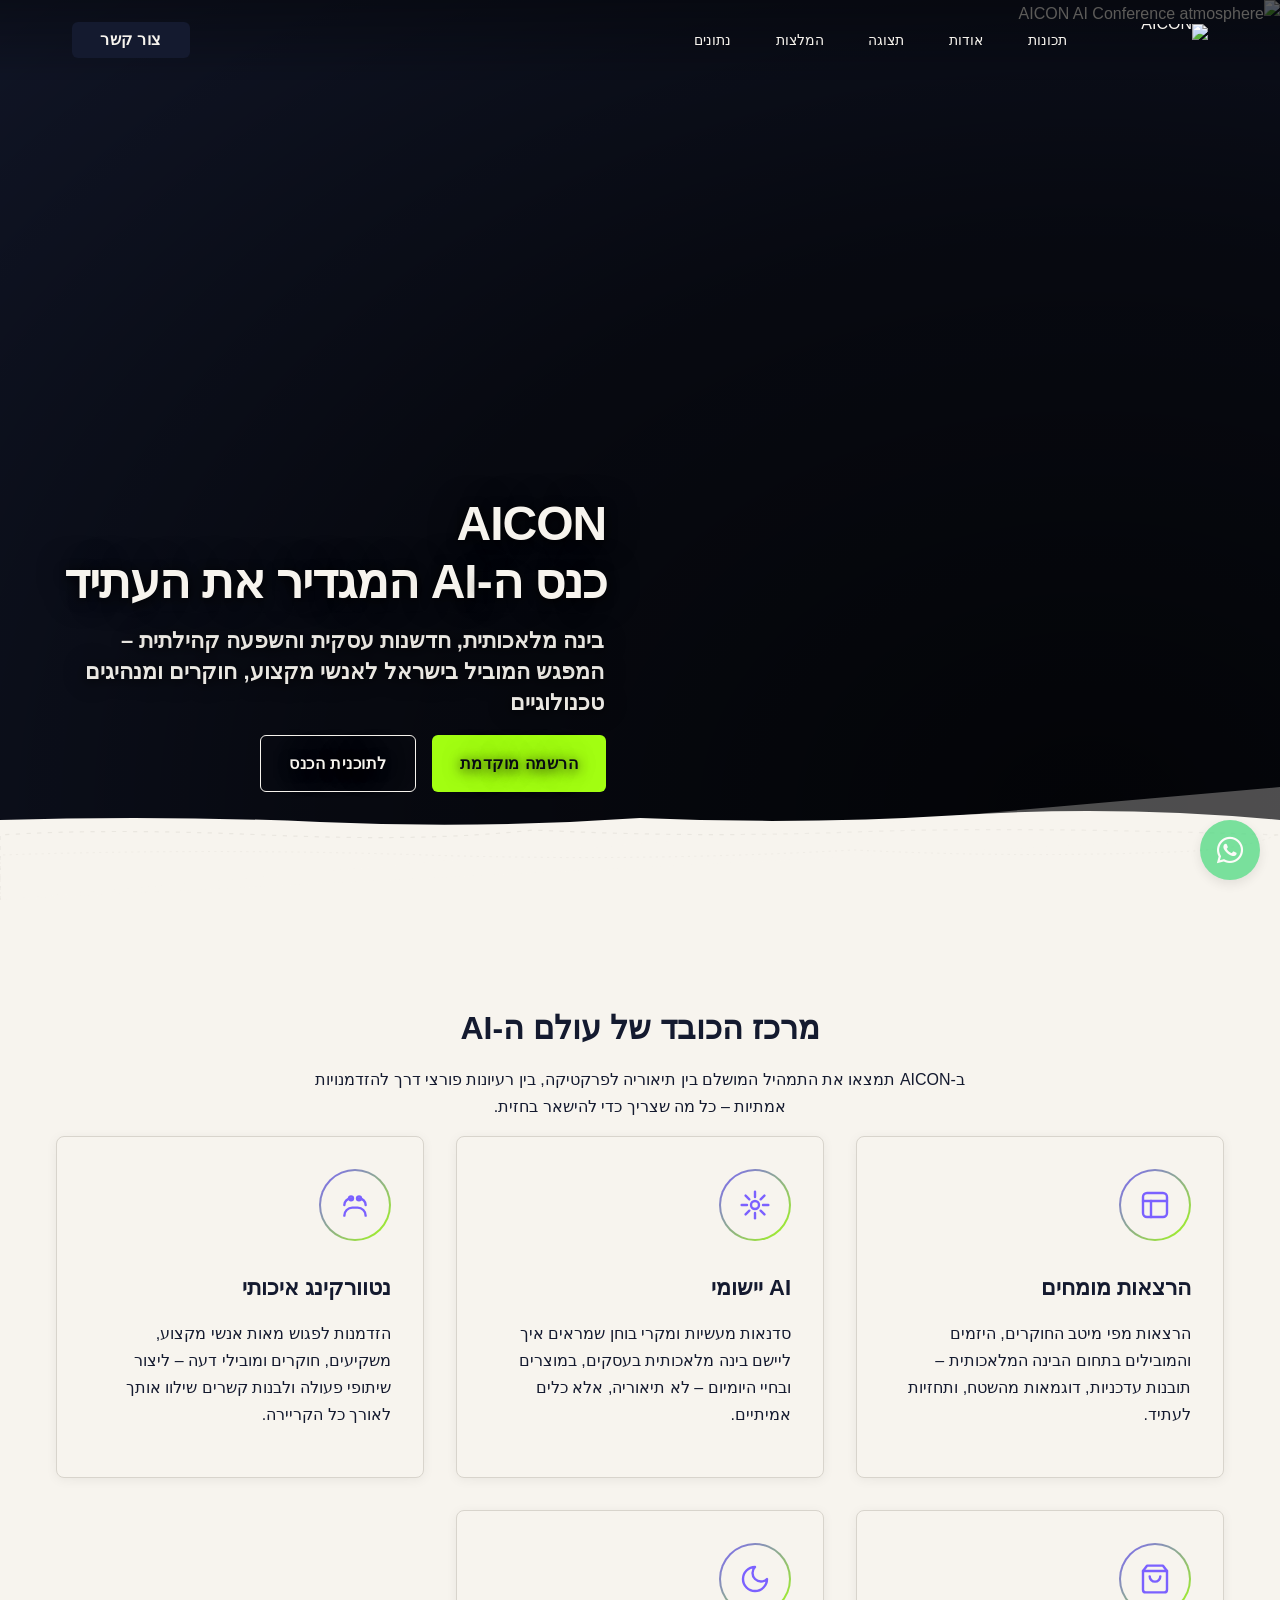
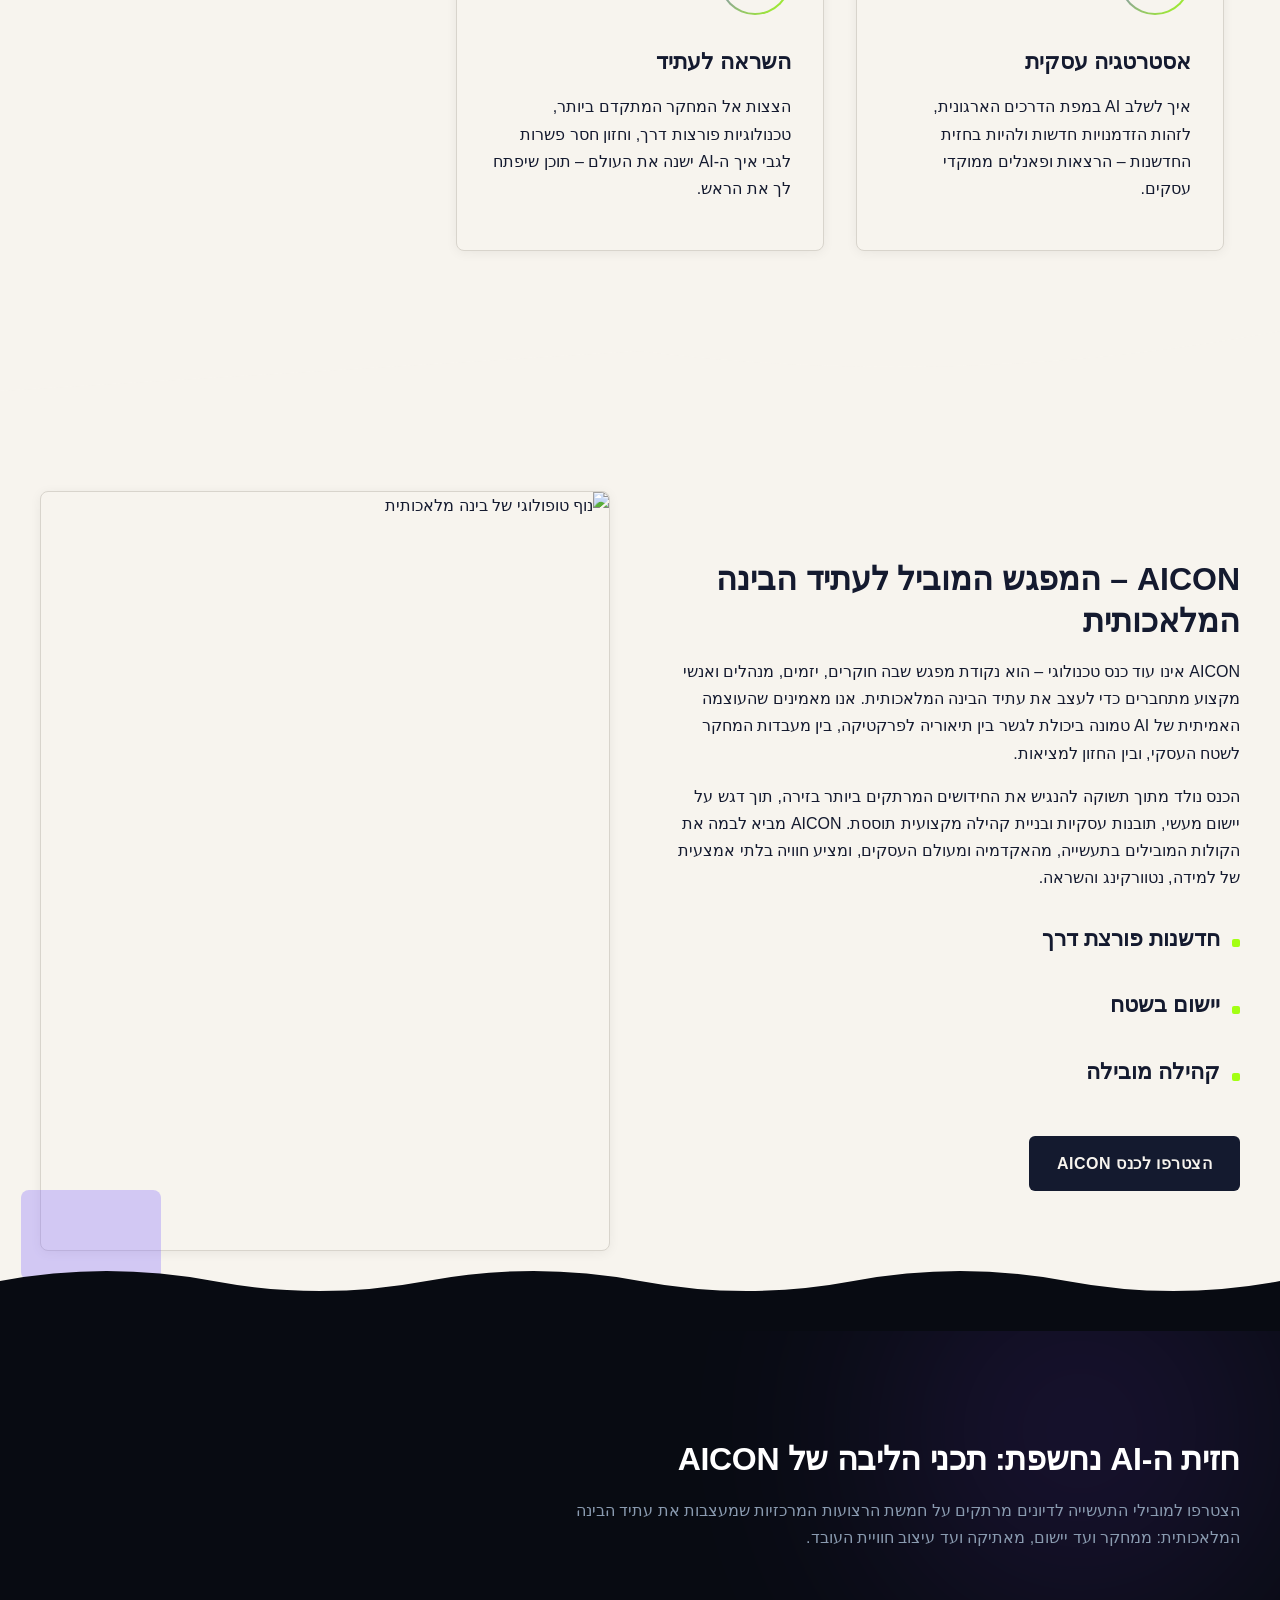
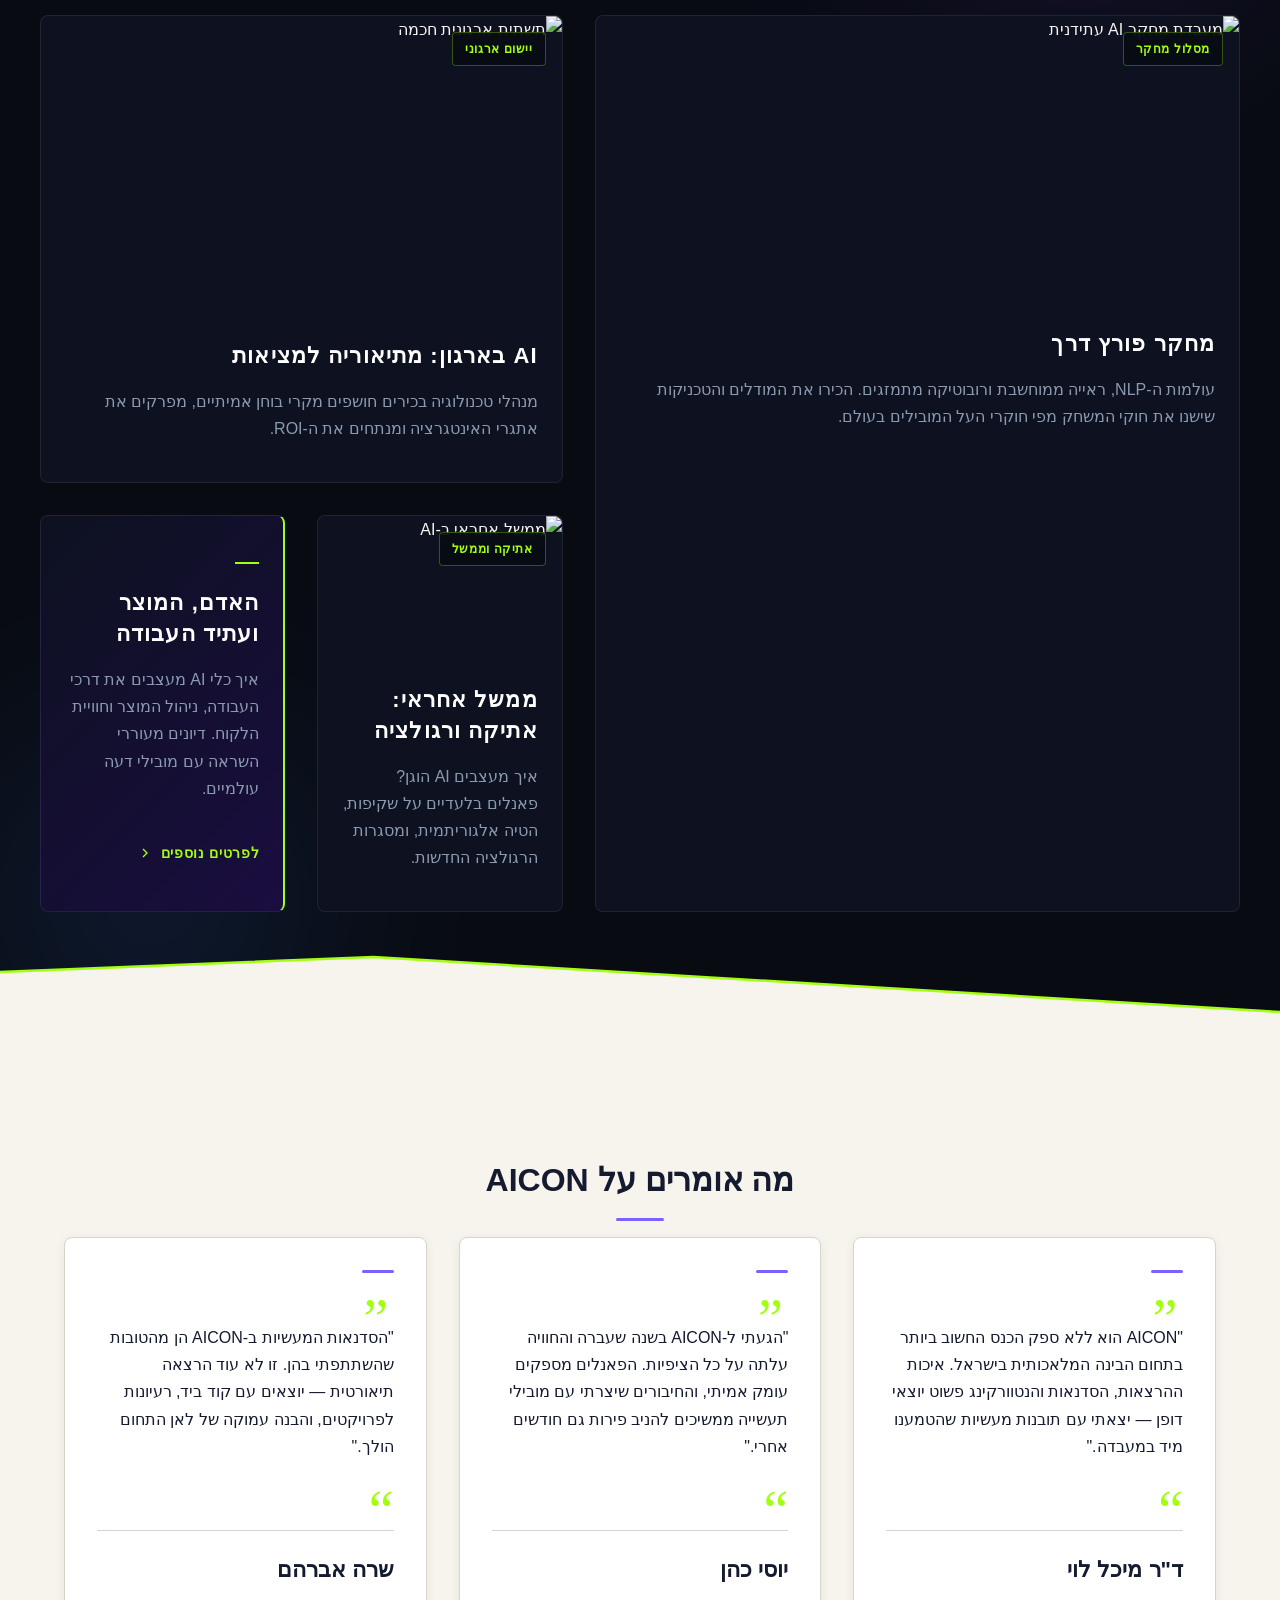
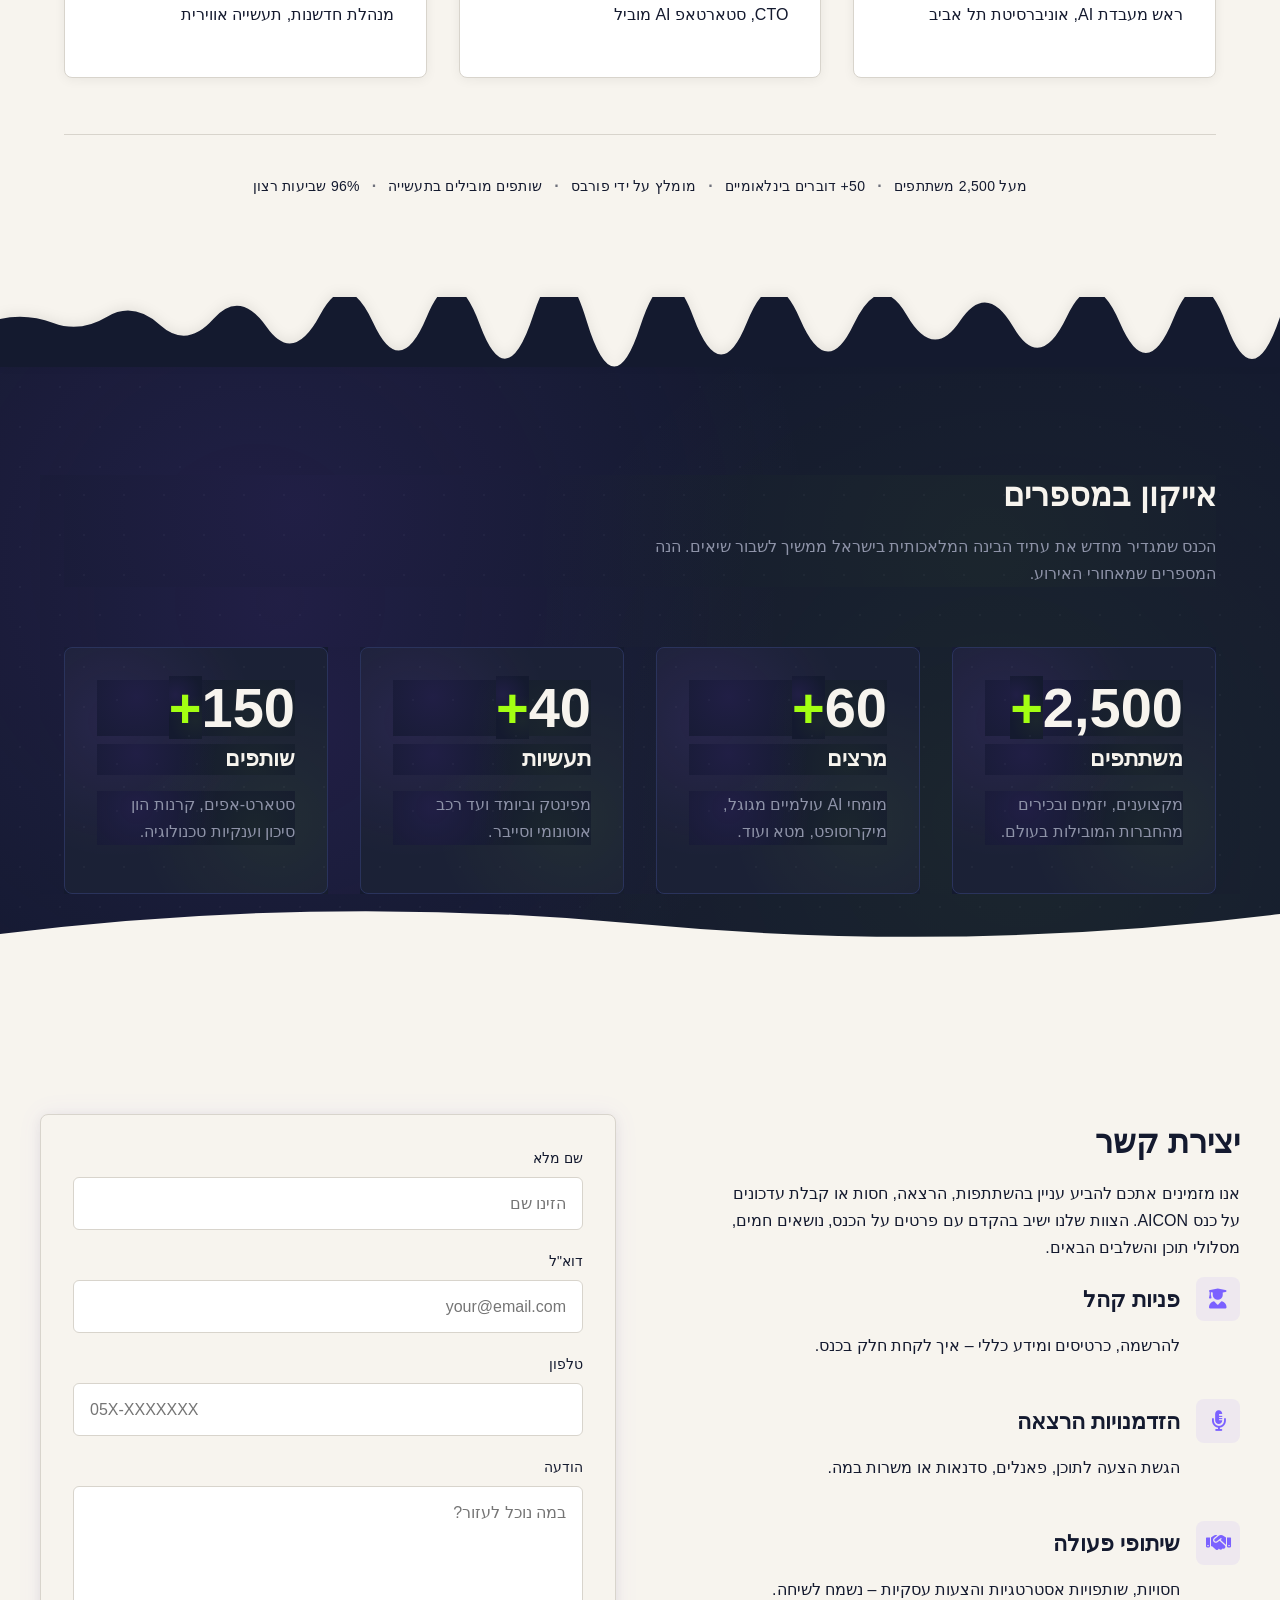
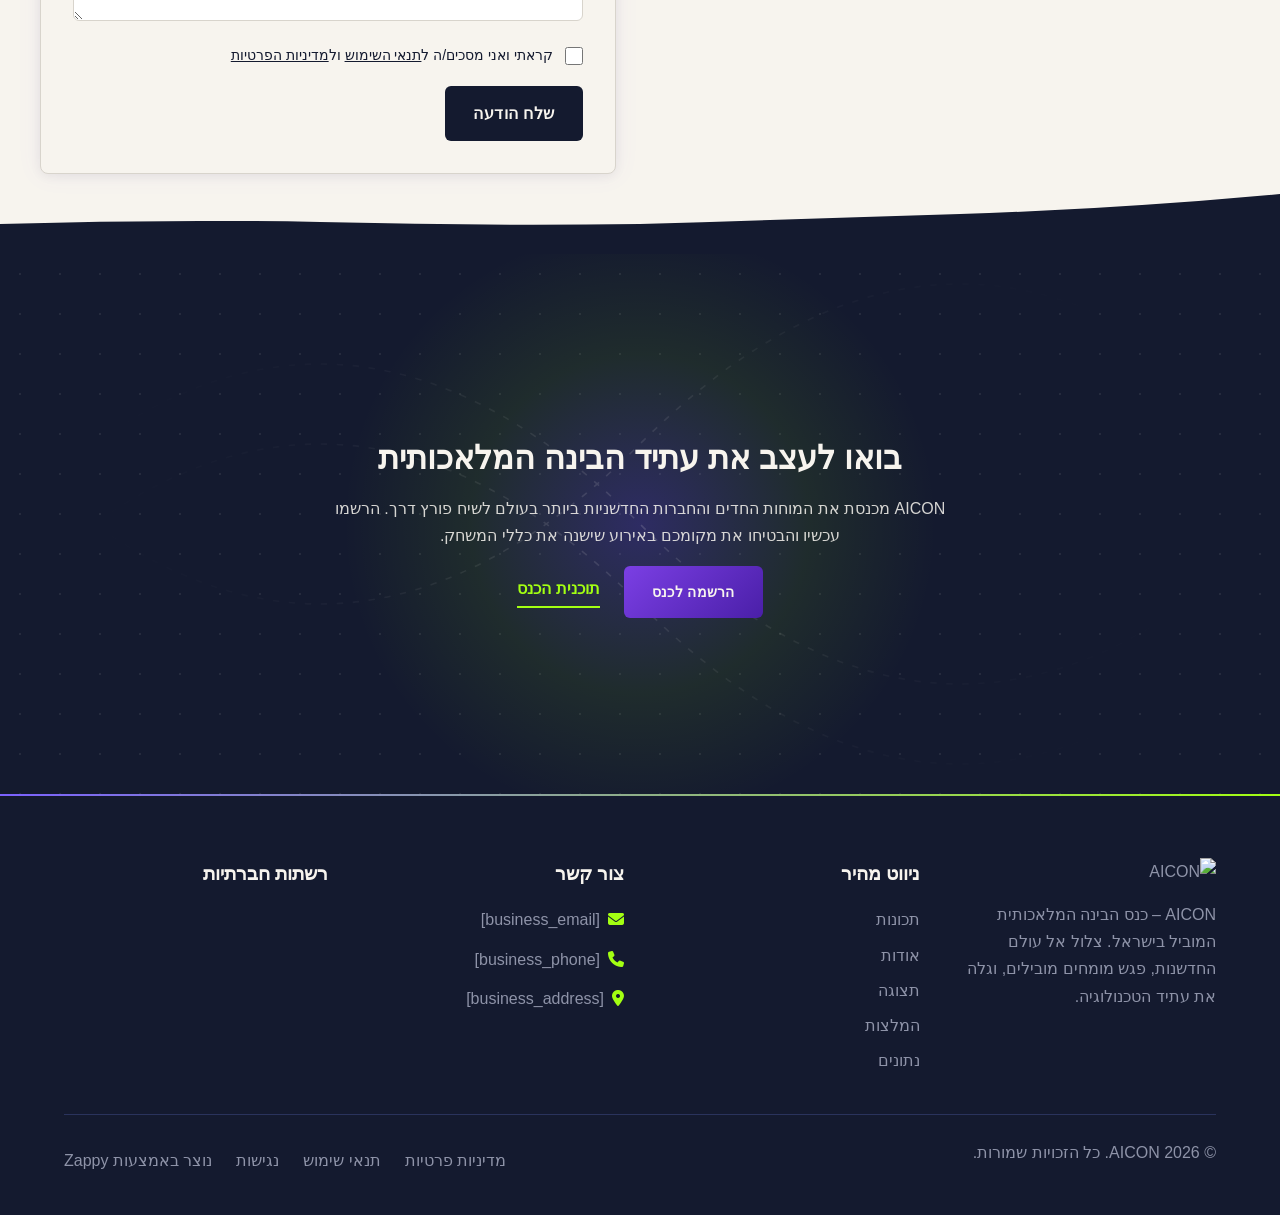
==== index.html @ 330268f1 "Initial website commit" ====
<!DOCTYPE html>
<html lang="he" dir="rtl">
<head>
    <meta charset="UTF-8">
    <meta name="viewport" content="width=device-width, initial-scale=1.0">
    <meta name="robots" content="index, follow">
    <title>aicon 56 price — AICON</title>
    <meta name="description" content="AICON is an AI-focused conference brand. The event centers around artificial intelligence, bringing together professionals, innovators, and enthusiasts in the A">
    <meta name="keywords" content="aicon 56 price, aicon 72 sl, AICON, aicon">
    
    <!-- Favicons -->
    <link rel="icon" type="image/x-icon" href="/assets/favicon.ico">
    <link rel="icon" type="image/png" sizes="16x16" href="/assets/favicon-16x16.png">
    <link rel="icon" type="image/png" sizes="32x32" href="/assets/favicon-32x32.png">
    <link rel="icon" type="image/png" sizes="48x48" href="/assets/favicon-48x48.png">
    <link rel="icon" type="image/png" sizes="192x192" href="/assets/favicon-192x192.png">
    <link rel="icon" type="image/png" sizes="512x512" href="/assets/favicon-512x512.png">
    <link rel="apple-touch-icon" href="/assets/apple-touch-icon.png">
    <!-- Zappy Analytics -->
<script>
(function() {
  'use strict';
  
  // Configuration
  var config = {
    websiteId: 'de06885e-1c6b-475b-941e-2f0fdef86098',
    apiUrl: 'https://qaapi.zappy5.com/api/analytics/track',
    sessionDuration: 30 * 60 * 1000, // 30 minutes
    visitorDuration: 30 * 24 * 60 * 60 * 1000, // 30 days
    trackPageViews: true,
    trackClicks: true,
    trackFormSubmissions: true
  };
  
  // Generate or retrieve persistent visitor ID (30 days)
  function getVisitorId() {
    var visitorKey = 'zappy_visitor_' + config.websiteId;
    var visitor = null;
    
    try {
      visitor = localStorage.getItem(visitorKey);
      if (visitor) {
        var visitorData = JSON.parse(visitor);
        var now = Date.now();
        
        // Check if visitor ID is still valid (30 days)
        if (now - visitorData.created < config.visitorDuration) {
          // Update last seen timestamp
          visitorData.lastSeen = now;
          localStorage.setItem(visitorKey, JSON.stringify(visitorData));
          return visitorData.id;
        }
      }
    } catch (e) {
      console.warn('Zappy Analytics: LocalStorage not available');
    }
    
    // Generate new visitor ID
    var newVisitorId = 'zv_' + Date.now() + '_' + Math.random().toString(36).substr(2, 9);
    
    try {
      localStorage.setItem(visitorKey, JSON.stringify({
        id: newVisitorId,
        created: Date.now(),
        lastSeen: Date.now()
      }));
    } catch (e) {
      // Continue without local storage
    }
    
    return newVisitorId;
  }
  
  // Generate or retrieve session ID (30 minutes)
  function getSessionId() {
    var sessionKey = 'zappy_session_' + config.websiteId;
    var session = null;
    
    try {
      session = sessionStorage.getItem(sessionKey);
      if (session) {
        var sessionData = JSON.parse(session);
        var now = Date.now();
        
        // Check if session is still valid
        if (now - sessionData.timestamp < config.sessionDuration) {
          // Update timestamp
          sessionData.timestamp = now;
          sessionStorage.setItem(sessionKey, JSON.stringify(sessionData));
          return sessionData.id;
        }
      }
    } catch (e) {
      console.warn('Zappy Analytics: SessionStorage not available');
    }
    
    // Generate new session ID
    var newSessionId = 'zs_' + Date.now() + '_' + Math.random().toString(36).substr(2, 9);
    
    try {
      sessionStorage.setItem(sessionKey, JSON.stringify({
        id: newSessionId,
        timestamp: Date.now()
      }));
    } catch (e) {
      // Continue without session storage
    }
    
    return newSessionId;
  }
  
  var visitorId = getVisitorId();
  var sessionId = getSessionId();
  
  // Track an event
  function trackEvent(eventType, data) {
    data = data || {};
    
    var eventData = {
      website_id: config.websiteId,
      event_type: eventType,
      page_path: window.location.pathname,
      referrer: document.referrer || 'direct',
      visitor_id: visitorId,
      session_id: sessionId,
      metadata: data
    };
    
    // Use sendBeacon if available (better for page unload events)
    if (navigator.sendBeacon) {
      var blob = new Blob([JSON.stringify(eventData)], { type: 'application/json' });
      navigator.sendBeacon(config.apiUrl, blob);
    } else {
      // Fallback to fetch
      fetch(config.apiUrl, {
        method: 'POST',
        headers: {
          'Content-Type': 'application/json'
        },
        body: JSON.stringify(eventData),
        keepalive: true
      }).catch(function(error) {
        console.warn('Zappy Analytics: Failed to track event', error);
      });
    }
  }
  
  // Track page view
  if (config.trackPageViews) {
    trackEvent('pageview', {
      title: document.title,
      url: window.location.href
    });
  }
  
  // Track clicks on important elements
  if (config.trackClicks) {
    document.addEventListener('click', function(e) {
      var target = e.target;
      
      // Track button clicks (counted as actions)
      if (target.tagName === 'BUTTON' || target.closest('button')) {
        var button = target.tagName === 'BUTTON' ? target : target.closest('button');
        trackEvent('click', {
          element: 'button',
          text: button.textContent.trim().substring(0, 100),
          id: button.id || null,
          class: button.className || null
        });
      }
      
      // Track link clicks (navigation - not counted as actions)
      else if (target.tagName === 'A' || target.closest('a')) {
        var link = target.tagName === 'A' ? target : target.closest('a');
        trackEvent('navigation', {
          element: 'link',
          text: link.textContent.trim().substring(0, 100),
          href: link.href,
          external: link.hostname !== window.location.hostname
        });
      }
    }, true);
  }
  
  // Track form submissions
  if (config.trackFormSubmissions) {
    document.addEventListener('submit', function(e) {
      var form = e.target;
      
      trackEvent('form_submit', {
        form_id: form.id || null,
        form_name: form.name || null,
        form_action: form.action || null,
        form_method: form.method || 'GET'
      });
    }, true);
  }
  
  // Track time on page (send on page unload)
  var pageLoadTime = Date.now();
  
  window.addEventListener('beforeunload', function() {
    var timeOnPage = Math.floor((Date.now() - pageLoadTime) / 1000); // in seconds
    
    trackEvent('page_unload', {
      time_on_page: timeOnPage,
      page_path: window.location.pathname
    });
  });
  
  // Expose tracking function globally for custom events
  window.zappyAnalytics = {
    track: trackEvent,
    getVisitorId: function() { return visitorId; },
    getSessionId: function() { return sessionId; }
  };
  
})();
</script>
<!-- End Zappy Analytics -->
    <meta property="og:title" content="aicon 56 price — AICON">
    <meta property="og:description" content="AICON is an AI-focused conference brand. The event centers around artificial intelligence, bringing together professionals, innovators, and enthusiasts in the A">
    <meta name="twitter:card" content="summary_large_image">
    <meta name="twitter:title" content="aicon 56 price — AICON">
    <meta name="twitter:description" content="AICON is an AI-focused conference brand. The event centers around artificial intelligence, bringing together professionals, innovators, and enthusiasts in the A">
    <meta property="og:type" content="website">
  <meta property="og:locale" content="he_IL">
  
  
  
  
  
  <link rel="stylesheet" href="https://cdnjs.cloudflare.com/ajax/libs/font-awesome/6.4.0/css/all.min.css">
  <style>
    .skip-link { position: absolute; top: 0; left: 0; transform: translateY(-200%); padding: 12px 18px; background: var(--bg-dark, #1a1a1a); color: var(--text-light, #fff); font-weight: 600; border-radius: 0 0 8px 0; z-index: 10000; }
    .skip-link:focus { transform: none; outline: 2px solid var(--ring, #fff); outline-offset: 2px; }
    :focus-visible { outline: 2px solid var(--ring, currentColor); outline-offset: 3px; }
  </style>


  
    <!-- Favicons -->
    <link rel="icon" type="image/x-icon" href="/assets/favicon.ico">
    <link rel="icon" type="image/png" sizes="16x16" href="/assets/favicon-16x16.png">
    <link rel="icon" type="image/png" sizes="32x32" href="/assets/favicon-32x32.png">
    <link rel="icon" type="image/png" sizes="48x48" href="/assets/favicon-48x48.png">
    <link rel="icon" type="image/png" sizes="192x192" href="/assets/favicon-192x192.png">
    <link rel="icon" type="image/png" sizes="512x512" href="/assets/favicon-512x512.png">
    <link rel="apple-touch-icon" href="/assets/apple-touch-icon.png">
    <!-- Cookie Consent -->
    <link rel="stylesheet" href="https://cdn.jsdelivr.net/npm/vanilla-cookieconsent@3/dist/cookieconsent.css">
    <script src="https://cdn.jsdelivr.net/npm/vanilla-cookieconsent@3/dist/cookieconsent.umd.js"></script>
    <!-- Mickidum Accessibility Toolbar -->
    <script src="https://cdn.jsdelivr.net/gh/mickidum/acc_toolbar/acctoolbar/acctoolbar.min.js"></script>
    <link rel="stylesheet" href="/styles.css">
    <script>window.ZAPPY_WEBSITE_ID = "de06885e-1c6b-475b-941e-2f0fdef86098"; window.ZAPPY_API_BASE = "https://qaapi.zappy5.com";</script>

    <style id="zappy-dropdown-submenu-styles">
      /* ========== DESKTOP DROPDOWN SUBMENU STYLES ========== */
      /* Base styles for dropdown submenus - parent must be positioned */
      .nav-menu li:has(.sub-menu), nav li:has(.sub-menu), .navbar li:has(.sub-menu), #navMenu li:has(.sub-menu) { position: relative; }
      /* Submenu base - hidden by default */
      .nav-menu .sub-menu, nav .sub-menu, .navbar .sub-menu, #navMenu .sub-menu { display: block !important; position: absolute !important; top: 100%; left: 0; min-width: 220px; background: white; border-radius: 8px; box-shadow: 0 8px 25px rgba(0,0,0,0.15); padding: 8px 0; opacity: 0; visibility: hidden; transform: translateY(10px); transition: all 0.3s ease; z-index: 1000; list-style: none; pointer-events: none; }
      /* CRITICAL: Desktop hover styles to show dropdown */
      .nav-menu li:hover > .sub-menu, nav li:hover > .sub-menu, .navbar li:hover > .sub-menu, #navMenu li:hover > .sub-menu { opacity: 1 !important; visibility: visible !important; transform: translateY(0) !important; pointer-events: auto !important; }
      /* Submenu item styling */
      .sub-menu li { list-style: none; margin: 0; padding: 0; }
      .sub-menu a { display: block !important; padding: 10px 16px !important; color: var(--text-dark, #333) !important; font-weight: 500; text-decoration: none; white-space: nowrap; transition: background-color 0.2s; }
      .sub-menu .zappy-nav-child > a { padding-left: 28px !important; font-size: 0.9em !important; opacity: 0.85 !important; }
      [dir="rtl"] .sub-menu .zappy-nav-child > a, html[lang="he"] .sub-menu .zappy-nav-child > a, html[lang="ar"] .sub-menu .zappy-nav-child > a { padding-left: 10px !important; padding-right: 28px !important; }
      .sub-menu .zappy-nav-parent > a { font-weight: 600 !important; }
      .sub-menu a:hover { background-color: #f5f5f5; }
      /* RTL (Hebrew/Arabic) dropdown positioning */
      [dir="rtl"] .nav-menu .sub-menu, [dir="rtl"] nav .sub-menu, [dir="rtl"] .navbar .sub-menu, html[lang="he"] .nav-menu .sub-menu, html[lang="he"] nav .sub-menu, html[lang="he"] .navbar .sub-menu, html[lang="ar"] .nav-menu .sub-menu, html[lang="ar"] nav .sub-menu, html[lang="ar"] .navbar .sub-menu { left: auto !important; right: 0 !important; }
      /* Hide empty dropdown menus (exclude catalog sub-menus that use <a> children instead of <li>) */
      .sub-menu:empty, .sub-menu:not(:has(li:not(.zappy-hidden-menu-item))):not(:has(> a)), .sub-menu:not(:has(li)):not(:has(> a)) { display: none !important; opacity: 0 !important; visibility: hidden !important; pointer-events: none !important; }
      /* Desktop: show submenu on Menu Group hover */
      li:has(.menu-group-title):hover > .sub-menu { opacity: 1 !important; visibility: visible !important; transform: translateY(0) !important; pointer-events: auto !important; }
      /* Menu Group title styling */
      .nav-menu > li > .menu-group-title, #navMenu > li > .menu-group-title { display: inline-block; padding: 0.5rem 1rem; cursor: default; user-select: none; }
      
      /* ========== MOBILE SUBMENU STYLES ========== */
      @media (max-width: 768px) {
        .nav-menu .sub-menu, nav .sub-menu, .navbar .sub-menu, #navMenu .sub-menu { position: static !important; transform: none !important; box-shadow: none !important; background: transparent !important; max-height: 0; overflow: hidden; opacity: 0; visibility: hidden; transition: max-height 0.3s ease, opacity 0.3s ease; padding: 0 !important; border-radius: 0 !important; }
        .navbar .sub-menu.mobile-expanded, .nav-menu .sub-menu.mobile-expanded, #navMenu .sub-menu.mobile-expanded { max-height: none !important; overflow-y: visible !important; opacity: 1 !important; visibility: visible !important; padding: 8px 0 8px 16px !important; }
        [dir="rtl"] .sub-menu.mobile-expanded, html[lang="he"] .sub-menu.mobile-expanded { padding: 8px 16px 8px 0 !important; }
        /* Disable hover behavior on mobile */
        .nav-menu li:hover > .sub-menu, nav li:hover > .sub-menu, .navbar li:hover > .sub-menu, #navMenu li:hover > .sub-menu { opacity: 0; visibility: hidden; pointer-events: none; }
        .nav-menu li > .sub-menu.mobile-expanded, nav li > .sub-menu.mobile-expanded, .navbar li > .sub-menu.mobile-expanded, #navMenu li > .sub-menu.mobile-expanded { opacity: 1 !important; visibility: visible !important; pointer-events: auto !important; }
        .nav-menu li:has(.sub-menu), nav li:has(.sub-menu), .navbar li:has(.sub-menu), #navMenu li:has(.sub-menu) { display: flex !important; flex-wrap: wrap !important; align-items: center !important; position: relative !important; min-height: 44px !important; }
        .nav-menu li:has(.sub-menu) > a, nav li:has(.sub-menu) > a, .navbar li:has(.sub-menu) > a, #navMenu li:has(.sub-menu) > a { flex: 1 !important; min-width: 0 !important; }
        .nav-menu li:has(.sub-menu) > .menu-group-title, nav li:has(.sub-menu) > .menu-group-title, .navbar li:has(.sub-menu) > .menu-group-title, #navMenu li:has(.sub-menu) > .menu-group-title { flex: 1 !important; min-width: 0 !important; padding: 0 !important; line-height: inherit !important; }
        .nav-menu li:has(.sub-menu) > .sub-menu, nav li:has(.sub-menu) > .sub-menu, .navbar li:has(.sub-menu) > .sub-menu, #navMenu li:has(.sub-menu) > .sub-menu { flex-basis: 100% !important; width: 100% !important; }
        .nav-menu li:has(.sub-menu) > a [class*="chevron"], .nav-menu li:has(.sub-menu) > a [class*="arrow"], .nav-menu li:has(.sub-menu) > a .fa-chevron-down, .nav-menu li:has(.sub-menu) > a .fa-angle-down, nav li:has(.sub-menu) > a [class*="chevron"], nav li:has(.sub-menu) > a [class*="arrow"], #navMenu li:has(.sub-menu) > a [class*="chevron"], #navMenu li:has(.sub-menu) > a [class*="arrow"] { display: none !important; visibility: hidden !important; }
        .mobile-submenu-toggle { display: flex !important; align-items: center !important; justify-content: center !important; width: 44px !important; height: auto !important; background: transparent !important; border: none !important; cursor: pointer !important; color: var(--text-light) !important; position: static !important; flex-shrink: 0 !important; align-self: stretch !important; z-index: 2 !important; padding: 0 !important; margin: 0 !important; }
        .mobile-submenu-toggle::after { content: '' !important; width: 0 !important; height: 0 !important; border-left: 6px solid transparent !important; border-right: 6px solid transparent !important; border-top: 7px solid currentColor !important; transition: transform 0.3s ease !important; }
        .mobile-submenu-toggle.expanded::after { transform: rotate(180deg) !important; }
        .sub-menu a { padding: 10px 0 !important; display: block !important; color: var(--text-light) !important; white-space: normal !important; }
        .sub-menu .zappy-nav-child > a { padding-left: 28px !important; font-size: 0.9em !important; opacity: 0.85 !important; }
        [dir="rtl"] .sub-menu .zappy-nav-child > a, html[lang="he"] .sub-menu .zappy-nav-child > a, html[lang="ar"] .sub-menu .zappy-nav-child > a { padding-left: 0 !important; padding-right: 28px !important; }
        .sub-menu .zappy-nav-parent > a { font-weight: 600 !important; }
        .nav-menu.active, #navMenu.active { max-width: 100vw !important; overflow-x: hidden !important; box-sizing: border-box !important; }
        .navbar .sub-menu li a, nav.navbar .sub-menu li a, .zappy-products-dropdown .sub-menu a { color: var(--text-light) !important; }
      }
      @media (min-width: 769px) { .mobile-submenu-toggle { display: none !important; } }
    </style>

    <style id="zappy-widget-visibility">
      html[dir="rtl"] .whatsapp-float { right: 20px !important; left: auto !important; }
      html[dir="ltr"] .whatsapp-float, html:not([dir]) .whatsapp-float { left: 20px !important; right: auto !important; }
      html[dir="rtl"] #mic-access-tool-general-button, html[dir="rtl"] .mic-access-tool-general-button,
      html[dir="rtl"] #mic-init-access-tool .mic-access-tool-general-button,
      html[dir="rtl"] #mic-init-access-tool #mic-access-tool-general-button,
      html[dir="rtl"] ._access-icon { left: 20px !important; right: auto !important; }
      html[dir="ltr"] #mic-access-tool-general-button, html[dir="ltr"] .mic-access-tool-general-button,
      html[dir="ltr"] #mic-init-access-tool .mic-access-tool-general-button,
      html[dir="ltr"] #mic-init-access-tool #mic-access-tool-general-button,
      html[dir="ltr"] ._access-icon,
      html:not([dir]) #mic-access-tool-general-button, html:not([dir]) .mic-access-tool-general-button,
      html:not([dir]) #mic-init-access-tool .mic-access-tool-general-button,
      html:not([dir]) #mic-init-access-tool #mic-access-tool-general-button,
      html:not([dir]) ._access-icon { right: 20px !important; left: auto !important; }
      @media (max-width: 768px) { .whatsapp-float { display: flex !important; } }
      @media (min-width: 769px) { .whatsapp-float { display: flex !important; } }
      @media (max-width: 768px) {
        #mic-access-tool-general-button, .mic-access-tool-general-button,
        #mic-init-access-tool .mic-access-tool-general-button, #mic-init-access-tool #mic-access-tool-general-button,
        ._access-icon { display: flex !important; visibility: visible !important; opacity: 1 !important; pointer-events: auto !important; }
        #mic-access-tool-box.opened-mic-access-tool, .mic-access-tool-box.opened-mic-access-tool,
        #mic-init-access-tool #mic-access-tool-box.opened-mic-access-tool {
          visibility: visible !important; opacity: 1 !important; pointer-events: auto !important;
        }
      }
      @media (min-width: 769px) {
        #mic-access-tool-general-button, .mic-access-tool-general-button,
        #mic-init-access-tool .mic-access-tool-general-button, #mic-init-access-tool #mic-access-tool-general-button,
        ._access-icon { display: flex !important; visibility: visible !important; opacity: 1 !important; pointer-events: auto !important; }
        #mic-access-tool-box.opened-mic-access-tool, .mic-access-tool-box.opened-mic-access-tool,
        #mic-init-access-tool #mic-access-tool-box.opened-mic-access-tool {
          visibility: visible !important; opacity: 1 !important; pointer-events: auto !important;
        }
      }
    </style>
</head>
<body>
<a class="skip-link" href="#main">דלג לתוכן הראשי</a>
  <nav class="navbar" dir="rtl">
  <button class="mobile-toggle" id="mobileToggle" aria-label="Menu">
    <svg class="hamburger-icon" width="24" height="24" viewBox="0 0 24 24" fill="none">
      <path d="M3 12h18M3 6h18M3 18h18" stroke="currentColor" stroke-width="2" stroke-linecap="round"></path>
    </svg>
    <svg class="close-icon" width="24" height="24" viewBox="0 0 24 24" fill="none" style="display: none;">
      <path d="M18 6L6 18M6 6l12 12" stroke="currentColor" stroke-width="2" stroke-linecap="round"></path>
    </svg>
  </button>
  
  <button class="phone-header-btn" data-phone="[business_phone]" aria-label="Call">
    <svg width="20" height="20" viewBox="0 0 24 24" fill="currentColor">
      <path d="M22 16.92v3a2 2 0 0 1-2.18 2 19.79 19.79 0 0 1-8.63-3.07 19.5 19.5 0 0 1-6-6 19.79 19.79 0 0 1-3.07-8.67A2 2 0 0 1 4.11 2h3a2 2 0 0 1 2 1.72 12.84 12.84 0 0 0 .7 2.81 2 2 0 0 1-.45 2.11L8.09 9.91a16 16 0 0 0 6 6l1.27-1.27a2 2 0 0 1 2.11-.45 12.84 12.84 0 0 0 2.81.7A2 2 0 0 1 22 16.92z"></path>
    </svg>
  </button>

  <div class="nav-container">
    <div class="nav-right-group"><div class="nav-brand">
      <a href="/" class="logo-link"><img class="logo" src="/assets/site-----image-1.webp" alt="AICON"></a>
    </div><ul class="nav-menu" id="navMenu"><li><a href="#features">תכונות</a></li><li><a href="#about">אודות</a></li><li><a href="#showcase">תצוגה</a></li><li><a href="#testimonials">המלצות</a></li><li><a href="#stats">נתונים</a></li></ul></div>
    
    
    
    <div class="nav-cta-container">
      <a href="#contact" class="nav-cta-btn">צור קשר</a>
    </div>
  </div>
</nav>
<script>

// Navbar Mobile Menu Toggle and Contrast Fix
(function() {
  // Use 'load' event instead of 'DOMContentLoaded' to ensure we run AFTER all other scripts
  window.addEventListener('load', function() {
    
    // FIX MOBILE BUTTON CONTRAST
    // Detect navbar background color and apply contrasting color to mobile buttons
    const navbar = document.querySelector('.navbar, nav, header');
    if (!navbar) {
      console.log('[Navbar] Navbar element not found');
      return;
    }
    
    // DECLARE VARIABLES EARLY to avoid Temporal Dead Zone errors
    // These are used in multiple places below
    let mobileToggle = document.getElementById('mobileToggle') ||
                       document.querySelector('.mobile-toggle') ||
                       document.querySelector('.hamburger') ||
                       document.querySelector('.hamburger-menu') ||
                       document.querySelector('.menu-toggle') ||
                       document.querySelector('.burger-menu') ||
                       document.querySelector('[aria-label="Menu"]') ||
                       document.querySelector('[aria-label="תפריט"]');
    
    const phoneBtn = document.querySelector('.phone-header-btn');
    
    const computedStyle = window.getComputedStyle(navbar);
    let bgColor = computedStyle.backgroundColor;
    
    console.log('[Navbar] Initial navbar background:', bgColor);
    
    // Check if background is transparent or rgba with 0 alpha
    const isTransparent = bgColor === 'transparent' || 
                         bgColor === 'rgba(0, 0, 0, 0)' ||
                         (bgColor.startsWith('rgba') && bgColor.includes(', 0)'));
    
    if (isTransparent) {
      // Check for background-image or gradient
      const bgImage = computedStyle.backgroundImage;
      if (bgImage && bgImage !== 'none') {
        console.log('[Navbar] Navbar has background image/gradient, using dark text');
        bgColor = 'rgb(240, 240, 240)'; // Assume light background
      } else {
        // Transparent navbar - check body background
        const bodyBg = window.getComputedStyle(document.body).backgroundColor;
        console.log('[Navbar] Navbar transparent, using body background:', bodyBg);
        bgColor = bodyBg;
      }
    }
    
    // Calculate luminance to determine if background is light or dark
    const rgb = bgColor.match(/\d+/g);
    if (rgb && rgb.length >= 3) {
      const r = parseInt(rgb[0]);
      const g = parseInt(rgb[1]);
      const b = parseInt(rgb[2]);
      const luminance = (0.299 * r + 0.587 * g + 0.114 * b) / 255;
      
      // Mobile button colors are set by Claude's AI-generated CSS (same as .nav-menu a)
      // No dynamic color overrides needed - colors come from the generated navbar CSS
      console.log('[Navbar] Mobile button colors preserved from Claude CSS (luminance:', luminance.toFixed(2) + ')');
      
      // FIX ICON SIZES - Ensure SVGs are properly sized and visible
      // INJECT CRITICAL CSS TO OVERRIDE ANY CONFLICTING RULES
      const criticalCSS = document.createElement('style');
      criticalCSS.id = 'zappy-mobile-nav-fix';
      const htmlLang = document.documentElement.lang || 'en';
      const htmlDir = document.documentElement.dir || 'ltr';
      // Check both dir attribute AND lang for RTL detection
      // dir="rtl" is the most reliable indicator
      const isRTL = htmlDir === 'rtl' || htmlLang === 'he' || htmlLang === 'ar';
      
      criticalCSS.textContent = `
        /* Hide mobile buttons on desktop, show only on mobile */
        @media (min-width: 769px) {
          .mobile-toggle,
          .phone-header-btn {
            display: none !important;
          }
        }
        
        /* Show and position mobile buttons correctly on mobile */
        @media (max-width: 768px) {
          .navbar,
          nav.navbar {
            min-height: 70px !important;
          }

          .mobile-toggle,
          .phone-header-btn {
            position: absolute !important;
            top: 0 !important;
            bottom: 0 !important;
            margin-top: auto !important;
            margin-bottom: auto !important;
            transform: none !important;
            z-index: 1001 !important;
            display: flex !important;
            align-items: center !important;
            justify-content: center !important;
            width: 36px !important;
            height: 36px !important;
            border-radius: 50% !important;
            border: none !important;
            cursor: pointer !important;
            padding: 6px !important;
            background: none !important;
            color: var(--nav-text, var(--text-light)) !important;
            touch-action: manipulation !important;
            -webkit-tap-highlight-color: transparent !important;
          }

          html[data-zappy-site-type="ecommerce"] .phone-header-btn,
          body[data-zappy-site-type="ecommerce"] .phone-header-btn,
          html[data-zappy-site-type="ecommerce"] header .phone-header-btn,
          html[data-zappy-site-type="ecommerce"] nav .phone-header-btn {
            display: none !important;
            visibility: hidden !important;
            width: 0 !important;
            height: 0 !important;
            min-width: 0 !important;
            overflow: hidden !important;
          }
          
          /* LTR positioning (default): hamburger LEFT, phone RIGHT */
          html:not([dir="rtl"]):not([lang="he"]):not([lang="ar"]) .mobile-toggle,
          html[dir="ltr"] .mobile-toggle {
            left: 12px !important;
            right: auto !important;
          }
          html:not([dir="rtl"]):not([lang="he"]):not([lang="ar"]) .phone-header-btn,
          html[dir="ltr"] .phone-header-btn {
            right: 12px !important;
            left: auto !important;
          }
          
          /* RTL positioning: hamburger RIGHT, phone LEFT */
          html[dir="rtl"] .mobile-toggle,
          html[lang="he"] .mobile-toggle,
          html[lang="ar"] .mobile-toggle {
            right: 12px !important;
            left: auto !important;
          }
          html[dir="rtl"] .phone-header-btn,
          html[lang="he"] .phone-header-btn,
          html[lang="ar"] .phone-header-btn {
            left: 12px !important;
            right: auto !important;
          }
          
          /* CRITICAL: Ensure nav-container has min-height on mobile */
          /* All children are positioned absolutely/fixed on mobile, so height:auto collapses to 0 */
          .nav-container {
            min-height: 70px !important;
            position: relative !important;
          }
          
          /* Ensure SVG icons are properly sized and inherit color */
          .mobile-toggle svg,
          .phone-header-btn svg {
            width: 24px !important;
            height: 24px !important;
            /* Don't force display - let JavaScript control hamburger/close toggle */
          }
          
          /* Reset nav-cta-container on mobile - remove desktop box-shadow/padding */
          /* that creates a visible ghost box when CTA button is hidden */
          .nav-cta-container {
            box-shadow: none !important;
            padding: 0 !important;
          }
          
          /* Hide nav-cta-container entirely on mobile when there's no lang-switcher */
          /* (only the CTA button is inside, and it's hidden on mobile) */
          .nav-cta-container:not(:has(.lang-switcher)) {
            display: none !important;
          }
          
          /* CRITICAL: Prevent hero image fade gradient from bleeding over headline text */
          /* The .image-fade-gradient has bottom: -30px (extends below parent) */
          /* On mobile stacked layout, this overlaps the h1 text below the image */
          .hero-image-column {
            overflow: hidden !important;
          }
          .image-fade-gradient {
            bottom: 0 !important;
          }
          
          /* Hide desktop language switcher on mobile - hamburger menu handles it */
          /* High specificity to override stored CSS */
          .lang-switcher,
          .nav-cta-container .lang-switcher,
          .nav-container .lang-switcher,
          .navbar .lang-switcher,
          .navbar .nav-cta-container .lang-switcher {
            display: none !important;
          }
        }
      `;
      
      // Remove existing fix if present and inject new one
      const existing = document.getElementById('zappy-mobile-nav-fix');
      if (existing) existing.remove();
      document.head.appendChild(criticalCSS);
      
      console.log('[Navbar] Critical CSS injected for mobile nav positioning');
      
      // ONLY apply inline positioning styles on mobile viewport
      // On desktop, the CSS handles hiding these buttons with display: none
      // Inline styles were breaking desktop layout by overriding CSS
      const isMobileViewport = window.innerWidth <= 768;
      
      if (mobileToggle) {
        // Icon sizing applies to all viewports for consistency
        const hamburgerIcon = mobileToggle.querySelector('.hamburger-icon');
        const closeIcon = mobileToggle.querySelector('.close-icon');
        
        if (hamburgerIcon) {
          hamburgerIcon.style.setProperty('width', '24px', 'important');
          hamburgerIcon.style.setProperty('height', '24px', 'important');
          hamburgerIcon.style.setProperty('display', 'block', 'important'); // Show hamburger by default
        }
        if (closeIcon) {
          closeIcon.style.setProperty('width', '24px', 'important');
          closeIcon.style.setProperty('height', '24px', 'important');
          closeIcon.style.setProperty('display', 'none', 'important'); // Hide close icon by default
        }
        
        // ONLY set positioning inline styles on mobile
        if (isMobileViewport) {
          mobileToggle.style.setProperty('position', 'absolute', 'important');
          mobileToggle.style.setProperty('top', '0', 'important');
          mobileToggle.style.setProperty('bottom', '0', 'important');
          mobileToggle.style.setProperty('margin-top', 'auto', 'important');
          mobileToggle.style.setProperty('margin-bottom', 'auto', 'important');
          mobileToggle.style.setProperty('transform', 'none', 'important');
          mobileToggle.style.setProperty('z-index', '1001', 'important');
          
          // Clear any inline left/right so CSS can take over based on html[dir]
          mobileToggle.style.removeProperty('left');
          mobileToggle.style.removeProperty('right');
          
          console.log('[Navbar] Mobile toggle positioning applied (mobile viewport)');
        } else {
          // On desktop, clear any positioning styles to let CSS handle it
          mobileToggle.style.removeProperty('position');
          mobileToggle.style.removeProperty('top');
          mobileToggle.style.removeProperty('transform');
          mobileToggle.style.removeProperty('z-index');
          mobileToggle.style.removeProperty('left');
          mobileToggle.style.removeProperty('right');
          console.log('[Navbar] Desktop viewport - cleared mobile toggle inline positioning');
        }
      }
      
      if (phoneBtn) {
        // Icon sizing applies to all viewports
        const phoneIcon = phoneBtn.querySelector('svg');
        if (phoneIcon) {
          phoneIcon.style.width = '24px';
          phoneIcon.style.height = '24px';
          phoneIcon.setAttribute('width', '24');
          phoneIcon.setAttribute('height', '24');
        }
        
        // ONLY set positioning inline styles on mobile
        if (isMobileViewport) {
          phoneBtn.style.setProperty('position', 'absolute', 'important');
          phoneBtn.style.setProperty('top', '0', 'important');
          phoneBtn.style.setProperty('bottom', '0', 'important');
          phoneBtn.style.setProperty('margin-top', 'auto', 'important');
          phoneBtn.style.setProperty('margin-bottom', 'auto', 'important');
          phoneBtn.style.setProperty('transform', 'none', 'important');
          phoneBtn.style.setProperty('z-index', '1001', 'important');
          
          // Clear any inline left/right so CSS can take over based on html[dir]
          phoneBtn.style.removeProperty('left');
          phoneBtn.style.removeProperty('right');
          
          console.log('[Navbar] Phone button positioning applied (mobile viewport)');
        } else {
          // On desktop, clear any positioning styles to let CSS handle it
          phoneBtn.style.removeProperty('position');
          phoneBtn.style.removeProperty('top');
          phoneBtn.style.removeProperty('transform');
          phoneBtn.style.removeProperty('z-index');
          phoneBtn.style.removeProperty('left');
          phoneBtn.style.removeProperty('right');
          console.log('[Navbar] Desktop viewport - cleared phone button inline positioning');
        }
      }
    } else {
      console.log('[Navbar] Could not parse background color:', bgColor);
    }
    
    // MOBILE MENU TOGGLE
    // Re-query in case DOM changed (mobileToggle already declared at top of function)
    mobileToggle = document.getElementById('mobileToggle') ||
                   document.querySelector('.mobile-toggle') ||
                   document.querySelector('.hamburger') ||
                   document.querySelector('.hamburger-menu') ||
                   document.querySelector('.menu-toggle') ||
                   document.querySelector('.burger-menu') ||
                   document.querySelector('[aria-label="Menu"]') ||
                   document.querySelector('[aria-label="תפריט"]');
    
    // EXPANDED SEARCH: Find nav menu by ID or class
    const navMenu = document.getElementById('navMenu') ||
                  document.querySelector('.nav-menu') ||
                  document.querySelector('.nav-links') ||
                  document.querySelector('nav ul:not(.submenu)');
    
    if (!mobileToggle || !navMenu) {
      console.log('[Navbar] Mobile toggle or menu not found:', { toggle: !!mobileToggle, menu: !!navMenu });
      return;
    }
    
    // Ensure navMenu has ID for CSS targeting
    if (!navMenu.id) {
      navMenu.id = 'navMenu';
    }
    
    console.log('[Navbar] Initializing mobile menu...');
    
    // Remove any existing event listeners by cloning the button
    const newToggle = mobileToggle.cloneNode(true);
    mobileToggle.parentNode.replaceChild(newToggle, mobileToggle);
    
    // Toggle menu handler (shared by click and touchend)
    function handleToggle(e) {
      e.preventDefault();
      e.stopPropagation();
      
      const hamburgerIcon = newToggle.querySelector('.hamburger-icon');
      const closeIcon = newToggle.querySelector('.close-icon');
      const isActive = navMenu.classList.contains('active');
      
      if (isActive) {
        // Close menu
        navMenu.classList.remove('active');
        if (hamburgerIcon) hamburgerIcon.style.setProperty('display', 'block', 'important');
        if (closeIcon) closeIcon.style.setProperty('display', 'none', 'important');
        document.body.style.overflow = '';
        console.log('[Navbar] Menu closed');
      } else {
        // Open menu
        navMenu.classList.add('active');
        if (hamburgerIcon) hamburgerIcon.style.setProperty('display', 'none', 'important');
        if (closeIcon) closeIcon.style.setProperty('display', 'block', 'important');
        document.body.style.overflow = 'hidden';
        console.log('[Navbar] Menu opened');
      }
    }
    
    // Use click for desktop/emulation and touchend as iOS Safari fallback.
    // Prevent double-fire with a timestamp guard.
    var lastToggleTime = 0;
    function guardedToggle(e) {
      var now = Date.now();
      if (now - lastToggleTime < 300) return;
      lastToggleTime = now;
      handleToggle(e);
    }
    
    newToggle.addEventListener('click', guardedToggle);
    newToggle.addEventListener('touchend', guardedToggle);
    
    // Close menu when clicking nav links (but NOT dropdown toggles)
    const navLinks = navMenu.querySelectorAll('a');
    navLinks.forEach(function(link) {
      link.addEventListener('click', function() {
        // Don't close if it's a dropdown child (unless it's a real navigation link)
        if (this.getAttribute('href') === '#') return;
        
        const hamburgerIcon = newToggle.querySelector('.hamburger-icon');
        const closeIcon = newToggle.querySelector('.close-icon');
        
        navMenu.classList.remove('active');
        if (hamburgerIcon) hamburgerIcon.style.setProperty('display', 'block', 'important');
        if (closeIcon) closeIcon.style.setProperty('display', 'none', 'important');
        document.body.style.overflow = '';
        console.log('[Navbar] Menu closed (link clicked)');
      });
    });
    
    // DROPDOWN MENU TOGGLE (for mobile and touch devices)
    var dropdownToggles = navMenu.querySelectorAll('.dropdown-toggle');
    dropdownToggles.forEach(function(toggle) {
      toggle.addEventListener('click', function(e) {
        e.preventDefault();
        e.stopPropagation();
        var parent = this.closest('.nav-dropdown');
        if (!parent) return;
        
        // Close other open dropdowns at the same level
        var siblings = parent.parentNode.querySelectorAll('.nav-dropdown.open');
        siblings.forEach(function(sib) {
          if (sib !== parent) sib.classList.remove('open');
        });
        
        parent.classList.toggle('open');
        console.log('[Navbar] Dropdown toggled:', parent.classList.contains('open') ? 'open' : 'closed');
      });
    });
    
    // Close dropdowns when clicking outside
    document.addEventListener('click', function(e) {
      if (!e.target.closest('.nav-dropdown')) {
        var openDropdowns = document.querySelectorAll('.nav-dropdown.open');
        openDropdowns.forEach(function(dd) { dd.classList.remove('open'); });
      }
    });
    
    console.log('[Navbar] Dropdown handlers initialized for ' + dropdownToggles.length + ' dropdowns');
    
    // Phone button functionality (phoneBtn already declared at top of function)
    if (phoneBtn) {
      phoneBtn.addEventListener('click', function() {
        // Get phone number from placeholder in page or use default
        const phoneLinks = document.querySelectorAll('a[href^="tel:"]');
        const phoneNumber = phoneLinks.length > 0 
          ? phoneLinks[0].getAttribute('href').replace('tel:', '')
          : '[business_phone]';
        
        window.location.href = 'tel:' + phoneNumber;
        console.log('[Navbar] Phone button clicked');
      });
    }
    
    console.log('[Navbar] Mobile menu initialized successfully');
    
    // WhatsApp button visibility is now controlled via CSS (siteSettings).
    // No JS-based desktop hiding — the button is visible on both mobile and desktop by default.
  });
})();

</script>
  
  <main id="main">
    <section data-band-index="0" id="hero" class="index-hero-section" data-layout-spec="בית-hero" data-hero-type="fullscreen-scrim">
  <div class="index-hero-section__bg-wrapper">
    <img loading="eager" fetchpriority="high" data-hero-bg="true" data-placeholder="index-hero-image-1" data-context="Futuristic AI conference atmosphere, cinematic lighting, indigo-to-violet depth, luminous mesh gradients, subtle orange sparks, lime green accents, topographic contour lines, dark conference hall with holographic displays, audience silhouettes, realistic but abstract, 4K" width="1200" height="800" src="/assets/site-index-hero-image-1.webp" alt="AICON AI Conference atmosphere" class="index-hero-section__bg-img">
  </div>
  <div class="index-hero-section__scrim" aria-hidden="true"></div>
  <div class="index-hero-section__overlay">
    <h1 class="index-hero-section__headline">AICON<br>כנס ה-AI המגדיר את העתיד</h1>
    <h3 class="index-hero-section__subtitle">בינה מלאכותית, חדשנות עסקית והשפעה קהילתית – המפגש המוביל בישראל לאנשי מקצוע, חוקרים ומנהיגים טכנולוגיים</h3>
    <div class="index-hero-section__cta-row">
      <a href="#register" class="index-hero-section__cta index-hero-section__cta--primary">הרשמה מוקדמת</a>
      <a href="#agenda" class="index-hero-section__cta index-hero-section__cta--secondary">לתוכנית הכנס</a>
    </div>
  </div>
  <div class="index-hero-section__divider-wrapper">
    <svg data-no-icon-edit="true" aria-hidden="true" viewBox="0 0 1200 120" preserveAspectRatio="none" xmlns="http://www.w3.org/2000/svg">
      <defs>
        <linearGradient id="dividerMeshGrad" x1="0%" y1="100%" x2="100%" y2="0%">
          <stop offset="0%" stop-color="var(--bg-light)" stop-opacity="1"></stop>
          <stop offset="100%" stop-color="var(--bg-light)" stop-opacity="0.7"></stop>
        </linearGradient>
      </defs>
      <path d="M0,120 L0,40 Q150,35 300,42 T600,38 Q750,45 900,35 T1200,40 L1200,120 Z" fill="var(--bg-light)"></path>
      <path d="M0,120 L0,55 Q100,48 250,55 T500,50 Q650,58 800,52 T1200,55" fill="var(--bg-light)" stroke="var(--border-light)" stroke-width="1.2" stroke-dasharray="4 6" opacity="0.4"></path>
      <path d="M0,120 L0,75 Q200,68 400,75 T800,70 Q950,78 1100,72 T1200,7" fill="var(--bg-light)" stroke="var(--border-light)" stroke-width="0.8" stroke-dasharray="2 4" opacity="0.3"></path>
    </svg>
  </div>
</section>

<section data-band-index="1" id="features" class="index-features-section" data-layout-spec="בית-features">
  <div class="index-features-container">
    <h2 class="index-features-title">מרכז הכובד של עולם ה-AI</h2>
    <p class="index-features-subtitle">ב-AICON תמצאו את התמהיל המושלם בין תיאוריה לפרקטיקה, בין רעיונות פורצי דרך להזדמנויות אמתיות – כל מה שצריך כדי להישאר בחזית.</p>
    <div class="index-features-grid">
      
      <div class="index-features-card">
        <div class="index-features-icon-circle" aria-hidden="true">
          <svg data-element-type="icon" data-icon-type="svg" viewBox="0 0 24 24" fill="none" stroke="currentColor" stroke-width="1.8" stroke-linecap="round" stroke-linejoin="round"><rect x="3" y="3" width="18" height="18" rx="3"></rect><line x1="3" y1="9" x2="21" y2="9"></line><line x1="9" y1="21" x2="9" y2="9"></line></svg>
        </div>
        <h3 class="index-features-card-title">הרצאות מומחים</h3>
        <p class="index-features-card-text">הרצאות מפי מיטב החוקרים, היזמים והמובילים בתחום הבינה המלאכותית – תובנות עדכניות, דוגמאות מהשטח, ותחזיות לעתיד.</p>
      </div>

      <div class="index-features-card">
        <div class="index-features-icon-circle" aria-hidden="true">
          <svg data-element-type="icon" data-icon-type="svg" viewBox="0 0 24 24" fill="none" stroke="currentColor" stroke-width="1.8" stroke-linecap="round" stroke-linejoin="round"><circle cx="12" cy="12" r="3"></circle><path d="M12 2v4"></path><path d="M12 18v4"></path><path d="M4.93 4.93l2.83 2.83"></path><path d="M16.24 16.24l2.83 2.83"></path><path d="M2 12h4"></path><path d="M18 12h4"></path><path d="M4.93 19.07l2.83-2.83"></path><path d="M16.24 7.76l2.83-2.83"></path></svg>
        </div>
        <h3 class="index-features-card-title">AI יישומי</h3>
        <p class="index-features-card-text">סדנאות מעשיות ומקרי בוחן שמראים איך ליישם בינה מלאכותית בעסקים, במוצרים ובחיי היומיום – לא תיאוריה, אלא כלים אמיתיים.</p>
      </div>

      <div class="index-features-card">
        <div class="index-features-icon-circle" aria-hidden="true">
          <svg data-element-type="icon" data-icon-type="svg" viewBox="0 0 24 24" fill="none" stroke="currentColor" stroke-width="1.8" stroke-linecap="round" stroke-linejoin="round"><circle cx="9" cy="7" r="1.5"></circle><circle cx="15" cy="7" r="1.5"></circle><path d="M9 7a5 5 0 0 0-5 5"></path><path d="M15 7a5 5 0 0 1 5 5"></path><path d="M4 20c0-3.3 2.7-6 6-6h4c3.3 0 6 2.7 6 6"></path></svg>
        </div>
        <h3 class="index-features-card-title">נטוורקינג איכותי</h3>
        <p class="index-features-card-text">הזדמנות לפגוש מאות אנשי מקצוע, משקיעים, חוקרים ומובילי דעה – ליצור שיתופי פעולה ולבנות קשרים שילוו אותך לאורך כל הקריירה.</p>
      </div>

      <div class="index-features-card">
        <div class="index-features-icon-circle" aria-hidden="true">
          <svg data-element-type="icon" data-icon-type="svg" viewBox="0 0 24 24" fill="none" stroke="currentColor" stroke-width="1.8" stroke-linecap="round" stroke-linejoin="round"><path d="M6 2 3 6v14a2 2 0 0 0 2 2h14a2 2 0 0 0 2-2V6l-3-4Z"></path><path d="M3 6h18"></path><path d="M16 10a4 4 0 0 1-8 0"></path></svg>
        </div>
        <h3 class="index-features-card-title">אסטרטגיה עסקית</h3>
        <p class="index-features-card-text">איך לשלב AI במפת הדרכים הארגונית, לזהות הזדמנויות חדשות ולהיות בחזית החדשנות – הרצאות ופאנלים ממוקדי עסקים.</p>
      </div>

      <div class="index-features-card">
        <div class="index-features-icon-circle" aria-hidden="true">
          <svg data-element-type="icon" data-icon-type="svg" viewBox="0 0 24 24" fill="none" stroke="currentColor" stroke-width="1.8" stroke-linecap="round" stroke-linejoin="round"><path d="M12 3a6 6 0 0 0 9 9 9 9 0 1 1-9-9Z"></path></svg>
        </div>
        <h3 class="index-features-card-title">השראה לעתיד</h3>
        <p class="index-features-card-text">הצצות אל המחקר המתקדם ביותר, טכנולוגיות פורצות דרך, וחזון חסר פשרות לגבי איך ה-AI ישנה את העולם – תוכן שיפתח לך את הראש.</p>
      </div>

    </div>
  </div>

  <!-- Bottom Divider -->
  <div class="index-features-divider-wrapper" aria-hidden="true">
    <svg data-no-icon-edit="true" aria-hidden="true" viewBox="0 0 1200 80" preserveAspectRatio="none" xmlns="http://www.w3.org/2000/svg">
      <path d="M0,80 L1200,80 L1200,20 Q900,80 600,40 Q300,60 0,80 Z" fill="var(--bg-light)"></path>
    </svg>
  </div>
</section>

<section data-band-index="2" id="about" class="index-about-section" data-layout-spec="בית-about" dir="rtl">
  <div class="about-container">
    <div class="about-content">
      <h2>AICON – המפגש המוביל לעתיד הבינה המלאכותית</h2>
      <p>AICON אינו עוד כנס טכנולוגי – הוא נקודת מפגש שבה חוקרים, יזמים, מנהלים ואנשי מקצוע מתחברים כדי לעצב את עתיד הבינה המלאכותית. אנו מאמינים שהעוצמה האמיתית של AI טמונה ביכולת לגשר בין תיאוריה לפרקטיקה, בין מעבדות המחקר לשטח העסקי, ובין החזון למציאות.</p>
      <p>הכנס נולד מתוך תשוקה להנגיש את החידושים המרתקים ביותר בזירה, תוך דגש על יישום מעשי, תובנות עסקיות ובניית קהילה מקצועית תוססת. AICON מביא לבמה את הקולות המובילים בתעשייה, מהאקדמיה ומעולם העסקים, ומציע חוויה בלתי אמצעית של למידה, נטוורקינג והשראה.</p>
      <ul class="value-list">
        <li><h3>חדשנות פורצת דרך</h3></li>
        <li><h3>יישום בשטח</h3></li>
        <li><h3>קהילה מובילה</h3></li>
      </ul>
      <a href="#" class="cta-button">הצטרפו לכנס AICON</a>
    </div>
    <div class="about-image-wrapper">
      <div class="image-frame">
        <img loading="lazy" decoding="async" data-placeholder="index-about-image-1" data-context="abstract AI topology with 3D gradient terrain, electric blue undertones, topographic line textures, synthetic landscape, futuristic conference brand imagery" width="600" height="400" src="/assets/site-index-about-image-1.webp" alt="נוף טופולוגי של בינה מלאכותית">
        <div class="translucent-backplate" aria-hidden="true"></div>
      </div>
    </div>
  </div>
  <div class="index-about-divider-wrapper">
    <svg data-no-icon-edit="true" aria-hidden="true" viewBox="0 0 1200 80" preserveAspectRatio="none" xmlns="http://www.w3.org/2000/svg">
      <path d="M0,80 L0,30 Q100,10 200,30 T400,30 T600,30 T800,30 T1000,30 T1200,30 L1200,80 Z" fill="#080B12"></path>
    </svg>
  </div>
</section>

<section data-band-index="3" id="showcase" class="index-showcase-section" data-layout-spec="בית-showcase">
  <!-- Ambient Background Elements -->
  <div class="bg-ambient" aria-hidden="true">
    <div class="ambient-blob blob-violet"></div>
    <div class="ambient-blob blob-blue"></div>
  </div>

  <div class="showcase-container">
    <!-- Intro Block -->
    <div class="showcase-intro">
      <h2>חזית ה-AI נחשפת: תכני הליבה של AICON</h2>
      <p>הצטרפו למובילי התעשייה לדיונים מרתקים על חמשת הרצועות המרכזיות שמעצבות את עתיד הבינה המלאכותית: ממחקר ועד יישום, מאתיקה ועד עיצוב חוויית העובד.</p>
    </div>

    <!-- Staggered Mosaic Grid -->
    <div class="showcase-grid">
      
      <!-- Large Tile (Spans 2 Rows, Start) -->
      <article class="showcase-tile tile-large">
        <div class="tile-image">
          <img loading="lazy" decoding="async" data-placeholder="index-showcase-image-1" data-context="Futuristic AI research laboratory with glowing neural network visualizations and abstract data streams in deep violet and electric blue, atmospheric and immersive" width="600" height="400" src="/assets/site-index-showcase-image-1.webp" alt="מעבדת מחקר AI עתידנית">
          <div class="tile-badge">מסלול מחקר</div>
        </div>
        <div class="tile-content">
          <h3>מחקר פורץ דרך</h3>
          <p>עולמות ה-NLP, ראייה ממוחשבת ורובוטיקה מתמזגים. הכירו את המודלים והטכניקות שישנו את חוקי המשחק מפי חוקרי העל המובילים בעולם.</p>
        </div>
      </article>

      <!-- Small Tile 1 (End Top) -->
      <article class="showcase-tile tile-small tile-small-top">
        <div class="tile-image">
          <img loading="lazy" decoding="async" data-placeholder="index-showcase-image-2" data-context="Abstract isometric visualization of a smart enterprise factory or city skyline with glowing data nodes and AI interfaces in a dark indigo atmosphere" width="400" height="300" src="/assets/site-index-showcase-image-2.webp" alt="תשתית ארגונית חכמה">
          <div class="tile-badge">יישום ארגוני</div>
        </div>
        <div class="tile-content">
          <h3>AI בארגון: מתיאוריה למציאות</h3>
          <p>מנהלי טכנולוגיה בכירים חושפים מקרי בוחן אמיתיים, מפרקים את אתגרי האינטגרציה ומנתחים את ה-ROI.</p>
        </div>
      </article>

      <!-- Small Tile 2 (End Bottom) -->
      <article class="showcase-tile tile-small tile-small-bottom">
        <div class="tile-image">
          <img loading="lazy" decoding="async" data-placeholder="index-showcase-image-3" data-context="Interlocking geometric shapes and balanced scales representing law, technology, and ethical AI governance, accented with glowing acid lime and violet" width="400" height="300" src="/assets/site-index-showcase-image-3.webp" alt="ממשל אחראי ב-AI">
          <div class="tile-badge">אתיקה וממשל</div>
        </div>
        <div class="tile-content">
          <h3>ממשל אחראי: אתיקה ורגולציה</h3>
          <p>איך מעצבים AI הוגן? פאנלים בלעדיים על שקיפות, הטיה אלגוריתמית, ומסגרות הרגולציה החדשות.</p>
        </div>
      </article>

      <!-- Narrow Trust Tile (Beneath/Beside) -->
      <article class="showcase-tile tile-narrow">
        <div class="tile-content">
          <div class="narrow-accent"></div>
          <h3>האדם, המוצר ועתיד העבודה</h3>
          <p>איך כלי AI מעצבים את דרכי העבודה, ניהול המוצר וחוויית הלקוח. דיונים מעוררי השראה עם מובילי דעה עולמיים.</p>
          <a href="#contact" class="narrow-cta">
            <span>לפרטים נוספים</span>
            <svg xmlns="http://www.w3.org/2000/svg" viewBox="0 0 24 24" width="16" height="16" fill="none" stroke="currentColor" stroke-width="2"><path d="M15 18l-6-6 6-6"></path></svg>
          </a>
        </div>
      </article>

    </div>
  </div>

  <!-- Bottom Divider: Angular Cut with Acid Lime Line -->
  <div class="showcase-divider-wrapper">
    <svg data-no-icon-edit="true" aria-hidden="true" viewBox="0 0 1200 120" preserveAspectRatio="none" xmlns="http://www.w3.org/2000/svg">
      <defs>
        <linearGradient id="blurLime" x1="0" y1="0" x2="0" y2="1">
          <stop offset="0%" stop-color="#A3FF12" stop-opacity="1"></stop>
          <stop offset="100%" stop-color="#A3FF12" stop-opacity="0"></stop>
        </linearGradient>
      </defs>
      <!-- Angular cut path filling the bottom to blend with next section -->
      <path d="M0,100 L0,40 L350,25 L1200,80 L1200,120 L0,120 Z" fill="var(--bg-light)"></path>
      <!-- Blur downward effect -->
      <path d="M0,42 L350,27 L1200,82 L1200,120 L0,120 Z" fill="var(--bg-light)"></path>
      <!-- The bright acid-lime line tracing the angular cut -->
      <path d="M0,40 L350,25 L1200,80" fill="var(--bg-light)" stroke="var(--accent)" stroke-width="2.5" vector-effect="non-scaling-stroke"></path>
    </svg>
  </div>
</section>

<section data-band-index="4" id="testimonials" class="index-testimonials-section" data-layout-spec="בית-testimonials">
  <div class="index-testimonials-container">
    <h2 class="index-testimonials-title">מה אומרים על AICON</h2>
    
    <div class="index-testimonials-grid">
      <!-- Card 1 -->
      <article class="index-testimonials-card">
        <div class="index-testimonials-accent-line"></div>
        <blockquote class="index-testimonials-quote">
          <p>"AICON הוא ללא ספק הכנס החשוב ביותר בתחום הבינה המלאכותית בישראל. איכות ההרצאות, הסדנאות והנטוורקינג פשוט יוצאי דופן — יצאתי עם תובנות מעשיות שהטמענו מיד במעבדה."</p>
        </blockquote>
        <div class="index-testimonials-author">
          <h3 class="index-testimonials-name">ד"ר מיכל לוי</h3>
          <p class="index-testimonials-role">ראש מעבדת AI, אוניברסיטת תל אביב</p>
        </div>
      </article>

      <!-- Card 2 -->
      <article class="index-testimonials-card">
        <div class="index-testimonials-accent-line"></div>
        <blockquote class="index-testimonials-quote">
          <p>"הגעתי ל-AICON בשנה שעברה והחוויה עלתה על כל הציפיות. הפאנלים מספקים עומק אמיתי, והחיבורים שיצרתי עם מובילי תעשייה ממשיכים להניב פירות גם חודשים אחרי."</p>
        </blockquote>
        <div class="index-testimonials-author">
          <h3 class="index-testimonials-name">יוסי כהן</h3>
          <p class="index-testimonials-role">CTO, סטארטאפ AI מוביל</p>
        </div>
      </article>

      <!-- Card 3 -->
      <article class="index-testimonials-card">
        <div class="index-testimonials-accent-line"></div>
        <blockquote class="index-testimonials-quote">
          <p>"הסדנאות המעשיות ב-AICON הן מהטובות שהשתתפתי בהן. זו לא עוד הרצאה תיאורטית — יוצאים עם קוד ביד, רעיונות לפרויקטים, והבנה עמוקה של לאן התחום הולך."</p>
        </blockquote>
        <div class="index-testimonials-author">
          <h3 class="index-testimonials-name">שרה אברהם</h3>
          <p class="index-testimonials-role">מנהלת חדשנות, תעשייה אווירית</p>
        </div>
      </article>
    </div>

    <!-- Trust Indicators -->
    <div class="index-testimonials-trust-row">
      <span class="index-testimonials-trust-item">מעל 2,500 משתתפים</span>
      <span class="index-testimonials-trust-sep" aria-hidden="true">·</span>
      <span class="index-testimonials-trust-item">50+ דוברים בינלאומיים</span>
      <span class="index-testimonials-trust-sep" aria-hidden="true">·</span>
      <span class="index-testimonials-trust-item">מומלץ על ידי פורבס</span>
      <span class="index-testimonials-trust-sep" aria-hidden="true">·</span>
      <span class="index-testimonials-trust-item">שותפים מובילים בתעשייה</span>
      <span class="index-testimonials-trust-sep" aria-hidden="true">·</span>
      <span class="index-testimonials-trust-item">96% שביעות רצון</span>
    </div>
  </div>

  <!-- Bottom Torn Paper Divider -->
  <div class="index-testimonials-divider-wrapper">
    <svg data-no-icon-edit="true" aria-hidden="true" viewBox="0 0 1200 70" preserveAspectRatio="none" xmlns="http://www.w3.org/2000/svg">
      <path d="M0,70 L0,22 Q25,16 50,26 T100,20 T150,28 T200,22 T250,30 T300,18 T350,26 T400,20 T450,28 T500,18 T550,24 T600,30 T650,20 T700,26 T750,22 T800,28 T850,18 T900,24 T950,30 T1000,20 T1050,26 T1100,22 T1150,28 T1200,20 L1200,70 Z" fill="var(--bg-dark)"></path>
    </svg>
  </div>
</section>

<section data-band-index="5" id="stats" class="index-stats-section" data-layout-spec="בית-stats" style="background-color: var(--bg-dark); color: var(--text-light); position: relative; overflow: visible; padding-top: var(--spacing-section); padding-bottom: 120px;">
  
  <div class="index-stats-section .container" style="max-width: 1200px; margin: 0 auto; padding: 0 24px; position: relative; z-index: 2;">
    
    <div class="index-stats-section .section-header" style="text-align: right; margin-bottom: 60px;">
      <h2 style="font-size: 2rem; font-weight: 600; color: var(--text-light); margin-bottom: 16px; font-family: 'Rubik', sans-serif;">אייקון במספרים</h2>
      <p style="color: var(--text-muted); font-size: 1rem; max-width: 600px; line-height: 1.7;">הכנס שמגדיר מחדש את עתיד הבינה המלאכותית בישראל ממשיך לשבור שיאים. הנה המספרים שמאחורי האירוע.</p>
    </div>

    <div class="index-stats-section .metrics-grid" style="--zappy-grid-cols: repeat(4, 1fr); display: grid; grid-template-columns: repeat(4, 1fr); gap: var(--spacing-card-gap); direction: rtl;" data-zappy-explicit-columns="true">
      
      <div class="index-stats-section .metric-card glow-metric" style="position: relative;">
        <div class="index-stats-section .glow-bg"></div>
        <div class="index-stats-section .metric-card-inner" style="position: relative; z-index: 2; background: rgba(255,255,255,0.03); border: 1px solid var(--border-dark); border-radius: var(--radius-card); padding: var(--spacing-card-padding); text-align: right; transition: var(--transition-default); height: 100%; box-sizing: border-box;">
          <span class="index-stats-section .metric-number" style="font-size: 3.5rem; font-weight: 700; color: var(--text-light); line-height: 1; margin-bottom: 8px; display: block; font-family: 'Rubik', sans-serif;">2,500<span class="index-stats-section .accent" style="color: var(--accent);">+</span></span>
          <h3 class="index-stats-section .metric-label" style="font-size: 1.375rem; font-weight: 500; color: var(--text-light); margin-bottom: 12px;">משתתפים</h3>
          <p class="index-stats-section .metric-desc" style="font-size: 1rem; color: var(--text-muted); line-height: 1.6;">מקצוענים, יזמים ובכירים מהחברות המובילות בעולם.</p>
        </div>
      </div>

      <div class="index-stats-section .metric-card" style="position: relative;">
        <div class="index-stats-section .metric-card-inner" style="position: relative; z-index: 2; background: rgba(255,255,255,0.03); border: 1px solid var(--border-dark); border-radius: var(--radius-card); padding: var(--spacing-card-padding); text-align: right; transition: var(--transition-default); height: 100%; box-sizing: border-box;">
          <span class="index-stats-section .metric-number" style="font-size: 3.5rem; font-weight: 700; color: var(--text-light); line-height: 1; margin-bottom: 8px; display: block; font-family: 'Rubik', sans-serif;">60<span class="index-stats-section .accent" style="color: var(--accent);">+</span></span>
          <h3 class="index-stats-section .metric-label" style="font-size: 1.375rem; font-weight: 500; color: var(--text-light); margin-bottom: 12px;">מרצים</h3>
          <p class="index-stats-section .metric-desc" style="font-size: 1rem; color: var(--text-muted); line-height: 1.6;">מומחי AI עולמיים מגוגל, מיקרוסופט, מטא ועוד.</p>
        </div>
      </div>

      <div class="index-stats-section .metric-card glow-metric" style="position: relative;">
        <div class="index-stats-section .glow-bg"></div>
        <div class="index-stats-section .metric-card-inner" style="position: relative; z-index: 2; background: rgba(255,255,255,0.03); border: 1px solid var(--border-dark); border-radius: var(--radius-card); padding: var(--spacing-card-padding); text-align: right; transition: var(--transition-default); height: 100%; box-sizing: border-box;">
          <span class="index-stats-section .metric-number" style="font-size: 3.5rem; font-weight: 700; color: var(--text-light); line-height: 1; margin-bottom: 8px; display: block; font-family: 'Rubik', sans-serif;">40<span class="index-stats-section .accent" style="color: var(--accent);">+</span></span>
          <h3 class="index-stats-section .metric-label" style="font-size: 1.375rem; font-weight: 500; color: var(--text-light); margin-bottom: 12px;">תעשיות</h3>
          <p class="index-stats-section .metric-desc" style="font-size: 1rem; color: var(--text-muted); line-height: 1.6;">מפינטק וביומד ועד רכב אוטונומי וסייבר.</p>
        </div>
      </div>

      <div class="index-stats-section .metric-card" style="position: relative;">
        <div class="index-stats-section .metric-card-inner" style="position: relative; z-index: 2; background: rgba(255,255,255,0.03); border: 1px solid var(--border-dark); border-radius: var(--radius-card); padding: var(--spacing-card-padding); text-align: right; transition: var(--transition-default); height: 100%; box-sizing: border-box;">
          <span class="index-stats-section .metric-number" style="font-size: 3.5rem; font-weight: 700; color: var(--text-light); line-height: 1; margin-bottom: 8px; display: block; font-family: 'Rubik', sans-serif;">150<span class="index-stats-section .accent" style="color: var(--accent);">+</span></span>
          <h3 class="index-stats-section .metric-label" style="font-size: 1.375rem; font-weight: 500; color: var(--text-light); margin-bottom: 12px;">שותפים</h3>
          <p class="index-stats-section .metric-desc" style="font-size: 1rem; color: var(--text-muted); line-height: 1.6;">סטארט-אפים, קרנות הון סיכון וענקיות טכנולוגיה.</p>
        </div>
      </div>

    </div>
  </div>

  <div class="index-stats-divider-wrapper">
    <svg data-no-icon-edit="true" aria-hidden="true" viewBox="0 0 1200 120" preserveAspectRatio="none" xmlns="http://www.w3.org/2000/svg">
      <defs>
        <linearGradient id="fadeGradient" x1="0" y1="0" x2="0" y2="1">
          <stop offset="0%" stop-color="var(--bg-dark)" stop-opacity="0"></stop>
          <stop offset="100%" stop-color="var(--bg-light)" stop-opacity="1"></stop>
        </linearGradient>
      </defs>
      <path d="M0,120 L0,40 Q300,0 600,30 T1200,20 L1200,120 Z" fill="var(--bg-light)"></path>
    </svg>
  </div>

</section>

<section data-band-index="6" id="contact" class="index-contact-section" data-layout-spec="בית-contact">
  <div class="container">
    <div class="contact-grid">
      <!-- Right column (START) - content -->
      <div class="content-col">
        <h2>יצירת קשר</h2>
        <p class="lead">
          אנו מזמינים אתכם להביע עניין בהשתתפות, הרצאה, חסות או קבלת עדכונים על כנס AICON.
          הצוות שלנו ישיב בהקדם עם פרטים על הכנס, נושאים חמים, מסלולי תוכן והשלבים הבאים.
        </p>
        <div class="inquiry-list">
          <div class="inquiry-item">
            <i class="fas fa-user-graduate" aria-hidden="true"></i>
            <div class="inquiry-text">
              <h3>פניות קהל</h3>
              <p>להרשמה, כרטיסים ומידע כללי – איך לקחת חלק בכנס.</p>
            </div>
          </div>
          <div class="inquiry-item">
            <i class="fas fa-microphone-alt" aria-hidden="true"></i>
            <div class="inquiry-text">
              <h3>הזדמנויות הרצאה</h3>
              <p>הגשת הצעה לתוכן, פאנלים, סדנאות או משרות במה.</p>
            </div>
          </div>
          <div class="inquiry-item">
            <i class="fas fa-handshake" aria-hidden="true"></i>
            <div class="inquiry-text">
              <h3>שיתופי פעולה</h3>
              <p>חסויות, שותפויות אסטרטגיות והצעות עסקיות – נשמח לשיחה.</p>
            </div>
          </div>
        </div>
      </div>
      <!-- Left column (END) - form -->
      <div class="form-col">
        <div class="form-panel">
          <form class="contact-form" method="post" action="#" novalidate="">
            <div class="form-field">
              <label for="name">שם מלא</label>
              <input type="text" id="name" name="name" placeholder="הזינו שם" required="">
            </div>
            <div class="form-field">
              <label for="email">דוא"ל</label>
              <input type="email" id="email" name="email" placeholder="your@email.com" required="">
            </div>
            <div class="form-field">
              <label for="phone">טלפון</label>
              <input type="tel" id="phone" name="phone" placeholder="05X-XXXXXXX">
            </div>
            <div class="form-field">
              <label for="message">הודעה</label>
              <textarea id="message" name="message" rows="4" placeholder="במה נוכל לעזור?"></textarea>
            </div>
            <div class="privacy-consent">
              <label class="privacy-consent-label">
                <input type="checkbox" name="privacy_consent" class="privacy-consent-checkbox" required="">
                <span>קראתי ואני מסכים/ה ל<a href="/terms" target="_blank">תנאי השימוש</a> ול<a href="/privacy" target="_blank">מדיניות הפרטיות</a></span>
              </label>
            </div>
            <button type="submit" class="btn-primary">שלח הודעה</button>
          </form>
        </div>
      </div>
    </div>
  </div>
  <!-- Bottom divider: deep indigo curved rise -->
  <div class="divider-wrapper" data-no-icon-edit="true" aria-hidden="true">
    <svg viewBox="0 0 1200 80" preserveAspectRatio="none" xmlns="http://www.w3.org/2000/svg">
      <path d="M0,80 L0,50 Q150,45 300,48 Q450,52 600,50 Q750,45 900,40 Q1050,35 1200,20 L1200,80 Z" fill="var(--bg-dark)"></path>
    </svg>
  </div>
</section>

<section data-band-index="7" id="cta" class="index-cta-section" data-layout-spec="בית-cta">
  <div class="cta-container">
    <h2 class="cta-headline">בואו לעצב את עתיד הבינה המלאכותית</h2>
    <p class="cta-description">AICON מכנסת את המוחות החדים והחברות החדשניות ביותר בעולם לשיח פורץ דרך. הרשמו עכשיו והבטיחו את מקומכם באירוע שישנה את כללי המשחק.</p>
    <div class="cta-actions">
      <a href="#" class="btn-primary cta-primary">הרשמה לכנס</a>
      <a href="#" class="cta-text-link cta-secondary">תוכנית הכנס</a>
    </div>
  </div>
  <div class="cta-contours" aria-hidden="true">
    <svg viewBox="0 0 800 600" preserveAspectRatio="xMidYMid slice" width="100%" height="100%">
      <defs>
        <radialGradient id="fadeMask">
          <stop offset="0%" stop-color="white" stop-opacity="1"></stop>
          <stop offset="100%" stop-color="black" stop-opacity="0"></stop>
        </radialGradient>
        <mask id="contourMask">
          <rect width="800" height="600" fill="url(#fadeMask)"></rect>
        </mask>
      </defs>
      <g mask="url(#contourMask)" fill="none" stroke="var(--text-light)" stroke-width="1" stroke-dasharray="4 6" opacity="0.15">
        <path d="M0,300 Q200,100 400,300 T800,300"></path>
        <path d="M0,250 Q200,450 400,250 T800,250"></path>
        <path d="M0,350 Q200,150 400,350 T800,350"></path>
      </g>
    </svg>
  </div>
</section>
  </main>
  
  <footer class="site-footer" dir="rtl">
  <div class="footer-container">
    <div class="footer-grid">
      <div class="footer-col footer-info">
        <img src="/assets/aicon-technology-ai-conference-logo.webp" alt="AICON" class="logo">
        <p class="footer-description">AICON – כנס הבינה המלאכותית המוביל בישראל. צלול אל עולם החדשנות, פגש מומחים מובילים, וגלה את עתיד הטכנולוגיה.</p>
      </div>
      <div class="footer-col footer-links">
        <h4 class="footer-heading">ניווט מהיר</h4>
        <ul>
          <li><a href="#features">תכונות</a></li>
          <li><a href="#about">אודות</a></li>
          <li><a href="#showcase">תצוגה</a></li>
          <li><a href="#testimonials">המלצות</a></li>
          <li><a href="#stats">נתונים</a></li>
        </ul>
      </div>
      <div class="footer-col footer-contact-col">
        <h4 class="footer-heading">צור קשר</h4>
        <ul class="footer-contact">
          <li>
            <span class="contact-icon"><i class="fas fa-envelope"></i></span>
            <span class="contact-text"><a href="mailto:[business_email]">[business_email]</a></span>
          </li>
          <li>
            <span class="contact-icon"><i class="fas fa-phone"></i></span>
            <span class="contact-text"><a href="tel:[business_phone]">[business_phone]</a></span>
          </li>
          <li><a href="/"><span class="contact-icon"><i class="fas fa-map-marker-alt"></i></span>
            <span class="contact-text">[business_address]</span></a></li>
        </ul>
      </div>
      <div class="footer-col footer-social">
        <h4 class="footer-heading">רשתות חברתיות</h4>
        <div class="social-links">
          
          
          
        </div>
      </div>
    </div>
    <div class="footer-bottom">
      <div class="footer-copyright">
        <p>© 2026 AICON. כל הזכויות שמורות.</p>
      </div>
      <div class="footer-legal">
        <a href="/privacy">מדיניות פרטיות</a>
        <a href="/terms">תנאי שימוש</a>
        <a href="/accessibility">נגישות</a>
        <a href="https://zappy5.com" target="_blank" class="zappy-attribution">נוצר באמצעות Zappy</a>
      </div>
    </div>
  </div>
</footer>
  
  <a href="https://wa.me/[whatsapp_handle]" class="whatsapp-float" aria-label="WhatsApp">
    <i class="fab fa-whatsapp"></i>
  </a>
  
  <div data-integration="accessibility:toolbar"></div>

    <script src="/script.js"></script>

    <script id="zappy-mobile-submenu-script">
    (function() {
      function initMobileSubmenuToggles() {
        if (window.innerWidth > 768) {
          document.querySelectorAll('.mobile-submenu-toggle').forEach(function(btn) { btn.remove(); });
          document.querySelectorAll('.sub-menu.mobile-expanded').forEach(function(menu) { menu.classList.remove('mobile-expanded'); });
          return;
        }
        var items = document.querySelectorAll('.nav-menu li:has(.sub-menu), nav li:has(.sub-menu), .navbar li:has(.sub-menu), #navMenu li:has(.sub-menu)');
        items.forEach(function(li) {
          if (li.querySelector('.mobile-submenu-toggle')) return;
          var submenu = li.querySelector('.sub-menu');
          var parentLink = li.querySelector(':scope > a');
          if (!submenu || !parentLink) return;
          var toggleBtn = document.createElement('button');
          toggleBtn.className = 'mobile-submenu-toggle';
          toggleBtn.setAttribute('aria-label', 'Toggle submenu');
          toggleBtn.setAttribute('type', 'button');
          parentLink.insertAdjacentElement('afterend', toggleBtn);
          toggleBtn.addEventListener('click', function(e) {
            e.preventDefault(); e.stopPropagation();
            document.querySelectorAll('.sub-menu.mobile-expanded').forEach(function(menu) {
              if (menu !== submenu) { menu.classList.remove('mobile-expanded'); var t = menu.parentElement.querySelector('.mobile-submenu-toggle'); if(t) t.classList.remove('expanded'); }
            });
            submenu.classList.toggle('mobile-expanded');
            toggleBtn.classList.toggle('expanded');
          });
        });
      }
      if (document.readyState === 'loading') { document.addEventListener('DOMContentLoaded', initMobileSubmenuToggles); }
      else { initMobileSubmenuToggles(); }
      var resizeTimer; window.addEventListener('resize', function() { clearTimeout(resizeTimer); resizeTimer = setTimeout(initMobileSubmenuToggles, 250); });
      // Re-initialize when mobile menu becomes visible (MutationObserver)
      var observer = new MutationObserver(function(mutations) {
        mutations.forEach(function(mutation) {
          if (mutation.type === 'attributes') {
            var target = mutation.target;
            if (target.classList && (target.classList.contains('active') || target.classList.contains('open'))) {
              setTimeout(initMobileSubmenuToggles, 100);
            }
          }
        });
      });
      setTimeout(function() {
        document.querySelectorAll('.mobile-menu, .nav-menu, #navMenu, nav').forEach(function(menu) {
          observer.observe(menu, { attributes: true, attributeFilter: ['class', 'style'] });
        });
      }, 500);
    })();
    </script>

    <script id="zappy-navbar-scroll-effect">
    (function(){
      var nb=document.querySelector('nav.navbar,.navbar:not(.zappy-catalog-menu)');
      var cm=document.querySelector('.zappy-catalog-menu,#zappy-catalog-menu');
      if(!nb)return;
      var fb='rgba(247,244,238,0.85)';
      var th=60;
      var rs=getComputedStyle(document.documentElement);
      var td=rs.getPropertyValue('--text-dark').trim()||'#1a1a1a';
      var tl=rs.getPropertyValue('--text-light').trim()||'#ffffff';
      var st=true?td:tl;
      nb.style.transition='background 0.3s ease,backdrop-filter 0.3s ease,-webkit-backdrop-filter 0.3s ease,box-shadow 0.3s ease';
      if(cm)cm.style.transition='background 0.3s ease,backdrop-filter 0.3s ease,-webkit-backdrop-filter 0.3s ease';
      var neSel='a,.navbar-brand,.navbar-brand a,.dropdown-toggle,.mobile-toggle,.phone-header-btn,.mobile-hamburger-btn,.mobile-close-btn,.mobile-submenu-toggle,.nav-link';
      var skipCls=['cart-link','login-link','nav-search-toggle','search-toggle'];
      function sTC(c,clr){var els=c.querySelectorAll(neSel);for(var i=0;i<els.length;i++){var sk=false;if(els[i].closest('.sub-menu')||els[i].closest('.dropdown-menu')){sk=true;}for(var j=0;j<skipCls.length;j++){if(els[i].classList.contains(skipCls[j])){sk=true;break;}}if(!sk)els[i].style.setProperty('color',clr,'important');}}
      function cTC(c){var els=c.querySelectorAll(neSel);for(var i=0;i<els.length;i++){if(els[i].closest('.sub-menu')||els[i].closest('.dropdown-menu'))continue;els[i].style.removeProperty('color');}}
      function applyScrolled(){
        nb.classList.add('scrolled');
        if(window.innerWidth>768){
          nb.style.setProperty('--frosted-text',st);
          nb.style.setProperty('background-image','none','important');
          nb.style.setProperty('background-color',fb,'important');
          nb.style.backdropFilter='blur(12px)';nb.style.webkitBackdropFilter='blur(12px)';nb.style.boxShadow='0 2px 16px rgba(0,0,0,0.12)';
          sTC(nb,st);
        }
        if(cm){cm.classList.add('scrolled');if(window.innerWidth>768){cm.style.setProperty('background',fb,'important');cm.style.setProperty('backdrop-filter','blur(12px)','important');cm.style.setProperty('-webkit-backdrop-filter','blur(12px)','important');sTC(cm,st);}}
      }
      function onS(){
        if(window._zappyNavNoDarkHero) return;
        if(window.innerWidth<=768){nb.classList.remove('scrolled');cTC(nb);if(cm){cm.classList.remove('scrolled');cTC(cm);}return;}
        var y=window.scrollY||window.pageYOffset;
        if(y>th){
          nb.classList.add('scrolled');nb.style.setProperty('background-color',fb,'important');nb.style.setProperty('background-image','none','important');
          nb.style.setProperty('--frosted-text',st);nb.style.backdropFilter='blur(12px)';nb.style.webkitBackdropFilter='blur(12px)';nb.style.boxShadow='0 2px 16px rgba(0,0,0,0.12)';
          sTC(nb,st);
          if(cm){cm.classList.add('scrolled');cm.style.setProperty('background',fb,'important');cm.style.setProperty('backdrop-filter','blur(12px)','important');cm.style.setProperty('-webkit-backdrop-filter','blur(12px)','important');sTC(cm,st);}
        }else{
          nb.classList.remove('scrolled');nb.style.setProperty('background-color','transparent','important');nb.style.removeProperty('background-image');
          nb.style.removeProperty('--frosted-text');nb.style.backdropFilter='none';nb.style.webkitBackdropFilter='none';nb.style.boxShadow='none';
          cTC(nb);
          if(cm){cm.classList.remove('scrolled');cm.style.setProperty('background','transparent','important');cm.style.setProperty('backdrop-filter','none','important');cm.style.setProperty('-webkit-backdrop-filter','none','important');cTC(cm);}
        }
      }
      function sLum(rv,gv,bv){rv/=255;gv/=255;bv/=255;rv=rv<=0.03928?rv/12.92:Math.pow((rv+0.055)/1.055,2.4);gv=gv<=0.03928?gv/12.92:Math.pow((gv+0.055)/1.055,2.4);bv=bv<=0.03928?bv/12.92:Math.pow((bv+0.055)/1.055,2.4);return 0.2126*rv+0.7152*gv+0.0722*bv;}
      window.addEventListener('scroll',onS,{passive:true});
      window.addEventListener('resize',onS,{passive:true});
      onS();
      var heroEl=document.querySelector('section[class*="hero"],[data-hero-type],main:not(.courses-page-main)>section:first-child');
      var hasDH=false;
      if(heroEl){var hCs=getComputedStyle(heroEl);var hBI=hCs.backgroundImage;if(hBI&&hBI!=='none'){if(hBI.indexOf('url(')!==-1){var hM2=hCs.backgroundColor.match(/\d+/g);if(hM2&&hM2.length>=3){hasDH=sLum(parseInt(hM2[0]),parseInt(hM2[1]),parseInt(hM2[2]))<0.4;}else{hasDH=true;}}else if(hBI.indexOf('gradient')!==-1){var cM=hBI.match(/rgba?\(\s*(\d+)\s*,\s*(\d+)\s*,\s*(\d+)/g);if(cM&&cM.length>0){var tLm=0;for(var ci=0;ci<cM.length;ci++){var pts=cM[ci].match(/\d+/g);tLm+=sLum(parseInt(pts[0]),parseInt(pts[1]),parseInt(pts[2]));}hasDH=(tLm/cM.length)<0.4;}else{hasDH=true;}}else{hasDH=true;}}else{var hM=hCs.backgroundColor.match(/\d+/g);if(hM&&hM.length>=3){hasDH=sLum(parseInt(hM[0]),parseInt(hM[1]),parseInt(hM[2]))<0.4;}}}
      if(!hasDH){window.removeEventListener('scroll',onS);window.removeEventListener('resize',onS);applyScrolled();window._zappyNavNoDarkHero=true;}
    })();
    </script>
</body>
</html>
---- styles.css ----
/* Self-hosted fonts (Inter + Rubik for multi-language support) */

/* Inter font (English / LTR languages) */
@font-face {
  font-family: 'Inter';
  font-style: normal;
  font-weight: 400;
  font-display: swap;
  src: url('assets/fonts/Inter-Regular.woff2') format('woff2');
}

@font-face {
  font-family: 'Inter';
  font-style: normal;
  font-weight: 500;
  font-display: swap;
  src: url('assets/fonts/Inter-Medium.woff2') format('woff2');
}

@font-face {
  font-family: 'Inter';
  font-style: normal;
  font-weight: 600;
  font-display: swap;
  src: url('assets/fonts/Inter-SemiBold.woff2') format('woff2');
}

@font-face {
  font-family: 'Inter';
  font-style: normal;
  font-weight: 700;
  font-display: swap;
  src: url('assets/fonts/Inter-Bold.woff2') format('woff2');
}

/* Rubik font (Hebrew / RTL languages) */
@font-face {
  font-family: 'Rubik';
  font-style: normal;
  font-weight: 400;
  font-display: swap;
  src: url('assets/fonts/Rubik-Regular.woff2') format('woff2');
}

@font-face {
  font-family: 'Rubik';
  font-style: normal;
  font-weight: 500;
  font-display: swap;
  src: url('assets/fonts/Rubik-Medium.woff2') format('woff2');
}

@font-face {
  font-family: 'Rubik';
  font-style: normal;
  font-weight: 600;
  font-display: swap;
  src: url('assets/fonts/Rubik-SemiBold.woff2') format('woff2');
}

@font-face {
  font-family: 'Rubik';
  font-style: normal;
  font-weight: 700;
  font-display: swap;
  src: url('assets/fonts/Rubik-Bold.woff2') format('woff2');
}
:root {
  --primary: #141A2F;
  --secondary: #7B61FF;
  --accent: #A3FF12;
  --bg-light: #F7F4EE;
  --bg-dark: #141A2F;
  --text-dark: #141A2F;
  --text-light: #F7F4EE;
  --text-muted: #8E93A8;
  --border-light: #D8D4CC;
  --border-dark: #2A335C;
  --nav-bg: transparent;
  --nav-text: #F7F4EE;
  --nav-text-hover: #A3FF12;
  --radius-sm: 4px;
  --radius-card: 8px;
  --radius-btn: 6px;
  --radius-img: 8px;
  --radius-badge: 999px;
  --radius-input: 6px;
  --shadow-subtle: 0 1px 3px rgba(0, 0, 0, 0.03);
  --shadow-card: 0 2px 12px rgba(0, 0, 0, 0.06);
  --shadow-elevated: 0 8px 30px rgba(0, 0, 0, 0.09);
  --shadow-btn-hover: 0 4px 15px rgba(0, 0, 0, 0.072);
  --spacing-section: 100px;
  --spacing-section-mobile: 60px;
  --spacing-card-padding: 32px;
  --spacing-card-gap: 32px;
  --spacing-element-gap: 16px;
  --transition-default: all 0.3s ease;
  --transition-hover: all 0.3s ease;
  --gradient-primary: linear-gradient(135deg, #7B3FE4 0%, #4A1FA8 100%);
  --gradient-goldShine: linear-gradient(90deg, #C6F135 0%, #A8D420 50%, #C6F135 100%);
  --gradient-secondary: linear-gradient(180deg, #0D1120 0%, #080B12 100%);
  --gradient-goldAccent: linear-gradient(135deg, #C6F135 0%, #8FB820 100%);
  --gradient-darkSection: linear-gradient(180deg, #0D1120 0%, #080B12 100%);
  --gradient-overlayDark: linear-gradient(180deg, rgba(8, 11, 18, 0) 0%, rgba(8, 11, 18, 0.95) 100%);
  --gradient-lightSection: linear-gradient(180deg, #111827 0%, #0D1120 100%);
  --gradient-overlayLight: linear-gradient(135deg, rgba(123, 63, 228, 0.3) 0%, rgba(74, 31, 168, 0.1) 100%);
}

/* CSS Reset */
*,
*::before,
*::after {
  box-sizing: border-box;
  margin: 0;
  padding: 0;
}

html {
  direction: rtl;
  scroll-behavior: smooth;
  font-size: 16px !important;
}

body {
  font-size: 16px !important;
  line-height: 1.7 !important;
  font-family: 'Rubik', sans-serif;
  color: var(--text-dark);
  background-color: var(--bg-light);
  -webkit-font-smoothing: antialiased;
  -moz-osx-font-smoothing: grayscale;
  text-rendering: optimizeLegibility;
}

img,
picture,
video,
canvas,
svg {
  display: block;
  max-width: 100%;
}

input,
button,
textarea,
select {
  font: inherit;
}

ul,
ol {
  list-style: none;
}

a {
  color: var(--accent);
  text-decoration: none;
  transition: var(--transition-default);
}

a:hover {
  text-decoration: underline;
}

.site-footer a {
  color: inherit;
}

/* Typography */
h1,
h2,
h3 {
  font-family: 'Rubik', sans-serif;
}

h1 {
  font-size: 48px !important;
  font-weight: 700 !important;
  line-height: 1.2 !important;
  margin-bottom: 1rem !important;
  margin-top: 0.5rem !important;
}

h2 {
  font-size: 32px !important;
  font-weight: 600 !important;
  line-height: 1.3 !important;
  margin-bottom: 1rem !important;
  margin-top: 0.5rem !important;
}

h3 {
  font-size: 22px !important;
  font-weight: 600 !important;
  line-height: 1.4 !important;
  margin-bottom: 1rem !important;
  margin-top: 0.5rem !important;
}

p {
  font-size: 16px !important;
  font-weight: 400 !important;
  line-height: 1.7 !important;
  margin-bottom: 1rem !important;
}

small,
.small-text {
  font-size: 14px !important;
  font-weight: 400 !important;
  line-height: 1.6 !important;
}

@media (max-width: 1024px) {
  h1 {
    font-size: 36px !important;
  }
  h2 {
    font-size: 28px !important;
  }
  h3 {
    font-size: 20px !important;
  }
  p {
    font-size: 15px !important;
  }
}

@media (max-width: 768px) {
  h1 {
    font-size: 28px !important;
    margin-bottom: 1rem !important;
    margin-top: 0.5rem !important;
  }
  h2 {
    font-size: 22px !important;
    margin-bottom: 1rem !important;
    margin-top: 0.5rem !important;
  }
  h3 {
    font-size: 18px !important;
    margin-bottom: 1rem !important;
    margin-top: 0.5rem !important;
  }
  p {
    font-size: 14px !important;
  }
}

/* Utility Classes */
.container {
  max-width: 1200px;
  margin: 0 auto;
  padding: 0 20px;
  width: 100%;
}

.btn {
  display: inline-flex;
  align-items: center;
  justify-content: center;
  border-radius: var(--radius-btn);
  padding: 14px 28px;
  font-weight: 600;
  text-transform: none;
  transition: var(--transition-hover);
  cursor: pointer;
  border: 2px solid transparent;
  font-family: 'Rubik', sans-serif;
  font-size: 16px;
  line-height: 1.4;
}

.btn:hover {
  box-shadow: var(--shadow-btn-hover);
  transform: translateY(-1px);
}

.btn-primary {
  background: var(--gradient-primary);
  color: white;
}

.btn-primary:hover {
  background: linear-gradient(135deg, #7B3FE4 0%, #4A1FA8 100%);
}

.btn-secondary {
  background: transparent;
  border-color: var(--secondary);
  color: var(--secondary);
}

.btn-secondary:hover {
  background: rgba(123, 97, 255, 0.08);
}

/* Section Spacing */
.section {
  padding: var(--spacing-section) 0;
}

@media (max-width: 768px) {
  .section {
    padding: var(--spacing-section-mobile) 0;
  }
}

/* WhatsApp Floating Button */
.whatsapp-float {
  position: fixed;
  bottom: 20px;
  width: 60px;
  height: 60px;
  background: #25D366;
  color: white;
  border-radius: 50%;
  display: flex;
  align-items: center;
  justify-content: center;
  font-size: 30px;
  z-index: 999;
  box-shadow: 0 4px 12px rgba(0, 0, 0, 0.15);
  text-decoration: none;
  transition: transform 0.3s, box-shadow 0.3s;
}

html[dir="rtl"] .whatsapp-float {
  right: 20px;
  left: auto;
}

html[dir="ltr"] .whatsapp-float,
html:not([dir]) .whatsapp-float {
  left: 20px;
  right: auto;
}

.whatsapp-float:hover {
  transform: scale(1.1);
  box-shadow: 0 6px 20px rgba(0, 0, 0, 0.2);
}

/* Navbar Styles */
:root {
  --nav-bg: transparent;
  --nav-text: #F7F4EE;
  --nav-text-hover: #A3FF12;
  --primary: #141A2F;
  --text-light: #F7F4EE;
  --text-dark: #141A2F;
  --transition-speed: 0.3s ease;
}

* {
  box-sizing: border-box;
  margin: 0;
  padding: 0;
}

body {
  font-family: 'Rubik', sans-serif;
  direction: rtl;
}

.navbar {
  position: fixed;
  top: 0;
  left: 0;
  right: 0;
  z-index: 1000;
  background: var(--nav-bg);
  height: 80px;
  display: flex;
  align-items: center;
  justify-content: space-between;
  padding: 0 2rem;
  backdrop-filter: blur(10px);
  -webkit-backdrop-filter: blur(10px);
}

.mobile-toggle {
  display: none;
  position: absolute;
  right: 1.5rem;
  top: 50%;
  transform: translateY(-50%);
  background: none;
  border: none;
  cursor: pointer;
  color: var(--nav-text);
  z-index: 10;
  padding: 0.5rem;
}

.phone-header-btn {
  display: none;
  position: absolute;
  left: 1.5rem;
  top: 50%;
  transform: translateY(-50%);
  background: none;
  border: none;
  cursor: pointer;
  color: var(--nav-text);
  z-index: 10;
  padding: 0.5rem;
}

.hamburger-icon, .close-icon {
  stroke: currentColor;
}

.nav-container {
  display: flex;
  align-items: center;
  justify-content: space-between;
  width: 100%;
  max-width: 1200px;
  margin: 0 auto;
  height: 100%;
}

.nav-brand {
  display: flex;
  align-items: center;
  flex-shrink: 0;
}

.logo-link {
  display: inline-block;
  line-height: 0;
}

.logo {
  max-height: 40px;
  height: auto;
  width: auto;
  display: block;
}

.nav-menu {
  display: flex;
  list-style: none;
  gap: 2.5rem;
  margin: 0;
  padding: 0;
  align-items: center;
}

.nav-menu li {
  display: flex;
}

.nav-menu a {
  text-decoration: none;
  color: var(--nav-text);
  font-weight: 500;
  font-size: 1rem;
  position: relative;
  display: inline-block;
  padding: 0.25rem 0;
  transition: color var(--transition-speed);
}

.nav-menu a::after {
  content: '';
  position: absolute;
  bottom: -4px;
  right: 0;
  width: 0;
  height: 2px;
  background: var(--nav-text-hover);
  transition: width var(--transition-speed);
}

.nav-menu a:hover {
  color: var(--nav-text-hover);
}

.nav-menu a:hover::after {
  width: 100%;
  left: auto;
  right: 0;
}

.nav-cta-container {
  margin-inline-start: auto;
  display: flex;
  align-items: center;
  flex-shrink: 0;
}

.nav-cta-btn {
  display: inline-block;
  background: var(--primary);
  color: var(--text-light);
  padding: 14px 28px;
  border-radius: 6px;
  font-weight: 600;
  text-transform: none;
  letter-spacing: 0.5px;
  text-decoration: none;
  font-size: 1rem;
  line-height: 1.2;
  transition: all var(--transition-speed);
  box-shadow: none;
}

.nav-cta-btn:hover {
  box-shadow: 0 4px 15px rgba(0,0,0,0.072);
  transform: translateY(-2px);
}

/* Mobile Styles */
@media (max-width: 768px) {
  .navbar {
    justify-content: normal;
    height: 70px;
    padding: 0 1rem;
  }

  .mobile-toggle,
  .phone-header-btn {
    display: block;
  }

  .nav-container {
    flex-direction: column;
    align-items: stretch;
    justify-content: flex-start;
    margin: 0;
    padding: 0 3.5rem 0 2rem;
    width: 100%;
    max-width: none;
  }

  .nav-brand {
    height: 70px;
    display: flex;
    align-items: center;
    margin: 0;
  }

  .nav-menu,
  .nav-cta-container {
    display: none;
  }

  .nav-menu.active {
    display: flex;
    flex-direction: column;
    position: absolute;
    top: 100%;
    right: 0;
    left: 0;
    background: var(--primary);
    padding: 1.5rem;
    gap: 1rem;
    box-shadow: 0 10px 25px rgba(0,0,0,0.3);
    z-index: 5;
  }

  .nav-cta-container.active {
    display: flex;
    position: absolute;
    top: calc(100% + 260px);
    left: 0;
    right: 0;
    justify-content: center;
    background: var(--primary);
    padding: 1rem 1.5rem 2rem;
    z-index: 5;
  }

  .nav-menu a::after {
    display: none;
  }

  .nav-menu a {
    font-size: 1.1rem;
    padding: 0.5rem 0;
  }
}
:root {
  --nav-bg: transparent;
  --nav-text: #F7F4EE;
  --nav-text-hover: #A3FF12;
  --primary: #141A2F;
  --text-light: #F7F4EE;
  --text-dark: #141A2F;
  --transition-speed: 0.3s ease;
}

* {
  box-sizing: border-box;
  margin: 0;
  padding: 0;
}

body {
  font-family: 'Rubik', sans-serif;
  direction: rtl;
}

.navbar {
  position: fixed;
  top: 0;
  left: 0;
  right: 0;
  z-index: 1000;
  background: var(--nav-bg);
  height: 80px;
  display: flex;
  align-items: center;
  justify-content: space-between;
  padding: 0 2rem;
  backdrop-filter: blur(10px);
  -webkit-backdrop-filter: blur(10px);
}

.mobile-toggle {
  display: none;
  position: absolute;
  right: 1.5rem;
  top: 50%;
  transform: translateY(-50%);
  background: none;
  border: none;
  cursor: pointer;
  color: var(--nav-text);
  z-index: 10;
  padding: 0.5rem;
}

.phone-header-btn {
  display: none;
  position: absolute;
  left: 1.5rem;
  top: 50%;
  transform: translateY(-50%);
  background: none;
  border: none;
  cursor: pointer;
  color: var(--nav-text);
  z-index: 10;
  padding: 0.5rem;
}

.hamburger-icon, .close-icon {
  stroke: currentColor;
}

.nav-container {
  display: flex;
  align-items: center;
  justify-content: space-between;
  width: 100%;
  max-width: 1200px;
  margin: 0 auto;
  height: 100%;
}

.nav-brand {
  display: flex;
  align-items: center;
  flex-shrink: 0;
}

.logo-link {
  display: inline-block;
  line-height: 0;
}

.logo {
  max-height: 40px;
  height: auto;
  width: auto;
  display: block;
}

.nav-menu {
  display: flex;
  list-style: none;
  gap: 2.5rem;
  margin: 0;
  padding: 0;
  align-items: center;
}

.nav-menu li {
  display: flex;
}

.nav-menu a {
  text-decoration: none;
  color: var(--nav-text);
  font-weight: 500;
  font-size: 1rem;
  position: relative;
  display: inline-block;
  padding: 0.25rem 0;
  transition: color var(--transition-speed);
}

.nav-menu a::after {
  content: '';
  position: absolute;
  bottom: -4px;
  right: 0;
  width: 0;
  height: 2px;
  background: var(--nav-text-hover);
  transition: width var(--transition-speed);
}

.nav-menu a:hover {
  color: var(--nav-text-hover);
}

.nav-menu a:hover::after {
  width: 100%;
  left: auto;
  right: 0;
}

.nav-cta-container {
  margin-inline-start: auto;
  display: flex;
  align-items: center;
  flex-shrink: 0;
}

.nav-cta-btn {
  display: inline-block;
  background: var(--primary);
  color: var(--text-light);
  padding: 14px 28px;
  border-radius: 6px;
  font-weight: 600;
  text-transform: none;
  letter-spacing: 0.5px;
  text-decoration: none;
  font-size: 1rem;
  line-height: 1.2;
  transition: all var(--transition-speed);
  box-shadow: none;
}

.nav-cta-btn:hover {
  box-shadow: 0 4px 15px rgba(0,0,0,0.072);
  transform: translateY(-2px);
}

/* Mobile Styles */
@media (max-width: 768px) {
  .navbar {
    justify-content: normal;
    height: 70px;
    padding: 0 1rem;
  }

  .mobile-toggle,
  .phone-header-btn {
    display: block;
  }

  .nav-container {
    flex-direction: column;
    align-items: stretch;
    justify-content: flex-start;
    margin: 0;
    padding: 0 3.5rem 0 2rem;
    width: 100%;
    max-width: none;
  }

  .nav-brand {
    height: 70px;
    display: flex;
    align-items: center;
    margin: 0;
  }

  .nav-menu,
  .nav-cta-container {
    display: none;
  }

  .nav-menu.active {
    display: flex;
    flex-direction: column;
    position: absolute;
    top: 100%;
    right: 0;
    left: 0;
    background: var(--primary);
    padding: 1.5rem;
    gap: 1rem;
    box-shadow: 0 10px 25px rgba(0,0,0,0.3);
    z-index: 5;
  }

  .nav-cta-container.active {
    display: flex;
    position: absolute;
    top: calc(100% + 260px);
    left: 0;
    right: 0;
    justify-content: center;
    background: var(--primary);
    padding: 1rem 1.5rem 2rem;
    z-index: 5;
  }

  .nav-menu a::after {
    display: none;
  }

  .nav-menu a {
    font-size: 1.1rem;
    padding: 0.5rem 0;
  }
}


/* ============================================
   NAVBAR LAYOUT - POST-GENERATION FIXES
   Structural layout only - colors from Claude
   ============================================ */

/* Base navbar styles - structural only, colors from AI */
.navbar {
  position: sticky;
  top: 0;
  width: 100%;
  z-index: 1000;
  /* Background color is set by Claude's CSS - don't override */
  box-shadow: 0 2px 4px rgba(0,0,0,0.1);
}

/* ============================================
   DESKTOP LAYOUT (>768px)
   ============================================ */

/* Nav container - constrains max width and provides padding */
.nav-container {
  display: flex;
  align-items: center;
  gap: 1rem;
  position: relative;
  max-width: 1400px;
  margin: 0 auto;
  padding: 1rem 2rem;
  width: 100%;
  box-sizing: border-box;
  min-height: 70px;
}

/* Logo styling (desktop) — mobile logo stays at 110px/35px, do not adjust */
.logo {
  max-height: 40px;
  max-width: 160px !important;
  height: auto;
  width: auto;
  display: block;
  object-fit: contain;
  transition: opacity 0.3s ease;
}

.logo:hover {
  opacity: 0.8;
}

.logo-link {
  display: inline-flex;
  align-items: center;
  text-decoration: none;
  line-height: 0;
}

.logo-link:focus {
  outline: none;
}

/* Remove browser default dark focus box on mouse-click; preserve for keyboard (:focus-visible). */
.navbar a:focus:not(:focus-visible),
.navbar button:focus:not(:focus-visible),
.nav-menu a:focus:not(:focus-visible) {
  outline: none;
}
.navbar a:focus-visible,
.navbar button:focus-visible,
.nav-menu a:focus-visible {
  outline: 2px solid var(--primary-color, var(--primary, #141A2F));
  outline-offset: 2px;
}

/* Nav brand container */
.nav-brand {
  display: flex;
  align-items: center;
  flex-shrink: 0;
  margin: 0;
}

/* Navigation menu - positioned adjacent to logo */
.nav-menu {
  display: flex;
  list-style: none;
  gap: 0.2rem;
  margin: 0;
  padding: 0;
  align-items: center;
  flex-wrap: nowrap;
  flex: 1;
  min-width: 0;
}

.nav-menu li {
  margin: 0;
  padding: 0;
}

.nav-menu > li > a,
.nav-menu > .nav-item > a {
  text-decoration: none;
  transition: color 0.3s ease;
  font-weight: 500;
  font-size: 0.9rem;
  padding: 0.5rem 0.65rem;
  white-space: nowrap;
  color: var(--nav-text, var(--text-light)) !important;
}

.nav-menu > li > a:hover,
.nav-menu > .nav-item > a:hover {
  color: var(--nav-text-hover, var(--secondary)) !important;
}

/* CTA Container - pushed to end of navbar */
.nav-cta-container {
  margin-left: auto;
  display: flex;
  align-items: center;
  align-self: center;
  height: auto;
  max-height: none;
  padding-top: 0;
  padding-bottom: 0;
}

.nav-cta-item {
  list-style: none;
  margin: 0;
  padding: 0;
}

/* Search container inside CTA area — vertically center to match CTA button */
.nav-cta-container .zappy-search-container {
  align-self: center;
}
.nav-cta-container p {
  margin: 0 !important;
}

/* CTA button - prevent stretching to fill navbar height.
   AI CSS provides colors/gradients/etc - we only constrain sizing.
   display: inline-flex + max-height: 44px keeps it as a compact pill. */
.nav-cta-btn {
  display: inline-flex;
  align-items: center;
  align-self: center;
  height: auto;
  max-height: 44px;
  padding-top: 0.5rem;
  padding-bottom: 0.5rem;
  white-space: nowrap;
  box-sizing: border-box;
  overflow: hidden;
}

/* ============================================
   LTR DESKTOP LAYOUT (English, Spanish, French)
   ============================================ */
html[dir="ltr"] .nav-container,
html[lang="en"] .nav-container,
html[lang="es"] .nav-container,
html[lang="fr"] .nav-container {
  justify-content: flex-start;
}

html[dir="ltr"] .nav-menu,
html[lang="en"] .nav-menu,
html[lang="es"] .nav-menu,
html[lang="fr"] .nav-menu {
  margin-left: 0;
  margin-right: 0;
}

html[dir="ltr"] .nav-cta-container,
html[lang="en"] .nav-cta-container,
html[lang="es"] .nav-cta-container,
html[lang="fr"] .nav-cta-container {
  margin-left: auto;
  margin-right: 0;
}

/* ============================================
   RTL DESKTOP LAYOUT (Hebrew, Arabic)
   ============================================ */
html[dir="rtl"] .nav-container,
html[lang="he"] .nav-container,
html[lang="ar"] .nav-container {
  flex-direction: row-reverse;
  justify-content: space-between;
}

/* CTA on the left in RTL */
html[dir="rtl"] .nav-cta-container,
html[lang="he"] .nav-cta-container,
html[lang="ar"] .nav-cta-container {
  order: -1;
  margin: 0;
}

/* Wrapper groups menu and logo together on the right */
html[dir="rtl"] .nav-right-group,
html[lang="he"] .nav-right-group,
html[lang="ar"] .nav-right-group {
  display: flex;
  align-items: center;
  gap: 1rem;
  order: 1;
  flex: 1;
  min-width: 0;
  flex-direction: row-reverse;
}

/* Within wrapper: Logo on far right, menu to its left */
html[dir="rtl"] .nav-right-group .nav-brand,
html[lang="he"] .nav-right-group .nav-brand,
html[lang="ar"] .nav-right-group .nav-brand {
  order: 2;
}

html[dir="rtl"] .nav-right-group .nav-menu,
html[lang="he"] .nav-right-group .nav-menu,
html[lang="ar"] .nav-right-group .nav-menu {
  order: 1;
}

/* ============================================
   DROPDOWN MENUS (Desktop)
   ============================================ */
.nav-dropdown {
  position: relative;
}

.dropdown-toggle {
  background: none;
  border: none;
  cursor: pointer;
  font-family: 'Rubik', sans-serif;
  font-size: 0.9rem;
  font-weight: 500;
  display: inline-flex;
  align-items: center;
  gap: 4px;
  padding: 0.5rem 0.65rem;
  color: var(--nav-text, var(--text-light)) !important;
  transition: color 0.3s ease;
  white-space: nowrap;
}

.dropdown-toggle:hover {
  color: var(--nav-text-hover, var(--secondary)) !important;
}

.dropdown-arrow {
  width: 10px;
  height: 10px;
  flex-shrink: 0;
  transition: transform 0.2s ease;
}

.nav-dropdown:hover .dropdown-arrow,
.nav-dropdown.open .dropdown-arrow {
  transform: rotate(180deg);
}

.nav-dropdown {
  overflow: visible !important;
}

.dropdown-menu {
  display: none;
  position: absolute;
  top: calc(100% + 8px);
  min-width: 220px;
  background: var(--bg-light, #ffffff);
  box-shadow: 0 8px 24px rgba(0,0,0,0.15);
  border-radius: 8px;
  padding: 8px 0;
  z-index: 100001;
  list-style: none;
  margin: 0;
}

html[dir="rtl"] .dropdown-menu,
html[lang="he"] .dropdown-menu,
html[lang="ar"] .dropdown-menu {
  right: 0;
  left: auto;
}

html[dir="ltr"] .dropdown-menu,
html:not([dir="rtl"]):not([lang="he"]):not([lang="ar"]) .dropdown-menu {
  left: 0;
  right: auto;
}

@media (min-width: 769px) {
  .nav-dropdown:hover > .dropdown-menu {
    display: block;
  }
}

.dropdown-menu li {
  margin: 0;
  padding: 0;
}

.dropdown-menu li a {
  display: block;
  padding: 10px 20px;
  text-decoration: none;
  white-space: nowrap;
  font-weight: 400;
  font-size: 0.9em;
  color: var(--text-dark, #1a1a1a) !important;
  transition: background 0.2s ease, color 0.2s ease;
}

.dropdown-menu li a:hover {
  background: rgba(128,128,128,0.1);
  color: var(--nav-text-hover, var(--accent, var(--primary))) !important;
}

/* Desktop: Hide mobile-only elements */
@media (min-width: 769px) {
  .mobile-toggle,
  .phone-header-btn {
    display: none !important;
  }
  
  /* Hide Contact in nav-menu on desktop (it shows in CTA container instead) */
  .nav-menu .mobile-contact-link {
    display: none !important;
  }
  
  /* When .nav-right-group wrapper is absent, the nav-container has 3 direct
     children (brand, menu, CTA) with space-between. flex:1 makes the menu
     fill the gap, and justify-content:flex-start pushes items toward the
     logo side instead of centering them in the available space. */
  .nav-menu {
    flex: 1 !important;
    justify-content: flex-start !important;
  }
}

/* ============================================
   MOBILE RESPONSIVE (≤768px)
   ============================================ */
@media (max-width: 768px) {
  .navbar,
  nav.navbar {
    min-height: 70px !important;
  }

  /* Reset nav-container for mobile */
  /* CRITICAL: Reset position properties to prevent conflict with AI-generated mobile CSS */
  /* Some AI generations set .nav-container to position:fixed for slide-out menus, */
  /* position:relative is needed so .nav-brand (position:absolute) centers within it */
  .nav-container {
    padding: 0.75rem 1rem;
    gap: 0;
    justify-content: center !important;
    position: relative !important;
    top: auto !important;
    right: auto !important;
    left: auto !important;
    height: auto !important;
    min-height: 70px !important; /* Ensure height for absolutely positioned mobile buttons */
    width: 100% !important;
  }
  
  /* Show mobile elements - positioned as direct children of navbar */
  .mobile-toggle {
    position: absolute;
    top: 0;
    bottom: 0;
    height: 36px !important;
    margin-top: auto;
    margin-bottom: auto;
    transform: none !important;
    left: 12px; /* LTR default - hamburger on left */
    right: auto;
    display: flex !important;
    align-items: center;
    justify-content: center;
    background: none;
    border: none;
    cursor: pointer;
    padding: 6px;
    z-index: 1001;
    width: 36px !important;
    color: var(--nav-text, var(--text-light)) !important;
    touch-action: manipulation;
    -webkit-tap-highlight-color: transparent;
  }
  
  .phone-header-btn {
    position: absolute;
    top: 0;
    bottom: 0;
    height: 36px !important;
    margin-top: auto;
    margin-bottom: auto;
    transform: none !important;
    right: 12px; /* LTR default - phone on right */
    left: auto;
    display: flex !important;
    align-items: center;
    justify-content: center;
    background: none;
    border: none;
    cursor: pointer;
    padding: 6px;
    z-index: 1001;
    width: 36px !important;
    color: var(--nav-text, var(--text-light)) !important;
    touch-action: manipulation;
    -webkit-tap-highlight-color: transparent;
  }
  
  /* Ensure logo-link is centered */
  .logo-link, .nav-brand a {
    display: flex !important;
    justify-content: center !important;
    margin: 0 auto !important;
  }
  
  .mobile-toggle svg,
  .phone-header-btn svg {
    width: 24px !important;
    height: 24px !important;
    color: inherit !important;
    fill: none !important;
    stroke: currentColor !important;
    stroke-width: 2 !important;
    transition: opacity 0.3s ease;
  }
  
  .mobile-toggle svg path,
  .phone-header-btn svg path {
    stroke: currentColor !important;
  }
  
  .mobile-toggle img,
  .phone-header-btn img {
    width: 24px !important;
    height: 24px !important;
    /* Filter removed - preserve original image colors */
    /* ColorContrastService will handle contrast adjustments */
  }
  
  .mobile-toggle:hover svg,
  .phone-header-btn:hover svg {
    opacity: 0.8;
  }

  html[data-zappy-site-type="ecommerce"] .phone-header-btn,
  body[data-zappy-site-type="ecommerce"] .phone-header-btn,
  html[data-zappy-site-type="ecommerce"] header .phone-header-btn,
  html[data-zappy-site-type="ecommerce"] nav .phone-header-btn {
    display: none !important;
    visibility: hidden !important;
    width: 0 !important;
    height: 0 !important;
    min-width: 0 !important;
    overflow: hidden !important;
  }
  
  /* Remove default button styles */
  .mobile-toggle:focus,
  .mobile-toggle:active,
  .phone-header-btn:focus,
  .phone-header-btn:active {
    outline: none;
    border: none;
    box-shadow: none;
  }
  
  /* Center logo on mobile - applies to both LTR and RTL */
  /* RTL selectors added for higher specificity to override desktop RTL rules */
  /* IMPORTANT: Do NOT use margin shorthand (margin: 0 auto) — it resets margin-top
     which breaks AI centering hacks (top:50% + margin-top:-Npx).
     Use explicit left/right + transform for robust vertical centering. */
  .nav-brand,
  html[dir="rtl"] .nav-brand,
  html[lang="he"] .nav-brand,
  html[lang="ar"] .nav-brand,
  html[dir="rtl"] .nav-right-group .nav-brand,
  html[lang="he"] .nav-right-group .nav-brand,
  html[lang="ar"] .nav-right-group .nav-brand {
    position: absolute !important;
    left: 50% !important;
    top: 50% !important;
    transform: translate(-50%, -50%) !important;
    margin: 0 !important;
    text-align: center;
    order: 0 !important;
  }
  
  /* Mobile logo size: fixed at 35px/110px — do not adjust, especially for e-commerce/catalog sites */
  .logo {
    max-height: 35px !important;
    max-width: 110px !important;
  }
  
  /* Hide RTL wrapper on mobile */
  .nav-right-group {
    display: contents !important;
  }
  
  /* Hide CTA container on mobile - Contact will be in hamburger menu */
  .nav-cta-container {
    display: none !important;
  }
  
  /* Mobile menu - hidden by default */
  /* CRITICAL: flex-direction: column must have !important to override any desktop rules */
  .nav-menu {
    position: fixed;
    top: 70px;
    width: 50%;
    max-width: 300px;
    /* Mobile menu is position:fixed so it CANNOT inherit background from navbar.
       When --nav-bg is transparent (hero-overlay navbars), the menu would be invisible.
       Always use a solid background derived from the palette. */
    background-color: var(--bg-dark, #1a1a1a) !important;
    flex-direction: column !important;
    gap: 0;
    padding: 20px 0;
    box-shadow: 0 4px 12px rgba(0,0,0,0.15);
    display: none;
    z-index: 999;
    margin: 0 !important;
    /* Align menu items to top, not center */
    align-items: stretch !important;
    justify-content: flex-start !important;
  }
  
  .nav-menu.active {
    display: flex !important;
    flex-direction: column !important;
  }
  
  .nav-menu li {
    width: 100%;
  }
  
  /* Show mobile-contact-link in hamburger menu */
  .nav-menu .mobile-contact-link {
    display: block !important;
  }
  
  /* LTR mobile menu text alignment - left aligned */
  html[dir="ltr"] .nav-menu a,
  html:not([dir="rtl"]):not([lang="he"]):not([lang="ar"]) .nav-menu a {
    text-align: left !important;
  }
  
  .nav-menu a {
    display: block;
    padding: 15px 30px;
    width: 100%;
    font-weight: 500;
  }
  
  /* Mobile dropdown menus */
  .nav-dropdown {
    position: static;
  }
  
  .dropdown-toggle {
    display: flex;
    width: 100%;
    padding: 15px 30px;
    font-weight: 500;
    justify-content: space-between;
  }
  
  .dropdown-menu {
    position: static !important;
    box-shadow: none !important;
    border-radius: 0 !important;
    padding: 0 !important;
    background: rgba(128,128,128,0.06) !important;
    min-width: auto !important;
    max-height: 0 !important;
    overflow: hidden !important;
    opacity: 1 !important;
    visibility: visible !important;
    transform: none !important;
    transition: max-height 0.3s ease !important;
  }
  
  .nav-dropdown .dropdown-menu {
    display: block;
    max-height: 0 !important;
    overflow: hidden !important;
  }
  
  .nav-dropdown.open > .dropdown-menu {
    display: block !important;
    max-height: none !important;
    overflow-y: visible !important;
    padding: 0.5rem 0 !important;
  }
  
  .dropdown-menu li a {
    padding: 12px 30px 12px 50px !important;
    font-size: 0.9em;
  }
  
  html[dir="rtl"] .dropdown-menu li a,
  html[lang="he"] .dropdown-menu li a,
  html[lang="ar"] .dropdown-menu li a {
    padding: 12px 50px 12px 30px !important;
  }

  /* Mobile submenu links: use nav panel text color instead of desktop submenu color.
     Desktop submenu uses light bg + dark text, but mobile submenu is inline (transparent)
     within the nav panel which may be dark. Cannot use 'inherit' because the container
     chain (.sub-menu, li) has dark color — only nav <a> tags get light color explicitly. */
  .navbar .sub-menu li a,
  nav.navbar .sub-menu li a,
  .nav-menu .sub-menu a,
  .zappy-products-dropdown .sub-menu a,
  .sub-menu a {
    color: var(--nav-text, var(--text-light)) !important;
    white-space: normal !important;
  }
  .mobile-submenu-toggle {
    color: var(--nav-text, var(--text-light)) !important;
  }

  /* Force sub-menu hidden by default on mobile */
  .navbar .zappy-products-dropdown .sub-menu,
  .navbar .zappy-products-dropdown > .sub-menu {
    display: none !important;
    position: static !important;
    max-height: 0 !important;
    overflow: hidden !important;
    
    visibility: hidden !important;
    pointer-events: none !important;
    box-shadow: none !important;
    border: none !important;
    padding: 0 !important;
    transform: none !important;
  }
  /* Disable hover-triggered dropdowns on mobile — only open via click (.open class) */
  .navbar .zappy-products-dropdown:hover .sub-menu,
  .navbar .zappy-products-dropdown:hover > .sub-menu,
  .navbar .zappy-products-dropdown:focus-within .sub-menu,
  .navbar .zappy-products-dropdown:focus-within > .sub-menu,
  .navbar .menu-item-has-children:hover > .sub-menu,
  .navbar .nav-dropdown:hover > .dropdown-menu {
    display: none !important;
    
    visibility: hidden !important;
    max-height: 0 !important;
    pointer-events: none !important;
  }
  .navbar .zappy-products-dropdown.open .sub-menu,
  .navbar .zappy-products-dropdown.open > .sub-menu,
  .navbar .zappy-products-dropdown .sub-menu.mobile-expanded,
  .navbar .zappy-products-dropdown > .sub-menu.mobile-expanded,
  .navbar .menu-item-has-children.open > .sub-menu,
  .navbar .menu-item-has-children > .sub-menu.mobile-expanded,
  .navbar .nav-dropdown.open > .dropdown-menu {
    display: block !important;
    opacity: 1 !important;
    visibility: visible !important;
    max-height: none !important;
    pointer-events: auto !important;
    position: static !important;
    overflow-y: visible !important;
    padding: 0.5rem 0 !important;
  }

  /* Prevent hero image fade gradient from bleeding over headline text below */
  /* The .image-fade-gradient has bottom: -30px which extends below parent; */
  /* on mobile stacked layout this overlaps the h1 text */
  .hero-image-column {
    overflow: hidden !important;
  }
  .image-fade-gradient {
    bottom: 0 !important;
  }
}

/* ============================================
   LTR POSITIONING (English, Spanish, French, etc.)
   For LTR mobile: hamburger on LEFT, phone on RIGHT
   Uses !important to override any inline styles
   ============================================ */
@media (max-width: 768px) {
  html[dir="ltr"] .mobile-toggle,
  html:not([dir="rtl"]):not([lang="he"]):not([lang="ar"]) .mobile-toggle {
    left: 12px !important;
    right: auto !important;
  }
  
  html[dir="ltr"] .phone-header-btn,
  html:not([dir="rtl"]):not([lang="he"]):not([lang="ar"]) .phone-header-btn {
    right: 12px !important;
    left: auto !important;
  }
  
  html[dir="ltr"] .nav-menu,
  html:not([dir="rtl"]):not([lang="he"]):not([lang="ar"]) .nav-menu {
    left: 0 !important;
    right: auto !important;
  }
}

/* ============================================
   RTL POSITIONING (Hebrew, Arabic)
   For RTL mobile: hamburger on RIGHT, phone on LEFT
   (natural mirror of LTR layout)
   Uses !important to override any inline styles
   ============================================ */
@media (max-width: 768px) {
  html[dir="rtl"] .mobile-toggle,
  html[lang="he"] .mobile-toggle,
  html[lang="ar"] .mobile-toggle {
    left: auto !important;
    right: 12px !important;
  }
  
  html[dir="rtl"] .phone-header-btn,
  html[lang="he"] .phone-header-btn,
  html[lang="ar"] .phone-header-btn {
    left: 12px !important;
    right: auto !important;
  }
  
  html[dir="rtl"] .nav-menu,
  html[lang="he"] .nav-menu,
  html[lang="ar"] .nav-menu {
    right: 0 !important;
    left: auto !important;
  }
  
  html[dir="rtl"] .nav-menu a,
  html[lang="he"] .nav-menu a,
  html[lang="ar"] .nav-menu a {
    text-align: right !important;
  }
  
  /* Hide desktop language switcher on mobile - hamburger menu handles it */
  /* High specificity to override stored CSS */
  .lang-switcher,
  .nav-cta-container .lang-switcher,
  .nav-container .lang-switcher,
  .navbar .lang-switcher,
  .navbar .nav-cta-container .lang-switcher {
    display: none !important;
  }
}

/* ============================================
   CLONED SITE NAVBAR FIXES
   For sites without nav-right-group wrapper
   ============================================ */

/* Force navbar to be truly full width */
header {
  width: 100% !important;
  max-width: 100% !important;
  margin: 0 !important;
  padding: 0 !important;
  box-sizing: border-box !important;
}

.navbar {
  width: 100% !important;
  max-width: 100% !important;
  margin: 0 !important;
  left: 0 !important;
  right: 0 !important;
}

nav.navbar {
  position: fixed;
  top: 0;
  left: 0;
  right: 0;
  width: 100% !important;
  max-width: none !important;
  overflow-x: clip !important;
  overflow-y: visible !important;
}

/* iOS Safari fix: When the page has hidden horizontal overflow (which iOS
   does not clip on the <html> element), width: 100% / 100vw on a fixed
   element resolves to the visual viewport width, which can exceed the
   actual layout viewport. This pushes children positioned with right:0
   off-screen to the right.

   Two-part fix:
   1. Navbar — left:0 + right:0 + width:auto + overflow-x:clip anchors
      the navbar to the real layout viewport on all mobile browsers.
      overflow-x:clip (instead of hidden) prevents Safari from creating
      a scroll container that intercepts touch events on child elements.
   2. Mobile dropdown menu — position:fixed + right:0 on the menu still
      anchors to the iOS visual viewport (regardless of its navbar parent).
      We use a CSS variable --ios-viewport-gap, set by a runtime JS snippet
      (see ensureIOSNavbarGapFix in githubService) to
      (window.innerWidth - document.documentElement.clientWidth). Shifting
      the menu's 'right' by that gap lands it on the real layout-viewport
      right edge on iOS, and is a no-op on every other browser (gap=0).  */
@media (max-width: 768px) {
  .navbar,
  nav.navbar {
    width: auto !important;
    max-width: none !important;
    left: 0 !important;
    right: 0 !important;
    overflow-x: clip !important;
    overflow-y: visible !important;
    box-sizing: border-box !important;
  }
  /* Selector list mirrors the RTL selectors used elsewhere in Zappy CSS so
     this rule wins the cascade via equal-or-higher specificity. */
  #navMenu,
  .nav-menu,
  html[dir="rtl"] .nav-menu,
  html[dir="rtl"] .navbar .nav-menu,
  html[dir="rtl"] nav .nav-menu,
  html[dir="rtl"] header .nav-menu,
  html[dir="rtl"] .nav-container .nav-menu,
  [dir="rtl"] .navbar .nav-menu,
  [dir="rtl"] nav .nav-menu,
  [dir="rtl"] header .nav-menu,
  [dir="rtl"] .nav-container .nav-menu,
  [dir="rtl"] .nav-menu,
  html[lang="he"] .nav-menu,
  html[lang="ar"] .nav-menu {
    position: fixed !important;
    top: var(--total-header-height, var(--zappy-navbar-bottom, 70px)) !important;
    right: var(--ios-viewport-gap, 0px) !important;
  }
}

/* Constrained nav-container - content limited to 1200px and centered */
.nav-container {
  width: 100% !important;
  max-width: 1200px !important;
  margin: 0 auto !important;
  padding: 0 2rem !important;
  box-sizing: border-box !important;
  display: flex !important;
  align-items: center !important;
  justify-content: space-between !important;
}

/* RTL layout for cloned sites (without nav-right-group) */
/* Base RTL styles - apply to all screens */
html[dir="rtl"] .nav-container,
html[lang="he"] .nav-container,
html[lang="ar"] .nav-container {
  justify-content: space-between !important;
}

/* Logo stays on right in RTL - DESKTOP ONLY */
/* On mobile, logo should be centered (handled by mobile media query) */
@media (min-width: 769px) {
  html[dir="rtl"] .nav-brand,
  html[dir="rtl"] .logo-link,
  html[lang="he"] .nav-brand,
  html[lang="he"] .logo-link,
  html[lang="ar"] .nav-brand,
  html[lang="ar"] .logo-link {
    order: 2 !important;
    margin-left: 1.5rem !important;
  }
}

/* Base RTL nav-menu styles - display:flex but NOT flex-direction (that's desktop-only) */
html[dir="rtl"] .nav-menu,
html[lang="he"] .nav-menu,
html[lang="ar"] .nav-menu {
  order: 1 !important;
  margin-right: 0 !important;
  margin-left: 0 !important;
}

/* CTA button pushed to far left in RTL */
html[dir="rtl"] .cta-button,
html[dir="rtl"] a.cta-button,
html[dir="rtl"] .nav-cta-btn,
html[lang="he"] .cta-button,
html[lang="he"] a.cta-button,
html[lang="he"] .nav-cta-btn,
html[lang="ar"] .cta-button,
html[lang="ar"] a.cta-button,
html[lang="ar"] .nav-cta-btn {
  order: 0 !important;
  margin-right: auto !important;
  margin-left: 0 !important;
}

/* DESKTOP ONLY: Horizontal flex layout for RTL navbar - prevents breaking mobile vertical menu */
@media (min-width: 769px) {
  html[dir="rtl"] .nav-container,
  html[lang="he"] .nav-container,
  html[lang="ar"] .nav-container {
    flex-direction: row-reverse !important;
  }
  
  html[dir="rtl"] .nav-menu,
  html[lang="he"] .nav-menu,
  html[lang="ar"] .nav-menu {
    display: flex !important;
    flex-direction: row !important;
    align-items: center !important;
    gap: 1.5rem !important;
    /* flex:1 ensures menu fills space between brand and CTA so items
       stay adjacent to the logo instead of centering when the
       .nav-right-group wrapper is absent (cloned sites, etc.).
       justify-content: flex-start pushes items toward the logo
       (in RTL, flex-start = right side, adjacent to the brand). */
    flex: 1 !important;
    justify-content: flex-start !important;
  }
}

/* ============================================
   END NAVBAR FIXES
   ============================================ */

/* Post-generation fix: Remove main element margin-top and padding-top */
main:not(.courses-page-main) { margin-top: 0 !important; padding-top: 0 !important; }


/* Footer Styles */
.site-footer {
  --primary: #141A2F;
  --secondary: #7B61FF;
  --accent: #A3FF12;
  --bg-dark: #141A2F;
  --bg-light: #F7F4EE;
  --text-dark: #141A2F;
  --text-light: #F7F4EE;
  --text-muted: #8E93A8;
  --border-light: #D8D4CC;
  --border-dark: #2A335C;

  background-color: var(--bg-dark);
  color: var(--text-muted);
  padding: 4rem 0 2rem;
  direction: rtl;
  text-align: right;
  position: relative;
  font-family: 'Rubik', sans-serif;
}

.site-footer::before {
  content: '';
  position: absolute;
  top: 0;
  left: 0;
  right: 0;
  height: 2px;
  background: linear-gradient(to right, var(--secondary), var(--accent));
}

.footer-container {
  max-width: 1200px;
  margin: 0 auto;
  padding: 0 1.5rem;
}

.footer-grid {
  display: grid;
  grid-template-columns: repeat(4, 1fr);
  gap: 2rem;
}

.footer-col {
  min-width: 0;
}

.logo {
  max-width: 150px;
  height: auto;
  display: block;
  margin-bottom: 1rem;
}

.footer-description {
  margin: 0;
  line-height: 1.6;
}

.footer-heading {
  color: var(--text-light);
  font-size: 1.2rem;
  margin-bottom: 1rem;
}

.footer-links ul,
.footer-contact {
  list-style: none;
  padding: 0;
  margin: 0;
}

.footer-links li {
  margin-bottom: 0.5rem;
}

.footer-links a {
  color: var(--text-muted);
  text-decoration: none;
  transition: color 0.3s ease;
  border-radius: 6px;
}

.footer-links a:hover {
  color: var(--accent);
}

.footer-contact li {
  display: flex;
  align-items: flex-start;
  margin-bottom: 0.75rem;
}

.contact-icon {
  flex-shrink: 0;
  margin-left: 0.5rem;
  color: var(--accent);
  font-size: 1rem;
}

.contact-text {
  color: var(--text-muted);
}

.contact-text a {
  color: var(--text-muted);
  text-decoration: none;
  transition: color 0.3s ease;
  border-radius: 6px;
}

.contact-text a:hover {
  color: var(--accent);
}

.social-links {
  display: flex;
  gap: 1rem;
}

.social-links a {
  color: var(--text-muted);
  font-size: 1.25rem;
  transition: color 0.3s ease;
  border-radius: 6px;
}

.social-links a:hover {
  color: var(--accent);
}

.footer-bottom {
  display: flex;
  justify-content: space-between;
  align-items: center;
  margin-top: 2rem;
  padding-top: 1.5rem;
  border-top: 1px solid var(--border-dark);
}

.footer-copyright p {
  margin: 0;
  color: var(--text-muted);
}

.footer-legal {
  display: flex;
  gap: 1.5rem;
  flex-wrap: wrap;
}

.footer-legal a {
  color: var(--text-muted);
  text-decoration: none;
  transition: color 0.3s ease;
  border-radius: 6px;
}

.footer-legal a:hover {
  color: var(--accent);
}

@media (max-width: 767px) {
  .footer-grid {
    grid-template-columns: 1fr;
    gap: 1.5rem;
  }

  .footer-bottom {
    flex-direction: column;
    text-align: center;
  }

  .footer-copyright {
    margin-bottom: 1rem;
  }

  .footer-legal {
    justify-content: center;
  }
}


/* V2 Decorative Helpers — quote marks */
:root { --decorative-quote-color: var(--accent, #b48b59); --decorative-quote-font: var(--accent-font, var(--font-display, serif)); }
blockquote::before, .quote::before, [data-quote]::before {
  content: "\201C";
  font-family: var(--decorative-quote-font);
  color: var(--decorative-quote-color);
  font-size: 3.5em;
  line-height: 0;
  margin-right: 0.1em;
  vertical-align: -0.4em;
  display: inline-block;
}
blockquote::after, .quote::after, [data-quote]::after {
  content: "\201D";
  font-family: var(--decorative-quote-font);
  color: var(--decorative-quote-color);
  font-size: 3.5em;
  line-height: 0;
  margin-left: 0.1em;
  vertical-align: -0.6em;
  display: inline-block;
}
html[dir="rtl"] blockquote::before, html[dir="rtl"] .quote::before, html[dir="rtl"] [data-quote]::before { content: "\201D"; }
html[dir="rtl"] blockquote::after, html[dir="rtl"] .quote::after, html[dir="rtl"] [data-quote]::after { content: "\201C"; }

/* V2 Decorative Helpers — section divider flourish */
hr.section-flourish, .section-flourish, [data-section-divider] {
  display: block;
  width: clamp(80px, 12vw, 180px);
  height: 2px;
  margin: 1.25rem auto;
  border: 0;
  background: linear-gradient(90deg, transparent, var(--accent, var(--primary, #b48b59)) 30%, var(--accent, var(--primary, #b48b59)) 70%, transparent);
  border-radius: 999px;
  opacity: 0.85;
}

/* V2 Decorative Helpers — scroll cue (bottom-of-hero) */
.scroll-cue, [data-scroll-cue] {
  position: absolute;
  left: 50%;
  bottom: max(1.5rem, 4vh);
  transform: translateX(-50%);
  display: inline-flex;
  flex-direction: column;
  align-items: center;
  gap: 0.5rem;
  font-family: var(--accent-font, var(--font-display, sans-serif));
  font-size: 0.75rem;
  letter-spacing: 0.2em;
  text-transform: uppercase;
  color: var(--text-muted, currentColor);
  pointer-events: none;
  z-index: 2;
}
.scroll-cue svg, [data-scroll-cue] svg { width: 1rem; height: 1rem; opacity: 0.7; }
@media (prefers-reduced-motion: no-preference) {
  .scroll-cue svg, [data-scroll-cue] svg { animation: decorative-scroll-bounce 2s ease-in-out infinite; }
}
@keyframes decorative-scroll-bounce {
  0%, 100% { transform: translateY(0); }
  50% { transform: translateY(4px); }
}


/* Footer Contrast Guard — overrides dark-on-dark text */
.site-footer .contact-list a,
.site-footer .contact-list li,
.site-footer .contact-list span,
.site-footer .footer-legal a,
.site-footer .copyright p,
.site-footer .footer-description,
.site-footer .footer-bottom a,
.site-footer .footer-bottom p,
.site-footer .footer-bottom span:not(.separator) {
  color: #8E93A8 !important;
}
.site-footer .contact-list a:hover,
.site-footer .footer-legal a:hover,
.site-footer .footer-bottom a:hover {
  color: #F7F4EE !important;
}
.site-footer .footer-legal .separator {
  color: #2A335C !important;
}
/* Footer contact alignment fix */
.footer-contact li > a { display: flex; align-items: flex-start; gap: inherit; }
/* RTL footer contact: icon on the right (start) side, text on the left */
html[dir="rtl"] .footer-contact li,
html[dir="rtl"] .site-footer .footer-contact li,
html[dir="rtl"] .site-footer .footer-col:nth-child(3) .footer-contact li {
  flex-direction: row !important;
  justify-content: flex-start !important;
}
html[dir="rtl"] .footer-contact .contact-icon { order: 0 !important; }
html[dir="rtl"] .footer-contact .contact-text { order: 1 !important; }
html[dir="rtl"] .footer-contact li > a { flex-direction: row !important; }
/* hero */
.index-hero-section {
  position: relative;
  width: 100%;
  height: 100vh;
  min-height: 600px;
  overflow: hidden;
  background-color: var(--bg-dark);
  color: var(--text-light);
  padding-bottom: 120px;
}

.index-hero-section__bg-wrapper {
  position: absolute;
  inset: 0;
  z-index: 0;
}

.index-hero-section__bg-img {
  width: 100%;
  height: 100%;
  object-fit: cover;
  object-position: center 30%;
  display: block;
}

.index-hero-section__scrim {
  position: absolute;
  inset: 0;
  z-index: 1;
  pointer-events: none;
  background-image: radial-gradient(ellipse at 85% 90%, rgba(0,0,0,0.85) 0%, rgba(0,0,0,0.65) 50%, rgba(0,0,0,0.2) 100%);
  background-size: cover;
  background-repeat: no-repeat;
}

.index-hero-section__overlay {
  position: absolute;
  inset-inline-end: 5%;
  bottom: 12%;
  z-index: 10;
  max-width: 620px;
  text-align: right;
  direction: rtl;
  text-shadow: 0 2px 12px rgba(0,0,0,0.9), 0 0 30px rgba(0,0,0,0.5);
}

.index-hero-section__headline {
  font-size: 3rem;
  font-weight: 900;
  line-height: 1.2;
  color: var(--text-light);
  margin: 0 0 16px 0;
  text-transform: none;
  letter-spacing: -0.02em;
}

.index-hero-section__subtitle {
  font-size: 1.375rem;
  font-weight: 500;
  line-height: 1.5;
  color: var(--text-light);
  margin: 0 0 32px 0;
  opacity: 0.95;
  max-width: 540px;
  margin-inline-start: auto;
}

.index-hero-section__cta-row {
  display: flex;
  flex-direction: row;
  gap: 16px;
  justify-content: flex-start;
  flex-wrap: wrap;
}

.index-hero-section__cta {
  display: inline-flex;
  align-items: center;
  justify-content: center;
  padding: 14px 28px;
  border-radius: var(--radius-btn, 6px);
  font-weight: 600;
  font-size: 1rem;
  letter-spacing: 0.5px;
  text-decoration: none;
  transition: all 0.3s ease;
  white-space: nowrap;
}

.index-hero-section__cta--primary {
  background: var(--accent, #A3FF12);
  color: #080B12;
  border: none;
}

.index-hero-section__cta--primary:hover {
  background: #C6F135;
  box-shadow: 0 4px 15px rgba(163, 255, 18, 0.25);
  transform: translateY(-2px);
}

.index-hero-section__cta--secondary {
  background: transparent;
  color: var(--text-light);
  border: 1.5px solid var(--text-light);
  border-radius: var(--radius-btn, 6px);
}

.index-hero-section__cta--secondary:hover {
  background: rgba(247, 244, 238, 0.08);
  border-color: var(--accent);
  color: var(--accent);
  transform: translateY(-2px);
}

.index-hero-section__divider-wrapper {
  position: absolute;
  bottom: 0;
  left: 0;
  width: 100%;
  height: 120px;
  pointer-events: none;
  z-index: 5;
}

.index-hero-section__divider-wrapper svg {
  display: block;
  width: 100%;
  height: 100%;
}

@media (max-width: 768px) {
  .index-hero-section {
    height: 100vh;
    min-height: 500px;
    padding-bottom: 80px;
  }
  .index-hero-section__overlay {
    inset-inline-end: 5%;
    bottom: 14%;
    max-width: 90%;
  }
  .index-hero-section__headline {
    font-size: 2.2rem;
    line-height: 1.3;
  }
  .index-hero-section__subtitle {
    font-size: 1.125rem;
    margin-bottom: 24px;
    max-width: 100%;
  }
  .index-hero-section__cta-row {
    flex-direction: column;
    align-items: flex-start;
    gap: 12px;
  }
  .index-hero-section__divider-wrapper {
    height: 80px;
  }
}

@media (max-width: 480px) {
  .index-hero-section__headline {
    font-size: 1.8rem;
  }
  .index-hero-section__subtitle {
    font-size: 1rem;
  }
  .index-hero-section__overlay {
    bottom: 18%;
  }
}
/* ZAPPY_POSTGEN_GUARD_HERO_FONT_CAP:index-hero */
.hero h1, .hero-section h1, [class*="hero-"] h1, [class~="hero"] h1, .hero .hero-title, .hero-title { font-size: 48px !important; line-height: 1.2 !important; }
@media (max-width: 1024px) {
  .hero h1, .hero-section h1, [class*="hero-"] h1, [class~="hero"] h1, .hero .hero-title, .hero-title { font-size: 36px !important; }
}
@media (max-width: 768px) {
  .hero h1, .hero-section h1, [class*="hero-"] h1, [class~="hero"] h1, .hero .hero-title, .hero-title { font-size: 28px !important; }
}


/* features */
.index-features-section {
  position: relative;
  overflow: visible;
  background-color: var(--bg-light);
  color: var(--text-dark);
  padding: 100px 16px 140px;
  direction: rtl;
  text-align: right;
}

.index-features-section .index-features-container {
  max-width: 1200px;
  margin: 0 auto;
  padding: 0 16px;
}

.index-features-section .index-features-title {
  font-size: 2rem; /* 32px */
  font-weight: 600;
  line-height: 1.3;
  text-align: center;
  margin: 0 0 16px 0;
  color: var(--text-dark);
  font-family: 'Rubik', sans-serif;
}

.index-features-section .index-features-subtitle {
  font-size: 1rem;
  font-weight: 400;
  line-height: 1.7;
  text-align: center;
  max-width: 680px;
  margin: 0 auto 48px auto;
  color: var(--text-dark);
  font-family: 'Rubik', sans-serif;
}

.index-features-section .index-features-grid {
  display: grid;
  grid-template-columns: repeat(3, 1fr);
  gap: 32px;
  direction: rtl;
}

@media (max-width: 768px) {
  .index-features-section .index-features-grid {
    grid-template-columns: 1fr !important;
  }
  .index-features-section {
    padding: 60px 16px 120px;
  }
}

.index-features-section .index-features-card {
  background-color: var(--bg-light);
  border: 1px solid var(--border-light);
  border-radius: var(--radius-card, 8px);
  padding: 32px;
  box-shadow: 0 2px 12px rgba(0,0,0,0.06);
  transition: all 0.3s ease;
  display: flex;
  flex-direction: column;
  align-items: flex-start;
  text-align: right;
}

.index-features-section .index-features-card:hover {
  transform: translateY(-2px);
  box-shadow: 0 8px 30px rgba(0,0,0,0.09);
}

.index-features-section .index-features-icon-circle {
  width: 72px;
  height: 72px;
  border-radius: 50%;
  display: flex;
  align-items: center;
  justify-content: center;
  margin-bottom: 24px;
  flex-shrink: 0;
  position: relative;
  color: var(--secondary);
  background-color: var(--bg-light);
  border: 2px solid transparent;
  background-image: linear-gradient(var(--bg-light), var(--bg-light)), 
                    linear-gradient(135deg, var(--secondary), var(--accent));
  background-origin: border-box;
  background-clip: padding-box, border-box;
}

.index-features-section .index-features-icon-circle svg {
  width: 32px;
  height: 32px;
  display: block;
}

.index-features-section .index-features-card-title {
  font-size: 1.375rem; /* 22px */
  font-weight: 500;
  line-height: 1.4;
  margin: 0 0 12px 0;
  color: var(--text-dark);
  font-family: 'Rubik', sans-serif;
}

.index-features-section .index-features-card-text {
  font-size: 1rem;
  font-weight: 400;
  line-height: 1.7;
  margin: 0;
  color: var(--text-dark);
  font-family: 'Rubik', sans-serif;
}

.index-features-section .index-features-divider-wrapper {
  position: absolute;
  bottom: 0;
  left: 0;
  width: 100%;
  height: 80px;
  pointer-events: none;
  z-index: 5;
}

.index-features-section .index-features-divider-wrapper svg {
  display: block;
  width: 100%;
  height: 100%;
}

/* about */
.index-about-section {
  position: relative;
  overflow: visible;
  background: var(--bg-light);
  color: var(--text-dark);
  padding: var(--spacing-section) 16px 80px;
  direction: rtl;
  text-align: right;
}

.index-about-section .about-container {
  max-width: 1200px;
  margin: 0 auto;
  display: flex;
  align-items: center;
  gap: 60px;
  direction: rtl;
}

.index-about-section .about-content {
  flex: 1 1 0;
  min-width: 300px;
  text-align: right;
}

.index-about-section .about-content h2 {
  font-size: 2rem;
  font-weight: 600;
  line-height: 1.3;
  margin-bottom: 24px;
  color: var(--text-dark);
}

.index-about-section .about-content p {
  font-size: 1rem;
  line-height: 1.7;
  margin-bottom: 20px;
  color: var(--text-dark);
}

.index-about-section .value-list {
  list-style: none;
  padding: 0;
  margin: 24px 0;
  display: flex;
  flex-direction: column;
  gap: 12px;
}

.index-about-section .value-list li {
  display: flex;
  align-items: center;
  gap: 12px;
}

.index-about-section .value-list li::before {
  content: '';
  width: 8px;
  height: 8px;
  background: var(--accent);
  border-radius: 2px;
  flex-shrink: 0;
  margin-inline-end: 0;
}

.index-about-section .value-list li h3 {
  font-size: 1.375rem;
  font-weight: 500;
  line-height: 1.4;
  margin: 0;
  color: var(--text-dark);
}

.index-about-section .cta-button {
  display: inline-block;
  padding: 14px 28px;
  background: var(--primary);
  color: var(--text-light);
  border-radius: var(--radius-btn);
  font-weight: 600;
  letter-spacing: 0.5px;
  text-decoration: none;
  transition: all 0.3s ease;
  margin-top: 8px;
}

.index-about-section .cta-button:hover {
  transform: translateY(-2px);
  box-shadow: var(--shadow-btn-hover);
}

.index-about-section .about-image-wrapper {
  flex: 1 1 0;
  min-width: 300px;
  position: relative;
}

.index-about-section .image-frame {
  position: relative;
  aspect-ratio: 3 / 4;
  border-radius: var(--radius-card);
  overflow: visible;
  background: var(--bg-light);
  border: 1px solid var(--border-light);
  box-shadow: var(--shadow-card);
}

.index-about-section .image-frame img {
  position: relative;
  z-index: 2;
  width: 100%;
  height: 100%;
  object-fit: cover;
  display: block;
  border-radius: var(--radius-card);
}

.index-about-section .translucent-backplate {
  position: absolute;
  bottom: -30px;
  inset-inline-end: -20px;
  width: 140px;
  height: 90px;
  background: var(--secondary);
  opacity: 0.3;
  border-radius: var(--radius-card);
  z-index: 1;
  pointer-events: none;
}

.index-about-divider-wrapper {
  position: absolute;
  bottom: 0;
  left: 0;
  width: 100%;
  height: 80px;
  pointer-events: none;
  z-index: 5;
}

.index-about-divider-wrapper svg {
  display: block;
  width: 100%;
  height: 100%;
}

@media (max-width: 768px) {
  .index-about-section {
    padding: var(--spacing-section-mobile) 16px 60px;
  }
  .index-about-section .about-container {
    flex-direction: column;
    gap: 32px;
    padding: 0;
  }
  .index-about-section .image-frame {
    aspect-ratio: 16 / 9;
  }
  .index-about-section .translucent-backplate {
    width: 100px;
    height: 60px;
    bottom: -20px;
    inset-inline-end: -10px;
  }
  .index-about-divider-wrapper {
    height: 60px;
  }
}

/* showcase */
.index-showcase-section {
  position: relative;
  background-color: #080B12;
  color: var(--text-light);
  direction: rtl;
  overflow: visible;
  padding: 100px 16px 140px;
  font-family: 'Rubik', sans-serif;
}

.index-showcase-section .showcase-container {
  max-width: 1200px;
  margin: 0 auto;
  position: relative;
  z-index: 10;
}

/* Ambient Background Blobs */
.index-showcase-section .bg-ambient {
  position: absolute;
  inset: 0;
  z-index: 0;
  pointer-events: none;
  overflow: hidden;
}

.index-showcase-section .ambient-blob {
  position: absolute;
  border-radius: 50%;
  filter: blur(100px);
  opacity: 0.2;
}

.index-showcase-section .blob-violet {
  width: 600px;
  height: 600px;
  background: radial-gradient(circle, #7B3FE4 0%, transparent 70%);
  top: -200px;
  right: -100px;
}

.index-showcase-section .blob-blue {
  width: 500px;
  height: 500px;
  background: radial-gradient(circle, #3B82F6 0%, transparent 70%);
  bottom: -100px;
  left: -100px;
}

/* Intro Block */
.index-showcase-section .showcase-intro {
  text-align: right;
  margin-bottom: 64px;
  max-width: 700px;
}

.index-showcase-section .showcase-intro h2 {
  font-family: 'Rubik', sans-serif;
  font-size: 2rem;
  font-weight: 800;
  letter-spacing: -0.01em;
  line-height: 1.1;
  text-transform: uppercase;
  color: #FFFFFF;
  margin: 0 0 16px 0;
}

.index-showcase-section .showcase-intro p {
  font-size: 1rem;
  font-weight: 400;
  line-height: 1.7;
  color: #8A9BB0;
  margin: 0;
}

/* Mosaic Grid */
.index-showcase-section .showcase-grid {
  display: grid;
  grid-template-columns: 2fr 0.5fr 1fr 1fr;
  gap: var(--spacing-card-gap, 32px);
  align-items: start;
}

/* General Tile Styles */
.index-showcase-section .showcase-tile {
  background: #0D1120;
  border: 1px solid rgba(255, 255, 255, 0.08);
  border-radius: var(--radius-card, 8px);
  overflow: hidden;
  transition: all 0.3s ease;
  height: 100%;
  display: flex;
  flex-direction: column;
}

.index-showcase-section .showcase-tile:hover {
  transform: translateY(-4px);
  box-shadow: 0 20px 60px rgba(123, 63, 228, 0.3);
  border-color: rgba(163, 255, 18, 0.2);
}

.index-showcase-section .tile-image {
  position: relative;
  overflow: hidden;
  aspect-ratio: 16 / 9;
}

.index-showcase-section .tile-image img {
  width: 100%;
  height: 100%;
  object-fit: cover;
  transition: transform 0.6s ease;
}

.index-showcase-section .showcase-tile:hover .tile-image img {
  transform: scale(1.05);
}

.index-showcase-section .tile-badge {
  position: absolute;
  top: 16px;
  right: 16px;
  background: rgba(8, 11, 18, 0.85);
  backdrop-filter: blur(8px);
  color: #A3FF12;
  font-size: 0.75rem;
  font-weight: 700;
  text-transform: uppercase;
  padding: 6px 12px;
  border-radius: var(--radius-sm, 4px);
  border: 1px solid rgba(163, 255, 18, 0.3);
  letter-spacing: 0.05em;
  z-index: 2;
}

.index-showcase-section .tile-content {
  padding: 24px;
  display: flex;
  flex-direction: column;
  flex: 1;
  text-align: right;
}

.index-showcase-section .tile-content h3 {
  font-family: 'Rubik', sans-serif;
  font-size: 1.25rem;
  font-weight: 700;
  line-height: 1.3;
  text-transform: uppercase;
  color: #FFFFFF;
  letter-spacing: 0.05em;
  margin: 0 0 12px 0;
}

.index-showcase-section .tile-content p {
  font-size: 0.9rem;
  font-weight: 400;
  line-height: 1.6;
  color: #8A9BB0;
  margin: 0 0 auto 0;
}

/* Large Tile */
.index-showcase-section .tile-large {
  grid-column: 1 / 3;
  grid-row: 1 / 3;
}

.index-showcase-section .tile-large .tile-image {
  aspect-ratio: 16 / 7;
}

/* Small Tiles */
.index-showcase-section .tile-small-top {
  grid-column: 3 / 5;
  grid-row: 1 / 2;
}

.index-showcase-section .tile-small-bottom {
  grid-column: 3 / 4;
  grid-row: 2 / 3;
}

/* Narrow Trust Tile */
.index-showcase-section .tile-narrow {
  grid-column: 4 / 5;
  grid-row: 2 / 3;
  border-inline-start: 2px solid var(--accent);
  background: linear-gradient(135deg, #0D1120 0%, #1A0D40 100%);
}

.index-showcase-section .tile-narrow .tile-content {
  padding: 32px 24px;
  justify-content: center;
}

.index-showcase-section .narrow-accent {
  width: 24px;
  height: 2px;
  background: var(--accent);
  margin-bottom: 16px;
}

.index-showcase-section .narrow-cta {
  display: inline-flex;
  align-items: center;
  gap: 8px;
  color: var(--accent);
  font-size: 0.85rem;
  font-weight: 600;
  text-transform: uppercase;
  letter-spacing: 0.05em;
  text-decoration: none;
  margin-top: 24px;
  transition: gap 0.3s ease;
}

.index-showcase-section .narrow-cta:hover {
  gap: 12px;
}

.index-showcase-section .narrow-cta svg {
  transform: rotate(180deg);
  transition: transform 0.3s ease;
}

.index-showcase-section .narrow-cta:hover svg {
  transform: rotate(180deg) translateX(-4px);
}

/* Bottom Divider */
.index-showcase-section .showcase-divider-wrapper {
  position: absolute;
  bottom: 0;
  left: 0;
  width: 100%;
  height: 120px;
  z-index: 5;
  pointer-events: none;
}

.index-showcase-section .showcase-divider-wrapper svg {
  display: block;
  width: 100%;
  height: 100%;
}

/* Responsive Design */
@media (max-width: 1024px) {
  .index-showcase-section .showcase-grid {
    grid-template-columns: 1fr 1fr;
    gap: 24px;
  }
  
  .index-showcase-section .tile-large {
    grid-column: 1 / 3;
    grid-row: auto;
  }
  
  .index-showcase-section .tile-small-top,
  .index-showcase-section .tile-small-bottom,
  .index-showcase-section .tile-narrow {
    grid-column: auto;
    grid-row: auto;
  }

  .index-showcase-section .tile-large .tile-image {
    aspect-ratio: 16 / 9;
  }

  .index-showcase-section .tile-narrow {
    border-inline-start: none;
    border-top: 2px solid var(--accent);
  }
}

@media (max-width: 768px) {
  .index-showcase-section {
    padding: 60px 16px 100px;
  }

  .index-showcase-section .showcase-intro {
    margin-bottom: 40px;
  }

  .index-showcase-section .showcase-intro h2 {
    font-size: 1.75rem;
  }

  .index-showcase-section .showcase-grid {
    grid-template-columns: 1fr !important;
    gap: 24px;
  }

  .index-showcase-section .showcase-tile {
    grid-column: auto !important;
    grid-row: auto !important;
  }

  .index-showcase-section .tile-large .tile-image {
    aspect-ratio: 16 / 9;
  }

  .index-showcase-section .tile-narrow {
    border-inline-start: none;
    border-top: 2px solid var(--accent);
  }

  .index-showcase-section .blob-violet {
    width: 300px;
    height: 300px;
    top: -100px;
    right: -50px;
  }
  
  .index-showcase-section .blob-blue {
    width: 250px;
    height: 250px;
    bottom: -50px;
    left: -50px;
  }
}

/* testimonials */
.index-testimonials-section {
  background: var(--bg-light);
  color: var(--text-dark);
  padding: 100px 0 170px;
  position: relative;
  overflow: visible;
  direction: rtl;
}

.index-testimonials-section .index-testimonials-container {
  max-width: 1200px;
  margin: 0 auto;
  padding: 0 24px;
  position: relative;
  z-index: 10;
}

/* Section Title */
.index-testimonials-section .index-testimonials-title {
  font-family: 'Rubik', sans-serif;
  font-size: 2rem;
  font-weight: 600;
  line-height: 1.3;
  text-align: center;
  color: var(--text-dark);
  margin: 0 0 48px 0;
  position: relative;
}

.index-testimonials-section .index-testimonials-title::after {
  content: '';
  display: block;
  width: 48px;
  height: 3px;
  background: var(--secondary);
  margin: 16px auto 0;
  border-radius: 2px;
}

/* Testimonials Grid */
.index-testimonials-section .index-testimonials-grid {
  display: grid;
  grid-template-columns: repeat(3, 1fr);
  gap: 32px;
  direction: rtl;
}

/* Testimonial Card */
.index-testimonials-section .index-testimonials-card {
  background: #FFFFFF;
  border-radius: var(--radius-card, 8px);
  padding: 32px;
  border: 1px solid var(--border-light);
  box-shadow: var(--shadow-card, 0 2px 12px rgba(0,0,0,0.06));
  position: relative;
  transition: all 0.3s ease;
  display: flex;
  flex-direction: column;
}

.index-testimonials-section .index-testimonials-card:hover {
  transform: translateY(-2px);
  box-shadow: 0 8px 30px rgba(0,0,0,0.09);
}

/* Accent Line */
.index-testimonials-section .index-testimonials-accent-line {
  width: 32px;
  height: 3px;
  background: var(--secondary);
  border-radius: 2px;
  margin-bottom: 24px;
  flex-shrink: 0;
  align-self: flex-start;
}

/* Quote */
.index-testimonials-section .index-testimonials-quote {
  margin: 0 0 20px 0;
  padding: 0;
  flex-grow: 1;
}

.index-testimonials-section .index-testimonials-quote p {
  font-family: 'Rubik', sans-serif;
  font-size: 1rem;
  font-weight: 400;
  line-height: 1.7;
  color: var(--text-dark);
  margin: 0;
  text-align: start;
}

/* Author */
.index-testimonials-section .index-testimonials-author {
  margin-top: auto;
  padding-top: 16px;
  border-top: 1px solid var(--border-light);
}

.index-testimonials-section .index-testimonials-name {
  font-family: 'Rubik', sans-serif;
  font-size: 1.375rem;
  font-weight: 500;
  line-height: 1.4;
  color: var(--text-dark);
  margin: 0 0 4px 0;
  text-align: start;
}

.index-testimonials-section .index-testimonials-role {
  font-family: 'Rubik', sans-serif;
  font-size: 0.875rem;
  font-weight: 400;
  line-height: 1.6;
  color: var(--text-muted);
  margin: 0;
  text-align: start;
}

/* Trust Indicators Row */
.index-testimonials-section .index-testimonials-trust-row {
  display: flex;
  flex-direction: row;
  flex-wrap: wrap;
  justify-content: center;
  align-items: center;
  gap: 12px;
  margin-top: 56px;
  padding-top: 40px;
  border-top: 1px solid var(--border-light);
}

.index-testimonials-section .index-testimonials-trust-item {
  font-family: 'Rubik', sans-serif;
  font-size: 0.875rem;
  font-weight: 500;
  line-height: 1.6;
  color: var(--text-dark);
  letter-spacing: 0.02em;
  white-space: nowrap;
}

.index-testimonials-section .index-testimonials-trust-sep {
  font-size: 1rem;
  color: var(--secondary);
  font-weight: 700;
  line-height: 1;
  opacity: 0.6;
  user-select: none;
}

/* Bottom Divider */
.index-testimonials-section .index-testimonials-divider-wrapper {
  position: absolute;
  bottom: 0;
  left: 0;
  width: 100%;
  height: 70px;
  pointer-events: none;
  z-index: 5;
  filter: drop-shadow(0 -3px 6px rgba(0,0,0,0.07));
}

.index-testimonials-section .index-testimonials-divider-wrapper svg {
  display: block;
  width: 100%;
  height: 100%;
}

/* ────────── Mobile Responsive ────────── */
@media (max-width: 768px) {
  .index-testimonials-section {
    padding: 60px 0 120px;
  }

  .index-testimonials-section .index-testimonials-container {
    padding: 0 16px;
  }

  .index-testimonials-section .index-testimonials-title {
    font-size: 1.6rem;
    margin-bottom: 36px;
  }

  .index-testimonials-section .index-testimonials-title::after {
    width: 36px;
    height: 2px;
    margin-top: 12px;
  }

  .index-testimonials-section .index-testimonials-grid {
    grid-template-columns: 1fr !important;
    gap: 20px;
  }

  .index-testimonials-section .index-testimonials-card {
    padding: 24px;
  }

  .index-testimonials-section .index-testimonials-accent-line {
    width: 24px;
    height: 2px;
    margin-bottom: 18px;
  }

  .index-testimonials-section .index-testimonials-quote p {
    font-size: 0.95rem;
  }

  .index-testimonials-section .index-testimonials-name {
    font-size: 1.15rem;
  }

  .index-testimonials-section .index-testimonials-trust-row {
    margin-top: 36px;
    padding-top: 28px;
    gap: 8px 10px;
  }

  .index-testimonials-section .index-testimonials-trust-item {
    font-size: 0.8rem;
    white-space: normal;
  }

  .index-testimonials-section .index-testimonials-trust-sep {
    font-size: 0.85rem;
  }

  .index-testimonials-section .index-testimonials-divider-wrapper {
    height: 50px;
  }
}

/* stats */
.index-stats-section {
  background-color: var(--bg-dark);
  background-image: 
    radial-gradient(circle at 20% 30%, rgba(123, 63, 228, 0.12) 0%, transparent 50%),
    radial-gradient(circle at 80% 70%, rgba(163, 255, 18, 0.05) 0%, transparent 50%),
    radial-gradient(rgba(255, 255, 255, 0.03) 1px, transparent 1px);
  background-size: 100% 100%, 100% 100%, 40px 40px;
}

.index-stats-section .container {
  position: relative;
  z-index: 2;
}

.index-stats-section .section-header {
  text-align: right;
}

.index-stats-section .metrics-grid {
  display: grid;
  grid-template-columns: repeat(4, 1fr);
  gap: var(--spacing-card-gap);
  direction: rtl;
}

.index-stats-section .metric-card {
  position: relative;
}

.index-stats-section .metric-card-inner {
  background: rgba(255, 255, 255, 0.03);
  border: 1px solid var(--border-dark);
  border-radius: var(--radius-card);
  padding: var(--spacing-card-padding);
  text-align: right;
  height: 100%;
  box-sizing: border-box;
  transition: var(--transition-default);
}

.index-stats-section .metric-card-inner:hover {
  background: rgba(255, 255, 255, 0.06);
  transform: translateY(-2px);
  box-shadow: var(--shadow-card);
}

.index-stats-section .metric-number {
  font-size: 3.5rem;
  font-weight: 700;
  color: var(--text-light);
  line-height: 1;
  margin-bottom: 8px;
  display: block;
  font-family: 'Rubik', sans-serif;
}

.index-stats-section .accent {
  color: var(--accent);
}

.index-stats-section .metric-label {
  font-size: 1.375rem;
  font-weight: 500;
  color: var(--text-light);
  margin-bottom: 12px;
  font-family: 'Rubik', sans-serif;
}

.index-stats-section .metric-desc {
  font-size: 1rem;
  color: var(--text-muted);
  line-height: 1.6;
}

.index-stats-section .glow-metric .glow-bg {
  position: absolute;
  top: -20%;
  right: 10%;
  width: 100%;
  height: 120%;
  background: radial-gradient(circle at center, rgba(123, 63, 228, 0.2), transparent 70%);
  z-index: 0;
  pointer-events: none;
  border-radius: 50%;
}

.index-stats-divider-wrapper {
  position: absolute;
  bottom: 0;
  left: 0;
  width: 100%;
  height: 120px;
  pointer-events: none;
  z-index: 5;
}

.index-stats-divider-wrapper svg {
  display: block;
  width: 100%;
  height: 100%;
}

@media (max-width: 768px) {
  .index-stats-section {
    padding-top: var(--spacing-section-mobile);
    padding-bottom: 100px;
  }

  .index-stats-section .container {
    padding: 0 16px;
  }

  .index-stats-section .metrics-grid {
    grid-template-columns: repeat(2, 1fr);
    gap: 16px;
  }

  .index-stats-section .metric-number {
    font-size: 2.5rem;
  }

  .index-stats-section .metric-label {
    font-size: 1.25rem;
  }

  .index-stats-divider-wrapper {
    height: 100px;
  }
}

@media (max-width: 480px) {
  .index-stats-section .metrics-grid {
    grid-template-columns: 1fr !important;
  }

  .index-stats-section .section-header {
    margin-bottom: 32px;
  }

  .index-stats-section .metric-card-inner {
    padding: 24px;
  }
}

/* contact */
/* ===== Contact Section – AICON ===== */
.index-contact-section {
  position: relative;
  overflow: visible;
  background: var(--bg-light);
  color: var(--text-dark);
  padding: 100px 16px 80px;
  /* 80px to match divider height */
}

.index-contact-section .container {
  max-width: 1200px;
  margin: 0 auto;
  padding: 0;
}

/* Two‑column grid for RTL: content on right, form on left */
.index-contact-section .contact-grid {
  display: grid;
  grid-template-columns: 1fr 1fr;
  gap: 48px;
  align-items: start;
  direction: rtl;
}

/* Right column – editorial content */
.index-contact-section .content-col {
  text-align: right;
}

.index-contact-section .content-col h2 {
  font-size: 2rem;
  font-weight: 600;
  line-height: 1.3;
  margin-bottom: 16px;
  color: var(--text-dark);
}

.index-contact-section .content-col .lead {
  font-size: 1rem;
  line-height: 1.7;
  margin-bottom: 32px;
  max-width: 520px;
  color: var(--text-dark);
}

/* Inquiry list – three H3 mini‑blocks */
.index-contact-section .inquiry-list {
  display: flex;
  flex-direction: column;
  gap: 24px;
}

.index-contact-section .inquiry-item {
  display: grid;
  grid-template-columns: 44px 1fr;
  gap: 16px;
  align-items: start;
}

/* Icon styling – violet accent */
.index-contact-section .inquiry-item i {
  display: flex;
  align-items: center;
  justify-content: center;
  width: 44px;
  height: 44px;
  border-radius: 8px;
  background: rgba(123, 97, 255, 0.08);
  color: var(--secondary);
  font-size: 1.25rem;
  transition: background 0.2s;
}

.index-contact-section .inquiry-item:hover i {
  background: rgba(123, 97, 255, 0.15);
}

.index-contact-section .inquiry-text h3 {
  font-size: 1.375rem;
  font-weight: 500;
  line-height: 1.4;
  margin: 0 0 4px;
  color: var(--text-dark);
}

.index-contact-section .inquiry-text p {
  font-size: 1rem;
  line-height: 1.6;
  margin: 0;
  color: var(--text-muted);
}

/* Left column – form panel */
.index-contact-section .form-col {
  text-align: right;
}

.index-contact-section .form-panel {
  background: var(--bg-light);
  border: 1px solid var(--border-light);
  border-radius: 8px;
  padding: 32px;
  box-shadow: 0 2px 12px rgba(0,0,0,0.06), 0 0 25px rgba(123,97,255,0.08);
  transition: box-shadow 0.3s ease;
}

.index-contact-section .form-panel:hover {
  box-shadow: 0 8px 30px rgba(0,0,0,0.09), 0 0 35px rgba(123,97,255,0.12);
}

/* Contact form fields */
.index-contact-section .contact-form {
  display: flex;
  flex-direction: column;
  gap: 20px;
}

.index-contact-section .form-field {
  display: flex;
  flex-direction: column;
  gap: 6px;
}

.index-contact-section .form-field label {
  font-size: 0.875rem;
  font-weight: 500;
  color: var(--text-dark);
}

.index-contact-section .form-field input,
.index-contact-section .form-field textarea {
  font-family: 'Rubik', sans-serif;
  font-size: 1rem;
  padding: 12px 16px;
  border: 1px solid var(--border-light);
  border-radius: 6px;
  background: #ffffff;
  color: var(--text-dark);
  transition: border-color 0.2s, box-shadow 0.2s;
}

.index-contact-section .form-field input:focus,
.index-contact-section .form-field textarea:focus {
  outline: none;
  border-color: var(--secondary);
  box-shadow: 0 0 0 3px rgba(123,97,255,0.15);
}

.index-contact-section .form-field textarea {
  resize: vertical;
}

/* Privacy consent */
.index-contact-section .privacy-consent {
  margin-top: 4px;
}

.index-contact-section .privacy-consent-label {
  display: flex;
  align-items: flex-start;
  gap: 8px;
  font-size: 0.875rem;
  line-height: 1.5;
  color: var(--text-dark);
  cursor: pointer;
}

.index-contact-section .privacy-consent-label a {
  color: var(--secondary);
  text-decoration: underline;
  transition: color 0.2s;
}

.index-contact-section .privacy-consent-label a:hover {
  color: var(--accent);
}

.index-contact-section .privacy-consent-checkbox {
  width: 18px;
  height: 18px;
  margin-top: 2px;
  margin-inline-end: 4px;
  accent-color: var(--secondary);
}

/* Primary submit button */
.index-contact-section .btn-primary {
  display: inline-flex;
  align-items: center;
  justify-content: center;
  gap: 8px;
  background: var(--primary);
  color: var(--text-light);
  padding: 14px 28px;
  border: none;
  border-radius: 6px;
  font-weight: 600;
  font-size: 1rem;
  letter-spacing: 0.5px;
  text-decoration: none;
  transition: background 0.3s, box-shadow 0.3s;
  cursor: pointer;
  align-self: flex-start;
}

.index-contact-section .btn-primary:hover {
  background: #1b2340;
  box-shadow: 0 4px 15px rgba(0,0,0,0.15);
}

/* Bottom SVG divider */
.index-contact-section .divider-wrapper {
  position: absolute;
  bottom: 0;
  left: 0;
  width: 100%;
  height: 80px;
  pointer-events: none;
  z-index: 5;
}

.index-contact-section .divider-wrapper svg {
  display: block;
  width: 100%;
  height: 100%;
}

/* ---------- Responsive – mobile (≤768px) ---------- */
@media (max-width: 768px) {
  .index-contact-section {
    padding: 60px 16px 80px;
  }

  .index-contact-section .contact-grid {
    grid-template-columns: 1fr;
    gap: 40px;
  }

  .index-contact-section .form-panel {
    padding: 24px;
  }

  .index-contact-section .content-col .lead {
    max-width: none;
  }

  .index-contact-section .inquiry-item {
    grid-template-columns: 40px 1fr;
    gap: 12px;
  }

  .index-contact-section .btn-primary {
    width: 100%;
    justify-content: center;
  }
}

/* cta */
.index-cta-section {
  position: relative;
  background-color: var(--bg-dark);
  background-image: radial-gradient(circle, rgba(247,244,238,0.08) 1px, transparent 1px);
  background-size: 40px 40px;
  color: var(--text-light);
  display: flex;
  align-items: center;
  justify-content: center;
  min-height: 60vh;
  padding: var(--spacing-section) 16px;
  overflow: hidden;
}

.index-cta-section::before {
  content: '';
  position: absolute;
  top: 50%; left: 50%;
  width: 600px;
  height: 600px;
  background: radial-gradient(circle at center, rgba(123,97,255,0.25) 0%, rgba(163,255,18,0.08) 40%, transparent 70%);
  transform: translate(-50%, -50%);
  pointer-events: none;
  z-index: 0;
}

.index-cta-section .cta-contours {
  position: absolute;
  top: 0; left: 0;
  width: 100%;
  height: 100%;
  pointer-events: none;
  z-index: 1;
}

.index-cta-section .cta-container {
  max-width: 800px;
  margin: 0 auto;
  text-align: center;
  position: relative;
  z-index: 2;
  width: 100%;
}

.index-cta-section .cta-headline {
  font-family: 'Rubik', sans-serif;
  font-size: 2rem;
  font-weight: 600;
  line-height: 1.3;
  margin-bottom: 20px;
  color: var(--text-light);
}

.index-cta-section .cta-description {
  font-family: 'Rubik', sans-serif;
  font-size: 1rem;
  line-height: 1.7;
  color: rgba(247,244,238,0.85);
  margin-bottom: 32px;
  max-width: 640px;
  margin-inline: auto;
  padding: 0;
}

.index-cta-section .cta-actions {
  display: flex;
  flex-wrap: wrap;
  justify-content: center;
  align-items: center;
  gap: 24px;
}

.index-cta-section .btn-primary {
  background-color: var(--accent);
  color: var(--primary);
  border: none;
  padding: 14px 28px;
  border-radius: var(--radius-btn);
  font-weight: 700;
  font-size: 0.9rem;
  letter-spacing: 0.02em;
  text-transform: uppercase;
  text-decoration: none;
  display: inline-block;
  transition: all 0.3s ease;
}

.index-cta-section .btn-primary:hover {
  transform: translateY(-1px);
  box-shadow: var(--shadow-btn-hover);
}

.index-cta-section .cta-text-link {
  color: var(--accent);
  text-decoration: none;
  border-bottom: 2px solid var(--accent);
  padding-bottom: 4px;
  font-weight: 600;
  font-size: 1rem;
  transition: all 0.3s ease;
}

.index-cta-section .cta-text-link:hover {
  color: var(--text-light);
  border-color: var(--text-light);
}

@media (max-width: 768px) {
  .index-cta-section {
    padding: var(--spacing-section-mobile) 16px;
    min-height: auto;
  }
  .index-cta-section .cta-headline {
    font-size: 1.6rem;
  }
  .index-cta-section .cta-description {
    font-size: 1rem;
    margin-bottom: 24px;
  }
  .index-cta-section .cta-actions {
    gap: 16px;
    flex-direction: column;
  }
  .index-cta-section .btn-primary {
    width: 100%;
    box-sizing: border-box;
  }
  .index-cta-section .cta-text-link {
    margin-top: 4px;
  }
}



/* Global font override - exclude icon fonts and special elements */
*:not(.fas):not(.far):not(.fab):not(.fa):not([class*="fa-"]):not(.iconify):not([class*="icon"]):not(code):not(pre):not(i[class*="fa"]) {
  font-family: 'Rubik', sans-serif !important;
}


/* Logo size constraint - enforce max-height only */
.logo, img.logo, .logo img, .logo-link img, .nav-brand img {
  max-height: 40px !important;
  height: auto !important;
  width: auto !important;
  object-fit: contain !important;
}


/* Footer contact alignment fix */
.footer-contact li > a { display: flex; align-items: flex-start; gap: inherit; }

/* RTL footer contact: icon on the right (start) side, text on the left */
html[dir="rtl"] .footer-contact li, html[dir="rtl"] .site-footer .footer-contact li, html[dir="rtl"] .site-footer .footer-col:nth-child(3) .footer-contact li { flex-direction: row !important; justify-content: flex-start !important; }
html[dir="rtl"] .footer-contact .contact-icon { order: 0 !important; }
html[dir="rtl"] .footer-contact .contact-text { order: 1 !important; }
html[dir="rtl"] .footer-contact li > a { flex-direction: row !important; }


/* ============================================
   MOBILE RESPONSIVE FIXES (Auto-generated)
   Safe, minimal fixes for common overflow issues
   ============================================ */

@media (max-width: 768px) {
  
  /* 1. GLOBAL FIXES - Essential for preventing horizontal scroll */
  html, body {
    width: 100% !important;
    max-width: 100vw !important;
    overflow-x: clip !important;
    box-sizing: border-box !important;
  }
  
  *, *::before, *::after {
    box-sizing: border-box !important;
  }

  /* 2. FORM FIXES - Forms often have fixed widths */
  input[type="text"],
  input[type="email"],
  input[type="tel"],
  input[type="number"],
  input[type="url"],
  input[type="search"],
  select,
  textarea {
    width: 100% !important;
    max-width: 100% !important;
    min-width: 0 !important;
    box-sizing: border-box !important;
  }

  .form-field,
  .form-group,
  .input-group {
    width: 100% !important;
    max-width: 100% !important;
    box-sizing: border-box !important;
  }

  /* 3. GRID TO COLUMN CONVERSION */
  /* Only convert grids that don't have proper mobile handling */
  [style*="display: grid"]:not([data-zappy-auto-grid="true"]):not(.zappy-preserve-css-grid),
  [style*="display:grid"]:not([data-zappy-auto-grid="true"]):not(.zappy-preserve-css-grid),
  .grid:not([data-zappy-auto-grid="true"]):not(.zappy-preserve-css-grid) {
    display: flex !important;
    flex-direction: column !important;
    gap: 1rem !important;
  }
  
  /* Ensure auto-grids use single column on mobile */
  [data-zappy-auto-grid="true"] {
    display: grid !important;
    grid-template-columns: 1fr !important;
    gap: 1.5rem !important;
  }
  
  /* Force single-column for AI-generated grids with class names like gallery-grid, features-grid, etc. */
  /* These often have fixed column counts (repeat(3, 1fr) or repeat(4, 1fr)) that don't fit mobile */
  [class*="-grid"]:not([data-zappy-auto-grid="true"]):not([data-zappy-explicit-columns="true"]) {
    grid-template-columns: 1fr !important;
  }
  
  /* Reset any column/row spanning items on mobile - they cause overflow */
  [class*="-grid"] > [class*="-large"],
  [class*="-grid"] > [class*="-item-large"],
  [class*="-grid"] > [style*="grid-column: span"],
  [class*="-grid"] > [style*="grid-row: span"] {
    grid-column: span 1 !important;
    grid-row: span 1 !important;
  }
  
  /* Fix zoom wrapper images to be responsive on mobile */
  [data-zappy-zoom-wrapper="true"] {
    width: 100% !important;
    max-width: 100% !important;
    height: auto !important;
  }
  
  [data-zappy-zoom-wrapper="true"] img {
    position: relative !important;
    width: 100% !important;
    height: auto !important;
    max-height: 300px !important;
    object-fit: cover !important;
    top: 0 !important;
    left: 0 !important;
  }

  /* Hero sections need extra padding-top to clear the sticky navbar */
  /* The navbar is ~70px tall, so hero needs at least 100px padding-top */
  /* IMPORTANT: Use section tag to avoid matching child elements like buttons that contain "-hero-section" in their BEM class */
  section[class*="-hero-section"]:first-of-type,
  main > section:first-child {
    padding-top: 100px !important;
  }

  main > section:first-child:has(.hero-sbs-wrap),
  section[class*="-hero-section"]:first-of-type:has(.hero-sbs-wrap) {
    padding-top: 0 !important;
  }

  .hero-sbs-image-frame [data-zappy-zoom-wrapper="true"] img {
    inset: 0 !important;
    width: 100% !important;
    height: 100% !important;
    max-height: none !important;
    object-fit: cover !important;
    object-position: center center !important;
  }

  /* 4. TYPOGRAPHY SCALING - Only headings, NOT spans (breaks icons) */
  h1 {
    font-size: clamp(28px, 8vw, 48px) !important;
  }
  
  h2 {
    font-size: clamp(24px, 6vw, 36px) !important;
  }
  
  h3 {
    font-size: clamp(20px, 5vw, 28px) !important;
  }
  
  h4 {
    font-size: clamp(18px, 4vw, 24px) !important;
  }

  /* Body text scaling - exclude spans to avoid breaking icons */
  p, li {
    font-size: clamp(14px, 4vw, 18px) !important;
  }

  /* 5. IMAGE RESPONSIVENESS */
  img {
    max-width: 100% !important;
    height: auto !important;
  }

  /* 5b. HERO BG IMAGE EXCEPTION - fullscreen hero backgrounds must fill their
     absolute-positioned wrapper, not shrink to natural aspect-ratio height.
     data-hero-bg is added deterministically by sectionGenerationService. */
  img[data-hero-bg] {
    height: 100% !important;
    width: 100% !important;
    object-fit: cover !important;
  }

  /* 6. MULTI-COLUMN LAYOUTS */
  .columns,
  [style*="column-count"],
  [style*="columns:"] {
    column-count: 1 !important;
    columns: 1 !important;
  }

  /* 7. TABLES */
  table {
    width: 100% !important;
    display: block !important;
    overflow-x: auto !important;
  }

  /* 8. CARDS/BLOCKS */
  .card,
  .block,
  .box {
    width: 100% !important;
    max-width: 100% !important;
  }

  /* 9. HERO SECTIONS - Targeted selectors only */
  section.hero,
  section.hero-section,
  section[class*="hero-section"] {
    min-height: auto !important;
    height: auto !important;
    padding: 2rem 1rem !important;
  }

  /* 9b. HERO SECTION CHILDREN - prevent 100vh min-height on inner wrappers
     AI often sets content-wrappers / scrim divs to min-height:100vh which
     creates huge empty space on mobile. Reset direct children so the section
     sizes to its content. Absolute-positioned backgrounds are unaffected. */
  section.hero > *,
  section.hero-section > *,
  section[class*="hero-section"] > * {
    min-height: auto !important;
  }

  /* 9c. FULLSCREEN HERO EXCEPTION — from sharedMobileCss.js */

  section[data-hero-type*="fullscreen"] {
    height: auto !important;
    min-height: 100svh !important;
    padding: 0 0 90px 0 !important;
  }
  section[data-hero-type*="fullscreen"] > [class*="-container"]:not([class*="bg"]):not([class*="scrim"]):not([class*="divider"]),
  section[data-hero-type*="fullscreen"] > .container {
    padding-bottom: 100px !important;
    min-height: auto !important;
  }

  /* 10. HERO TITLE ACCENTS - ensure inline display for proper text flow */
  h1 span[class*="accent"],
  h2 span[class*="accent"],
  .hero-title span,
  .hero-heading span {
    display: inline !important;
  }

  /* 11. PACKAGES/CARDS GRIDS - Specific class targeting */
  .packages-grid,
  .cards-grid,
  .pricing-grid {
    display: flex !important;
    flex-direction: column !important;
    width: 100% !important;
  }

  /* 12. PREVENT HORIZONTAL SCROLL - Safety net */
  body > * {
    max-width: 100vw !important;
  }
}

/* END MOBILE RESPONSIVE FIXES */

/* === NAVBAR STYLE OVERRIDES START === */
.navbar { background-color: transparent !important; background-image: linear-gradient(to bottom, rgba(0,0,0,var(--nav-overlay-opacity,0.35)), transparent) !important; transition: background-color 0.3s ease, background-image 0.3s ease, backdrop-filter 0.3s ease, -webkit-backdrop-filter 0.3s ease, box-shadow 0.3s ease !important; }
.zappy-catalog-menu, #zappy-catalog-menu { background-image: linear-gradient(to bottom, rgba(0,0,0,var(--nav-overlay-opacity,0.35)), transparent) !important; transition: background 0.3s ease, background-image 0.3s ease, backdrop-filter 0.3s ease, -webkit-backdrop-filter 0.3s ease !important;}
.navbar .nav-menu > li > a,
.navbar .nav-menu > .nav-item > a,
.navbar .nav-link,
.navbar .navbar-nav .nav-link,
.navbar a:not(.nav-cta-btn) { color: #F7F4EE !important; }
.navbar .nav-menu > li > a:hover,
.navbar .nav-menu > .nav-item > a:hover,
.navbar .nav-link:hover,
.navbar a:not(.nav-cta-btn):hover { color: #A3FF12 !important; }
.navbar .navbar-brand, .navbar .navbar-brand a { color: #F7F4EE !important; }
.navbar .dropdown-toggle { color: #F7F4EE !important; }
.navbar .dropdown-toggle:hover { color: #A3FF12 !important; }
.navbar .mobile-hamburger-btn, .navbar .mobile-close-btn { color: #F7F4EE !important; }
.navbar-toggler { color: #F7F4EE !important; border-color: #F7F4EE44 !important; }
.navbar-toggler-icon { background-image: url("data:image/svg+xml,%3csvg xmlns='http://www.w3.org/2000/svg' viewBox='0 0 30 30'%3e%3cpath stroke='%23F7F4EE' stroke-linecap='round' stroke-miterlimit='10' stroke-width='2' d='M4 7h22M4 15h22M4 23h22'/%3e%3c/svg%3e") !important; }
.navbar .dropdown-menu { background-color: #141A2F !important; }
.navbar .dropdown-menu li a,
.navbar .dropdown-menu .dropdown-item { color: #F7F4EE !important; }
.navbar .dropdown-menu li a:hover,
.navbar .dropdown-menu .dropdown-item:hover { color: #A3FF12 !important; background-color: rgba(128,128,128,0.1) !important; }
.navbar .sub-menu,
.navbar ul.sub-menu,
nav.navbar .sub-menu { background-color: #141A2F !important; }
.navbar .sub-menu a,
.navbar .sub-menu li a,
.navbar .nav-menu .sub-menu a,
.navbar .nav-menu .sub-menu li a,
.navbar .zappy-products-dropdown .sub-menu a,
nav.navbar .sub-menu li a { color: #F7F4EE !important; }
.navbar .sub-menu a:hover,
.navbar .sub-menu li a:hover,
nav.navbar .sub-menu li a:hover { color: #A3FF12 !important; background-color: rgba(128,128,128,0.1) !important; }
.navbar .mobile-submenu-toggle { color: #F7F4EE !important; }
.navbar .phone-header-btn { color: #F7F4EE !important; }
.navbar .nav-search-input,
.navbar .nav-search-box .nav-search-input { color: #141A2F !important; }
.navbar .nav-search-input::placeholder { color: var(--text-muted, rgba(128,128,128,0.6)) !important; }
@media (min-width: 769px) {
  .navbar .nav-search-box .nav-search-btn { color: #141A2F !important; }
  .navbar .nav-search-box .nav-search-btn svg { stroke: #141A2F !important; fill: none !important; }
}
.navbar .nav-search-result-name { color: #141A2F !important; }
.navbar .nav-search-result-item a { color: #141A2F !important; }
.navbar .nav-search-result-price { color: var(--accent, var(--primary)) !important; }
.navbar .nav-search-no-results,
.navbar .search-no-results { color: var(--text-muted, rgba(128,128,128,0.6)) !important; }
.zappy-catalog-menu, #zappy-catalog-menu { background: transparent !important; }
.zappy-catalog-menu .catalog-menu-item,
.zappy-catalog-menu .catalog-menu-all { color: #F7F4EE !important; }
.zappy-catalog-menu .catalog-menu-item:hover,
.zappy-catalog-menu .catalog-menu-all:hover { color: #A3FF12 !important; background: rgba(128,128,128,0.1) !important; }
.navbar .cart-link.nav-cart,
.navbar .login-link.nav-login,
.navbar .nav-search-toggle,
.navbar .search-toggle { background: var(--bg-light, #ffffff) !important; color: var(--text-dark, #1a1a1a) !important; }
.navbar .cart-link.nav-cart:hover,
.navbar .login-link.nav-login:hover,
.navbar .nav-search-toggle:hover,
.navbar .search-toggle:hover { background: rgba(128,128,128,0.15) !important; color: var(--text-dark, #1a1a1a) !important; }
.navbar .cart-link.nav-cart svg, .navbar .login-link.nav-login svg, .navbar .nav-search-toggle svg, .navbar .search-toggle svg { color: inherit !important; fill: none !important; stroke: currentColor !important; }

@media (min-width: 769px) {
  .navbar:not(.scrolled) .dropdown-menu { background-color: #141A2F !important; }
  .navbar:not(.scrolled) .dropdown-menu li a,
  .navbar:not(.scrolled) .dropdown-menu .dropdown-item { color: #F7F4EE !important; }
  .navbar:not(.scrolled) .dropdown-menu li a:hover,
  .navbar:not(.scrolled) .dropdown-menu .dropdown-item:hover { color: var(--nav-text-hover, var(--accent)) !important; }
  .navbar:not(.scrolled) .sub-menu { background-color: #141A2F !important; }
  .navbar:not(.scrolled) .sub-menu a,
  .navbar:not(.scrolled) .sub-menu li a,
  .navbar:not(.scrolled) .nav-menu .sub-menu a,
  .navbar:not(.scrolled) .zappy-products-dropdown .sub-menu a { color: #F7F4EE !important; }
  .navbar:not(.scrolled) .sub-menu a:hover,
  .navbar:not(.scrolled) .sub-menu li a:hover { color: var(--nav-text-hover, var(--accent)) !important; }
}
.navbar.scrolled { background-color: rgba(20,26,47,0.85) !important; background-image: none !important; backdrop-filter: blur(12px) !important; -webkit-backdrop-filter: blur(12px) !important; box-shadow: 0 2px 16px rgba(0,0,0,0.12) !important; }
.navbar.scrolled::before, .navbar.scrolled::after { background: transparent !important; opacity: 0 !important; }
.navbar.scrolled ~ .zappy-catalog-menu, .navbar.scrolled ~ #zappy-catalog-menu, .zappy-catalog-menu.scrolled, #zappy-catalog-menu.scrolled { background: rgba(20,26,47,0.85) !important; background-image: none !important; backdrop-filter: blur(12px) !important; -webkit-backdrop-filter: blur(12px) !important; }
.zappy-catalog-menu.scrolled .catalog-menu-item,
.zappy-catalog-menu.scrolled .catalog-menu-all,
#zappy-catalog-menu.scrolled .catalog-menu-item,
#zappy-catalog-menu.scrolled .catalog-menu-all,
.navbar.scrolled ~ .zappy-catalog-menu .catalog-menu-item,
.navbar.scrolled ~ .zappy-catalog-menu .catalog-menu-all,
.navbar.scrolled ~ #zappy-catalog-menu .catalog-menu-item,
.navbar.scrolled ~ #zappy-catalog-menu .catalog-menu-all { color: var(--frosted-text, #F7F4EE) !important; }
.zappy-catalog-menu.scrolled .catalog-menu-item:hover,
.zappy-catalog-menu.scrolled .catalog-menu-all:hover,
#zappy-catalog-menu.scrolled .catalog-menu-item:hover,
#zappy-catalog-menu.scrolled .catalog-menu-all:hover,
.navbar.scrolled ~ .zappy-catalog-menu .catalog-menu-item:hover,
.navbar.scrolled ~ .zappy-catalog-menu .catalog-menu-all:hover,
.navbar.scrolled ~ #zappy-catalog-menu .catalog-menu-item:hover,
.navbar.scrolled ~ #zappy-catalog-menu .catalog-menu-all:hover { color: var(--nav-text-hover, var(--accent)) !important; }
.navbar.scrolled .nav-menu > li > a,
.navbar.scrolled .nav-menu > .nav-item > a,
.navbar.scrolled .nav-link,
.navbar.scrolled a:not(.nav-cta-btn) { color: var(--frosted-text, #F7F4EE) !important; }
.navbar.scrolled .nav-menu > li > a:hover,
.navbar.scrolled .nav-menu > .nav-item > a:hover,
.navbar.scrolled .nav-link:hover,
.navbar.scrolled a:not(.nav-cta-btn):hover { color: var(--nav-text-hover, var(--accent)) !important; }
.navbar.scrolled .navbar-brand, .navbar.scrolled .navbar-brand a { color: var(--frosted-text, #F7F4EE) !important; }
.navbar.scrolled .dropdown-toggle { color: var(--frosted-text, #F7F4EE) !important; }
.navbar.scrolled .mobile-hamburger-btn, .navbar.scrolled .mobile-close-btn { color: var(--frosted-text, #F7F4EE) !important; }
.navbar.scrolled .phone-header-btn { color: var(--frosted-text, #F7F4EE) !important; }
.navbar.scrolled .mobile-toggle { color: var(--frosted-text, #F7F4EE) !important; }
.navbar.scrolled .mobile-toggle svg { color: inherit !important; }
.navbar.scrolled .mobile-toggle svg path { stroke: currentColor !important; }
.navbar.scrolled .mobile-hamburger-btn svg,
.navbar.scrolled .mobile-close-btn svg,
.navbar.scrolled .phone-header-btn svg,
.navbar.scrolled .navbar-brand svg,
.navbar.scrolled .logo-link svg { color: inherit !important; stroke: currentColor !important; }
.navbar.scrolled .mobile-hamburger-btn svg path,
.navbar.scrolled .mobile-close-btn svg path,
.navbar.scrolled .phone-header-btn svg path,
.navbar.scrolled .navbar-brand svg path,
.navbar.scrolled .logo-link svg path { stroke: currentColor !important; }
.navbar.scrolled .nav-search-btn { color: var(--frosted-text, #F7F4EE) !important; }
.navbar.scrolled .nav-search-btn svg { stroke: var(--frosted-text, #F7F4EE) !important; fill: none !important; }
@media (min-width: 769px) {
  .navbar.scrolled .sub-menu,
  .navbar.scrolled ul.sub-menu,
  nav.navbar.scrolled .sub-menu { background-color: var(--bg-light, #ffffff) !important; border-radius: 8px !important; box-shadow: 0 4px 20px rgba(0,0,0,0.15) !important; }
  .navbar.scrolled .sub-menu a,
  .navbar.scrolled .sub-menu li a,
  .navbar.scrolled .nav-menu .sub-menu a,
  .navbar.scrolled .nav-menu .sub-menu li a,
  .navbar.scrolled .zappy-products-dropdown .sub-menu a,
  nav.navbar.scrolled .sub-menu li a { color: #141A2F !important; }
  .navbar.scrolled .sub-menu a:hover,
  .navbar.scrolled .sub-menu li a:hover,
  .navbar.scrolled .nav-menu .sub-menu a:hover,
  nav.navbar.scrolled .sub-menu li a:hover { color: #A3FF12 !important; background-color: rgba(128,128,128,0.1) !important; }
  .navbar.scrolled .dropdown-menu { background-color: var(--bg-light, #ffffff) !important; }
  .navbar.scrolled .dropdown-menu li a,
  .navbar.scrolled .dropdown-menu .dropdown-item { color: #141A2F !important; }
  .navbar.scrolled .dropdown-menu li a:hover,
  .navbar.scrolled .dropdown-menu .dropdown-item:hover { color: #A3FF12 !important; background-color: rgba(128,128,128,0.1) !important; }
  .navbar.scrolled .mobile-submenu-toggle { color: #141A2F !important; }
}

.navbar.scrolled .cart-link.nav-cart,
.navbar.scrolled .login-link.nav-login,
.navbar.scrolled .nav-search-toggle,
.navbar.scrolled .search-toggle { background: var(--bg-light, #ffffff) !important; color: var(--text-dark, #1a1a1a) !important; }
@media (max-width: 768px) {
  .navbar { background-color: transparent !important; background-image: none !important; backdrop-filter: none !important; -webkit-backdrop-filter: none !important; box-shadow: none !important; }
  .zappy-catalog-menu, #zappy-catalog-menu { background-image: none !important; }
  .navbar::before, .navbar::after { background: transparent !important; opacity: 0 !important; }
  body.menu-open .navbar, body.nav-open .navbar, body.mobile-menu-open .navbar, .navbar.scrolled, .navbar.active, .navbar.open, .navbar.show, .navbar.menu-open, .navbar:has(.nav-menu.active), .navbar:has(#navMenu.active), .navbar:has(.mobile-menu.active), .navbar:has(.mobile-toggle.active), .navbar:has(#mobileToggle.active) { background-color: #141A2F !important; }
  .nav-menu, .nav-menu.active, .nav-menu.nav-menu-active, #navMenu, #navMenu.active, .mobile-menu, .mobile-menu.active, .mobile-nav, .mobile-nav.active { background-color: #141A2F !important; background: #141A2F !important; }
  .nav-menu.active, .nav-menu.nav-menu-active, #navMenu.active, .mobile-menu.active, .mobile-nav.active { max-height: calc(100dvh - 70px) !important; overflow-y: auto !important; }
  .nav-menu a, .nav-menu > li > a, #navMenu a, #navMenu > li > a { color: #F7F4EE !important; }
  .nav-menu a:hover, .nav-menu > li > a:hover { color: #A3FF12 !important; }
  .nav-menu .dropdown-menu { background: rgba(128,128,128,0.06) !important; }
  .nav-menu .dropdown-menu a, .nav-menu .dropdown-menu li a { color: #F7F4EE !important; }
  .nav-menu .dropdown-menu a:hover { color: #A3FF12 !important; }
  .nav-menu .sub-menu a { color: #F7F4EE !important; white-space: normal !important; }
  .nav-menu .sub-menu a:hover { color: #A3FF12 !important; }
  .nav-menu > li { position: relative !important; }
  .navbar .nav-menu .mobile-submenu-toggle { color: #F7F4EE !important; position: static !important; height: auto !important; flex-shrink: 0 !important; align-self: stretch !important; }
  .mobile-toggle { color: #F7F4EE !important; }
  .mobile-toggle svg { color: inherit !important; }
  .mobile-toggle svg path { stroke: currentColor !important; }
  
  /* When menu is open or navbar is scrolled in mobile, the background is dropdownBg, so text should be mobileMenuText */
  .navbar.scrolled .mobile-toggle, .navbar.scrolled .mobile-hamburger-btn, .navbar.scrolled .mobile-close-btn,
  .navbar.scrolled .navbar-brand, .navbar.scrolled .dropdown-toggle, .navbar.scrolled .phone-header-btn,
  body.menu-open .navbar .mobile-toggle, body.nav-open .navbar .mobile-toggle, body.mobile-menu-open .navbar .mobile-toggle,
  .navbar.active .mobile-toggle, .navbar.open .mobile-toggle, .navbar.show .mobile-toggle, .navbar.menu-open .mobile-toggle,
  .navbar:has(.nav-menu.active) .mobile-toggle, .navbar:has(#navMenu.active) .mobile-toggle, .navbar:has(.mobile-menu.active) .mobile-toggle, .navbar:has(.mobile-toggle.active) .mobile-toggle,
  body.menu-open .navbar .navbar-brand, body.nav-open .navbar .navbar-brand, body.mobile-menu-open .navbar .navbar-brand,
  .navbar.active .navbar-brand, .navbar.open .navbar-brand, .navbar.show .navbar-brand, .navbar.menu-open .navbar-brand,
  .navbar:has(.nav-menu.active) .navbar-brand, .navbar:has(#navMenu.active) .navbar-brand, .navbar:has(.mobile-menu.active) .navbar-brand, .navbar:has(.mobile-toggle.active) .navbar-brand,
  body.menu-open .navbar .phone-header-btn, body.nav-open .navbar .phone-header-btn, body.mobile-menu-open .navbar .phone-header-btn,
  .navbar.active .phone-header-btn, .navbar.open .phone-header-btn, .navbar.show .phone-header-btn, .navbar.menu-open .phone-header-btn,
  .navbar:has(.nav-menu.active) .phone-header-btn, .navbar:has(#navMenu.active) .phone-header-btn, .navbar:has(.mobile-menu.active) .phone-header-btn, .navbar:has(.mobile-toggle.active) .phone-header-btn {
    color: #F7F4EE !important;
  }
  .navbar.scrolled .mobile-toggle svg, .navbar.scrolled .mobile-hamburger-btn svg, .navbar.scrolled .mobile-close-btn svg,
  .navbar.scrolled .navbar-brand svg, .navbar.scrolled .dropdown-toggle svg, .navbar.scrolled .phone-header-btn svg,
  body.menu-open .navbar .mobile-toggle svg, body.nav-open .navbar .mobile-toggle svg, body.mobile-menu-open .navbar .mobile-toggle svg,
  .navbar.active .mobile-toggle svg, .navbar.open .mobile-toggle svg, .navbar.show .mobile-toggle svg, .navbar.menu-open .mobile-toggle svg,
  .navbar:has(.nav-menu.active) .mobile-toggle svg, .navbar:has(#navMenu.active) .mobile-toggle svg, .navbar:has(.mobile-menu.active) .mobile-toggle svg, .navbar:has(.mobile-toggle.active) .mobile-toggle svg,
  body.menu-open .navbar .phone-header-btn svg, body.nav-open .navbar .phone-header-btn svg, body.mobile-menu-open .navbar .phone-header-btn svg,
  .navbar.active .phone-header-btn svg, .navbar.open .phone-header-btn svg, .navbar.show .phone-header-btn svg, .navbar.menu-open .phone-header-btn svg,
  .navbar:has(.nav-menu.active) .phone-header-btn svg, .navbar:has(#navMenu.active) .phone-header-btn svg, .navbar:has(.mobile-menu.active) .phone-header-btn svg, .navbar:has(.mobile-toggle.active) .phone-header-btn svg,
  body.menu-open .navbar .navbar-brand svg, body.nav-open .navbar .navbar-brand svg, body.mobile-menu-open .navbar .navbar-brand svg,
  .navbar.active .navbar-brand svg, .navbar.open .navbar-brand svg, .navbar.show .navbar-brand svg, .navbar.menu-open .navbar-brand svg,
  .navbar:has(.nav-menu.active) .navbar-brand svg, .navbar:has(#navMenu.active) .navbar-brand svg, .navbar:has(.mobile-menu.active) .navbar-brand svg, .navbar:has(.mobile-toggle.active) .navbar-brand svg {
    color: #F7F4EE !important;
    stroke: currentColor !important;
  }
  .navbar.scrolled .mobile-toggle svg path, .navbar.scrolled .mobile-hamburger-btn svg path, .navbar.scrolled .mobile-close-btn svg path,
  .navbar.scrolled .navbar-brand svg path, .navbar.scrolled .dropdown-toggle svg path, .navbar.scrolled .phone-header-btn svg path,
  body.menu-open .navbar .mobile-toggle svg path, body.nav-open .navbar .mobile-toggle svg path, body.mobile-menu-open .navbar .mobile-toggle svg path,
  .navbar.active .mobile-toggle svg path, .navbar.open .mobile-toggle svg path, .navbar.show .mobile-toggle svg path, .navbar.menu-open .mobile-toggle svg path,
  .navbar:has(.nav-menu.active) .mobile-toggle svg path, .navbar:has(#navMenu.active) .mobile-toggle svg path, .navbar:has(.mobile-menu.active) .mobile-toggle svg path, .navbar:has(.mobile-toggle.active) .mobile-toggle svg path,
  body.menu-open .navbar .phone-header-btn svg path, body.nav-open .navbar .phone-header-btn svg path, body.mobile-menu-open .navbar .phone-header-btn svg path,
  .navbar.active .phone-header-btn svg path, .navbar.open .phone-header-btn svg path, .navbar.show .phone-header-btn svg path, .navbar.menu-open .phone-header-btn svg path,
  .navbar:has(.nav-menu.active) .phone-header-btn svg path, .navbar:has(#navMenu.active) .phone-header-btn svg path, .navbar:has(.mobile-menu.active) .phone-header-btn svg path, .navbar:has(.mobile-toggle.active) .phone-header-btn svg path,
  body.menu-open .navbar .navbar-brand svg path, body.nav-open .navbar .navbar-brand svg path, body.mobile-menu-open .navbar .navbar-brand svg path,
  .navbar.active .navbar-brand svg path, .navbar.open .navbar-brand svg path, .navbar.show .navbar-brand svg path, .navbar.menu-open .navbar-brand svg path,
  .navbar:has(.nav-menu.active) .navbar-brand svg path, .navbar:has(#navMenu.active) .navbar-brand svg path, .navbar:has(.mobile-menu.active) .navbar-brand svg path, .navbar:has(.mobile-toggle.active) .navbar-brand svg path {
    stroke: currentColor !important;
  }
  
  .navbar.scrolled .mobile-toggle svg { color: inherit !important; }
  .navbar.scrolled .mobile-toggle svg path { stroke: currentColor !important; }
  
  .navbar.scrolled .nav-menu > li > a,
  .navbar.scrolled .nav-menu > .nav-item > a,
  .navbar.scrolled .nav-link,
  .navbar.scrolled a:not(.nav-cta-btn) { color: #F7F4EE !important; }
  .cart-link.nav-cart,
  .login-link.nav-login,
  .nav-search-toggle,
  .search-toggle { background: var(--bg-light, #ffffff) !important; color: var(--text-dark, #1a1a1a) !important; }
  .cart-link.nav-cart svg,
  .login-link.nav-login svg,
  .nav-search-toggle svg,
  .search-toggle svg { stroke: var(--text-dark, #1a1a1a) !important; color: var(--text-dark, #1a1a1a) !important; }
  .mobile-search-panel { color: #F7F4EE !important; }
  .mobile-search-panel input { color: #F7F4EE !important; background: rgba(255,255,255,0.12) !important; }
  .mobile-search-panel .close-search { color: #F7F4EE !important; background: rgba(255,255,255,0.15) !important; }
  .mobile-search-panel .close-search svg { stroke: #F7F4EE !important; color: #F7F4EE !important; }
  .mobile-search-panel .close-search:hover { color: #F7F4EE !important; background: rgba(255,255,255,0.25) !important; }
  .mobile-search-panel .close-search:hover svg { stroke: #F7F4EE !important; color: #F7F4EE !important; }
  .navbar .zappy-products-dropdown .sub-menu,
  .navbar .zappy-products-dropdown > .sub-menu {
    display: none !important; position: static !important; max-height: 0 !important;
    overflow: hidden !important; opacity: 0 !important; visibility: hidden !important;
    pointer-events: none !important; box-shadow: none !important; border: none !important;
    padding: 0 !important; transform: none !important;
  }
  .navbar .zappy-products-dropdown:hover .sub-menu,
  .navbar .zappy-products-dropdown:hover > .sub-menu,
  .navbar .zappy-products-dropdown:focus-within .sub-menu,
  .navbar .zappy-products-dropdown:focus-within > .sub-menu,
  .navbar .menu-item-has-children:hover > .sub-menu,
  .navbar .nav-dropdown:hover > .dropdown-menu {
    display: none !important; opacity: 0 !important; visibility: hidden !important;
    max-height: 0 !important; pointer-events: none !important;
  }
  .navbar .zappy-products-dropdown.open .sub-menu,
  .navbar .zappy-products-dropdown.open > .sub-menu,
  .navbar .zappy-products-dropdown .sub-menu.mobile-expanded,
  .navbar .zappy-products-dropdown > .sub-menu.mobile-expanded,
  .navbar .menu-item-has-children.open > .sub-menu,
  .navbar .menu-item-has-children > .sub-menu.mobile-expanded,
  .navbar .nav-dropdown.open > .dropdown-menu {
    display: block !important; opacity: 1 !important; visibility: visible !important;
    max-height: none !important; pointer-events: auto !important; position: static !important;
    overflow-y: visible !important; padding: 0.5rem 0 !important;
  }
}
/* === NAVBAR STYLE OVERRIDES END === */

/* Legal Pages Content Styles */

/* Legal Pages Content Styles */
.legal-page-content {
  padding: 120px 0 60px;
  min-height: 60vh;
  color: inherit;
}

.legal-page-content .container {
  max-width: 800px;
  margin: 0 auto;
  padding: 0 20px;
}

.legal-page-content h1 {
  font-size: 2.5rem;
  margin-bottom: 1rem;
  color: inherit;
}

.legal-page-content .last-updated {
  color: #666;
  margin-bottom: 2rem;
  font-style: italic;
}

.legal-page-content h2 {
  font-size: 1.5rem;
  margin-top: 2rem;
  margin-bottom: 1rem;
  color: inherit;
}

.legal-page-content p {
  margin-bottom: 1rem;
  line-height: 1.7;
}

.legal-page-content ul {
  margin-bottom: 1.5rem;
  padding-left: 1.5rem;
}

[dir="rtl"] .legal-page-content ul {
  padding-left: 0;
  padding-right: 1.5rem;
}

.legal-page-content li {
  margin-bottom: 0.5rem;
  line-height: 1.6;
}

.legal-page-content .contact-box,
.legal-page-content .contact-info {
  background: rgba(0, 0, 0, 0.03);
  padding: 1.5rem;
  border-radius: 8px;
  margin-top: 1.5rem;
  border: 1px solid rgba(0, 0, 0, 0.08);
}

.legal-page-content .contact-box a,
.legal-page-content .contact-info a {
  color: inherit;
  text-decoration: underline;
}

.legal-page-content .contact-box a:hover,
.legal-page-content .contact-info a:hover {
  opacity: 0.8;
}

.legal-page-content .important-notice,
.legal-page-content .legal-reference {
  background: rgba(0, 0, 0, 0.03);
  padding: 1rem 1.5rem;
  border-radius: 8px;
  margin: 1.5rem 0;
  border-left: 4px solid currentColor;
}

[dir="rtl"] .legal-page-content .important-notice,
[dir="rtl"] .legal-page-content .legal-reference {
  border-left: none;
  border-right: 4px solid currentColor;
}

/* Cookie Consent Styles */

/* Cookie Consent Customizations ccCssV13 */
:root {
  /* --cc-bg has to STAY translucent (with the matching backdrop-filter on
   * the bar below) so the slim bar reads as a frosted overlay rather than
   * a solid horizontal stripe slapped on top of the page. The preferences
   * modal — which doesn't use backdrop-filter — overrides this to a solid
   * white below so it doesn't render see-through against the page. */
  --cc-bg: rgba(255, 255, 255, 0.96);
  --cc-modal-bg: #ffffff;
  --cc-primary-color: #1f2937;
  --cc-secondary-color: #4b5563;
  --cc-btn-primary-bg: #141a2f;
  --cc-btn-primary-color: #ffffff;
  --cc-btn-primary-border: #141a2f;
  --cc-btn-primary-hover-bg: #000116;
  --cc-btn-primary-hover-border: #000116;
  --cc-btn-primary-hover-color: #ffffff;
  /* --cc-btn-secondary-* are used by BOTH the bar's "Customize" link and
   * the preferences modal's "Accept Necessary" / "Save Preferences" pills.
   * We keep the token defaults sensible (light grey fill, dark text) so
   * the preferences-modal buttons stay visible, then override only
   * .zappy-cookie-banner__button--customize directly to render the
   * Customize link as a transparent underlined text. */
  --cc-btn-secondary-bg: #f3f4f6;
  --cc-btn-secondary-color: #1f2937;
  --cc-btn-secondary-border: #e5e7eb;
  --cc-btn-secondary-hover-bg: #e5e7eb;
  --cc-btn-secondary-hover-color: #111827;
  --cc-btn-secondary-hover-border: #d1d5db;
  --cc-toggle-on-bg: #141a2f;
}

#cc-main,
#cc--main {
  font-family: inherit !important;
  color: var(--cc-primary-color);
}

/* === Zappy-owned slim bottom bar ===
 * Single-row inline layout: [description text] ......... [Customize] [Accept]
 * The banner is our DOM (#zappy-cookie-banner), not the library's #cm
 * consent modal. That avoids vanilla-cookieconsent's internal
 * <button><span>Label</span></button> structure entirely.
 */
#zappy-cookie-banner {
  position: fixed !important;
  inset: auto 0 0 0 !important;
  width: 100% !important;
  max-width: 100% !important;
  margin: 0 !important;
  padding: 10px 56px 10px 20px !important;
  background: var(--cc-bg) !important;
  -webkit-backdrop-filter: saturate(180%) blur(12px);
  backdrop-filter: saturate(180%) blur(12px);
  border: none !important;
  border-top: 1px solid rgba(20, 26, 47, 0.18) !important;
  border-radius: 0 !important;
  box-shadow: 0 -1px 12px rgba(0, 0, 0, 0.04) !important;
  display: flex !important;
  align-items: center !important;
  min-height: 52px !important;
  font-size: 13px !important;
  line-height: 1.4 !important;
  z-index: 2147483646;
}

#zappy-cookie-banner .zappy-cookie-banner__inner {
  display: flex !important;
  flex-direction: row !important;
  align-items: center !important;
  flex-wrap: nowrap !important;
  gap: 16px !important;
  max-width: 1200px;
  width: 100% !important;
  margin: 0 auto;
  padding: 0 !important;
  min-height: 32px !important;
}

#zappy-cookie-banner .zappy-cookie-banner__text {
  flex: 1 1 auto;
  min-width: 0;
  padding: 0 !important;
  margin: 0 !important;
  display: block !important;
  font-size: 13px !important;
  font-weight: 400 !important;
  color: var(--cc-primary-color) !important;
  height: 32px !important;
  min-height: 32px !important;
  line-height: 32px !important;
  white-space: nowrap;
  overflow: hidden;
  text-overflow: ellipsis;
}

#zappy-cookie-banner .zappy-cookie-banner__actions {
  display: flex !important;
  flex-direction: row !important;
  align-items: center !important;
  gap: 8px !important;
  flex: 0 0 auto;
  border: none !important;
  padding: 0 !important;
  background: transparent !important;
}

#zappy-cookie-banner .zappy-cookie-banner__button {
  display: inline-flex !important;
  align-items: center !important;
  justify-content: center !important;
  font-size: 13px !important;
  font-weight: 500 !important;
  padding: 0 16px !important;
  height: 32px !important;
  min-height: 0 !important;
  line-height: 1 !important;
  border-radius: 999px !important;
  transition: background-color 0.15s ease, color 0.15s ease;
  cursor: pointer;
}

/* Primary "Accept" — filled pill in site primary color */
#zappy-cookie-banner .zappy-cookie-banner__button--accept {
  background-color: var(--cc-btn-primary-bg) !important;
  color: var(--cc-btn-primary-color) !important;
  border: 1px solid var(--cc-btn-primary-border) !important;
}

#zappy-cookie-banner .zappy-cookie-banner__button--accept:hover {
  background-color: var(--cc-btn-primary-hover-bg) !important;
  border-color: var(--cc-btn-primary-hover-border) !important;
}

/* Secondary "Customize" — borderless underlined text link.
 * Same height as the Accept pill so the row stays perfectly aligned, but
 * with no fill, no border, and an underline that sits 3px below the
 * baseline (text-underline-offset). Hard-coded brand color so this rule
 * doesn't depend on --cc-btn-secondary-* (which have to stay sensible
 * defaults for the preferences modal's two secondary pills). */
#zappy-cookie-banner .zappy-cookie-banner__button--customize {
  background-color: transparent !important;
  color: #141a2f !important;
  border: none !important;
  padding: 0 8px !important;
  height: 32px !important;
  text-decoration: underline;
  text-underline-offset: 3px;
  border-radius: 6px !important;
}

#zappy-cookie-banner .zappy-cookie-banner__button--customize:hover {
  color: #000116 !important;
  background-color: transparent !important;
}

#zappy-cookie-banner .zappy-cookie-banner__close {
  position: absolute !important;
  top: 8px !important;
  right: 12px !important;
  width: 28px !important;
  height: 28px !important;
  padding: 0 !important;
  margin: 0 !important;
  display: inline-flex !important;
  align-items: center !important;
  justify-content: center !important;
  background: transparent !important;
  border: none !important;
  border-radius: 999px !important;
  color: var(--cc-secondary-color) !important;
  font-size: 20px !important;
  font-weight: 400 !important;
  line-height: 1 !important;
  cursor: pointer;
  transition: background-color 0.15s ease, color 0.15s ease;
}
#zappy-cookie-banner .zappy-cookie-banner__close:hover {
  background-color: rgba(0, 0, 0, 0.06) !important;
  color: var(--cc-primary-color) !important;
}
#zappy-cookie-banner .zappy-cookie-banner__button:focus-visible,
#zappy-cookie-banner .zappy-cookie-banner__close:focus-visible {
  outline: 2px solid var(--cc-btn-primary-bg) !important;
  outline-offset: 2px;
}
/* RTL: anchor the X to the top-LEFT and shift body padding accordingly. */
[dir="rtl"] #zappy-cookie-banner {
  padding: 10px 20px 10px 56px !important;
}
[dir="rtl"] #zappy-cookie-banner .zappy-cookie-banner__close {
  right: auto !important;
  left: 12px !important;
}

/* === Preferences modal — minimalist restyle ===
 * The modal opens when "Customize" is clicked. It MUST render as a solid
 * card — pre-fix it inherited the bar's translucent --cc-bg without the
 * matching backdrop-filter, leaving the page footer visibly bleeding
 * through the modal box, the title, the toggle rows, and the bottom
 * button row. Solid white box + clean shadow + an explicit slightly
 * darker scrim on the overlay restores proper modal hierarchy. */
/* The scrim belongs on wrapper layers only. In vanilla-cookieconsent v3,
 * .pm / #pm is the preferences card itself, so styling .pm as the dark
 * overlay makes the card look transparent. */
#cc-main .pm-wrapper,
#cc--main .pm-wrapper,
#cc-main .pm-wrapper.pm--box,
#cc--main .pm-wrapper.pm--box {
  background: rgba(0, 0, 0, 0.32) !important;
}

#cc-main #pm,
#cc--main #pm,
#cc-main .pm,
#cc--main .pm,
#cc-main .pm .pm__box,
#cc--main .pm .pm__box,
#cc-main .pm__box,
#cc--main .pm__box {
  background: var(--cc-modal-bg) !important;
  -webkit-backdrop-filter: none !important;
  backdrop-filter: none !important;
  border-radius: 14px !important;
  border: 1px solid rgba(0, 0, 0, 0.06) !important;
  box-shadow: 0 12px 48px rgba(0, 0, 0, 0.18) !important;
}

#cc-main .pm__header,
#cc--main .pm__header,
#cc-main .pm__body,
#cc--main .pm__body,
#cc-main .pm__footer,
#cc--main .pm__footer,
#cc-main .pm__section,
#cc--main .pm__section {
  background: var(--cc-modal-bg) !important;
}

#cc-main .pm__title,
#cc--main .pm__title {
  font-weight: 600 !important;
  color: var(--cc-primary-color) !important;
}

#cc-main .pm__btn[data-role="accept-all"],
#cc--main .pm__btn[data-role="accept-all"] {
  background-color: var(--cc-btn-primary-bg) !important;
  border-color: var(--cc-btn-primary-border) !important;
  color: var(--cc-btn-primary-color) !important;
  border-radius: 999px !important;
}

#cc-main .pm__btn[data-role="accept-all"]:hover,
#cc--main .pm__btn[data-role="accept-all"]:hover {
  background-color: var(--cc-btn-primary-hover-bg) !important;
  border-color: var(--cc-btn-primary-hover-border) !important;
}

/* Secondary modal pills — "Accept Necessary" + "Save Preferences".
 * Must be a visible solid fill (light grey on white card) so users can
 * actually find them. Pre-fix these inherited --cc-btn-secondary-bg:
 * transparent (used by the bar's Customize text link), making them
 * invisible against the modal background. */
#cc-main .pm__btn,
#cc--main .pm__btn {
  border-radius: 999px !important;
}
#cc-main .pm__btn[data-role="necessary"],
#cc--main .pm__btn[data-role="necessary"],
#cc-main .pm__btn[data-role="save"],
#cc--main .pm__btn[data-role="save"] {
  background-color: var(--cc-btn-secondary-bg) !important;
  color: var(--cc-btn-secondary-color) !important;
  border: 1px solid var(--cc-btn-secondary-border) !important;
}
#cc-main .pm__btn[data-role="necessary"]:hover,
#cc--main .pm__btn[data-role="necessary"]:hover,
#cc-main .pm__btn[data-role="save"]:hover,
#cc--main .pm__btn[data-role="save"]:hover {
  background-color: var(--cc-btn-secondary-hover-bg) !important;
  color: var(--cc-btn-secondary-hover-color) !important;
  border-color: var(--cc-btn-secondary-hover-border) !important;
}

/* Toggle thumbs in brand color when on */
#cc-main .section__toggle:checked + .toggle__icon,
#cc--main .section__toggle:checked + .toggle__icon,
#cc-main .section__toggle:checked ~ .toggle__icon,
#cc--main .section__toggle:checked ~ .toggle__icon {
  background-color: var(--cc-toggle-on-bg) !important;
}

/* Mobile fallback: two rows (description on top, buttons below) */
@media (max-width: 640px) {
  #zappy-cookie-banner {
    padding: 10px 14px !important;
  }
  #zappy-cookie-banner .zappy-cookie-banner__inner {
    flex-direction: column !important;
    align-items: stretch !important;
    gap: 8px !important;
  }
  #zappy-cookie-banner .zappy-cookie-banner__text {
    white-space: normal;
    overflow: visible;
    text-overflow: clip;
    height: auto !important;
    min-height: 0 !important;
    line-height: 1.4 !important;
  }
  #zappy-cookie-banner .zappy-cookie-banner__actions {
    width: 100%;
    justify-content: space-between;
  }
  #zappy-cookie-banner .zappy-cookie-banner__button--accept {
    flex: 1 1 auto;
    text-align: center;
  }
}

/* Cookie preferences button in legal footer keeps default behavior */
.cookie-preferences-btn:hover {
  text-decoration: none !important;
}

/* Accessibility Styles */

/* Basic Accessibility Enhancements */
:root {
  --accessibility-focus: #141A2F;
}

/* Skip link styles */
.skip-link:focus {
  position: absolute !important;
  top: 6px !important;
  left: 6px !important;
  background: #000 !important;
  color: white !important;
  padding: 8px !important;
  text-decoration: none !important;
  z-index: 10000 !important;
  border-radius: 4px !important; transform: none; }

/* Enhanced focus indicators */
*:focus {
  outline: 2px solid var(--accessibility-focus) !important;
  outline-offset: 2px !important;
}

/* High contrast mode support */
@media (prefers-contrast: high) {
  * {
    border-color: currentColor !important;
  }
}

/* Reduced motion support */
@media (prefers-reduced-motion: reduce) {
  *,
  *::before,
  *::after {
    animation-duration: 0.01ms !important;
    animation-iteration-count: 1 !important;
    transition-duration: 0.01ms !important;
    scroll-behavior: auto !important;
  }
}

/* Screen reader only content */
.sr-only {
  position: absolute !important;
  width: 1px !important;
  height: 1px !important;
  padding: 0 !important;
  margin: -1px !important;
  overflow: hidden !important;
  clip: rect(0, 0, 0, 0) !important;
  white-space: nowrap !important;
  border: 0 !important;
}


/* Custom Accessibility Toolbar Styling - Zappy Style */

/* Main button icon - ONLY target the floating button, not menu elements */
#mic-access-tool-general-button {
  background-color: transparent !important;
  background: transparent !important;
  border: none !important;
  width: 32px !important;
  height: 32px !important;
  min-width: 32px !important;
  min-height: 32px !important;
  display: flex !important;
  align-items: center !important;
  justify-content: center !important;
  padding: 0 !important;
  line-height: 0 !important;
  position: relative !important;
  overflow: hidden !important;
}

/* AGGRESSIVELY hide all text in the button */
#mic-access-tool-general-button,
#mic-access-tool-general-button *:not(svg):not(path):not(circle):not(rect):not(polygon):not(ellipse):not(line):not(polyline):not(g) {
  font-size: 0 !important;
  color: transparent !important;
  text-indent: -9999px !important;
  line-height: 0 !important;
  letter-spacing: -999em !important;
  white-space: nowrap !important;
}

/* Hide text nodes specifically */

/* Hover state - keep text hidden */
#mic-access-tool-general-button:hover {
  background-color: rgba(20, 26, 47, 0.1) !important;
  background: rgba(20, 26, 47, 0.1) !important;
  box-shadow: 0 2px 8px rgba(20, 26, 47, 0.2) !important;
  font-size: 0 !important;
  color: transparent !important;
  text-indent: -9999px !important;
}

/* Target the SVG and make it the selected color */
#mic-access-tool-general-button svg {
  width: 18px !important;
  height: 18px !important;
  max-width: 18px !important;
  max-height: 18px !important;
  position: absolute !important;
  top: 50% !important;
  left: 50% !important;
  transform: translate(-50%, -50%) !important;
  margin: 0 !important;
  /* Convert green to selected color using dynamic CSS filter */
  filter: invert(50%) sepia(100%) saturate(500%) hue-rotate(0deg) brightness(100%) contrast(100%) !important;
}

/* Also directly target all SVG elements to be the selected color */
#mic-access-tool-general-button svg,
#mic-access-tool-general-button svg *,
#mic-access-tool-general-button svg path,
#mic-access-tool-general-button svg circle,
#mic-access-tool-general-button svg rect,
#mic-access-tool-general-button svg polygon,
#mic-access-tool-general-button svg ellipse,
#mic-access-tool-general-button svg line,
#mic-access-tool-general-button svg polyline,
#mic-access-tool-general-button svg g {
  fill: #141A2F !important;
  stroke: #141A2F !important;
  color: #141A2F !important;
}

/* Target images if the icon is an img instead of SVG */
#mic-access-tool-general-button img,
#mic-access-tool-general-button i {
  width: 18px !important;
  height: 18px !important;
  position: absolute !important;
  top: 50% !important;
  left: 50% !important;
  transform: translate(-50%, -50%) !important;
  /* Convert green to selected color using dynamic filter */
  filter: invert(50%) sepia(100%) saturate(500%) hue-rotate(0deg) brightness(100%) contrast(100%) !important;
}

/* Menu header with selected color */
#mic-access-tool-box .mic-access-tool-box-header,
.mic-access-tool-box-header,
div[id*="mic-access-tool-box"] header,
div[id*="mic-access-tool-box"] .header {
  background: #141A2F !important;
  color: white !important;
}

/* Make header text white - title and close button */
#mic-access-tool-box .mic-access-tool-box-header *,
.mic-access-tool-box-header *,
div[id*="mic-access-tool-box"] header *,
div[id*="mic-access-tool-box"] .header * {
  color: white !important;
}

/* Close button text */
#mic-access-tool-box .mic-access-tool-box-header button,
#mic-access-tool-box .mic-access-tool-box-header a,
#mic-access-tool-box [class*="close"],
#mic-access-tool-box button[title*="close"],
#mic-access-tool-box button[title*="Close"] {
  color: white !important;
  background: transparent !important;
}

/* Active buttons and highlights in menu */
#mic-access-tool-box button.active,
#mic-access-tool-box button:hover,
div[id*="mic-access-tool-box"] button.active,
div[id*="mic-access-tool-box"] button:hover {
  border-color: #141A2F !important;
  color: #141A2F !important;
  background-color: rgba(20, 26, 47, 0.1) !important;
}

/* Reset button */
#mic-access-tool-box button[title*="reset"],
#mic-access-tool-box button[title*="Reset"],
#mic-access-tool-box [class*="reset"],
div[id*="mic-access-tool-box"] button[class*="reset"] {
  background: #141A2F !important;
  color: white !important;
}

/* Reset button text and icon */
#mic-access-tool-box button[title*="reset"] *,
#mic-access-tool-box button[title*="Reset"] *,
#mic-access-tool-box [class*="reset"] *,
div[id*="mic-access-tool-box"] button[class*="reset"] * {
  color: white !important;
}

/* Accessibility widget - displayed by default on both mobile and desktop */
/* Position: opposite side from WhatsApp button (RTL sites → left, LTR sites → right) */
#mic-access-tool-general-button,
.mic-access-tool-general-button,
#mic-init-access-tool .mic-access-tool-general-button,
#mic-init-access-tool #mic-access-tool-general-button,
._access-icon {
  display: flex !important;
}
/* mobile-submenu-overflow-fix */
@media (max-width: 768px) {
  .navbar .sub-menu.mobile-expanded,
  .nav-menu .sub-menu.mobile-expanded,
  #navMenu .sub-menu.mobile-expanded,
  .zappy-products-dropdown .sub-menu.mobile-expanded,
  .zappy-products-dropdown > .sub-menu.mobile-expanded,
  .menu-item-has-children > .sub-menu.mobile-expanded {
    max-height: none !important;
    overflow-y: visible !important;
  }
  .menu-item-has-children,
  .zappy-products-dropdown,
  .nav-menu > li.menu-item-has-children {
    flex-shrink: 0 !important;
  }
  .sub-menu a,
  .navbar .sub-menu a,
  .navbar .sub-menu li a,
  nav.navbar .sub-menu li a,
  .zappy-products-dropdown .sub-menu a {
    white-space: normal !important;
  }
}


/* zappy-nav-child-indent */
.zappy-products-dropdown .zappy-nav-child > a,
.sub-menu .zappy-nav-child > a {
  padding-left: 28px !important;
  font-size: 0.9em !important;
  opacity: 0.85 !important;
}
[dir="rtl"] .zappy-products-dropdown .zappy-nav-child > a,
[dir="rtl"] .sub-menu .zappy-nav-child > a,
html[lang="he"] .zappy-products-dropdown .zappy-nav-child > a,
html[lang="he"] .sub-menu .zappy-nav-child > a,
html[lang="ar"] .zappy-products-dropdown .zappy-nav-child > a,
html[lang="ar"] .sub-menu .zappy-nav-child > a {
  padding-left: 0 !important;
  padding-right: 28px !important;
}
.zappy-products-dropdown .zappy-nav-parent > a,
.sub-menu .zappy-nav-parent > a {
  font-weight: 600 !important;
}
@media (max-width: 768px) {
  .nav-menu.active,
  #navMenu.active {
    max-width: 100vw !important;
    overflow-x: hidden !important;
    box-sizing: border-box !important;
  }
}


/* ========== EMPTY SUBMENU HIDING (Auto-added by Zappy) ========== */
.sub-menu:empty,
.dropdown-menu:empty,
.sub-menu.zappy-empty-submenu,
.dropdown-menu.zappy-empty-submenu,
.nav-menu .sub-menu.zappy-empty-submenu,
nav .sub-menu.zappy-empty-submenu,
.navbar .sub-menu.zappy-empty-submenu,
#navMenu .sub-menu.zappy-empty-submenu,
#navMenu .dropdown-menu.zappy-empty-submenu {
  display: none !important;
}


/* ========== RTL MOBILE NAVBAR FIX (zappy-rtl-mobile-fix) ========== */
/* High-specificity rules to ensure RTL positioning wins over any [lang="en"] conflicts */
/* For RTL sites: hamburger on RIGHT, phone on LEFT (mirror of LTR layout) */
/* NOTE: Includes both html[dir="rtl"] AND [dir="rtl"] selectors as fallback */
/* because some pages may be wrapped with <html lang="en"> (missing dir="rtl" on html) */
/* but still have dir="rtl" on <body> or other ancestor elements */

@media (max-width: 768px) {
  /* RTL Mobile Toggle (hamburger) - positioned on RIGHT */
  /* Using multiple parent selectors for higher specificity */
  html[dir="rtl"] .navbar .mobile-toggle,
  html[dir="rtl"] nav .mobile-toggle,
  html[dir="rtl"] header .mobile-toggle,
  html[dir="rtl"] .nav-container .mobile-toggle,
  html[dir="rtl"] .mobile-toggle,
  [dir="rtl"] .navbar .mobile-toggle,
  [dir="rtl"] nav .mobile-toggle,
  [dir="rtl"] header .mobile-toggle,
  [dir="rtl"] .nav-container .mobile-toggle,
  [dir="rtl"] .mobile-toggle,
  html[lang="he"] .mobile-toggle,
  html[lang="ar"] .mobile-toggle {
    left: auto !important;
    right: 15px !important;
  }
  
  /* RTL Phone Button - positioned on LEFT */
  html[dir="rtl"] .navbar .phone-header-btn,
  html[dir="rtl"] nav .phone-header-btn,
  html[dir="rtl"] header .phone-header-btn,
  html[dir="rtl"] .nav-container .phone-header-btn,
  html[dir="rtl"] .phone-header-btn,
  [dir="rtl"] .navbar .phone-header-btn,
  [dir="rtl"] nav .phone-header-btn,
  [dir="rtl"] header .phone-header-btn,
  [dir="rtl"] .nav-container .phone-header-btn,
  [dir="rtl"] .phone-header-btn,
  html[lang="he"] .phone-header-btn,
  html[lang="ar"] .phone-header-btn {
    left: 15px !important;
    right: auto !important;
  }
  
  /* RTL Mobile Menu - slides from RIGHT */
  html[dir="rtl"] .navbar .nav-menu,
  html[dir="rtl"] nav .nav-menu,
  html[dir="rtl"] header .nav-menu,
  html[dir="rtl"] .nav-container .nav-menu,
  html[dir="rtl"] .nav-menu,
  [dir="rtl"] .navbar .nav-menu,
  [dir="rtl"] nav .nav-menu,
  [dir="rtl"] header .nav-menu,
  [dir="rtl"] .nav-container .nav-menu,
  [dir="rtl"] .nav-menu,
  html[lang="he"] .nav-menu,
  html[lang="ar"] .nav-menu {
    left: auto !important;
    right: 0 !important;
  }
  
  /* RTL Mobile Menu Links - text align right */
  html[dir="rtl"] .nav-menu a,
  html[dir="rtl"] .nav-menu li,
  [dir="rtl"] .nav-menu a,
  [dir="rtl"] .nav-menu li,
  html[lang="he"] .nav-menu a,
  html[lang="he"] .nav-menu li,
  html[lang="ar"] .nav-menu a,
  html[lang="ar"] .nav-menu li {
    text-align: right !important;
  }
}

/* ========== END RTL MOBILE NAVBAR FIX ========== */


/* ========== NAV CONTAINER MIN-HEIGHT FIX (nav-container-min-height-fix) ========== */
/* On mobile, all nav children are position:absolute/fixed (out of flow), */
/* so height:auto collapses to 0px. min-height ensures the navbar is visible. */

/* DEFENSIVE: Ensure CTA container is visible on desktop */
/* This guards against CSS minifiers (CleanCSS level 2) that may pull */
/* the mobile display:none rule out of its @media query */
@media (min-width: 769px) {
  .nav-cta-container,
  .nav-cta-container:not(:has(.lang-switcher)) {
    display: flex !important;
    align-items: center !important;
  }
}

@media (max-width: 768px) {
  .nav-container {
    min-height: 70px !important;
    position: relative !important;
  }
  /* Reset nav-cta-container desktop styling (box-shadow/padding) on mobile */
  .nav-cta-container {
    box-shadow: none !important;
    padding: 0 !important;
  }
  /* Hide nav-cta-container when no lang-switcher (only CTA btn, which is hidden on mobile) */
  .nav-cta-container:not(:has(.lang-switcher)) {
    display: none !important;
  }
}

/* ========== END NAV CONTAINER MIN-HEIGHT FIX ========== */


/* ========== HERO IMAGE GRADIENT FIX (hero-image-gradient-fix) ========== */
/* Prevent hero image fade gradient from bleeding over headline text below. */
/* The .image-fade-gradient has bottom: -30px which extends below its parent; */
/* on mobile stacked layout this overlaps the h1 text. */

@media (max-width: 768px) {
  .hero-image-column {
    overflow: hidden !important;
  }
  .image-fade-gradient {
    bottom: 0 !important;
  }
}

/* ========== END HERO IMAGE GRADIENT FIX ========== */


/* ========== FULLSCREEN HERO OVERFLOW FIX (fullscreen-hero-overflow-fix) ========== */
@media (max-width: 768px) {

  section[data-hero-type*="fullscreen"] {
    height: auto !important;
    min-height: 100svh !important;
    padding: 0 0 90px 0 !important;
  }
  section[data-hero-type*="fullscreen"] > [class*="-container"]:not([class*="bg"]):not([class*="scrim"]):not([class*="divider"]),
  section[data-hero-type*="fullscreen"] > .container {
    padding-bottom: 100px !important;
    min-height: auto !important;
  }
}
/* ========== END FULLSCREEN HERO OVERFLOW FIX ========== */


/* ========== PRODUCT ICON STYLES (product-icon-styles) ========== */
.product-title-row { display: flex; align-items: flex-start; justify-content: space-between; gap: 16px; width: 100%; }
.product-title-row h1 { flex: 1; min-width: 0; }
.product-icon-actions { display: flex; gap: 8px; flex-shrink: 0; padding-top: 6px; }
.icon-btn { width: 36px; height: 36px; border: none; background: transparent; cursor: pointer; display: flex; align-items: center; justify-content: center; transition: color 0.2s; color: currentColor; padding: 0; }
.icon-btn:hover { color: var(--primary-color, #ff0083); }
.icon-btn.active { color: #e74c3c; }
.icon-btn.active .heart-outline { display: none !important; }
.icon-btn.active .heart-filled { display: block !important; }
.profile-section, .addresses-section, .favorites-section, .orders-section { border: 1px solid var(--border-color, rgba(128,128,128,0.2)); border-radius: 12px; padding: 24px; margin-bottom: 24px; background: transparent; }
.favorites-section h2 { font-size: 1.25rem; color: var(--text-color, #1f2937); margin-bottom: 20px; }
.favorites-loading { text-align: center; padding: 20px; color: var(--text-secondary, #6b7280); }
.favorites-empty { text-align: center; padding: 32px; color: var(--text-secondary, #6b7280); }
.favorites-empty p { margin-bottom: 16px; }
.favorites-grid { display: grid; grid-template-columns: repeat(auto-fill, minmax(180px, 1fr)); gap: 16px; }
.favorite-card { background: transparent; border: 1px solid var(--border-color, rgba(128,128,128,0.2)); border-radius: 10px; overflow: hidden; transition: box-shadow 0.2s; position: relative; }
.favorite-card:hover { box-shadow: 0 2px 12px rgba(0,0,0,0.08); }
.favorite-card-img { width: 100%; aspect-ratio: 1; object-fit: cover; }
.favorite-card-body { padding: 12px; }
.favorite-card-body h4 { font-size: 0.875rem; font-weight: 500; color: var(--text-color, #1f2937); margin: 0 0 6px 0; overflow: hidden; text-overflow: ellipsis; white-space: nowrap; }
.favorite-price { font-weight: 600; color: var(--primary-color, #ff0083); font-size: 0.9rem; }
.favorite-remove-btn { position: absolute; top: 8px; right: 8px; width: 28px; height: 28px; border-radius: 50%; border: none; background: rgba(255,255,255,0.9); color: #dc2626; cursor: pointer; display: flex; align-items: center; justify-content: center; font-size: 16px; transition: all 0.2s; box-shadow: 0 1px 4px rgba(0,0,0,0.1); }
.favorite-remove-btn:hover { background: #dc2626; color: white; }
@media (max-width: 480px) { .favorites-grid { grid-template-columns: repeat(2, 1fr); gap: 10px; } }
/* ========== END PRODUCT ICON STYLES ========== */

/* ========== ORPHANED_ZOOM_IMG_FIX ========== */
@media (max-width: 768px) {
  .zappy-preserve-css-grid > img[data-zappy-zoom],
  [class*="-grid"] > img[data-zappy-zoom] {
    position: relative !important;
    width: 100% !important;
    height: auto !important;
    max-width: 100% !important;
    max-height: 300px !important;
    object-fit: cover !important;
    left: auto !important;
    top: auto !important;
  }
}
/* ========== END ORPHANED_ZOOM_IMG_FIX ========== */


/* ========== GRID RESPONSIVE FIX (zappy-grid-mobile-fix) ========== */
/* Ensures grids with explicit columns use CSS variable and are responsive on mobile */

/* DESKTOP: Explicit column grids use CSS variable for grid-template-columns */
/* The deployment process ensures --zappy-grid-cols is always set in inline styles */
[data-zappy-explicit-columns="true"] {
  display: grid !important;
  grid-template-columns: var(--zappy-grid-cols, repeat(2, minmax(0, 1fr))) !important;
}
/* Carousel mode overrides grid display to allow flex-based track layout */
.zappy-carousel-mode,
[data-zappy-display-mode="carousel"] {
  display: block !important;
}

/* ZOOM WRAPPER: Ensure overflow:hidden and position:relative for crop zoom effect */
/* The wrapper clips the oversized image to create the zoom/crop effect */
/* position:relative is needed so absolutely positioned images stay within the wrapper */
[data-zappy-zoom-wrapper="true"] {
  overflow: hidden !important;
  position: relative !important;
}

/* Prevent inserted elements from exceeding their container width.
   max-width uses no !important so inline styles can set a specific constraint. */
.zappy-inserted-element {
  max-width: 100%;
  box-sizing: border-box !important;
}

@media (max-width: 768px) {
  /* Auto-grid (AI-generated) grids - force single column on mobile */
  .zappy-preserve-css-grid[data-zappy-auto-grid="true"],
  [data-zappy-auto-grid="true"] {
    grid-template-columns: 1fr !important;
    gap: 1.5rem !important;
  }
  
  /* Grid children: override min-width:auto so children with fixed-width
     content (e.g. zoom wrappers with width:448px!important) can shrink
     to fit the 1fr column instead of overflowing the grid container. */
  .zappy-preserve-css-grid[data-zappy-auto-grid="true"] > *,
  [data-zappy-auto-grid="true"] > *,
  [data-zappy-explicit-columns="true"] > * {
    min-width: 0 !important;
    max-width: 100% !important;
  }
  
  /* Featured grids - force single column on mobile */
  .featured-grid {
    grid-template-columns: 1fr !important;
  }
  
  /* Neutralize centering transforms on mobile */
  [data-zappy-center-transform] {
    transform: none !important;
  }
  
  /* Media-only grid items - constrain height on mobile */
  .zappy-preserve-css-grid[data-zappy-auto-grid="true"] > .zappy-grid-item-media-only,
  [data-zappy-auto-grid="true"] > .zappy-grid-item-media-only {
    height: auto !important;
    max-height: 300px !important;
  }
  
  .zappy-preserve-css-grid[data-zappy-auto-grid="true"] > .zappy-grid-item-media-only img,
  [data-zappy-auto-grid="true"] > .zappy-grid-item-media-only img {
    height: auto !important;
    max-height: 300px !important;
  }
  
  /* Full-width mode zoom wrappers - ensure image is visible (not collapsed) */
  [data-zappy-zoom-wrapper-width-mode="full"] img {
    position: relative !important;
    width: 100% !important;
    height: auto !important;
    max-width: 100% !important;
    max-height: 300px !important;
    left: auto !important;
    top: auto !important;
    object-fit: cover !important;
  }
  
  /* MOBILE: Explicit column grids - force single column on mobile */
  [data-zappy-explicit-columns="true"] {
    grid-template-columns: 1fr !important;
  }
  
  /* Inline grid with fixed pixel columns - make responsive */
  .zappy-inline-grid-active.zappy-preserve-css-grid {
    grid-template-columns: 1fr !important;
  }
  
  /* AI-generated section grids with common naming patterns */
  /* These often have fixed pixel column widths that don't adapt to mobile */
  [class*="-grid"]:not([data-zappy-auto-grid]):not(.zappy-preserve-css-grid):not([data-zappy-explicit-columns="true"]) {
    grid-template-columns: 1fr !important;
  }
  
  /* Reset any column/row spanning items on mobile - they cause overflow */
  /* Gallery grids often have -large items that span multiple columns */
  [class*="-grid"] > [class*="-large"],
  [class*="-grid"] > [class*="-item-large"],
  [class*="-grid"] > [style*="grid-column: span"],
  [class*="-grid"] > [style*="grid-row: span"] {
    grid-column: span 1 !important;
    grid-row: span 1 !important;
  }
  
  /* Common AI-generated visual/frame containers that may overflow */
  [class*="-visual"],
  [class*="-frame"] {
    width: 100% !important;
    max-width: 100% !important;
    min-width: 0 !important;
  }
  
  /* CRITICAL: Constrain zoom wrappers on mobile without breaking saved crop geometry */
  [data-zappy-zoom-wrapper="true"] {
    width: 100% !important;
    max-width: 100% !important;
    min-width: 0 !important;
    overflow: hidden !important;
    position: relative !important;
  }

  /* The zoom wrapper's image is position:absolute (so it contributes 0 to the
     wrapper's intrinsic content width). Inserted-element parents that carry a
     desktop pixel height can either collapse to 0px wide or preserve a stale
     desktop height after their child wrapper shrinks on mobile. Force them
     to fill the parent container and let the wrapper's aspect-ratio determine
     the real height, eliminating empty space before following text. */
  .zappy-inserted-element:has(> [data-zappy-zoom-wrapper="true"]) {
    width: 100% !important;
    max-width: 100% !important;
    height: auto !important;
    min-height: 0 !important;
    max-height: none !important;
  }

  .zappy-inserted-element:has(> [data-zappy-zoom-wrapper="true"]) > [data-zappy-zoom-wrapper="true"] {
    width: 100% !important;
    max-width: 100% !important;
    height: auto !important;
  }

  /* Reset zoom wrapper images on mobile to responsive display.
     Images with explicit mobile crop overrides are excluded - the JS runtime
     applies their crop/zoom after page load. */
  [data-zappy-zoom-wrapper="true"]:not([data-zappy-zoom-wrapper-width-mode="full"]) img:not([data-zappy-mobile-object-position]):not([data-zappy-mobile-zoom]) {
    position: relative !important;
    width: 100% !important;
    height: auto !important;
    max-height: 300px !important;
    max-width: 100% !important;
    object-fit: cover !important;
    top: auto !important;
    left: auto !important;
    right: auto !important;
    bottom: auto !important;
  }
  
  /* Carousel: ensure block display on mobile */
  .zappy-carousel-mode,
  [data-zappy-display-mode="carousel"] {
    display: block !important;
  }
  /* JS-initialized carousel: constrain wrapper on mobile */
  .zappy-carousel-js-init .zappy-carousel-container-wrapper {
    max-width: calc(100% - 20px) !important;
  }
  .zappy-carousel-js-init .zappy-carousel-item {
    min-width: 0 !important;
    max-width: 100% !important;
  }
  /* CSS-only fallback: if JS didn't initialize, stack items vertically */
  .zappy-carousel-mode:not(.zappy-carousel-js-init) .zappy-carousel-container-wrapper {
    width: 100% !important;
    max-width: 100% !important;
    overflow: visible !important;
  }
  .zappy-carousel-mode:not(.zappy-carousel-js-init) .zappy-carousel-track {
    flex-direction: column !important;
    transform: none !important;
    gap: 1.5rem !important;
  }
  .zappy-carousel-mode:not(.zappy-carousel-js-init) .zappy-carousel-item {
    width: 100% !important;
    min-width: 0 !important;
    max-width: 100% !important;
    flex: 0 0 auto !important;
  }
  .zappy-carousel-mode:not(.zappy-carousel-js-init) > :not(style):not(script):not(.zappy-carousel-btn):not(.zappy-carousel-dots):not(.zappy-carousel-container-wrapper) {
    width: 100% !important;
    min-width: 0 !important;
    max-width: 100% !important;
    flex: none !important;
  }
  .zappy-carousel-mode:not(.zappy-carousel-js-init) .zappy-carousel-btn,
  .zappy-carousel-mode:not(.zappy-carousel-js-init) .zappy-carousel-dots {
    display: none !important;
  }
  /* Carousel items: fix zoom wrapper padding creating excess spacing */
  .zappy-carousel-item [data-zappy-zoom-wrapper="true"],
  .zappy-carousel-mode > div [data-zappy-zoom-wrapper="true"] {
    padding-bottom: 0 !important;
    min-height: 0 !important;
    height: auto !important;
  }
  /* Carousel buttons: position inside the card area on mobile */
  .zappy-carousel-js-init > .zappy-carousel-btn {
    left: 4px !important;
    right: auto !important;
    width: 36px !important;
    height: 36px !important;
    font-size: 16px !important;
    background: rgba(255,255,255,0.9) !important;
  }
  .zappy-carousel-js-init > .zappy-carousel-btn.zappy-carousel-right {
    left: auto !important;
    right: 4px !important;
  }
  
  /* ========== MAIN PADDING FIX ========== */
  /* Fix double-padding from old V2 mobile CSS that applied padding to both main and sections */
  /* Exclude ecommerce-page which needs its own horizontal padding for proper mobile layout */
  main:not(.ecommerce-page) {
    padding-left: 0 !important;
    padding-right: 0 !important;
  }
  
  /* Hero sections need flex-column on mobile for proper stacking */
  section[class*="hero"],
  .home-Hero-section {
    flex-direction: column !important;
  }
  
  /* Hero sections need extra padding-top to clear the sticky navbar */
  /* The navbar is ~70px tall, so hero needs at least 100px padding-top */
  /* IMPORTANT: Use section tag to avoid matching child elements like buttons that contain "-hero-section" in their BEM class */
  section[class*="-hero-section"]:first-of-type,
  main > section:first-child {
    padding-top: 100px !important;
  }

  /* Split hero (.hero-sbs-wrap) already applies ~100px top padding for the navbar.
     Without this override, the global rule above stacks and mobile shows ~200px
     of dead air above the hero image. */
  main > section:first-child:has(.hero-sbs-wrap),
  section[class*="-hero-section"]:first-of-type:has(.hero-sbs-wrap) {
    padding-top: 0 !important;
  }

  /* Zoom-crop hero portraits: anchor with inset:0 so RTL/LTR matches and cover
     cropping stays centered (physical left:0 absolute imgs can mis-read in RTL). */
  .hero-sbs-image-frame [data-zappy-zoom-wrapper="true"] img {
    inset: 0 !important;
    width: 100% !important;
    height: 100% !important;
    max-height: none !important;
    object-fit: cover !important;
    object-position: center center !important;
  }
  
  /* ========== HERO CONTAINER FULL-WIDTH (FULLSCREEN HEROES ONLY) ========== */
  /* Only strip container padding/width for heroes with actual background images.
     Text-only and side-by-side hero sections on inner pages need normal padding. */
  .hero-container,
  /* V2 generation-time fullscreen heroes */
  section[data-hero-type="fullscreen-scrim"] > .container,
  section[data-hero-type="fullscreen-card"] > .container,
  /* Editor-applied background images on hero sections */
  section[class*="hero"][data-zappy-bg-type="image"] > .container,
  section[class*="hero"][data-zappy-bg-type="video"] > .container,
  /* V1 fallback: hero sections with known bg structures */
  section[class*="hero"]:has(.hero-bg-container) > .container,
  section[class*="hero"]:has([data-hero-bg]) > .container {
    width: 100% !important;
    max-width: 100% !important;
  }
  
  /* ========== HERO WIDTH FIX ========== */
  /* Remove nested horizontal padding for fullscreen-type heroes only */
  .home-Hero-section .hero-container,
  .home-Hero-section .hero-content,
  .home-Hero-section .hero-metrics,
  .home-Hero-section .hero-image-column,
  .home-Hero-section .hero-image-frame,
  .home-Hero-section .container,
  .home-Hero-section .wrapper,
  /* V2 fullscreen heroes */
  section[data-hero-type="fullscreen-scrim"] .hero-container,
  section[data-hero-type="fullscreen-scrim"] .hero-content,
  section[data-hero-type="fullscreen-scrim"] .container,
  section[data-hero-type="fullscreen-card"] .hero-container,
  section[data-hero-type="fullscreen-card"] .hero-content,
  section[data-hero-type="fullscreen-card"] .container,
  /* Editor-applied background images on hero sections */
  section[class*="hero"][data-zappy-bg-type="image"] .hero-container,
  section[class*="hero"][data-zappy-bg-type="image"] .hero-content,
  section[class*="hero"][data-zappy-bg-type="image"] .container,
  section[class*="hero"][data-zappy-bg-type="video"] .hero-container,
  section[class*="hero"][data-zappy-bg-type="video"] .hero-content,
  section[class*="hero"][data-zappy-bg-type="video"] .container,
  /* V1 fallback: hero sections with known bg structures */
  section[class*="hero"]:has(.hero-bg-container) .hero-container,
  section[class*="hero"]:has(.hero-bg-container) .hero-content,
  section[class*="hero"]:has(.hero-bg-container) .container,
  section[class*="hero"]:has([data-hero-bg]) .hero-container,
  section[class*="hero"]:has([data-hero-bg]) .hero-content,
  section[class*="hero"]:has([data-hero-bg]) .container {
    padding-left: 0 !important;
    padding-right: 0 !important;
    padding-inline-start: 0 !important;
    padding-inline-end: 0 !important;
  }
  
  /* ========== HERO VERTICAL SPACING FIX ========== */
  .home-Hero-section .hero-content,
  .home-Hero-section .hero-container,
  .home-Hero-section .hero-image-column {
    padding-top: 8px !important;
    padding-bottom: 8px !important;
  }
  
  .hero-cta-row {
    padding: 8px 0 !important;
    margin: 8px 0 12px !important;
  }
  
  .hero-content {
    gap: 12px !important;
  }
  
  .hero-metrics {
    gap: 10px !important;
  }
  
  .metric-card {
    padding: 12px !important;
  }
  
  .hero-container {
    gap: 16px !important;
  }

  /* ========== GRID OVERFLOW FIX ========== */
  /* CSS Grid items default to min-width:auto, preventing them from shrinking
     below their content's intrinsic size. Fixed-width zoom wrappers or large
     images inside grid items can force the column wider than the viewport. */
  .hero-container > * {
    min-width: 0 !important;
    overflow: hidden !important;
  }

  /* Zappy-inserted image elements with fixed-width zoom wrappers must
     respect the parent container width on mobile */
  .zappy-inserted-element,
  [data-zappy-zoom-wrapper] {
    max-width: 100% !important;
  }

  /* ========== FULLSCREEN HERO OVERFLOW FIX ========== */

  section[data-hero-type*="fullscreen"] {
    height: auto !important;
    min-height: 100svh !important;
    padding: 0 0 90px 0 !important;
  }
  section[data-hero-type*="fullscreen"] > [class*="-container"]:not([class*="bg"]):not([class*="scrim"]):not([class*="divider"]),
  section[data-hero-type*="fullscreen"] > .container {
    padding-bottom: 100px !important;
    min-height: auto !important;
  }
}

/* ========== HERO SECTION WIDTH CONSTRAINT (ALL VIEWPORTS) ========== */
/* Prevent hero sections from exceeding viewport width.                */
/* Root cause: AI-generated CSS may use width:100vw or add horizontal  */
/* padding to the section, causing it to overflow the viewport.        */
/* NOTE: Do NOT add overflow:hidden here — it clips SVG bottom dividers */
/* that need overflow:visible to extend into the next section.          */
section[class*="hero" i],
section[class*="Hero"],
section[data-hero-type] {
  max-width: 100% !important;
  box-sizing: border-box !important;
}

/* ========== SVG DIVIDER OVERLAY FIX ========== */
/* Many AI sections place .section-divider absolutely at the bottom of a section,
   which can overlap/cut off the last row of content. The safest CSS-only fix
   is to prevent overlay by forcing the divider into normal flow. */
.section-divider {
  position: relative !important;
  bottom: auto !important;
  top: auto !important;
  left: auto !important;
  right: auto !important;
  z-index: auto !important;
  margin-top: 16px !important;
}

.section-divider svg {
  display: block !important;
  width: 100% !important;
  height: auto !important;
}

/* Exclude small icon SVGs from full-width sizing - these are decorative icons, not wave dividers */
.section-divider svg.divider-icon,
.section-divider svg[width="32"],
.section-divider svg[width="24"],
.section-divider svg[width="48"],
.section-divider svg[viewBox="0 0 32 32"],
.section-divider svg[viewBox="0 0 24 24"],
.section-divider svg[viewBox="0 0 48 48"] {
  width: auto !important;
  height: auto !important;
  max-width: 64px !important;
  max-height: 64px !important;
}

/* ========== END SVG DIVIDER OVERLAY FIX ========== */

/* ========== HORIZONTAL-PAIR GRID MEDIA FIX ========== */
/* Ensures media in horizontal-pair grids fills columns correctly */

/* Image/video media cells: stretch to fill the grid cell */
.zappy-horizontal-grid[data-zappy-grid-kind="horizontal-pair"] [data-zappy-media-cell="true"]:not([data-element-type="icon"]) {
  position: relative !important;
  display: flex !important;
  flex-direction: column !important;
  align-items: stretch !important;
  justify-content: stretch !important;
  min-height: 0 !important;
}

/* Icon media cells: use flex for centering but allow alignment to be controlled by the editor */
.zappy-horizontal-grid[data-zappy-grid-kind="horizontal-pair"] [data-zappy-media-cell="true"][data-element-type="icon"] {
  position: relative !important;
  display: flex !important;
  min-height: 0 !important;
}

/* Images/videos: preserve aspect ratio while filling column width */
.zappy-horizontal-grid[data-zappy-grid-kind="horizontal-pair"] [data-zappy-media-cell="true"] > img,
.zappy-horizontal-grid[data-zappy-grid-kind="horizontal-pair"] [data-zappy-media-cell="true"] > video {
  width: 100% !important;
  max-width: 100% !important;
  height: auto !important;
  max-height: none !important;
  flex: 0 0 auto !important;
  min-height: 0 !important;
  display: block !important;
  object-fit: contain !important;
  object-position: center !important;
}

/* Icons/SVG: respect their explicit pixel size from the editor */
/* Do NOT force width/height: 100% - icons should use their inline size */
.zappy-horizontal-grid[data-zappy-grid-kind="horizontal-pair"] [data-zappy-media-cell="true"] > svg,
.zappy-horizontal-grid[data-zappy-grid-kind="horizontal-pair"] [data-zappy-media-cell="true"] > .iconify,
.zappy-horizontal-grid[data-zappy-grid-kind="horizontal-pair"] [data-zappy-media-cell="true"] > .iconify svg {
  flex: 0 0 auto !important;
  min-height: 0 !important;
  display: inline-block !important;
}

/* Non-media grid items (buttons, text, etc.) should NOT stretch */
.zappy-horizontal-grid[data-zappy-grid-kind="horizontal-pair"] > .zappy-inserted-element:not([data-zappy-media-cell]) {
  align-self: start !important;
  height: auto !important;
  width: auto !important;
  max-width: 100% !important;
}

/* Buttons inside non-media grid items should NOT stretch horizontally */
.zappy-horizontal-grid[data-zappy-grid-kind="horizontal-pair"] > .zappy-inserted-element:not([data-zappy-media-cell]) .btn,
.zappy-horizontal-grid[data-zappy-grid-kind="horizontal-pair"] > .zappy-inserted-element:not([data-zappy-media-cell]) [data-element-type="button"] {
  width: auto !important;
  flex: 0 0 auto !important;
}

/* ========== END HORIZONTAL-PAIR GRID MEDIA FIX ========== */

/* ========== END GRID RESPONSIVE FIX ========== */


/* ZAPPY_CONTACT_FORM_LAYOUT_FIX */
form.contact-form, .contact-form { flex-direction: column !important; align-items: stretch !important; }
form.contact-form > .contact-form-field, .contact-form > .contact-form-field { width: 100% !important; align-self: stretch !important; }
form.contact-form .contact-input, form.contact-form .contact-textarea { width: 100% !important; box-sizing: border-box !important; }


/* ZAPPY_NAVBAR_CTA_ALIGNMENT_FIX */
.nav-cta-container .zappy-search-container,
.zappy-search-container { align-self: center; }
.nav-cta-container p { margin: 0 !important; }


/* ZAPPY_SECTION_BG_TYPE_FIX */
[data-zappy-bg-type="color"] { background-image: none !important; background-color: var(--zappy-bg-color, transparent) !important; }
[data-zappy-bg-type="image"] { background-image: linear-gradient(var(--zappy-bg-overlay, rgba(0,0,0,0)), var(--zappy-bg-overlay, rgba(0,0,0,0))), var(--zappy-bg-image, none) !important; background-size: cover !important; background-position: center !important; background-repeat: no-repeat !important; }
[data-zappy-bg-type="video"] { background-image: none !important; }


/* ZAPPY_IOS_NAVBAR_GAP_FIX */
/* iOS Safari does not clip overflow-x:hidden on <html>, so a page with any
   horizontal overflow ends up with visual viewport > layout viewport.
   position:fixed children anchored with right:0 (the mobile dropdown menu)
   then pin to the visual viewport right edge — off-screen past the navbar.
   Companion JS (ZAPPY_IOS_VIEWPORT_GAP_FIX in script.js) measures the gap
   and exposes it as --ios-viewport-gap; this rule uses it to shift the
   menu inward so it lands on the real layout-viewport right edge. On every
   other browser the gap is 0 and the rule is a no-op.

   The selector list below intentionally mirrors the RTL selectors used
   elsewhere in the stylesheet — we need equal-or-higher specificity to
   win the cascade (!important alone can't beat higher specificity). */
@media (max-width: 768px) {
  .navbar,
  nav.navbar {
    width: auto !important;
    max-width: none !important;
    left: 0 !important;
    right: 0 !important;
    overflow-x: clip !important;
    box-sizing: border-box !important;
  }
  #navMenu,
  .nav-menu,
  html[dir="rtl"] .nav-menu,
  html[dir="rtl"] .navbar .nav-menu,
  html[dir="rtl"] nav .nav-menu,
  html[dir="rtl"] header .nav-menu,
  html[dir="rtl"] .nav-container .nav-menu,
  [dir="rtl"] .navbar .nav-menu,
  [dir="rtl"] nav .nav-menu,
  [dir="rtl"] header .nav-menu,
  [dir="rtl"] .nav-container .nav-menu,
  [dir="rtl"] .nav-menu,
  html[lang="he"] .nav-menu,
  html[lang="ar"] .nav-menu {
    /* Force position:fixed so the --ios-viewport-gap shift is measured
       against the (visual) viewport, not whatever container the menu may
       have been reparented into by earlier v1/v2 patches.
       --zappy-navbar-bottom is set by the runtime JS companion and
       defaults to 70px — this lets us override the v2 `top: 100%` (which
       with position:fixed would resolve to the full viewport height and
       push the menu off-screen). */
    position: fixed !important;
    top: var(--zappy-navbar-bottom, 70px) !important;
    right: var(--ios-viewport-gap, 0px) !important;
  }
}


/* ZAPPY_PRODUCTS_DROPDOWN_LTR_INDENT */
/* LTR mirror of the [dir="rtl"] indentation block. Equal-or-higher
   specificity than the shorthand .navbar .sub-menu li a override so the
   nested sub-category items keep their visual indent on every LTR page —
   English, Spanish, French, Russian, German, etc. The selectors target
   dir="ltr" (the source of truth set on <html> by per-language page
   generation), NOT a specific language code, so the rule stays generic
   across every site / language combination. */
[dir="ltr"] .sub-menu .zappy-nav-child > a,
[dir="ltr"] .zappy-products-dropdown .zappy-nav-child > a,
html[dir="ltr"] .sub-menu .zappy-nav-child > a,
html[dir="ltr"] .zappy-products-dropdown .zappy-nav-child > a {
  padding-left: 28px !important;
  padding-right: 16px !important;
  font-size: 0.9em !important;
  opacity: 0.85 !important;
}
@media (max-width: 768px) {
  [dir="ltr"] .navbar .zappy-products-dropdown > .sub-menu .zappy-nav-child > a,
  [dir="ltr"] nav.navbar .zappy-products-dropdown > .sub-menu .zappy-nav-child > a,
  html[dir="ltr"] .navbar .zappy-products-dropdown > .sub-menu .zappy-nav-child > a,
  html[dir="ltr"] nav.navbar .zappy-products-dropdown > .sub-menu .zappy-nav-child > a {
    padding-left: 36px !important;
    padding-right: 16px !important;
  }
}


/* ZAPPY_MOBILE_NAV_MENU_ITEM_PADDING */
@media (max-width: 768px) {
  .navbar .nav-menu.active > li > a,
  nav.navbar .nav-menu.active > li > a,
  #navMenu.active > li > a,
  .nav-menu.open > li > a {
    display: flex !important;
    align-items: center !important;
    width: 100% !important;
    box-sizing: border-box !important;
    padding: 12px 16px !important;
    height: auto !important;
    min-height: 44px !important;
    line-height: 1.4 !important;
  }
  .navbar .nav-menu.active > li,
  nav.navbar .nav-menu.active > li,
  #navMenu.active > li,
  .nav-menu.open > li {
    margin: 4px 0 !important;
  }
  .navbar .nav-menu.active > li.zappy-products-dropdown > a,
  nav.navbar .nav-menu.active > li.zappy-products-dropdown > a,
  #navMenu.active > li.zappy-products-dropdown > a,
  .nav-menu.open > li.zappy-products-dropdown > a {
    padding-right: 56px !important;
  }
  html[dir="rtl"] .navbar .nav-menu.active > li.zappy-products-dropdown > a,
  html[dir="rtl"] nav.navbar .nav-menu.active > li.zappy-products-dropdown > a,
  html[dir="rtl"] #navMenu.active > li.zappy-products-dropdown > a,
  html[dir="rtl"] .nav-menu.open > li.zappy-products-dropdown > a {
    padding-right: 16px !important;
    padding-left: 56px !important;
  }
}

html[dir="rtl"] #mic-access-tool-general-button, html[dir="rtl"] .mic-access-tool-general-button,
html[dir="rtl"] #mic-init-access-tool .mic-access-tool-general-button,
html[dir="rtl"] #mic-init-access-tool #mic-access-tool-general-button,
html[dir="rtl"] ._access-icon { left: 20px !important; right: auto !important; }
html[dir="ltr"] #mic-access-tool-general-button, html[dir="ltr"] .mic-access-tool-general-button,
html[dir="ltr"] #mic-init-access-tool .mic-access-tool-general-button,
html[dir="ltr"] #mic-init-access-tool #mic-access-tool-general-button,
html[dir="ltr"] ._access-icon,
html:not([dir]) #mic-access-tool-general-button, html:not([dir]) .mic-access-tool-general-button,
html:not([dir]) #mic-init-access-tool .mic-access-tool-general-button,
html:not([dir]) #mic-init-access-tool #mic-access-tool-general-button,
html:not([dir]) ._access-icon { right: 20px !important; left: auto !important; }

/* LTR: keep image on left for solution-reverse sections */
html[dir="ltr"] .solution-item.solution-reverse .solution-image { order: -1 !important; }
html[dir="ltr"] .solution-item.solution-reverse .solution-content { order: 1 !important; }
html[dir="ltr"] .service-detail.service-reverse .service-detail-image { order: -1 !important; }
html[dir="ltr"] .service-detail.service-reverse .service-detail-content { order: 1 !important; }


/* ZAPPY_MOBILE_NAV_ICON_ALIGNMENT_FIX */
/* ZAPPY_MOBILE_NAV_ICON_ALIGNMENT_FIX_V3 */
/* The mobile hamburger / phone buttons are absolutely positioned. Keep the
   navbar itself as a non-collapsing containing block so auto-margin centering
   stays aligned even when generated mobile CSS moves every nav child out of flow. */
@media (max-width: 768px) {
  .navbar,
  nav.navbar {
    min-height: 70px !important;
  }

  /* Some generated RTL nav CSS sets both left:50% and right:50% on the
     absolute .nav-brand. That collapses it to 0px wide, so the logo flows
     left from the center instead of being centered on it. */
  .navbar .nav-brand,
  nav.navbar .nav-brand,
  html[dir="rtl"] .navbar .nav-brand,
  html[dir="rtl"] nav.navbar .nav-brand,
  html[lang="he"] .navbar .nav-brand,
  html[lang="he"] nav.navbar .nav-brand,
  html[lang="ar"] .navbar .nav-brand,
  html[lang="ar"] nav.navbar .nav-brand {
    position: absolute !important;
    left: 50% !important;
    right: auto !important;
    top: 50% !important;
    width: auto !important;
    min-width: max-content !important;
    max-width: calc(100% - 168px) !important;
    transform: translate(-50%, -50%) !important;
    margin: 0 !important;
    text-align: center !important;
    justify-content: center !important;
  }

  .navbar .nav-brand .logo-link,
  nav.navbar .nav-brand .logo-link,
  .navbar .nav-brand a,
  nav.navbar .nav-brand a {
    display: inline-flex !important;
    justify-content: center !important;
    align-items: center !important;
    margin-left: auto !important;
    margin-right: auto !important;
  }

  .navbar > .mobile-toggle,
  nav.navbar > .mobile-toggle,
  .navbar .mobile-toggle,
  nav.navbar .mobile-toggle,
  #mobileToggle,
  .navbar > .phone-header-btn,
  nav.navbar > .phone-header-btn,
  .navbar .phone-header-btn,
  nav.navbar .phone-header-btn {
    position: absolute !important;
    top: 0 !important;
    bottom: 0 !important;
    transform: none !important;
    margin-top: auto !important;
    margin-bottom: auto !important;
    align-self: center !important;
    align-items: center !important;
    justify-content: center !important;
    line-height: 0 !important;
  }

  .navbar > .mobile-toggle,
  nav.navbar > .mobile-toggle,
  .navbar .mobile-toggle,
  nav.navbar .mobile-toggle,
  #mobileToggle {
    display: flex !important;
  }

  html:not([data-zappy-site-type="ecommerce"]) .navbar > .phone-header-btn,
  html:not([data-zappy-site-type="ecommerce"]) nav.navbar > .phone-header-btn,
  html:not([data-zappy-site-type="ecommerce"]) .navbar .phone-header-btn,
  html:not([data-zappy-site-type="ecommerce"]) nav.navbar .phone-header-btn {
    display: flex !important;
  }

  html[data-zappy-site-type="ecommerce"] .phone-header-btn,
  body[data-zappy-site-type="ecommerce"] .phone-header-btn,
  html[data-zappy-site-type="ecommerce"] header .phone-header-btn,
  html[data-zappy-site-type="ecommerce"] nav .phone-header-btn {
    display: none !important;
    visibility: hidden !important;
    width: 0 !important;
    height: 0 !important;
    min-width: 0 !important;
    overflow: hidden !important;
  }
}


/* ZAPPY_PUBLISHED_MOBILE_MEDIA_FIT_FIX */
@media (max-width: 768px) {
  /* Published sites can carry stale editor-generated transform:scale(...) rules.
     Fullscreen hero backgrounds must keep filling their absolute wrapper; mobile
     crop runtime can still override this with inline styles when needed. */
  html body main section[class*="hero"] [data-hero-bg],
  html body main section[class*="hero"] [data-hero-background="true"],
  html body main section[data-hero-type*="fullscreen"] img[data-hero-bg],
  html body main section[data-hero-type*="fullscreen"] img[data-hero-background="true"] {
    transform: none !important;
    transform-origin: center center !important;
    max-width: none !important;
    width: 100% !important;
    height: 100% !important;
    object-fit: cover !important;
  }

  /* Filter chip rows should wrap on narrow RTL screens instead of hiding most
     options off-canvas behind a horizontal scroller. */
  html body main #showcaseAdvancedFilter .adv-filter-group > .adv-filter-scroll-row,
  html body main .index-showcase-section #showcaseAdvancedFilter .adv-filter-group > .adv-filter-scroll-row,
  html body main .index-showcase-section .adv-filter-group > .adv-filter-scroll-row {
    display: flex !important;
    flex-wrap: wrap !important;
    overflow-x: visible !important;
    overflow-y: visible !important;
    justify-content: flex-start !important;
    align-items: center !important;
    padding-inline: 0 !important;
    margin-inline: 0 !important;
    height: auto !important;
    cursor: default !important;
  }
}

/* Spec table BiDi fix: isolate cells so mixed LTR/RTL content renders correctly */
.specs-table th, .specs-table td { unicode-bidi: plaintext !important; }
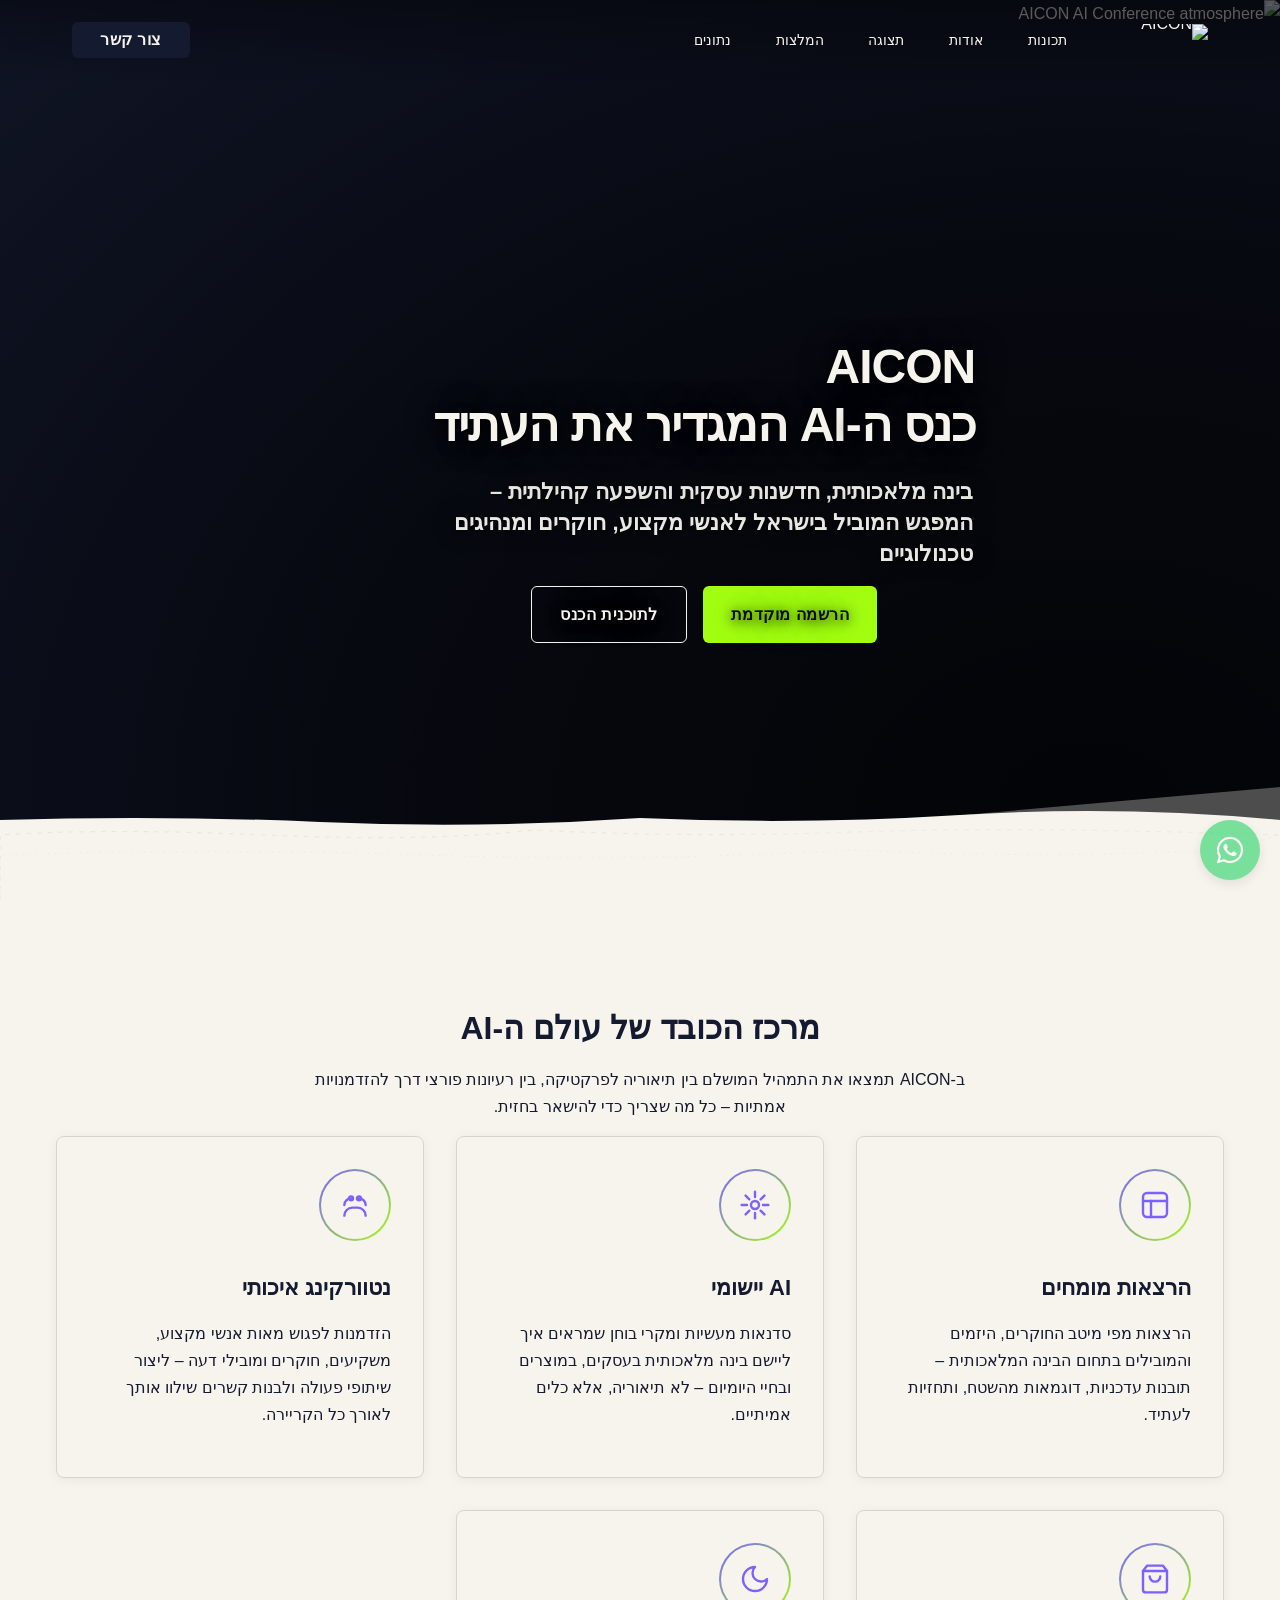
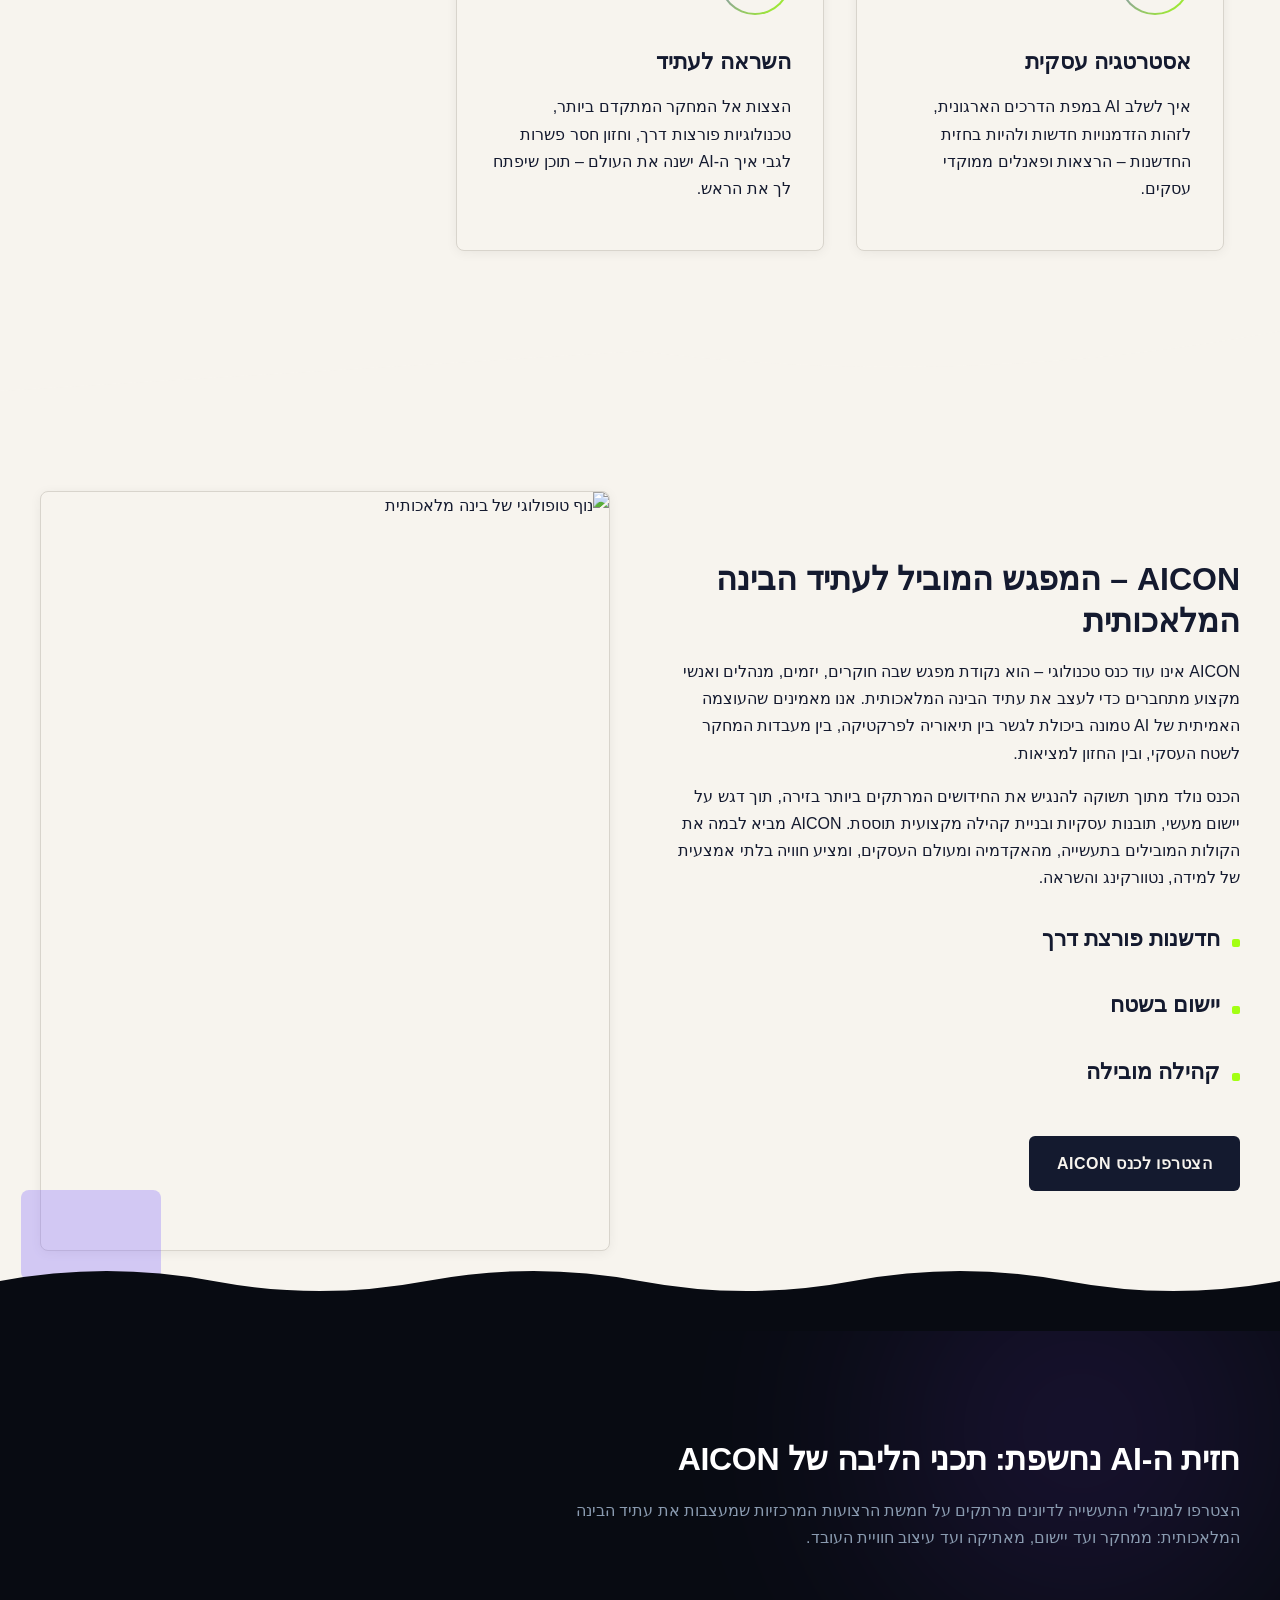
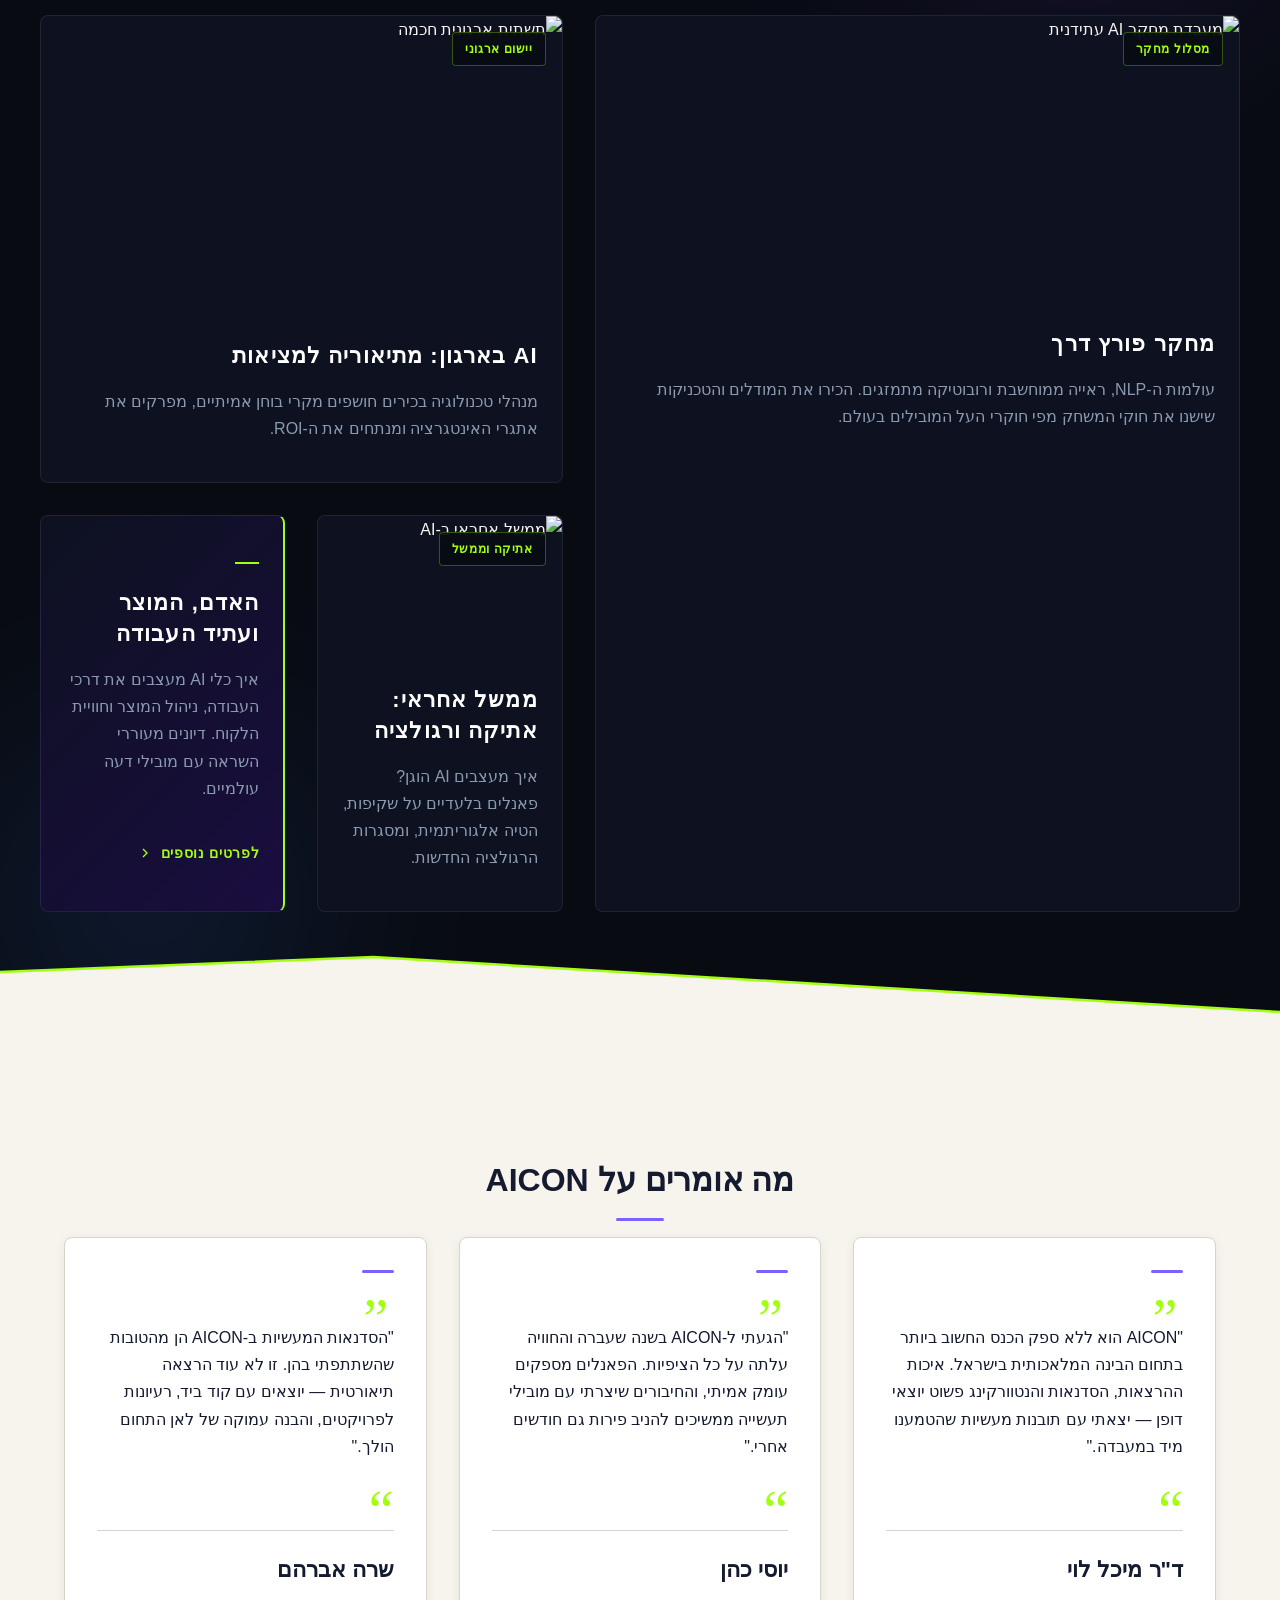
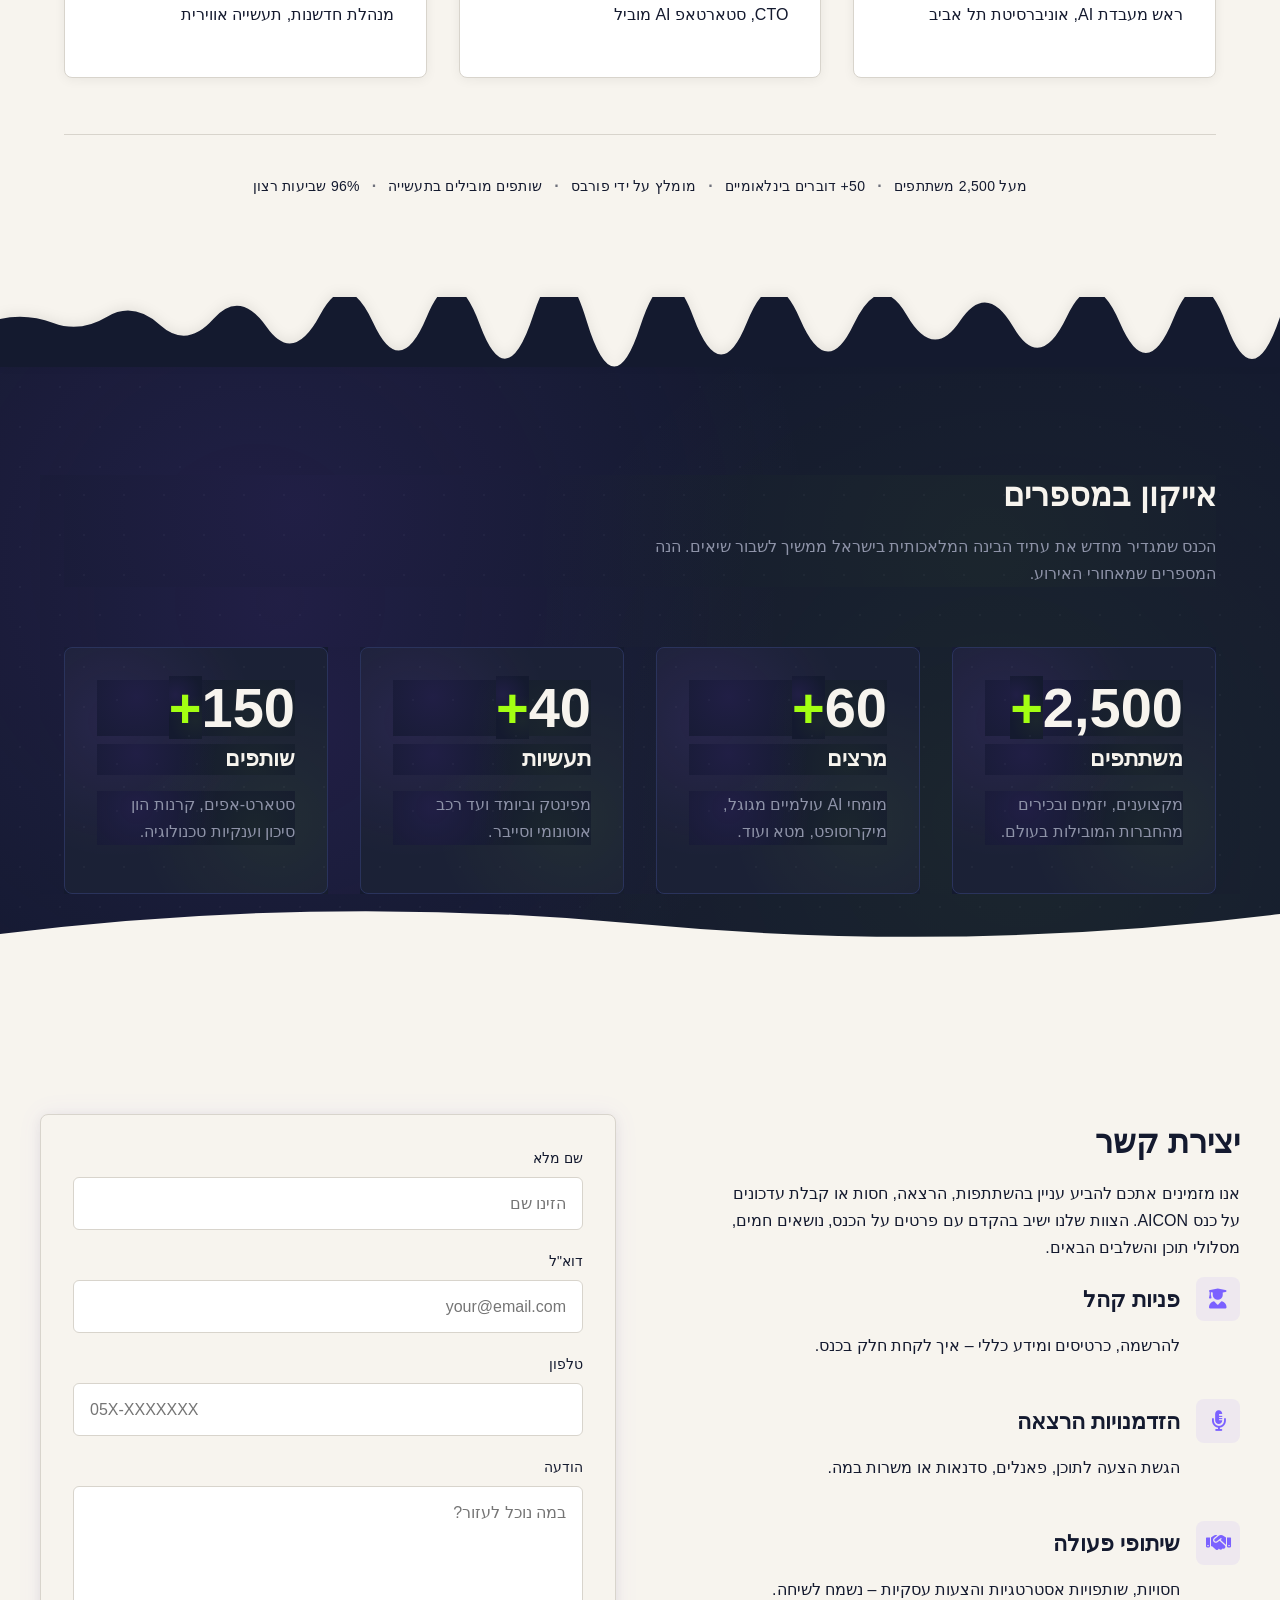
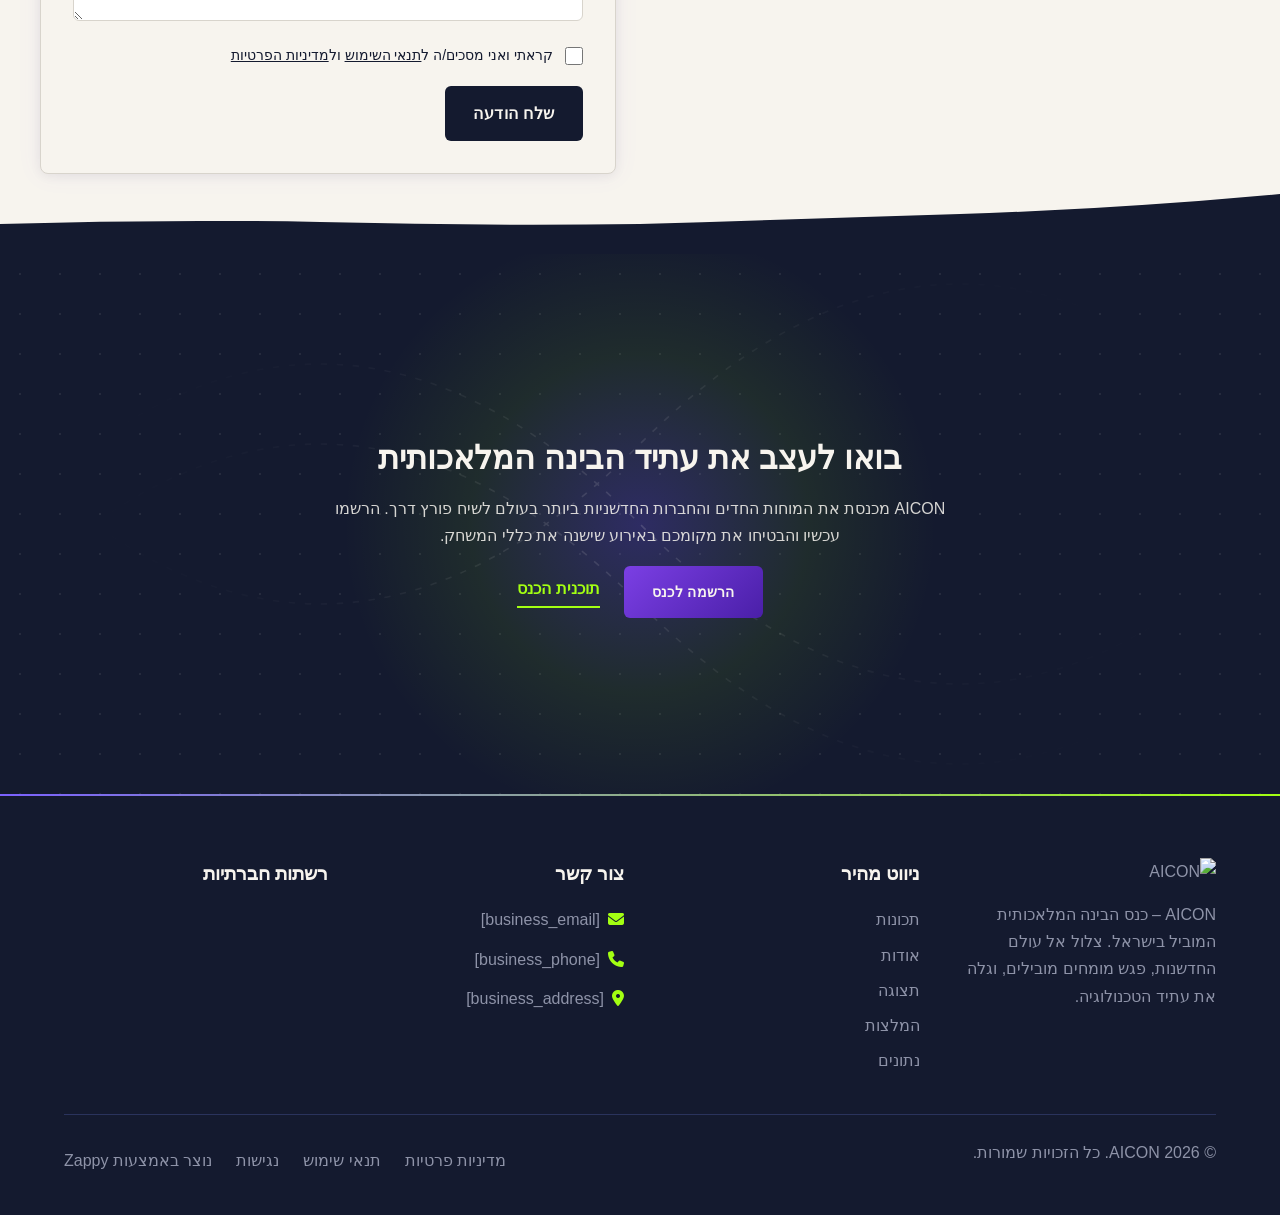
==== commit 3680c39b: "Incremental sync: 1 page(s) — content_alignment" ====
--- a/index.html
+++ b/index.html
@@ -813,12 +813,12 @@
 </script>
   
   <main id="main">
-    <section data-band-index="0" id="hero" class="index-hero-section" data-layout-spec="בית-hero" data-hero-type="fullscreen-scrim">
+    <section data-band-index="0" id="hero" class="index-hero-section" data-layout-spec="בית-hero" data-hero-type="fullscreen-scrim" data-zappy-content-align="upper-right">
   <div class="index-hero-section__bg-wrapper">
-    <img loading="eager" fetchpriority="high" data-hero-bg="true" data-placeholder="index-hero-image-1" data-context="Futuristic AI conference atmosphere, cinematic lighting, indigo-to-violet depth, luminous mesh gradients, subtle orange sparks, lime green accents, topographic contour lines, dark conference hall with holographic displays, audience silhouettes, realistic but abstract, 4K" width="1200" height="800" src="/assets/site-index-hero-image-1.webp" alt="AICON AI Conference atmosphere" class="index-hero-section__bg-img">
+    <img loading="eager" fetchpriority="high" data-hero-bg="true" data-placeholder="index-hero-image-1" data-context="Futuristic AI conference atmosphere, cinematic lighting, indigo-to-violet depth, luminous mesh gradients, subtle orange sparks, lime green accents, topographic contour lines, dark conference hall with holographic displays, audience silhouettes, realistic but abstract, 4K" width="1200" height="800" src="/assets/site-index-hero-image-1.webp" alt="AICON AI Conference atmosphere" class="index-hero-section__bg-img" data-hero-background="true" data-element-type="image" data-element-id="img-1780297740701-av1i2wv2i">
   </div>
   <div class="index-hero-section__scrim" aria-hidden="true"></div>
-  <div class="index-hero-section__overlay">
+  <div class="index-hero-section__overlay" data-zappy-align-target="true" style="">
     <h1 class="index-hero-section__headline">AICON<br>כנס ה-AI המגדיר את העתיד</h1>
     <h3 class="index-hero-section__subtitle">בינה מלאכותית, חדשנות עסקית והשפעה קהילתית – המפגש המוביל בישראל לאנשי מקצוע, חוקרים ומנהיגים טכנולוגיים</h3>
     <div class="index-hero-section__cta-row">
@@ -1086,7 +1086,7 @@
       <p style="color: var(--text-muted); font-size: 1rem; max-width: 600px; line-height: 1.7;">הכנס שמגדיר מחדש את עתיד הבינה המלאכותית בישראל ממשיך לשבור שיאים. הנה המספרים שמאחורי האירוע.</p>
     </div>
 
-    <div class="index-stats-section .metrics-grid" style="--zappy-grid-cols: repeat(4, 1fr); display: grid; grid-template-columns: repeat(4, 1fr); gap: var(--spacing-card-gap); direction: rtl;" data-zappy-explicit-columns="true">
+    <div class="index-stats-section .metrics-grid" style="display: grid; grid-template-columns: repeat(4, 1fr); gap: var(--spacing-card-gap); direction: rtl;">
       
       <div class="index-stats-section .metric-card glow-metric" style="position: relative;">
         <div class="index-stats-section .glow-bg"></div>
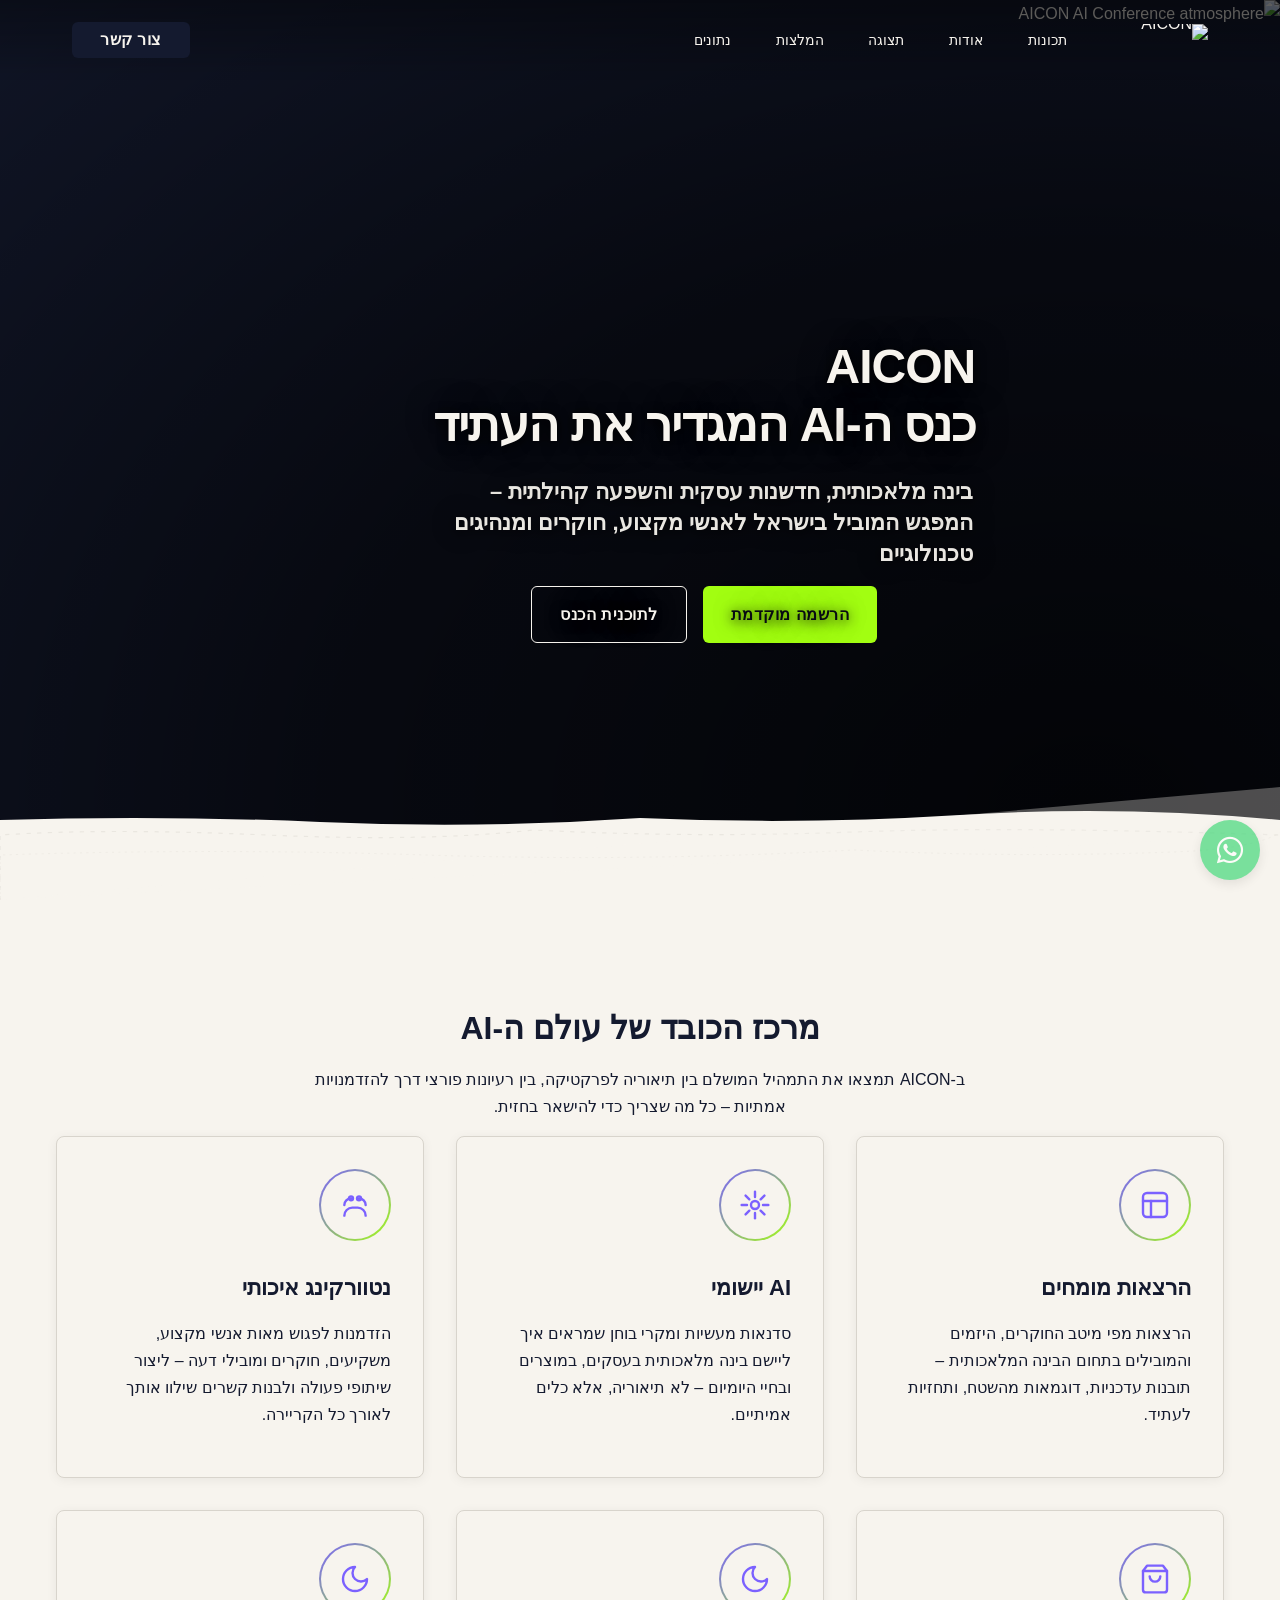
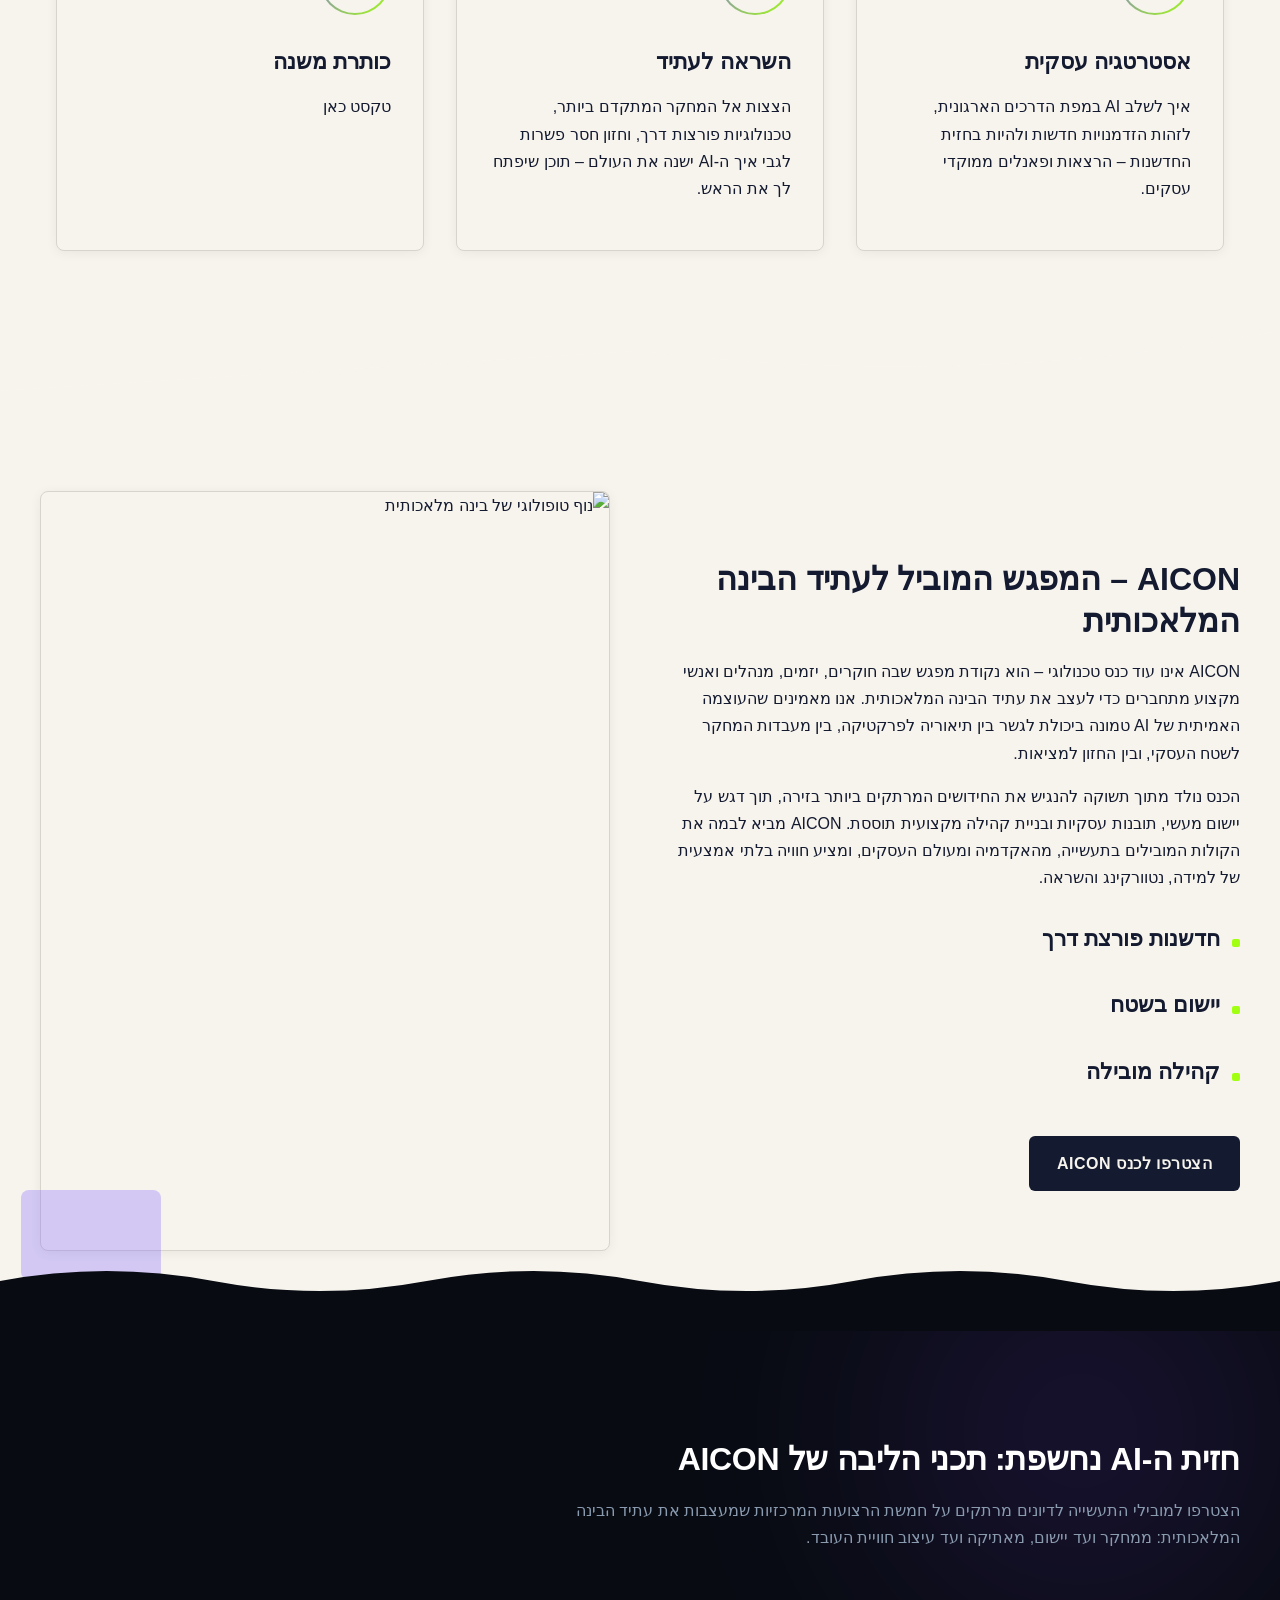
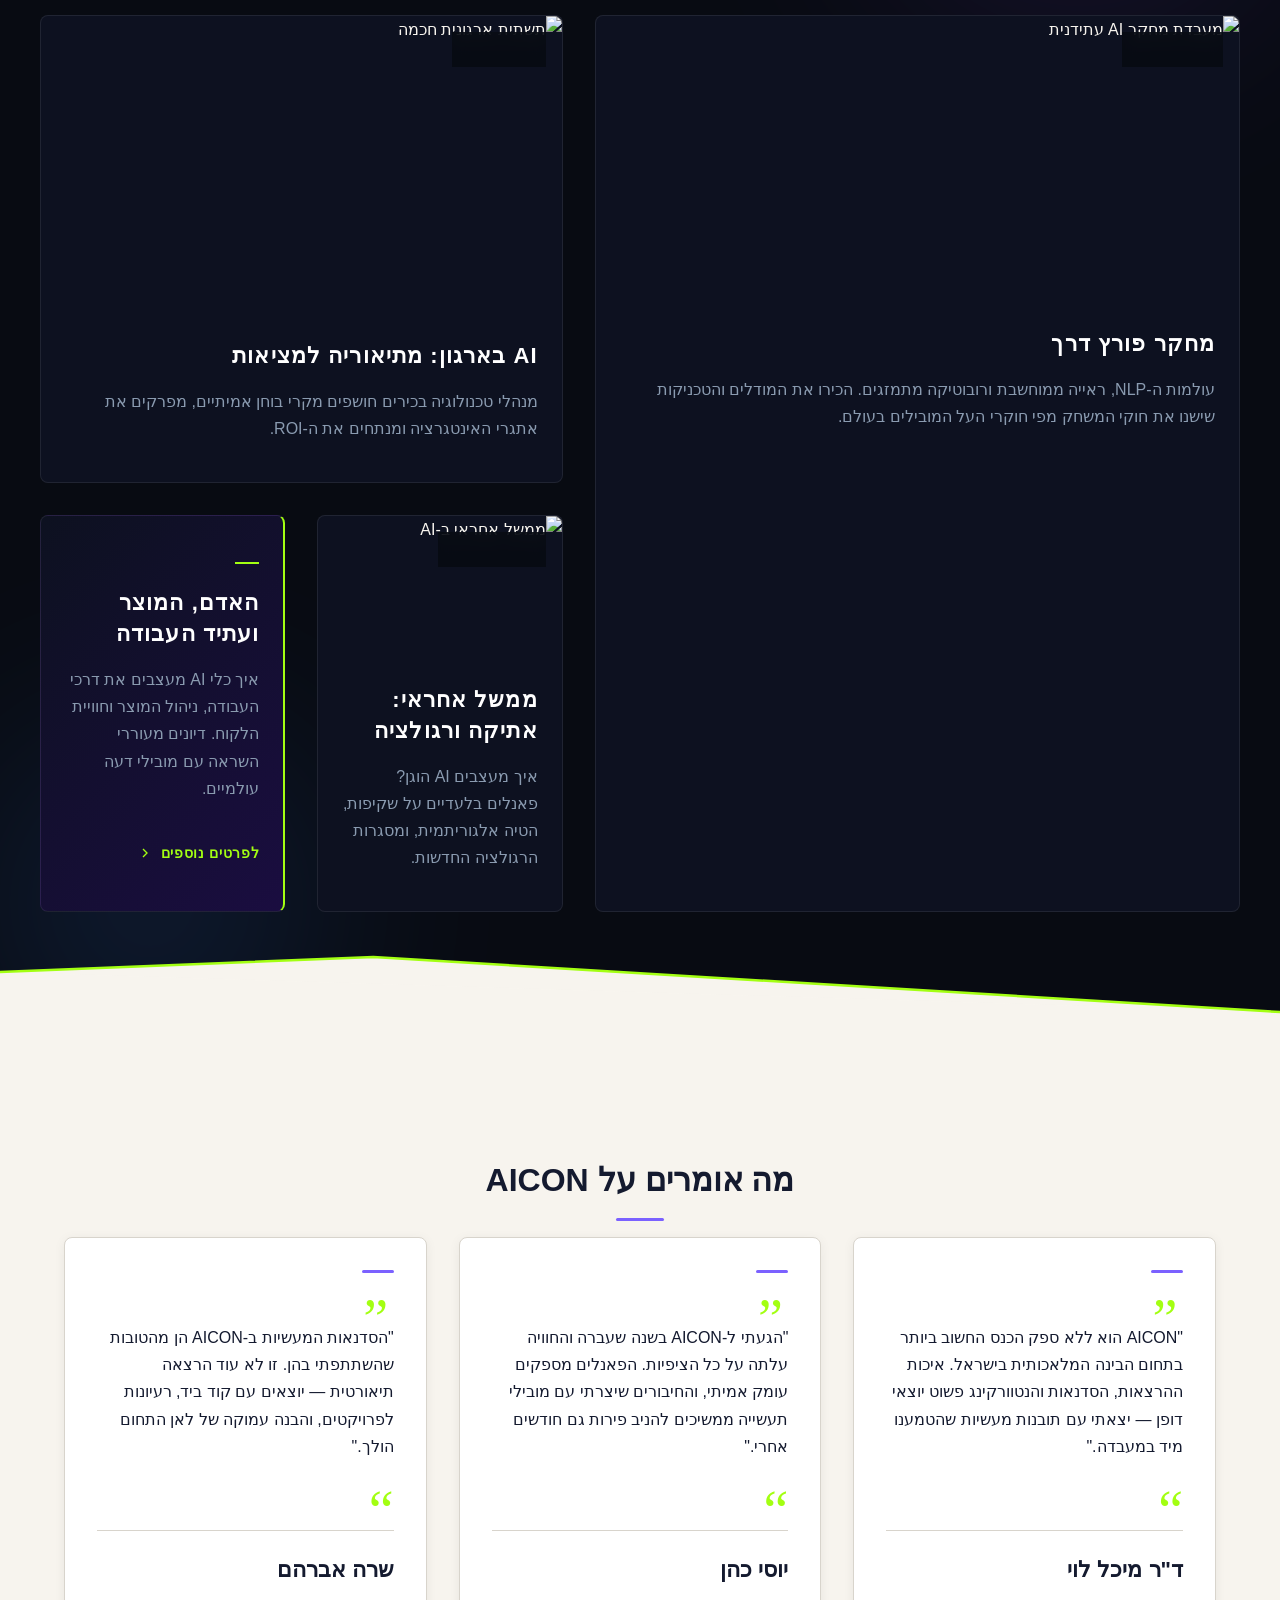
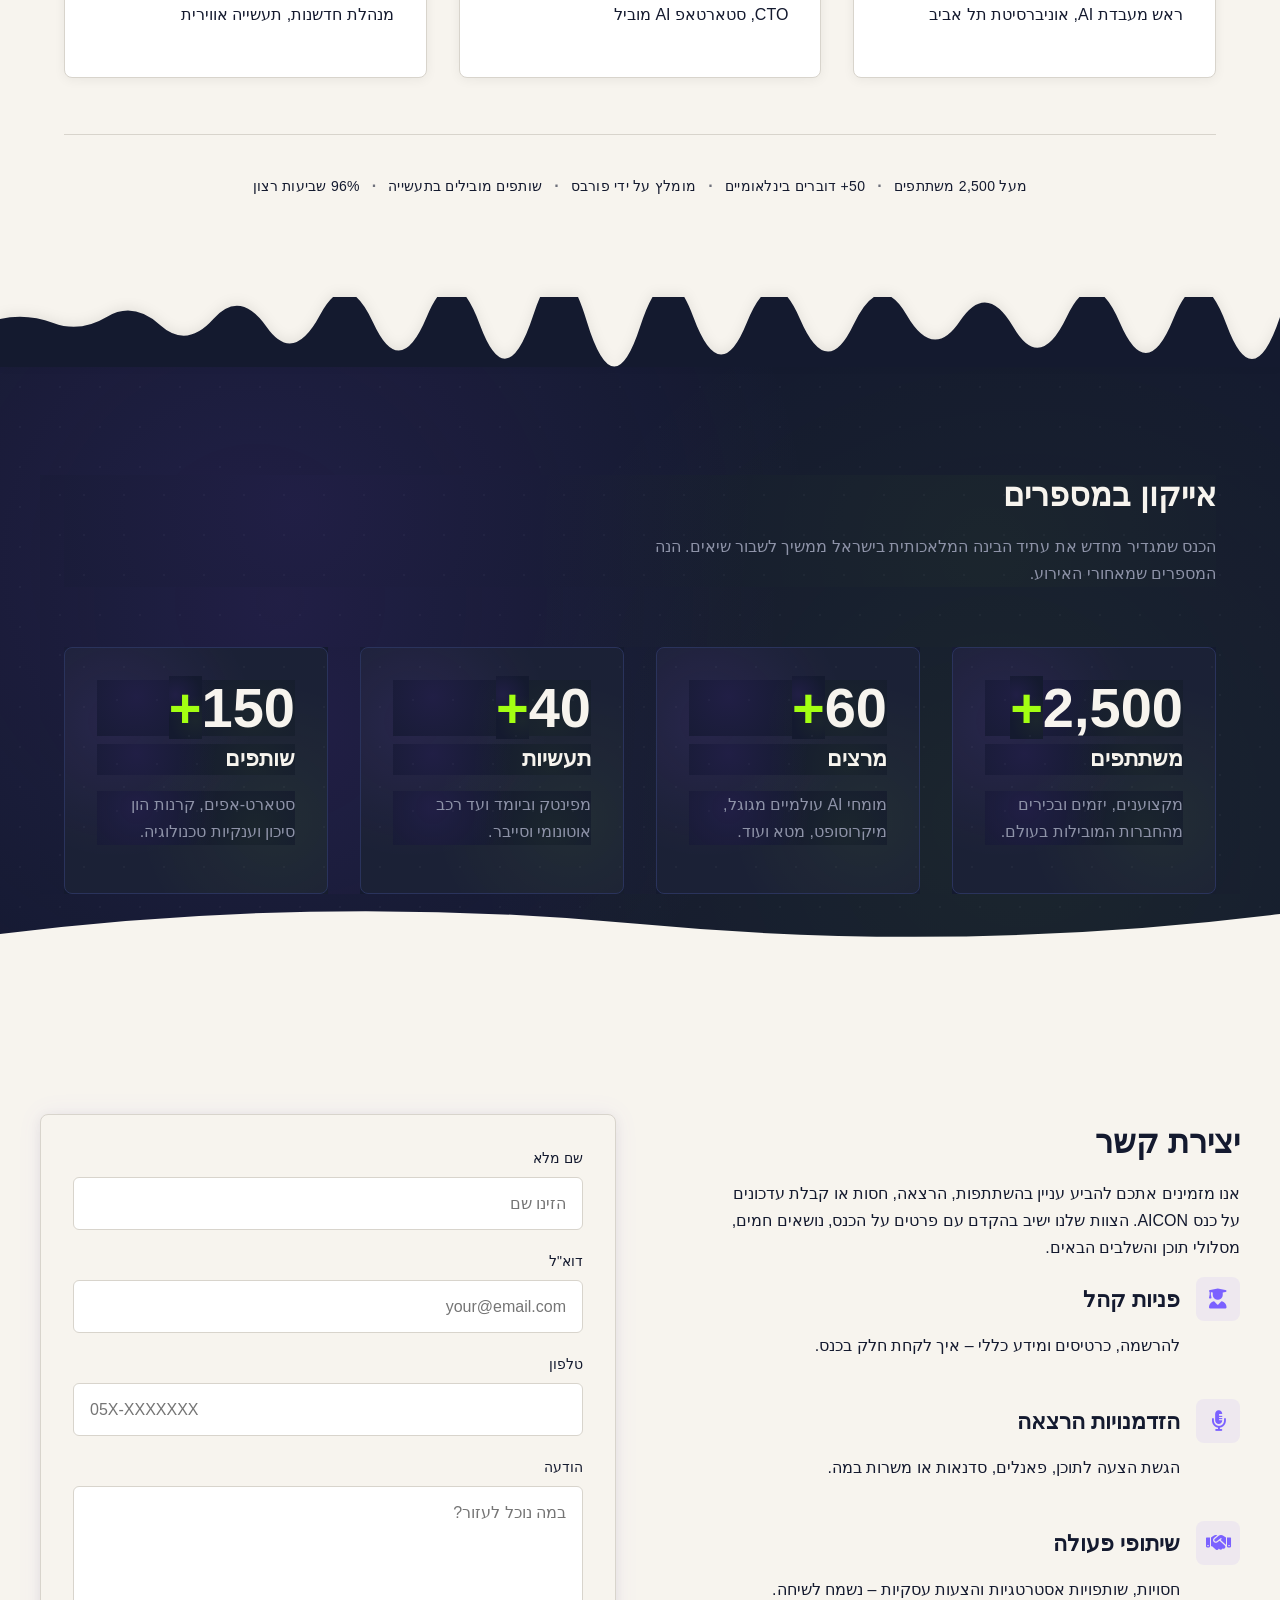
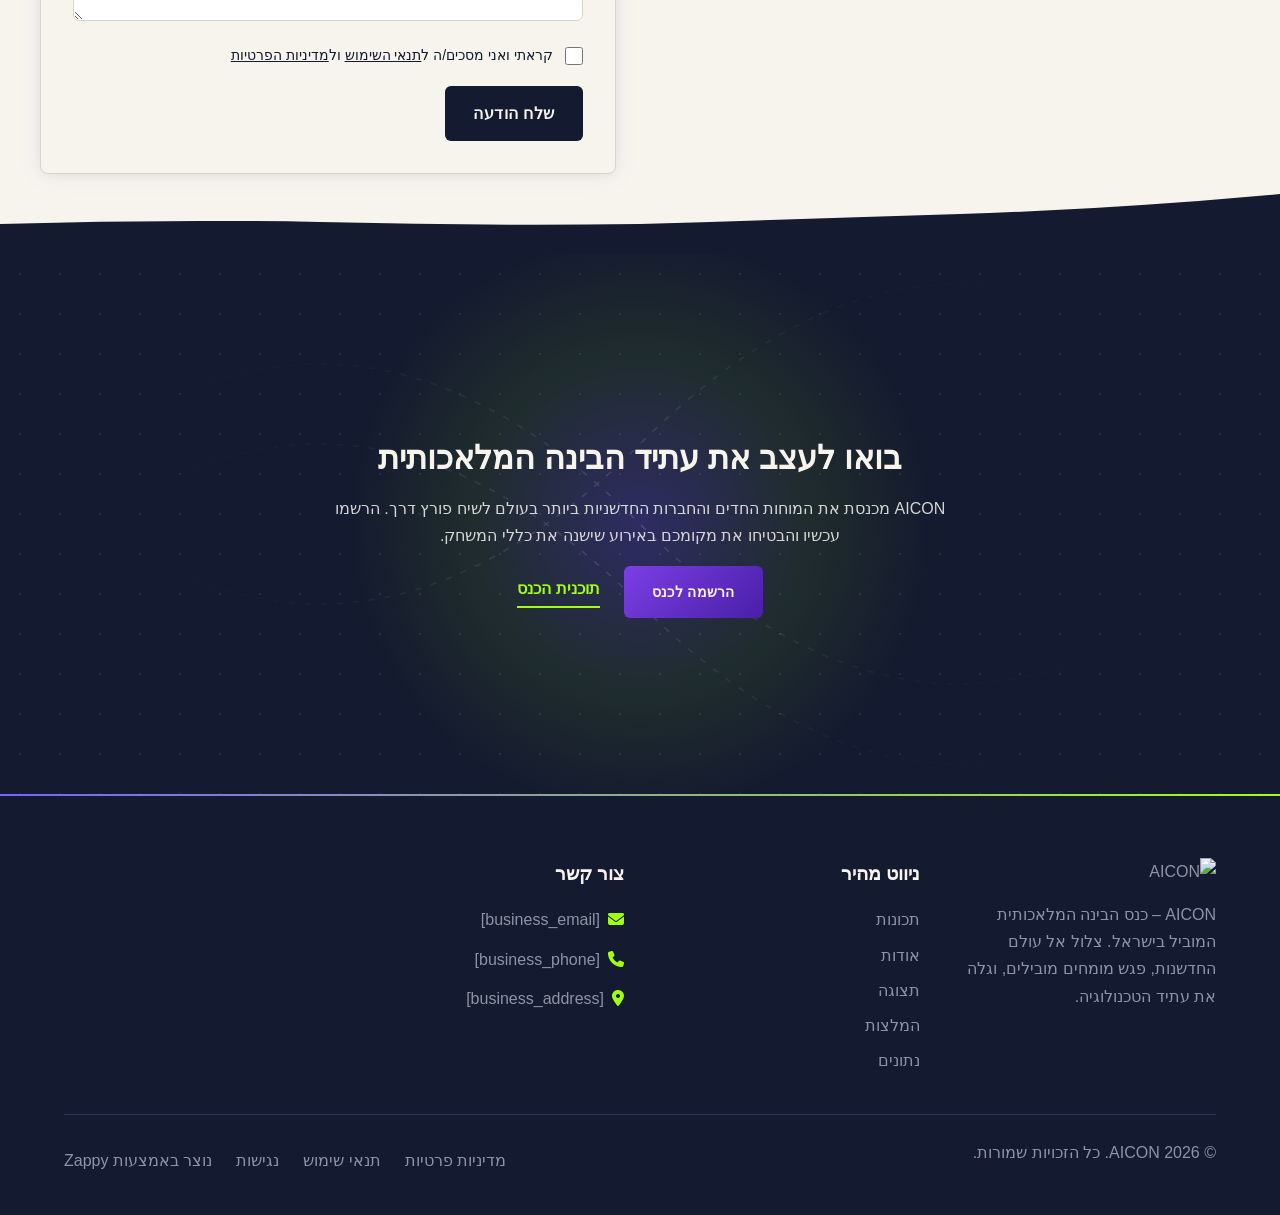
==== commit 0525190c: "Background sync: Progressive GitHub Sync" ====
--- a/index.html
+++ b/index.html
@@ -818,7 +818,7 @@
     <img loading="eager" fetchpriority="high" data-hero-bg="true" data-placeholder="index-hero-image-1" data-context="Futuristic AI conference atmosphere, cinematic lighting, indigo-to-violet depth, luminous mesh gradients, subtle orange sparks, lime green accents, topographic contour lines, dark conference hall with holographic displays, audience silhouettes, realistic but abstract, 4K" width="1200" height="800" src="/assets/site-index-hero-image-1.webp" alt="AICON AI Conference atmosphere" class="index-hero-section__bg-img" data-hero-background="true" data-element-type="image" data-element-id="img-1780297740701-av1i2wv2i">
   </div>
   <div class="index-hero-section__scrim" aria-hidden="true"></div>
-  <div class="index-hero-section__overlay" data-zappy-align-target="true" style="">
+  <div class="index-hero-section__overlay" data-zappy-align-target="true" >
     <h1 class="index-hero-section__headline">AICON<br>כנס ה-AI המגדיר את העתיד</h1>
     <h3 class="index-hero-section__subtitle">בינה מלאכותית, חדשנות עסקית והשפעה קהילתית – המפגש המוביל בישראל לאנשי מקצוע, חוקרים ומנהיגים טכנולוגיים</h3>
     <div class="index-hero-section__cta-row">
@@ -845,9 +845,9 @@
   <div class="index-features-container">
     <h2 class="index-features-title">מרכז הכובד של עולם ה-AI</h2>
     <p class="index-features-subtitle">ב-AICON תמצאו את התמהיל המושלם בין תיאוריה לפרקטיקה, בין רעיונות פורצי דרך להזדמנויות אמתיות – כל מה שצריך כדי להישאר בחזית.</p>
-    <div class="index-features-grid">
-      
-      <div class="index-features-card">
+    <div class="index-features-grid zappy-preserve-css-grid" id="zappy-auto-grid-1780310963439-siu1zi" data-zappy-auto-grid="true" data-original-item-width="368" data-original-gap="32px" data-zappy-explicit-columns="true" style="--zappy-grid-cols: repeat(3, minmax(0, 1fr)); display: grid; grid-template-columns: repeat(3, minmax(0, 1fr)); align-items: stretch !important;">
+      
+      <div class="index-features-card" data-grid-item-index="0">
         <div class="index-features-icon-circle" aria-hidden="true">
           <svg data-element-type="icon" data-icon-type="svg" viewBox="0 0 24 24" fill="none" stroke="currentColor" stroke-width="1.8" stroke-linecap="round" stroke-linejoin="round"><rect x="3" y="3" width="18" height="18" rx="3"></rect><line x1="3" y1="9" x2="21" y2="9"></line><line x1="9" y1="21" x2="9" y2="9"></line></svg>
         </div>
@@ -855,7 +855,7 @@
         <p class="index-features-card-text">הרצאות מפי מיטב החוקרים, היזמים והמובילים בתחום הבינה המלאכותית – תובנות עדכניות, דוגמאות מהשטח, ותחזיות לעתיד.</p>
       </div>
 
-      <div class="index-features-card">
+      <div class="index-features-card" data-grid-item-index="1">
         <div class="index-features-icon-circle" aria-hidden="true">
           <svg data-element-type="icon" data-icon-type="svg" viewBox="0 0 24 24" fill="none" stroke="currentColor" stroke-width="1.8" stroke-linecap="round" stroke-linejoin="round"><circle cx="12" cy="12" r="3"></circle><path d="M12 2v4"></path><path d="M12 18v4"></path><path d="M4.93 4.93l2.83 2.83"></path><path d="M16.24 16.24l2.83 2.83"></path><path d="M2 12h4"></path><path d="M18 12h4"></path><path d="M4.93 19.07l2.83-2.83"></path><path d="M16.24 7.76l2.83-2.83"></path></svg>
         </div>
@@ -863,7 +863,7 @@
         <p class="index-features-card-text">סדנאות מעשיות ומקרי בוחן שמראים איך ליישם בינה מלאכותית בעסקים, במוצרים ובחיי היומיום – לא תיאוריה, אלא כלים אמיתיים.</p>
       </div>
 
-      <div class="index-features-card">
+      <div class="index-features-card" data-grid-item-index="2">
         <div class="index-features-icon-circle" aria-hidden="true">
           <svg data-element-type="icon" data-icon-type="svg" viewBox="0 0 24 24" fill="none" stroke="currentColor" stroke-width="1.8" stroke-linecap="round" stroke-linejoin="round"><circle cx="9" cy="7" r="1.5"></circle><circle cx="15" cy="7" r="1.5"></circle><path d="M9 7a5 5 0 0 0-5 5"></path><path d="M15 7a5 5 0 0 1 5 5"></path><path d="M4 20c0-3.3 2.7-6 6-6h4c3.3 0 6 2.7 6 6"></path></svg>
         </div>
@@ -871,7 +871,7 @@
         <p class="index-features-card-text">הזדמנות לפגוש מאות אנשי מקצוע, משקיעים, חוקרים ומובילי דעה – ליצור שיתופי פעולה ולבנות קשרים שילוו אותך לאורך כל הקריירה.</p>
       </div>
 
-      <div class="index-features-card">
+      <div class="index-features-card" data-grid-item-index="3" >
         <div class="index-features-icon-circle" aria-hidden="true">
           <svg data-element-type="icon" data-icon-type="svg" viewBox="0 0 24 24" fill="none" stroke="currentColor" stroke-width="1.8" stroke-linecap="round" stroke-linejoin="round"><path d="M6 2 3 6v14a2 2 0 0 0 2 2h14a2 2 0 0 0 2-2V6l-3-4Z"></path><path d="M3 6h18"></path><path d="M16 10a4 4 0 0 1-8 0"></path></svg>
         </div>
@@ -879,12 +879,18 @@
         <p class="index-features-card-text">איך לשלב AI במפת הדרכים הארגונית, לזהות הזדמנויות חדשות ולהיות בחזית החדשנות – הרצאות ופאנלים ממוקדי עסקים.</p>
       </div>
 
-      <div class="index-features-card">
+      <div class="index-features-card" data-grid-item-index="4" >
         <div class="index-features-icon-circle" aria-hidden="true">
           <svg data-element-type="icon" data-icon-type="svg" viewBox="0 0 24 24" fill="none" stroke="currentColor" stroke-width="1.8" stroke-linecap="round" stroke-linejoin="round"><path d="M12 3a6 6 0 0 0 9 9 9 9 0 1 1-9-9Z"></path></svg>
         </div>
         <h3 class="index-features-card-title">השראה לעתיד</h3>
         <p class="index-features-card-text">הצצות אל המחקר המתקדם ביותר, טכנולוגיות פורצות דרך, וחזון חסר פשרות לגבי איך ה-AI ישנה את העולם – תוכן שיפתח לך את הראש.</p>
+      </div><div class="index-features-card" style="background-color: rgb(247, 244, 238) !important; padding: 32px !important; box-sizing: border-box; grid-area: auto !important;" data-grid-item-index="5">
+        <div class="index-features-icon-circle" aria-hidden="true">
+          <svg data-element-type="icon" data-icon-type="svg" viewBox="0 0 24 24" fill="none" stroke="currentColor" stroke-width="1.8" stroke-linecap="round" stroke-linejoin="round" data-element-id="icon-1780311000065-0qr49esbg"><path d="M12 3a6 6 0 0 0 9 9 9 9 0 1 1-9-9Z"></path></svg>
+        </div>
+        <h3 class="index-features-card-title" >כותרת משנה</h3>
+        <p class="index-features-card-text" >טקסט כאן</p>
       </div>
 
     </div>
@@ -1086,7 +1092,7 @@
       <p style="color: var(--text-muted); font-size: 1rem; max-width: 600px; line-height: 1.7;">הכנס שמגדיר מחדש את עתיד הבינה המלאכותית בישראל ממשיך לשבור שיאים. הנה המספרים שמאחורי האירוע.</p>
     </div>
 
-    <div class="index-stats-section .metrics-grid" style="display: grid; grid-template-columns: repeat(4, 1fr); gap: var(--spacing-card-gap); direction: rtl;">
+    <div class="index-stats-section .metrics-grid" style="--zappy-grid-cols: repeat(4, 1fr); display: grid; grid-template-columns: repeat(4, 1fr); gap: var(--spacing-card-gap); direction: rtl;" data-zappy-explicit-columns="true">
       
       <div class="index-stats-section .metric-card glow-metric" style="position: relative;">
         <div class="index-stats-section .glow-bg"></div>
@@ -1275,14 +1281,7 @@
             <span class="contact-text">[business_address]</span></a></li>
         </ul>
       </div>
-      <div class="footer-col footer-social">
-        <h4 class="footer-heading">רשתות חברתיות</h4>
-        <div class="social-links">
-          
-          
-          
-        </div>
-      </div>
+      
     </div>
     <div class="footer-bottom">
       <div class="footer-copyright">
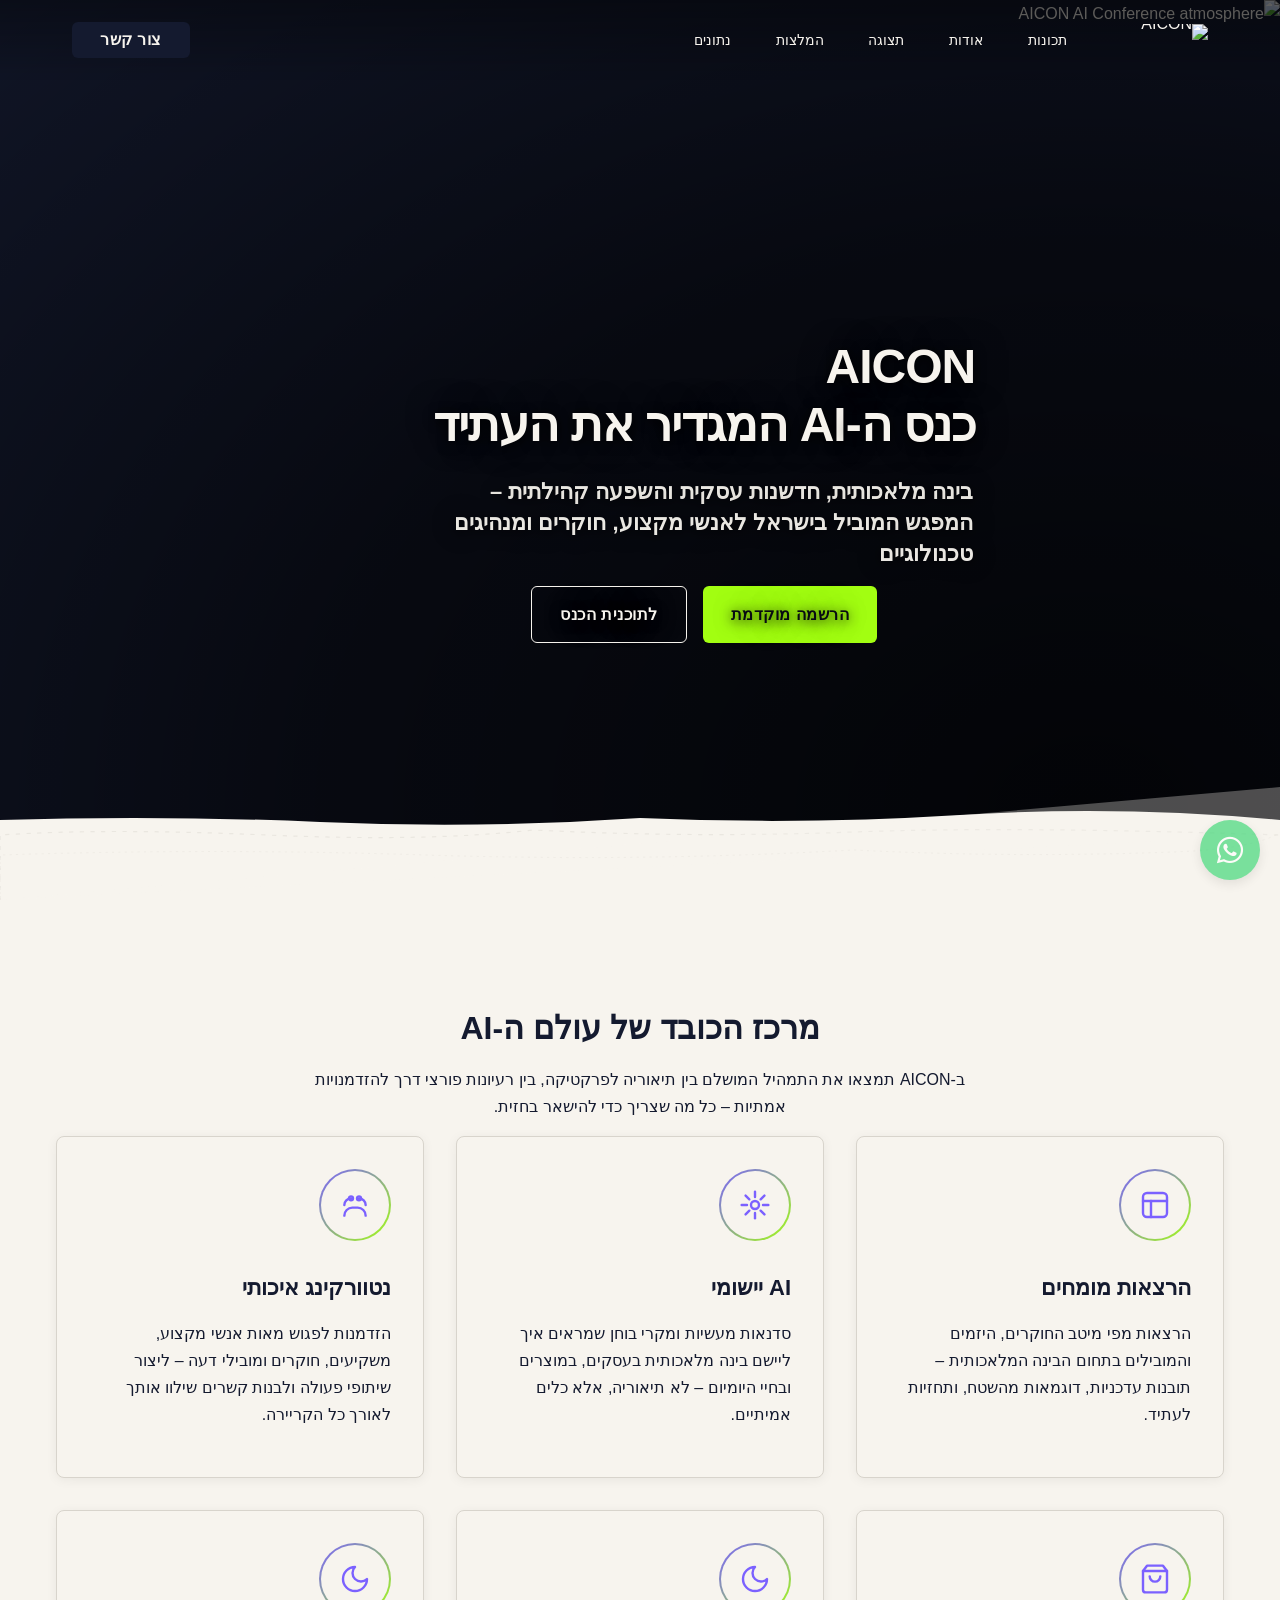
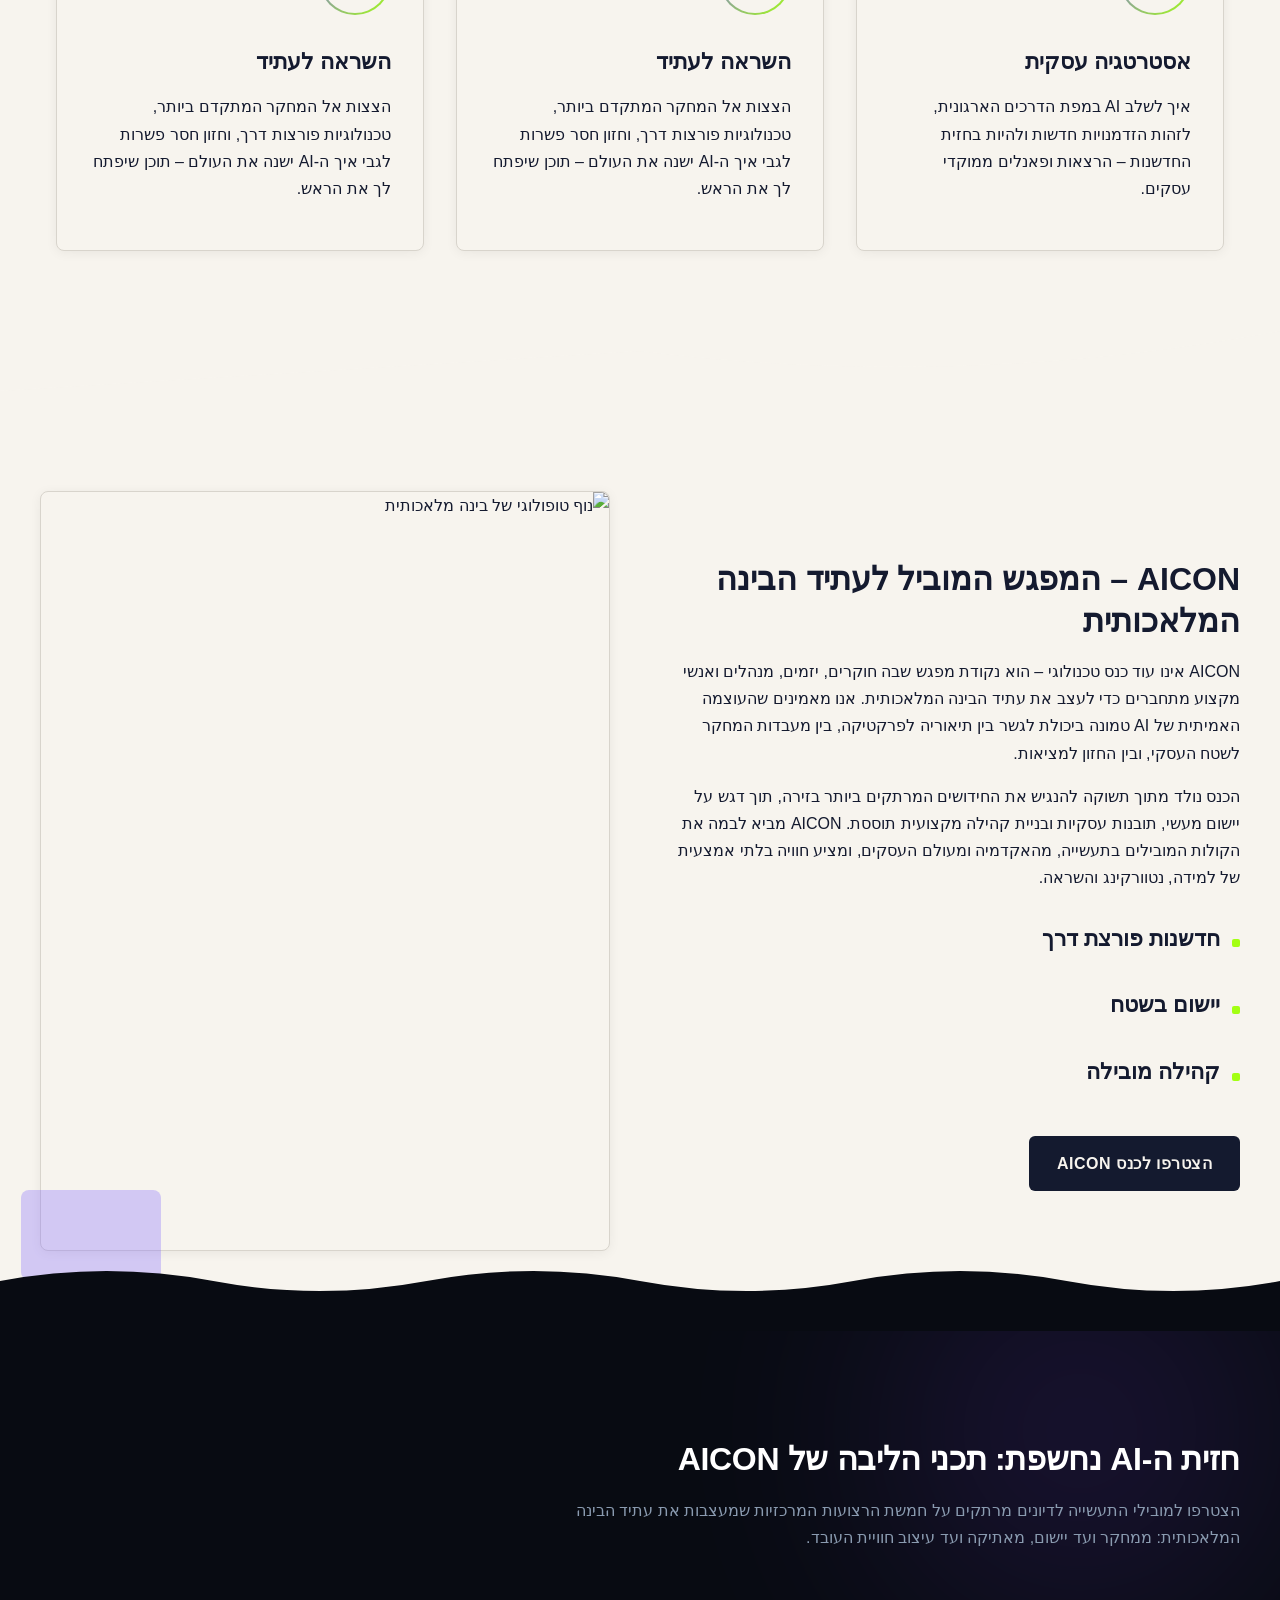
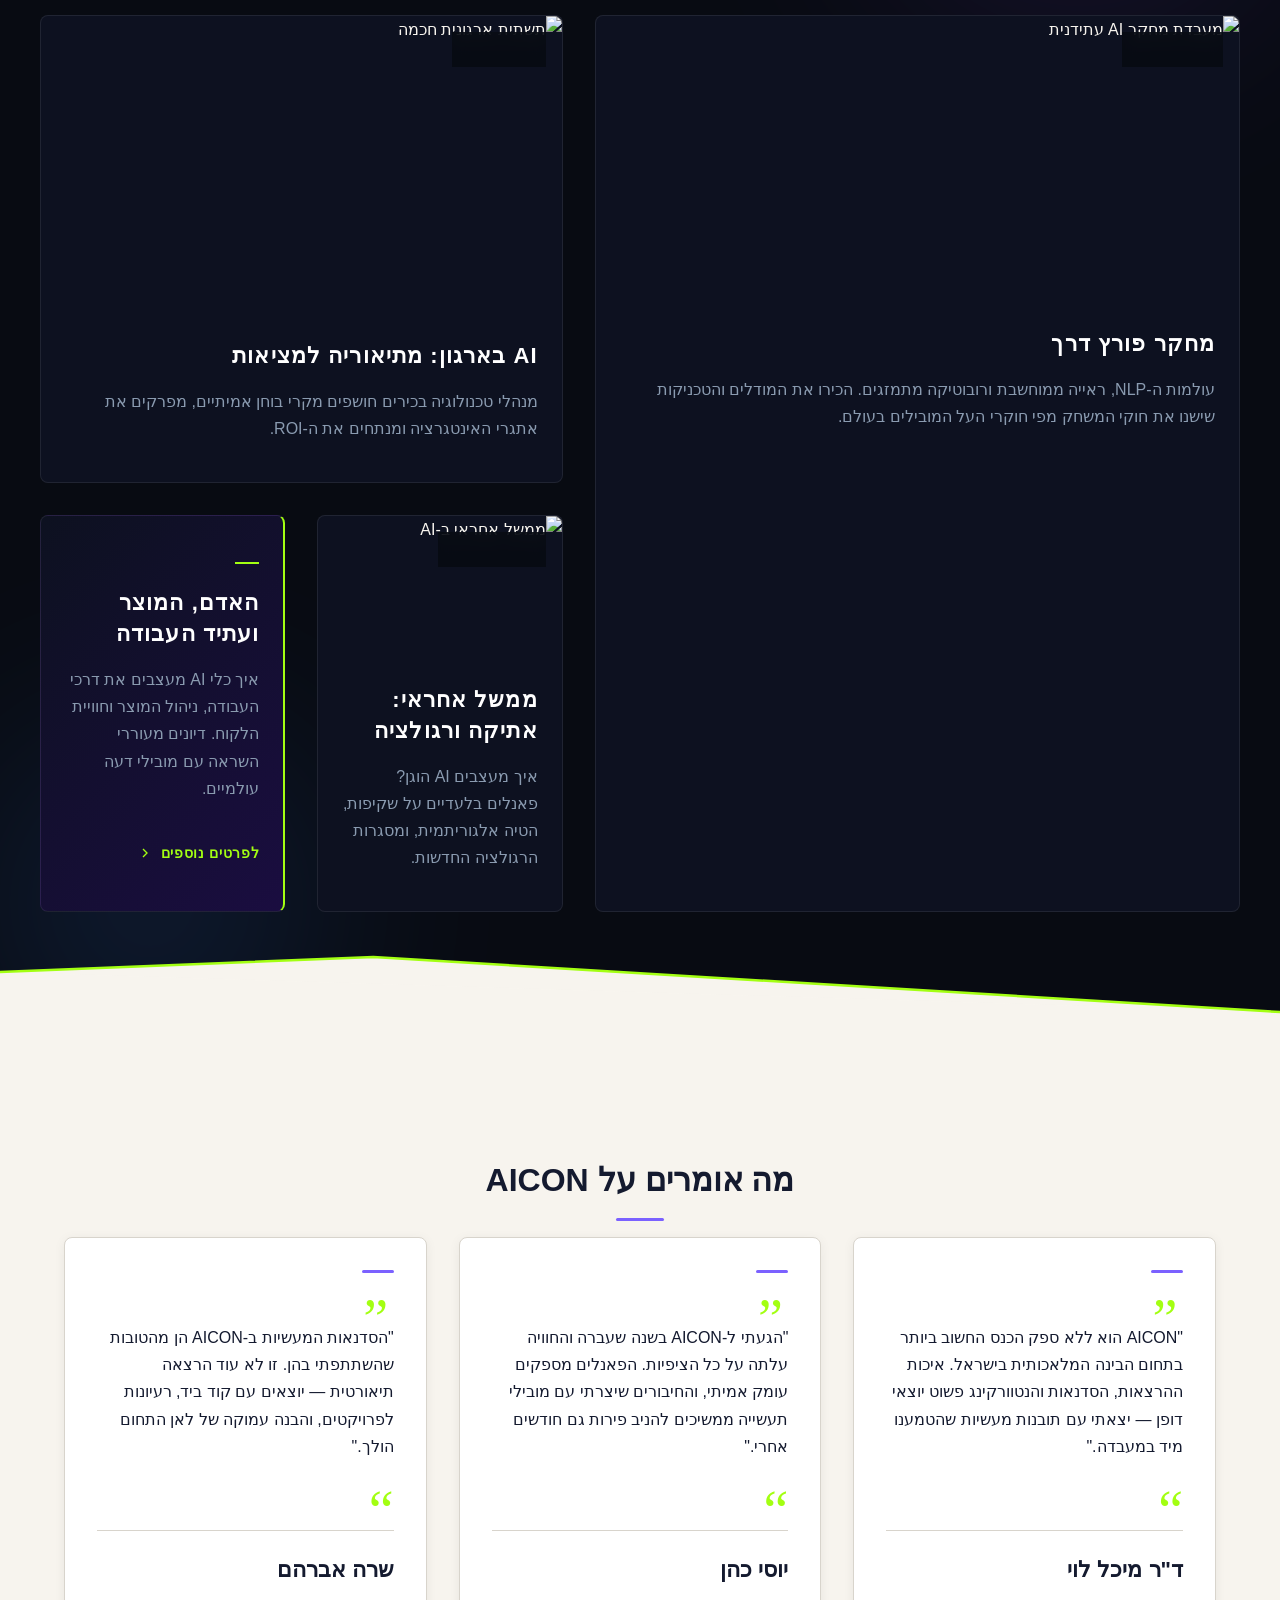
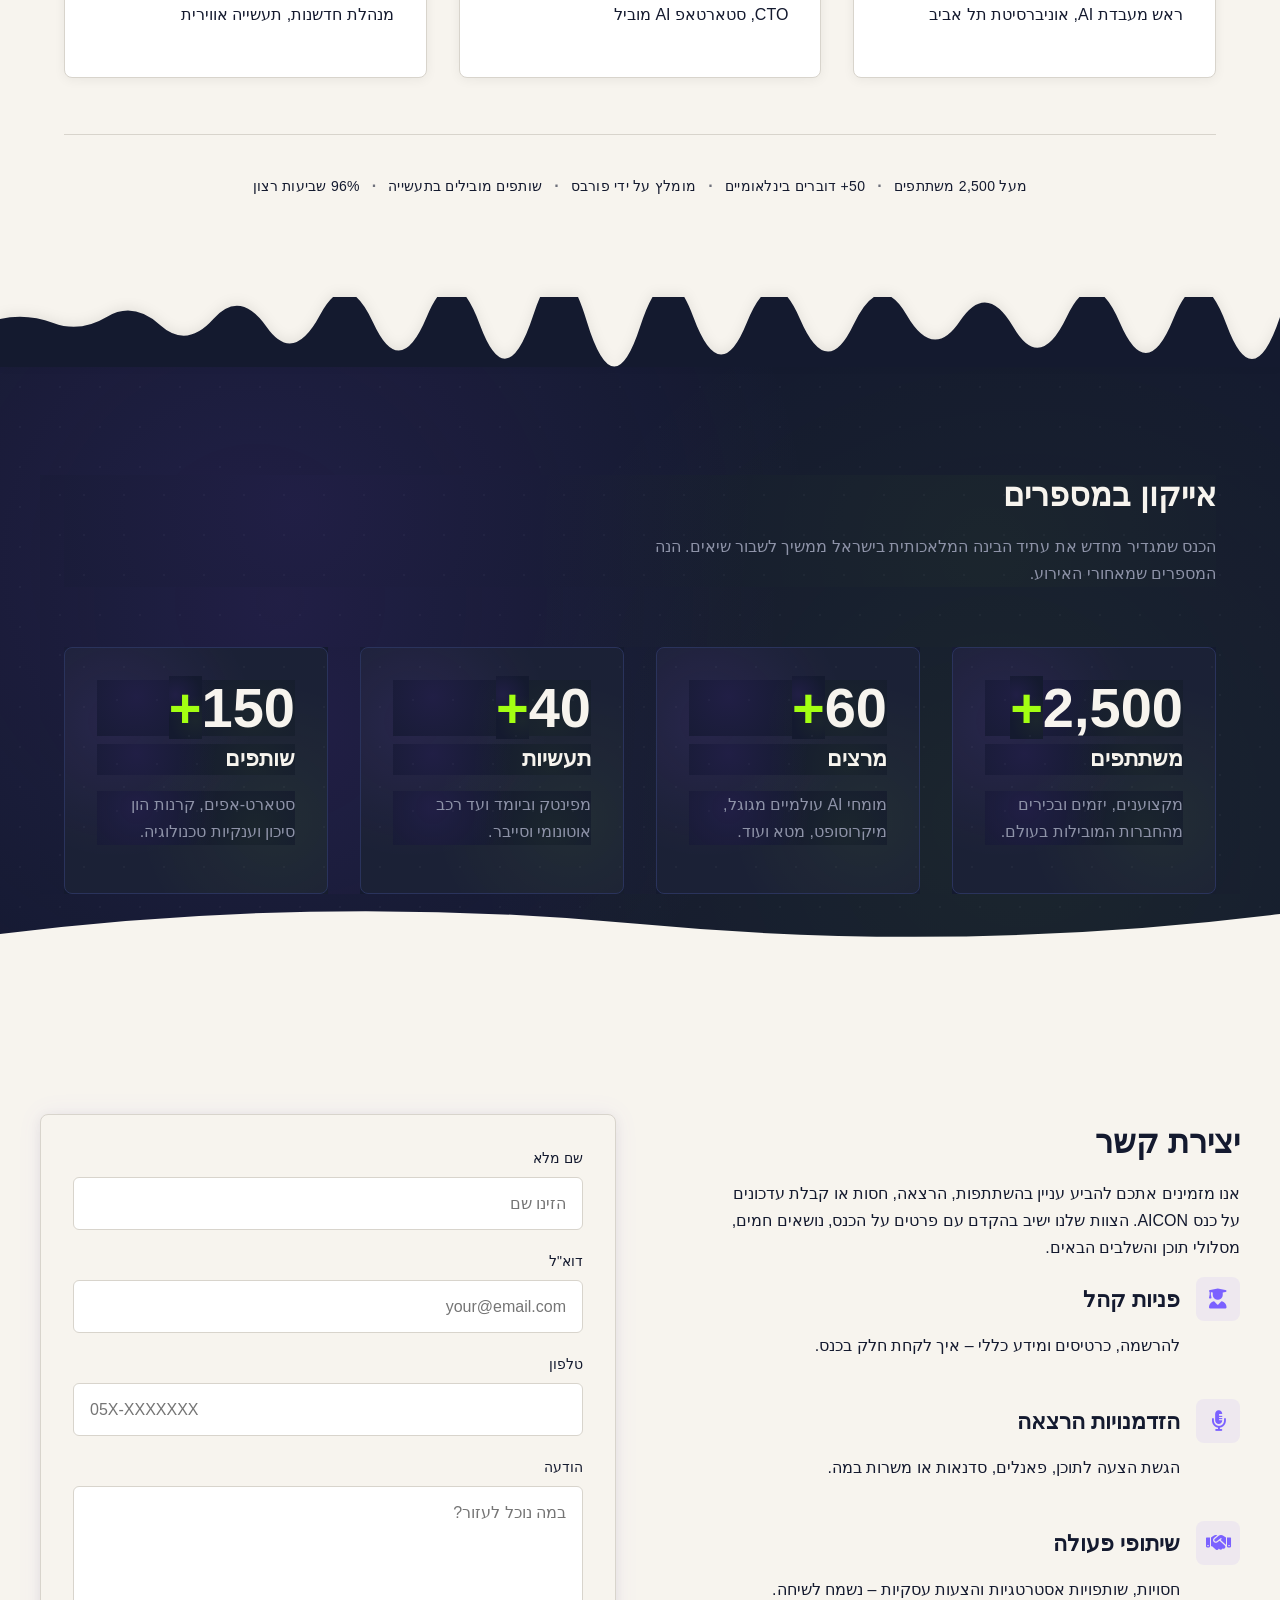
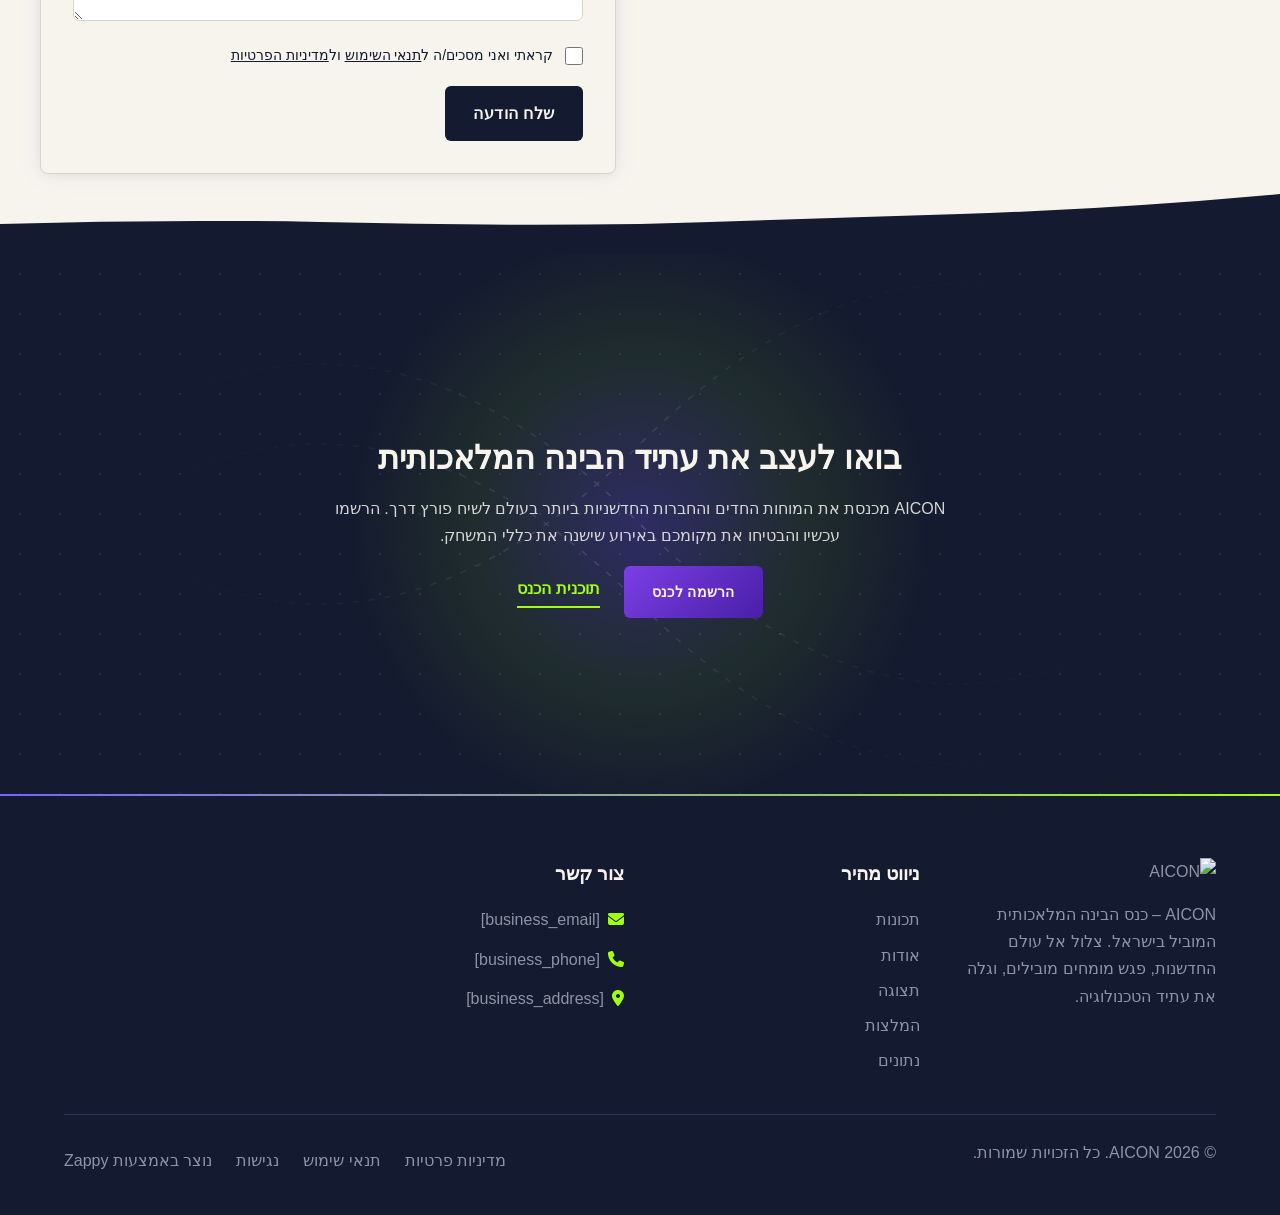
==== commit 5bcab292: "Background sync: Progressive GitHub Sync" ====
--- a/index.html
+++ b/index.html
@@ -845,7 +845,7 @@
   <div class="index-features-container">
     <h2 class="index-features-title">מרכז הכובד של עולם ה-AI</h2>
     <p class="index-features-subtitle">ב-AICON תמצאו את התמהיל המושלם בין תיאוריה לפרקטיקה, בין רעיונות פורצי דרך להזדמנויות אמתיות – כל מה שצריך כדי להישאר בחזית.</p>
-    <div class="index-features-grid zappy-preserve-css-grid" id="zappy-auto-grid-1780310963439-siu1zi" data-zappy-auto-grid="true" data-original-item-width="368" data-original-gap="32px" data-zappy-explicit-columns="true" style="--zappy-grid-cols: repeat(3, minmax(0, 1fr)); display: grid; grid-template-columns: repeat(3, minmax(0, 1fr)); align-items: stretch !important;">
+    <div class="index-features-grid zappy-preserve-css-grid" id="zappy-auto-grid-1780312013318-3dqcj3" data-zappy-auto-grid="true" data-original-item-width="368" data-original-gap="32px" style="--zappy-grid-cols: repeat(3, minmax(0, 1fr)); display: grid; grid-template-columns: repeat(3, minmax(0, 1fr)); align-items: stretch !important;" data-zappy-explicit-columns="true">
       
       <div class="index-features-card" data-grid-item-index="0">
         <div class="index-features-icon-circle" aria-hidden="true">
@@ -885,15 +885,15 @@
         </div>
         <h3 class="index-features-card-title">השראה לעתיד</h3>
         <p class="index-features-card-text">הצצות אל המחקר המתקדם ביותר, טכנולוגיות פורצות דרך, וחזון חסר פשרות לגבי איך ה-AI ישנה את העולם – תוכן שיפתח לך את הראש.</p>
-      </div><div class="index-features-card" style="background-color: rgb(247, 244, 238) !important; padding: 32px !important; box-sizing: border-box; grid-area: auto !important;" data-grid-item-index="5">
+      </div>
+
+    <div class="index-features-card" data-grid-item-index="5" style="grid-area: auto !important;">
         <div class="index-features-icon-circle" aria-hidden="true">
-          <svg data-element-type="icon" data-icon-type="svg" viewBox="0 0 24 24" fill="none" stroke="currentColor" stroke-width="1.8" stroke-linecap="round" stroke-linejoin="round" data-element-id="icon-1780311000065-0qr49esbg"><path d="M12 3a6 6 0 0 0 9 9 9 9 0 1 1-9-9Z"></path></svg>
-        </div>
-        <h3 class="index-features-card-title" >כותרת משנה</h3>
-        <p class="index-features-card-text" >טקסט כאן</p>
-      </div>
-
-    </div>
+          <svg data-element-type="icon" data-icon-type="svg" viewBox="0 0 24 24" fill="none" stroke="currentColor" stroke-width="1.8" stroke-linecap="round" stroke-linejoin="round" data-element-id="icon-1780312056320-bx4q70zbm"><path d="M12 3a6 6 0 0 0 9 9 9 9 0 1 1-9-9Z"></path></svg>
+        </div>
+        <h3 class="index-features-card-title" >השראה לעתיד</h3>
+        <p class="index-features-card-text" >הצצות אל המחקר המתקדם ביותר, טכנולוגיות פורצות דרך, וחזון חסר פשרות לגבי איך ה-AI ישנה את העולם – תוכן שיפתח לך את הראש.</p>
+      </div></div>
   </div>
 
   <!-- Bottom Divider -->
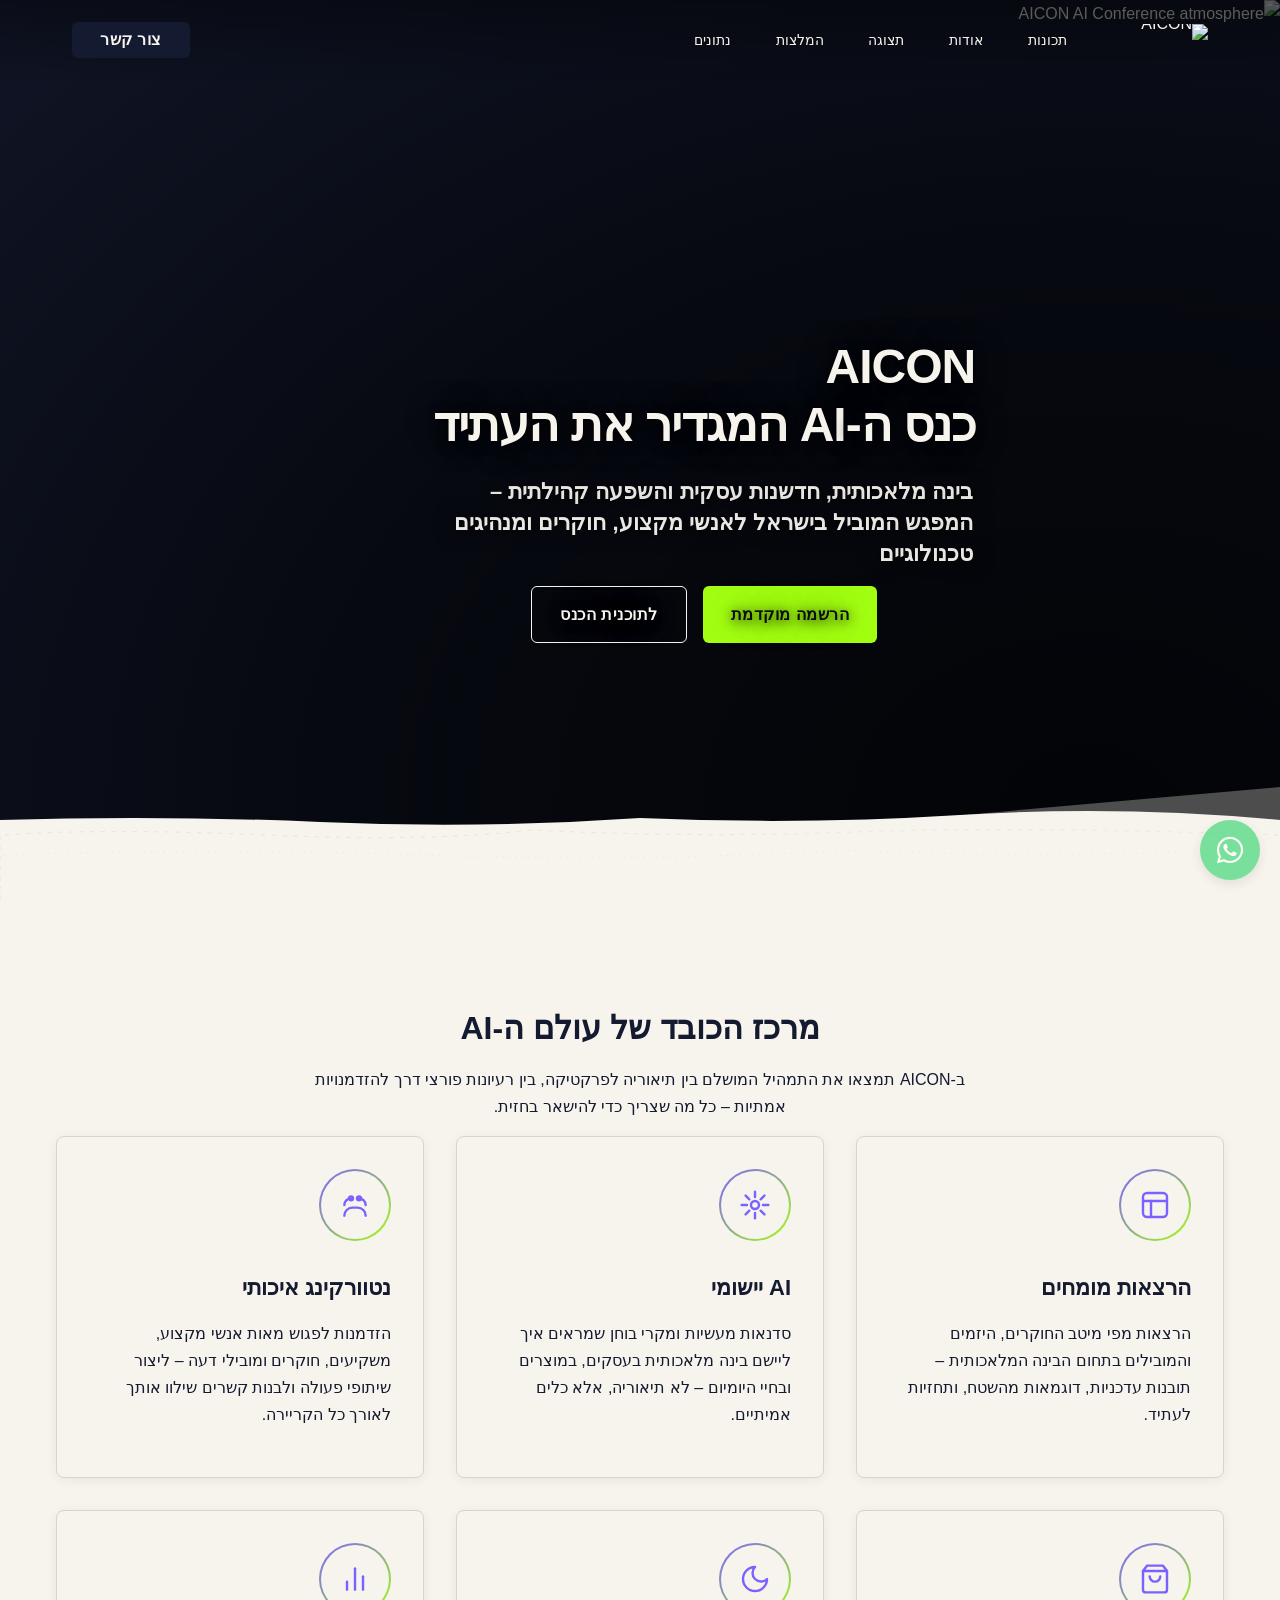
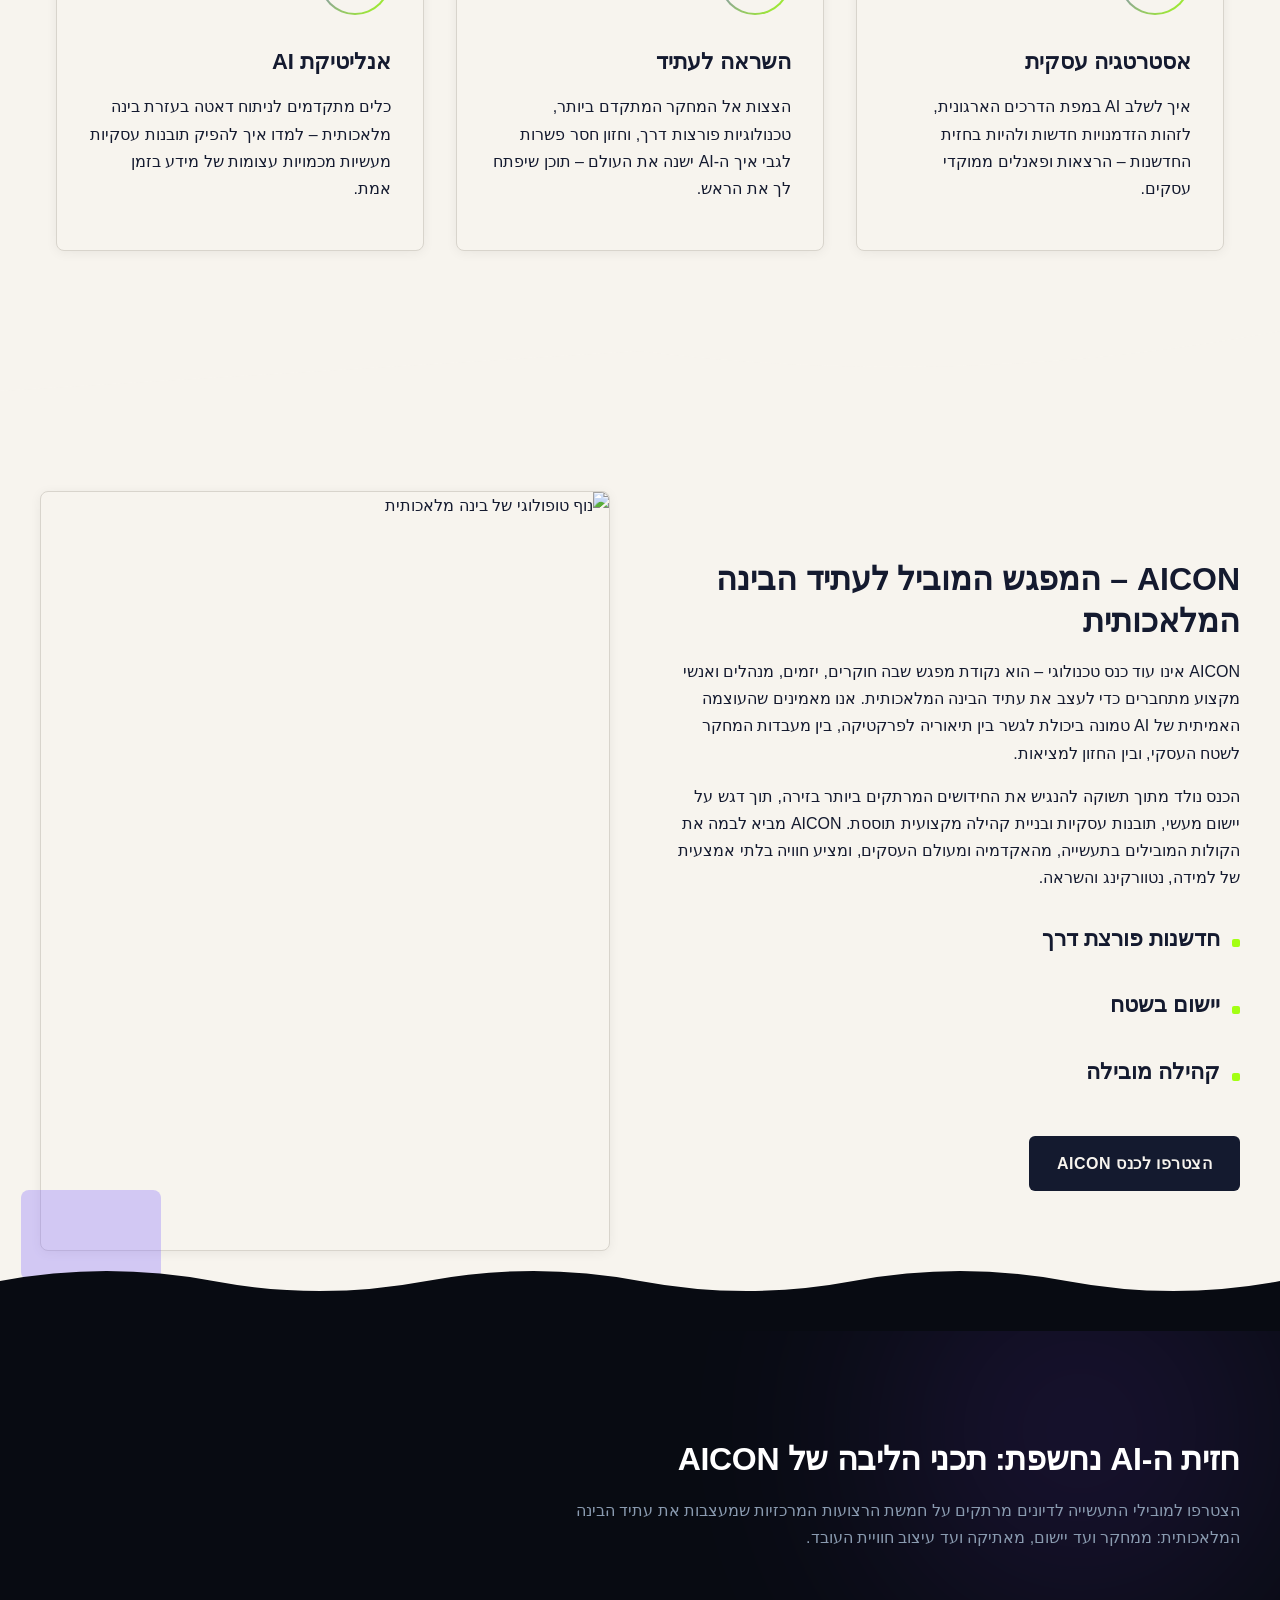
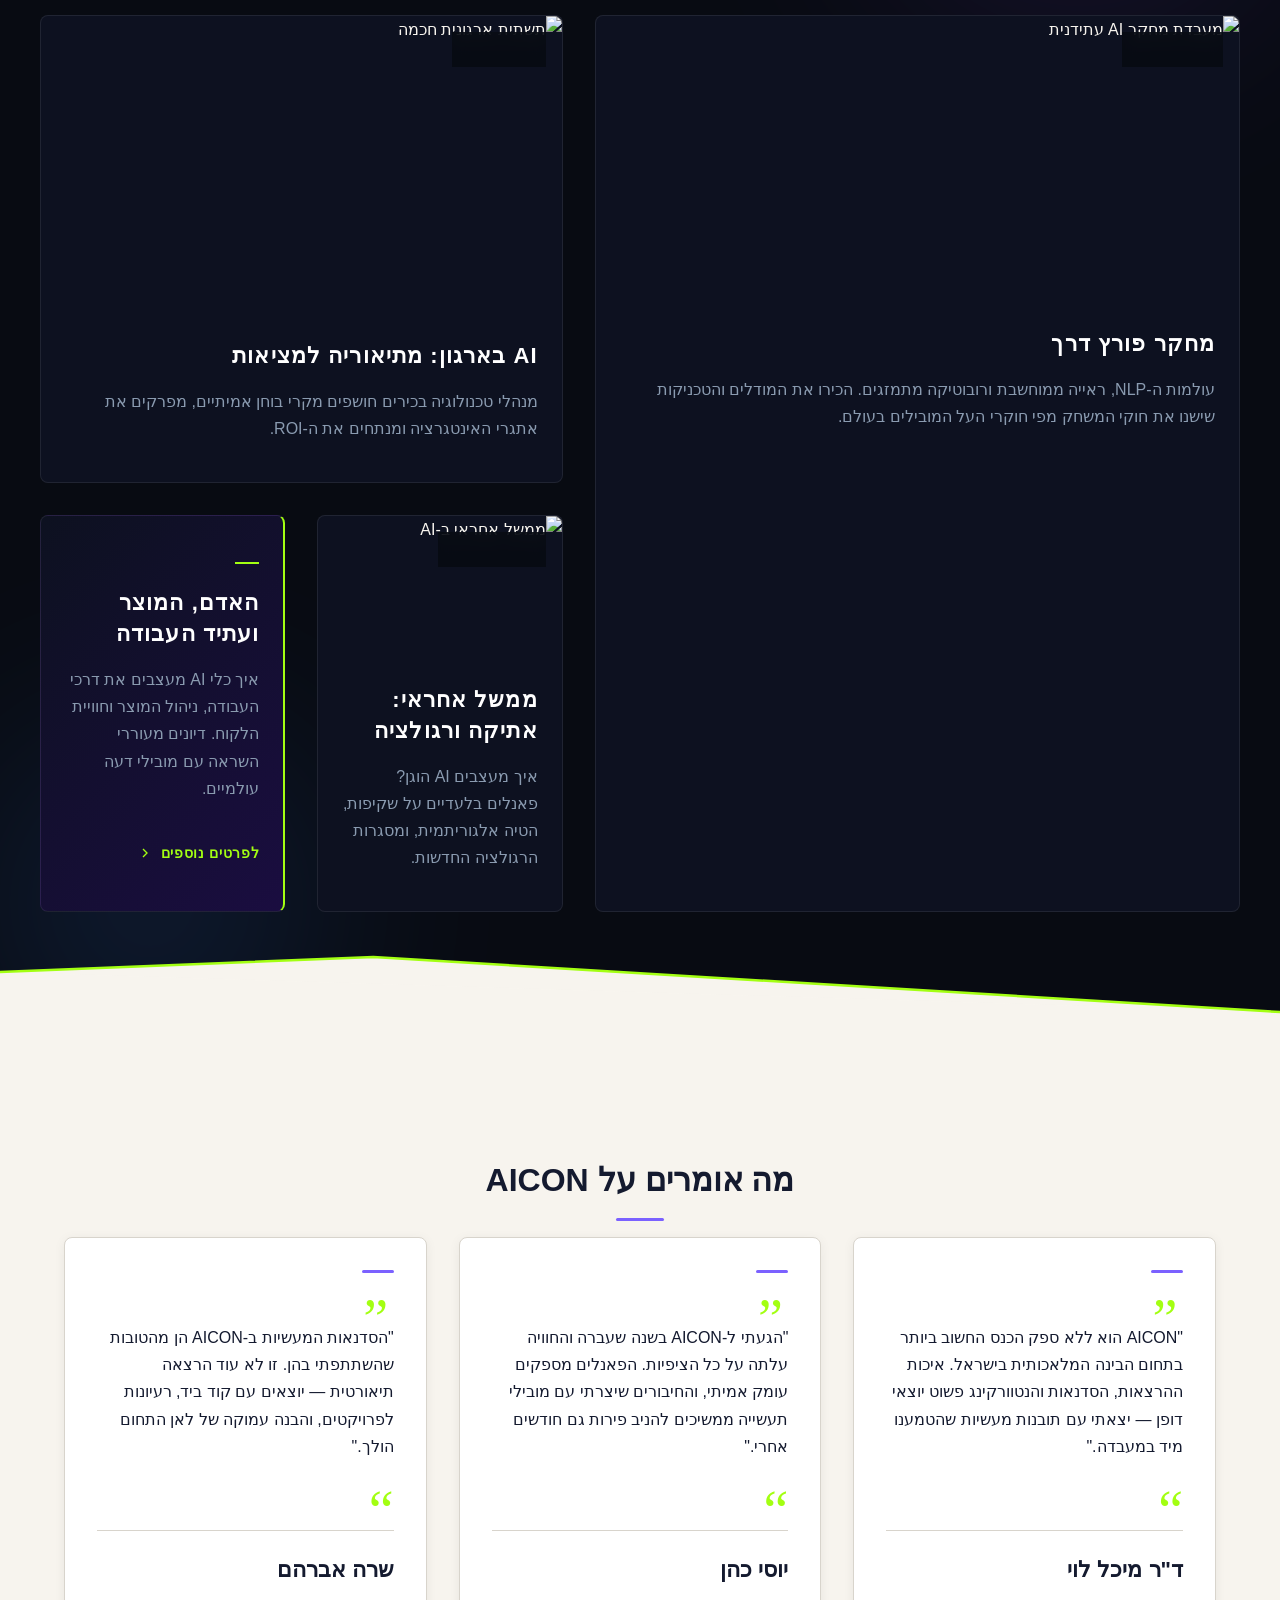
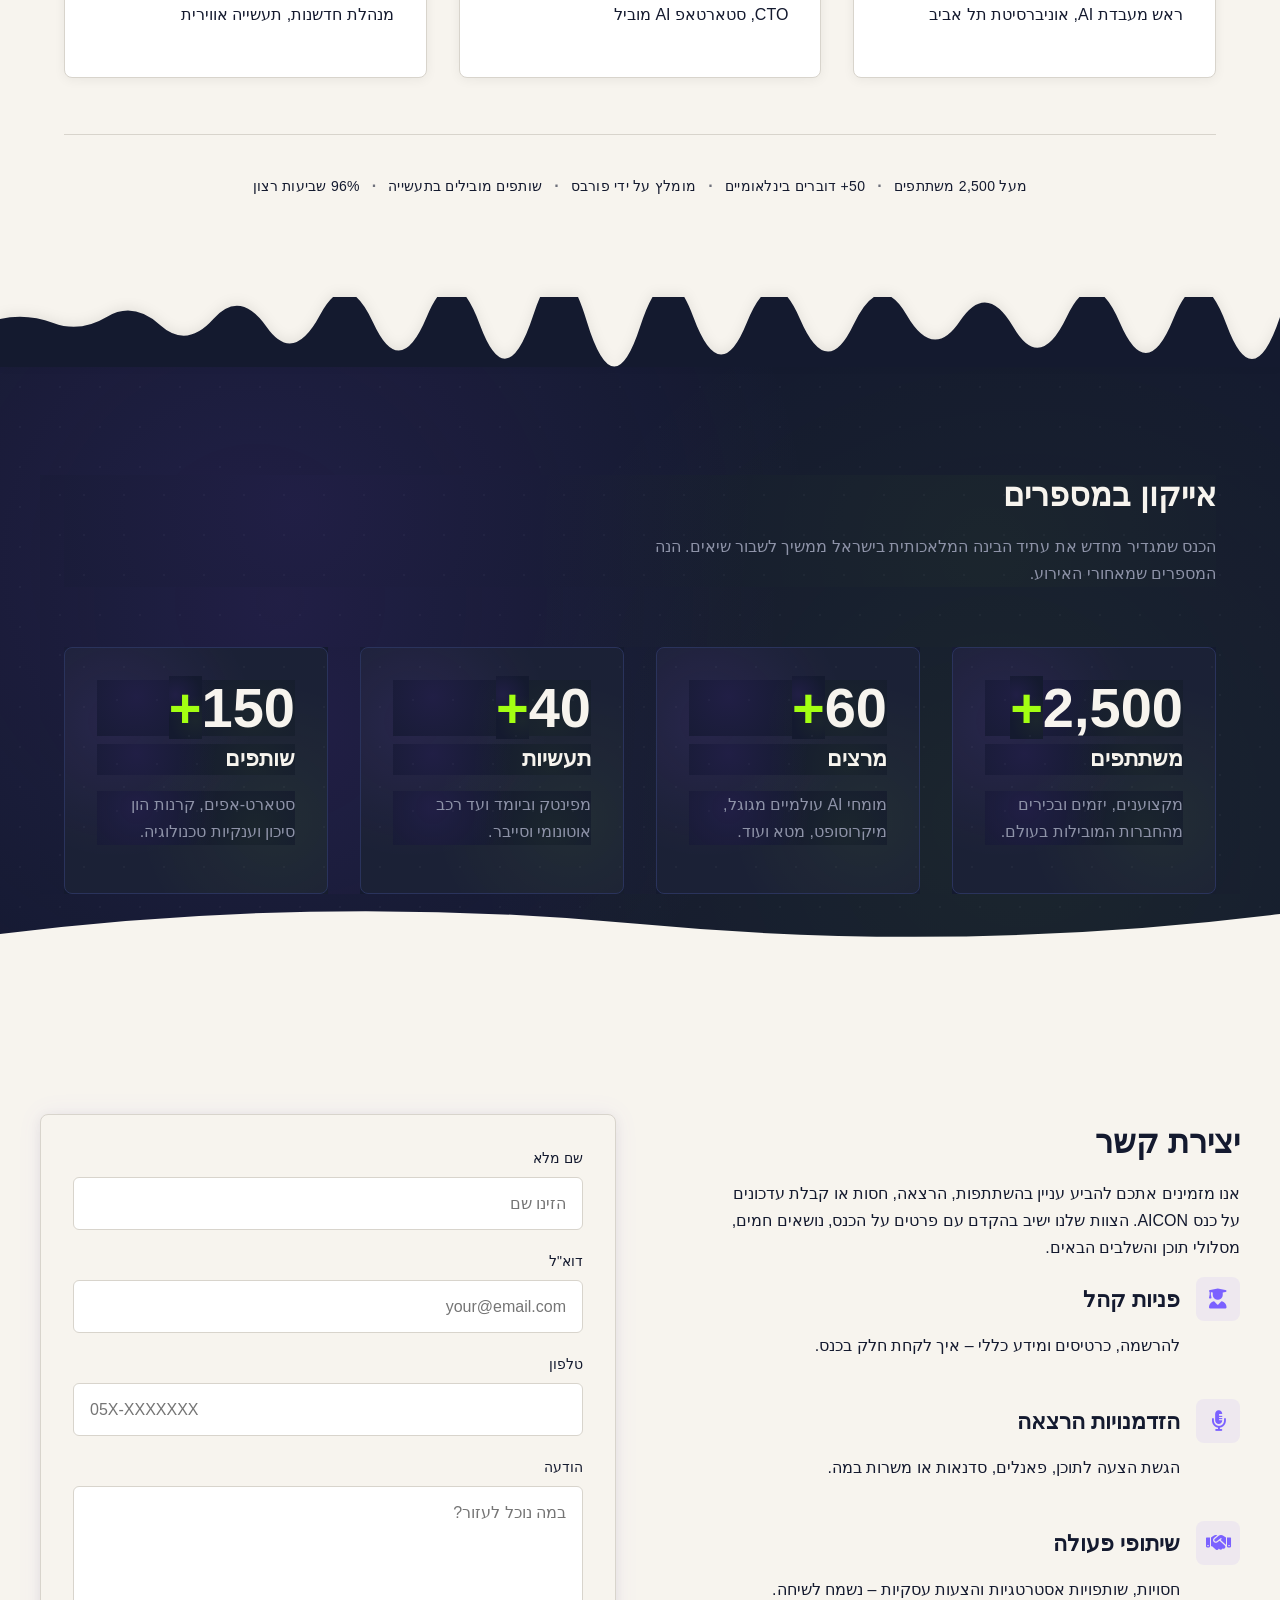
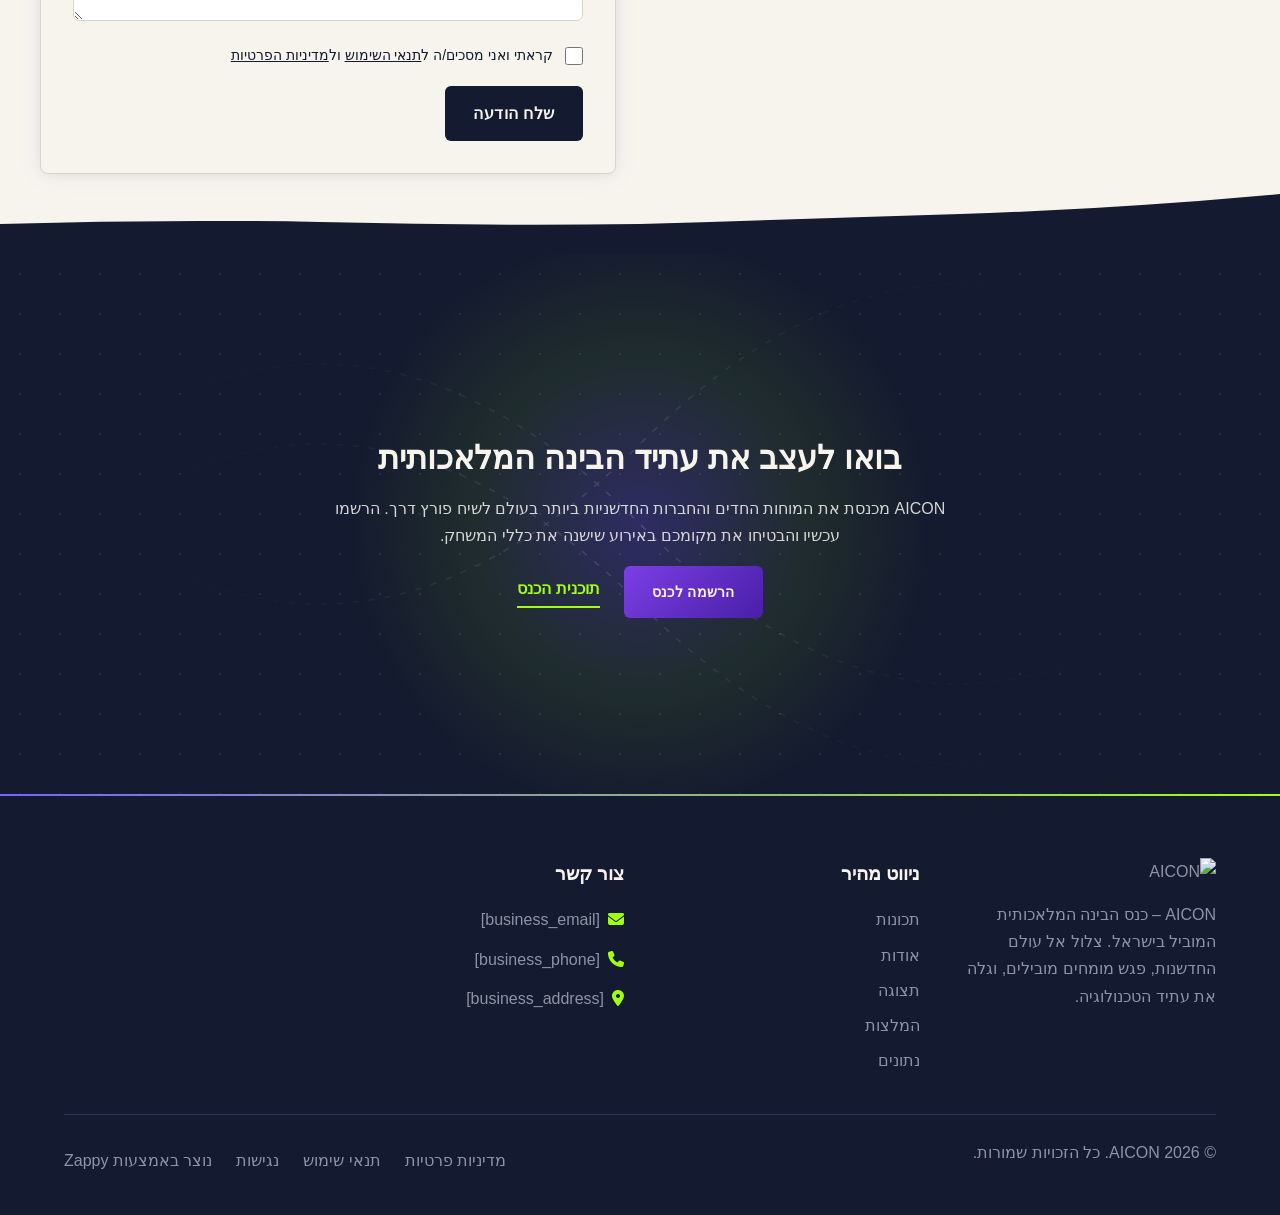
==== commit efd37d91: "Background sync: Progressive GitHub Sync" ====
--- a/index.html
+++ b/index.html
@@ -845,9 +845,9 @@
   <div class="index-features-container">
     <h2 class="index-features-title">מרכז הכובד של עולם ה-AI</h2>
     <p class="index-features-subtitle">ב-AICON תמצאו את התמהיל המושלם בין תיאוריה לפרקטיקה, בין רעיונות פורצי דרך להזדמנויות אמתיות – כל מה שצריך כדי להישאר בחזית.</p>
-    <div class="index-features-grid zappy-preserve-css-grid" id="zappy-auto-grid-1780312013318-3dqcj3" data-zappy-auto-grid="true" data-original-item-width="368" data-original-gap="32px" style="--zappy-grid-cols: repeat(3, minmax(0, 1fr)); display: grid; grid-template-columns: repeat(3, minmax(0, 1fr)); align-items: stretch !important;" data-zappy-explicit-columns="true">
-      
-      <div class="index-features-card" data-grid-item-index="0">
+    <div class="index-features-grid">
+      
+      <div class="index-features-card">
         <div class="index-features-icon-circle" aria-hidden="true">
           <svg data-element-type="icon" data-icon-type="svg" viewBox="0 0 24 24" fill="none" stroke="currentColor" stroke-width="1.8" stroke-linecap="round" stroke-linejoin="round"><rect x="3" y="3" width="18" height="18" rx="3"></rect><line x1="3" y1="9" x2="21" y2="9"></line><line x1="9" y1="21" x2="9" y2="9"></line></svg>
         </div>
@@ -855,7 +855,7 @@
         <p class="index-features-card-text">הרצאות מפי מיטב החוקרים, היזמים והמובילים בתחום הבינה המלאכותית – תובנות עדכניות, דוגמאות מהשטח, ותחזיות לעתיד.</p>
       </div>
 
-      <div class="index-features-card" data-grid-item-index="1">
+      <div class="index-features-card">
         <div class="index-features-icon-circle" aria-hidden="true">
           <svg data-element-type="icon" data-icon-type="svg" viewBox="0 0 24 24" fill="none" stroke="currentColor" stroke-width="1.8" stroke-linecap="round" stroke-linejoin="round"><circle cx="12" cy="12" r="3"></circle><path d="M12 2v4"></path><path d="M12 18v4"></path><path d="M4.93 4.93l2.83 2.83"></path><path d="M16.24 16.24l2.83 2.83"></path><path d="M2 12h4"></path><path d="M18 12h4"></path><path d="M4.93 19.07l2.83-2.83"></path><path d="M16.24 7.76l2.83-2.83"></path></svg>
         </div>
@@ -863,7 +863,7 @@
         <p class="index-features-card-text">סדנאות מעשיות ומקרי בוחן שמראים איך ליישם בינה מלאכותית בעסקים, במוצרים ובחיי היומיום – לא תיאוריה, אלא כלים אמיתיים.</p>
       </div>
 
-      <div class="index-features-card" data-grid-item-index="2">
+      <div class="index-features-card">
         <div class="index-features-icon-circle" aria-hidden="true">
           <svg data-element-type="icon" data-icon-type="svg" viewBox="0 0 24 24" fill="none" stroke="currentColor" stroke-width="1.8" stroke-linecap="round" stroke-linejoin="round"><circle cx="9" cy="7" r="1.5"></circle><circle cx="15" cy="7" r="1.5"></circle><path d="M9 7a5 5 0 0 0-5 5"></path><path d="M15 7a5 5 0 0 1 5 5"></path><path d="M4 20c0-3.3 2.7-6 6-6h4c3.3 0 6 2.7 6 6"></path></svg>
         </div>
@@ -871,7 +871,7 @@
         <p class="index-features-card-text">הזדמנות לפגוש מאות אנשי מקצוע, משקיעים, חוקרים ומובילי דעה – ליצור שיתופי פעולה ולבנות קשרים שילוו אותך לאורך כל הקריירה.</p>
       </div>
 
-      <div class="index-features-card" data-grid-item-index="3" >
+      <div class="index-features-card">
         <div class="index-features-icon-circle" aria-hidden="true">
           <svg data-element-type="icon" data-icon-type="svg" viewBox="0 0 24 24" fill="none" stroke="currentColor" stroke-width="1.8" stroke-linecap="round" stroke-linejoin="round"><path d="M6 2 3 6v14a2 2 0 0 0 2 2h14a2 2 0 0 0 2-2V6l-3-4Z"></path><path d="M3 6h18"></path><path d="M16 10a4 4 0 0 1-8 0"></path></svg>
         </div>
@@ -879,7 +879,7 @@
         <p class="index-features-card-text">איך לשלב AI במפת הדרכים הארגונית, לזהות הזדמנויות חדשות ולהיות בחזית החדשנות – הרצאות ופאנלים ממוקדי עסקים.</p>
       </div>
 
-      <div class="index-features-card" data-grid-item-index="4" >
+      <div class="index-features-card">
         <div class="index-features-icon-circle" aria-hidden="true">
           <svg data-element-type="icon" data-icon-type="svg" viewBox="0 0 24 24" fill="none" stroke="currentColor" stroke-width="1.8" stroke-linecap="round" stroke-linejoin="round"><path d="M12 3a6 6 0 0 0 9 9 9 9 0 1 1-9-9Z"></path></svg>
         </div>
@@ -887,13 +887,15 @@
         <p class="index-features-card-text">הצצות אל המחקר המתקדם ביותר, טכנולוגיות פורצות דרך, וחזון חסר פשרות לגבי איך ה-AI ישנה את העולם – תוכן שיפתח לך את הראש.</p>
       </div>
 
-    <div class="index-features-card" data-grid-item-index="5" style="grid-area: auto !important;">
+      <div class="index-features-card">
         <div class="index-features-icon-circle" aria-hidden="true">
-          <svg data-element-type="icon" data-icon-type="svg" viewBox="0 0 24 24" fill="none" stroke="currentColor" stroke-width="1.8" stroke-linecap="round" stroke-linejoin="round" data-element-id="icon-1780312056320-bx4q70zbm"><path d="M12 3a6 6 0 0 0 9 9 9 9 0 1 1-9-9Z"></path></svg>
-        </div>
-        <h3 class="index-features-card-title" >השראה לעתיד</h3>
-        <p class="index-features-card-text" >הצצות אל המחקר המתקדם ביותר, טכנולוגיות פורצות דרך, וחזון חסר פשרות לגבי איך ה-AI ישנה את העולם – תוכן שיפתח לך את הראש.</p>
-      </div></div>
+          <svg data-element-type="icon" data-icon-type="svg" viewBox="0 0 24 24" fill="none" stroke="currentColor" stroke-width="1.8" stroke-linecap="round" stroke-linejoin="round"><line x1="18" y1="20" x2="18" y2="10"></line><line x1="12" y1="20" x2="12" y2="4"></line><line x1="6" y1="20" x2="6" y2="14"></line></svg>
+        </div>
+        <h3 class="index-features-card-title">אנליטיקת AI</h3>
+        <p class="index-features-card-text">כלים מתקדמים לניתוח דאטה בעזרת בינה מלאכותית – למדו איך להפיק תובנות עסקיות מעשיות מכמויות עצומות של מידע בזמן אמת.</p>
+      </div>
+
+    </div>
   </div>
 
   <!-- Bottom Divider -->
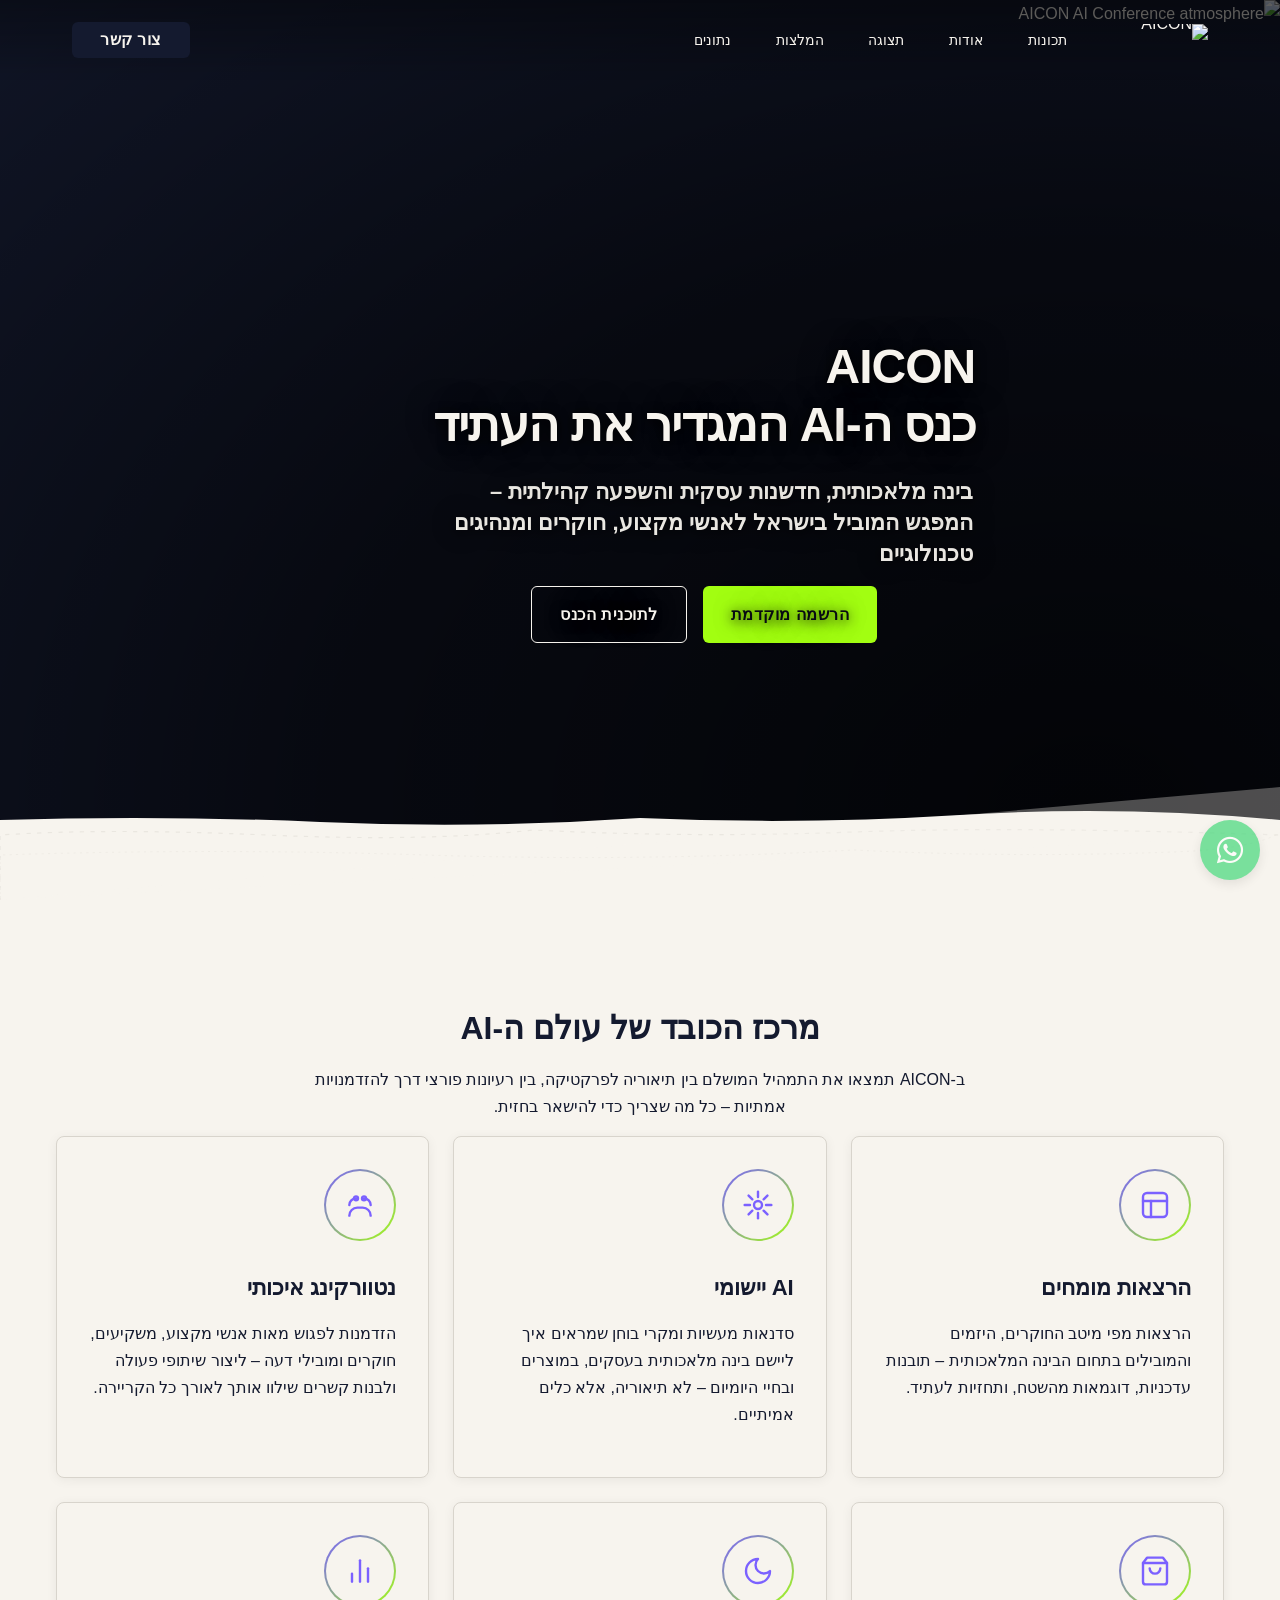
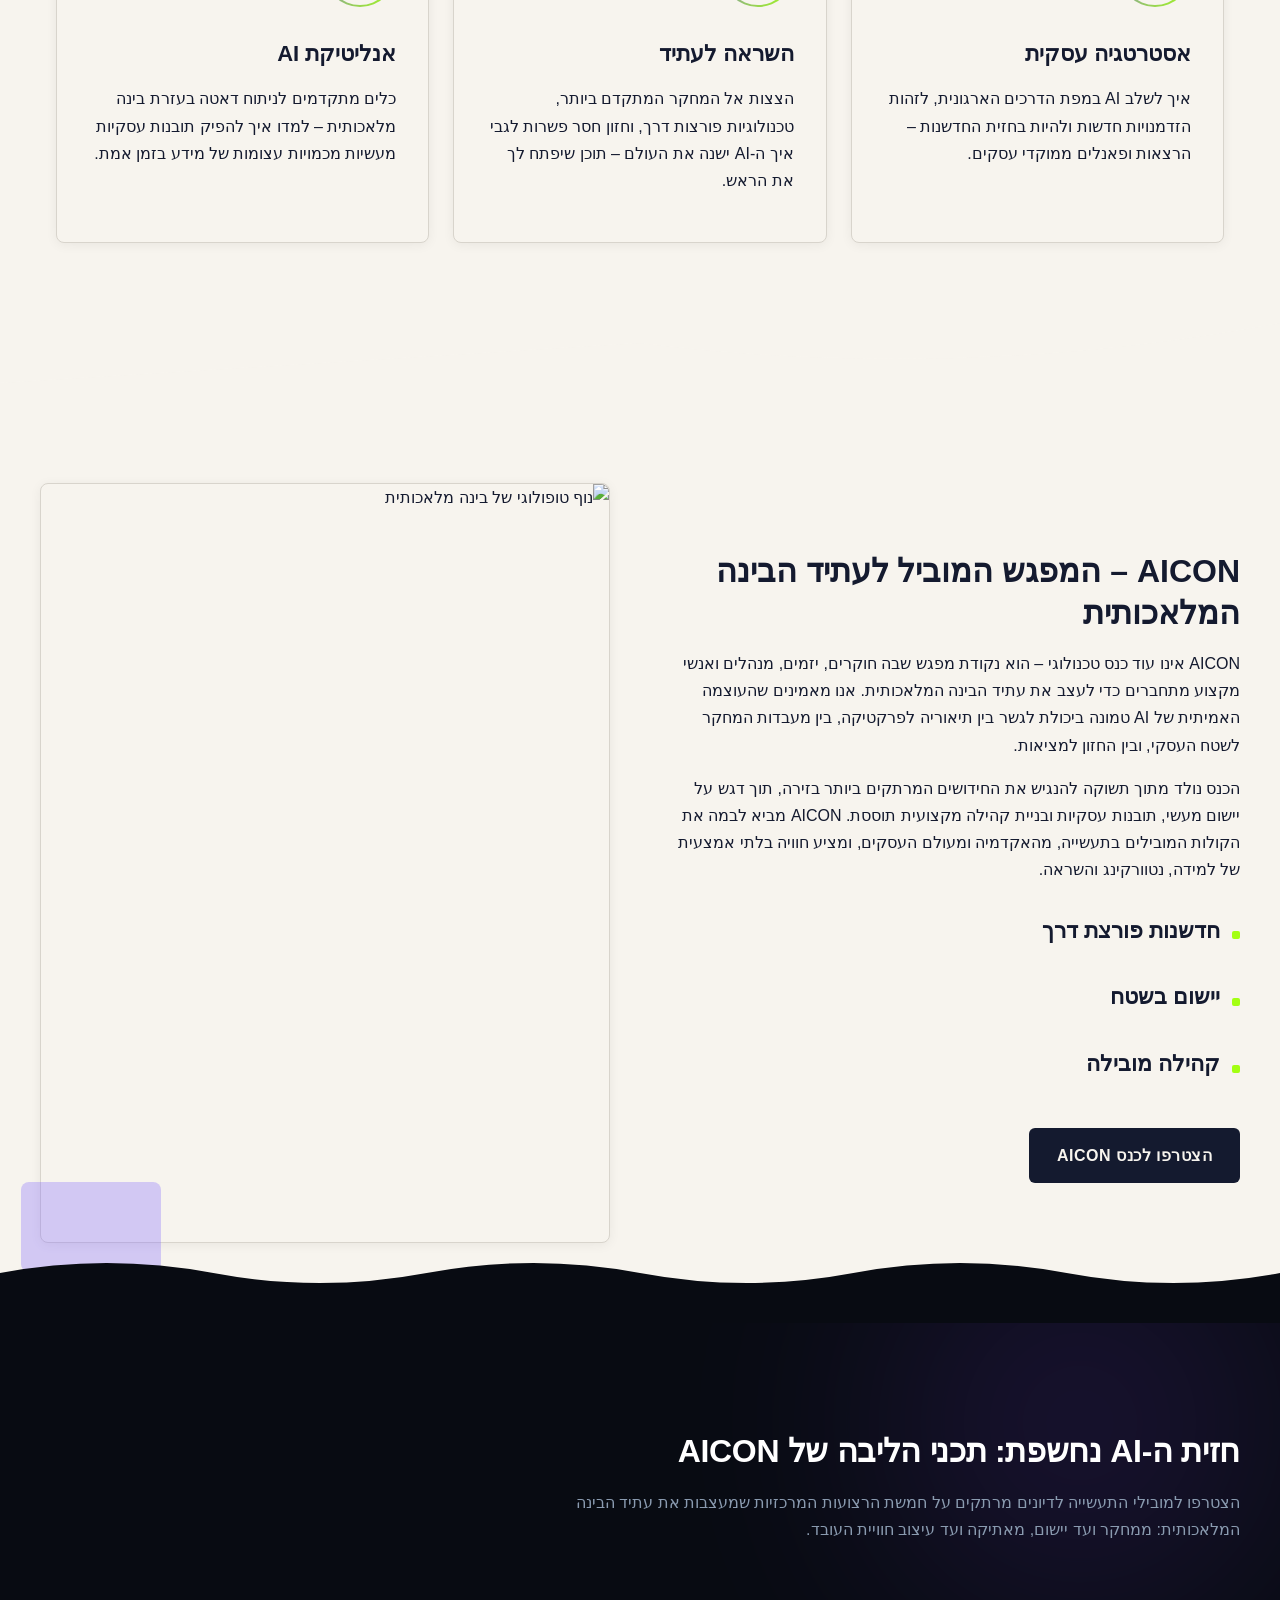
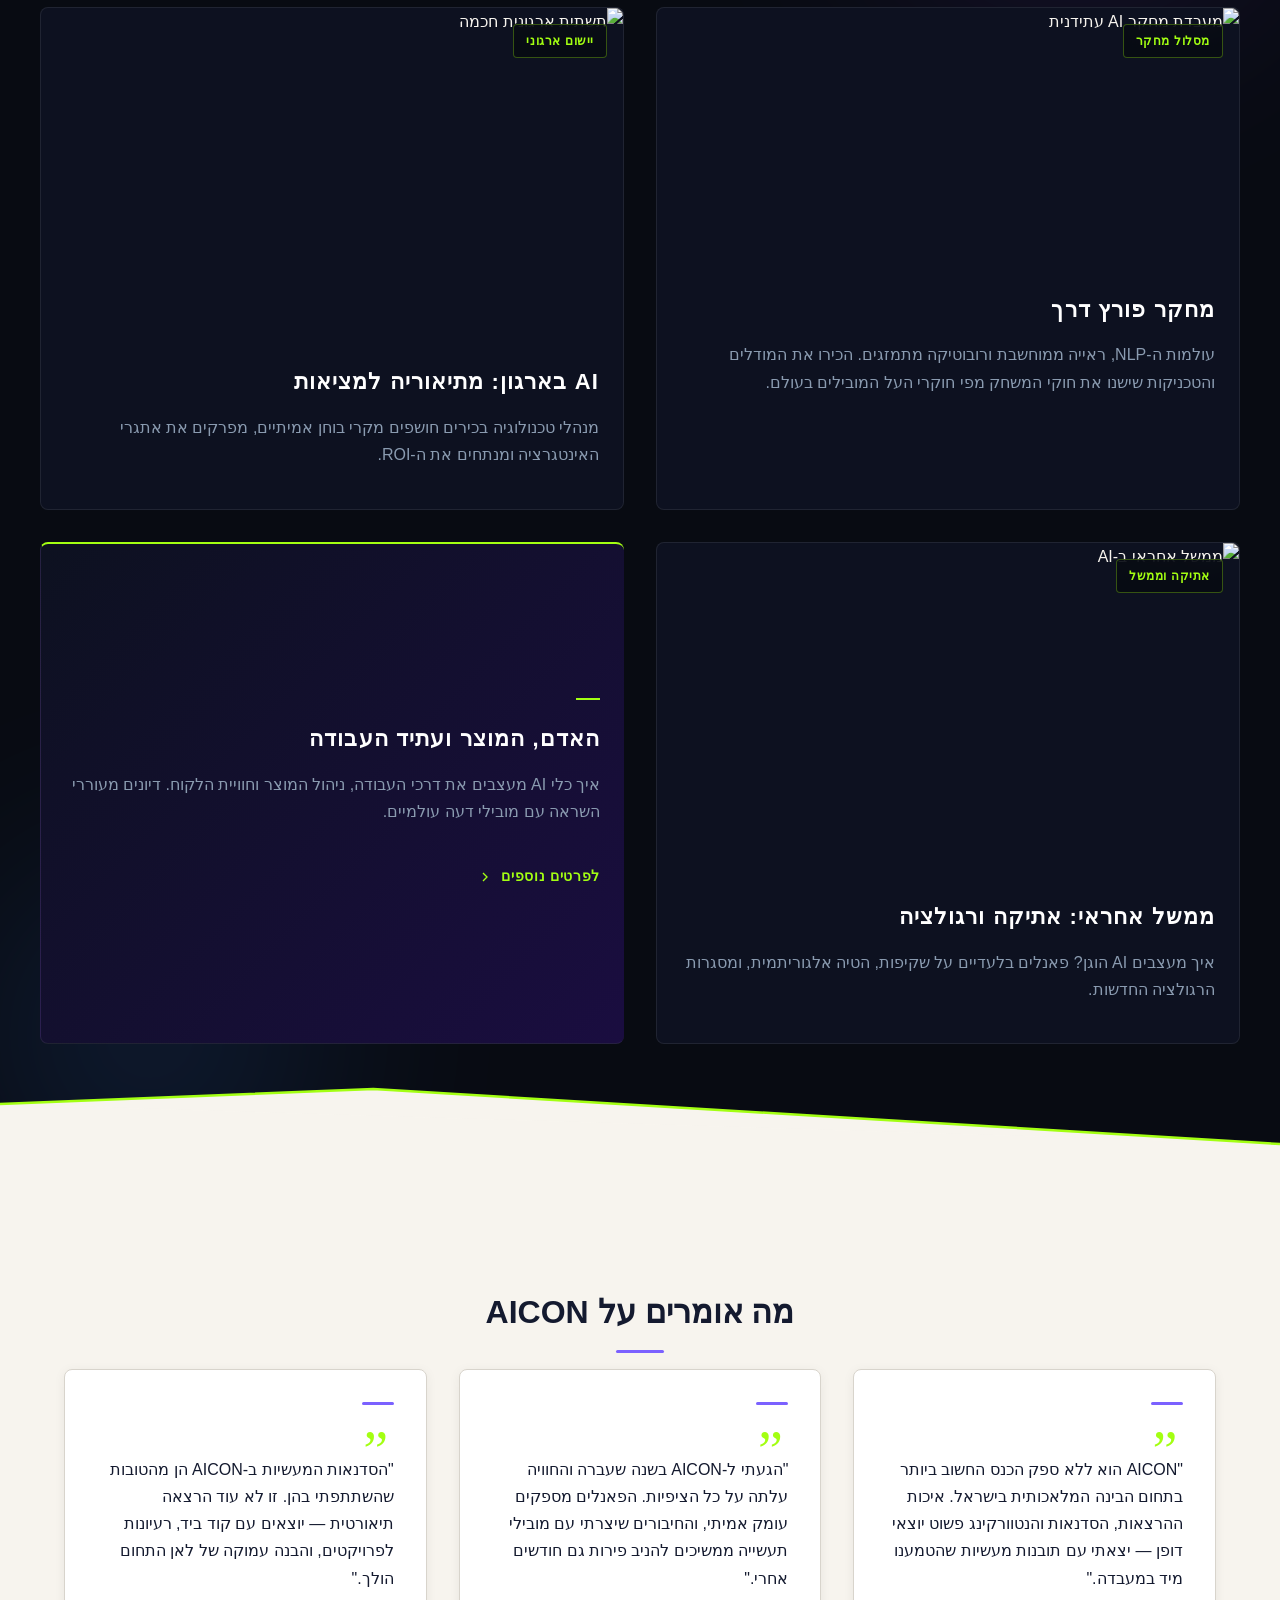
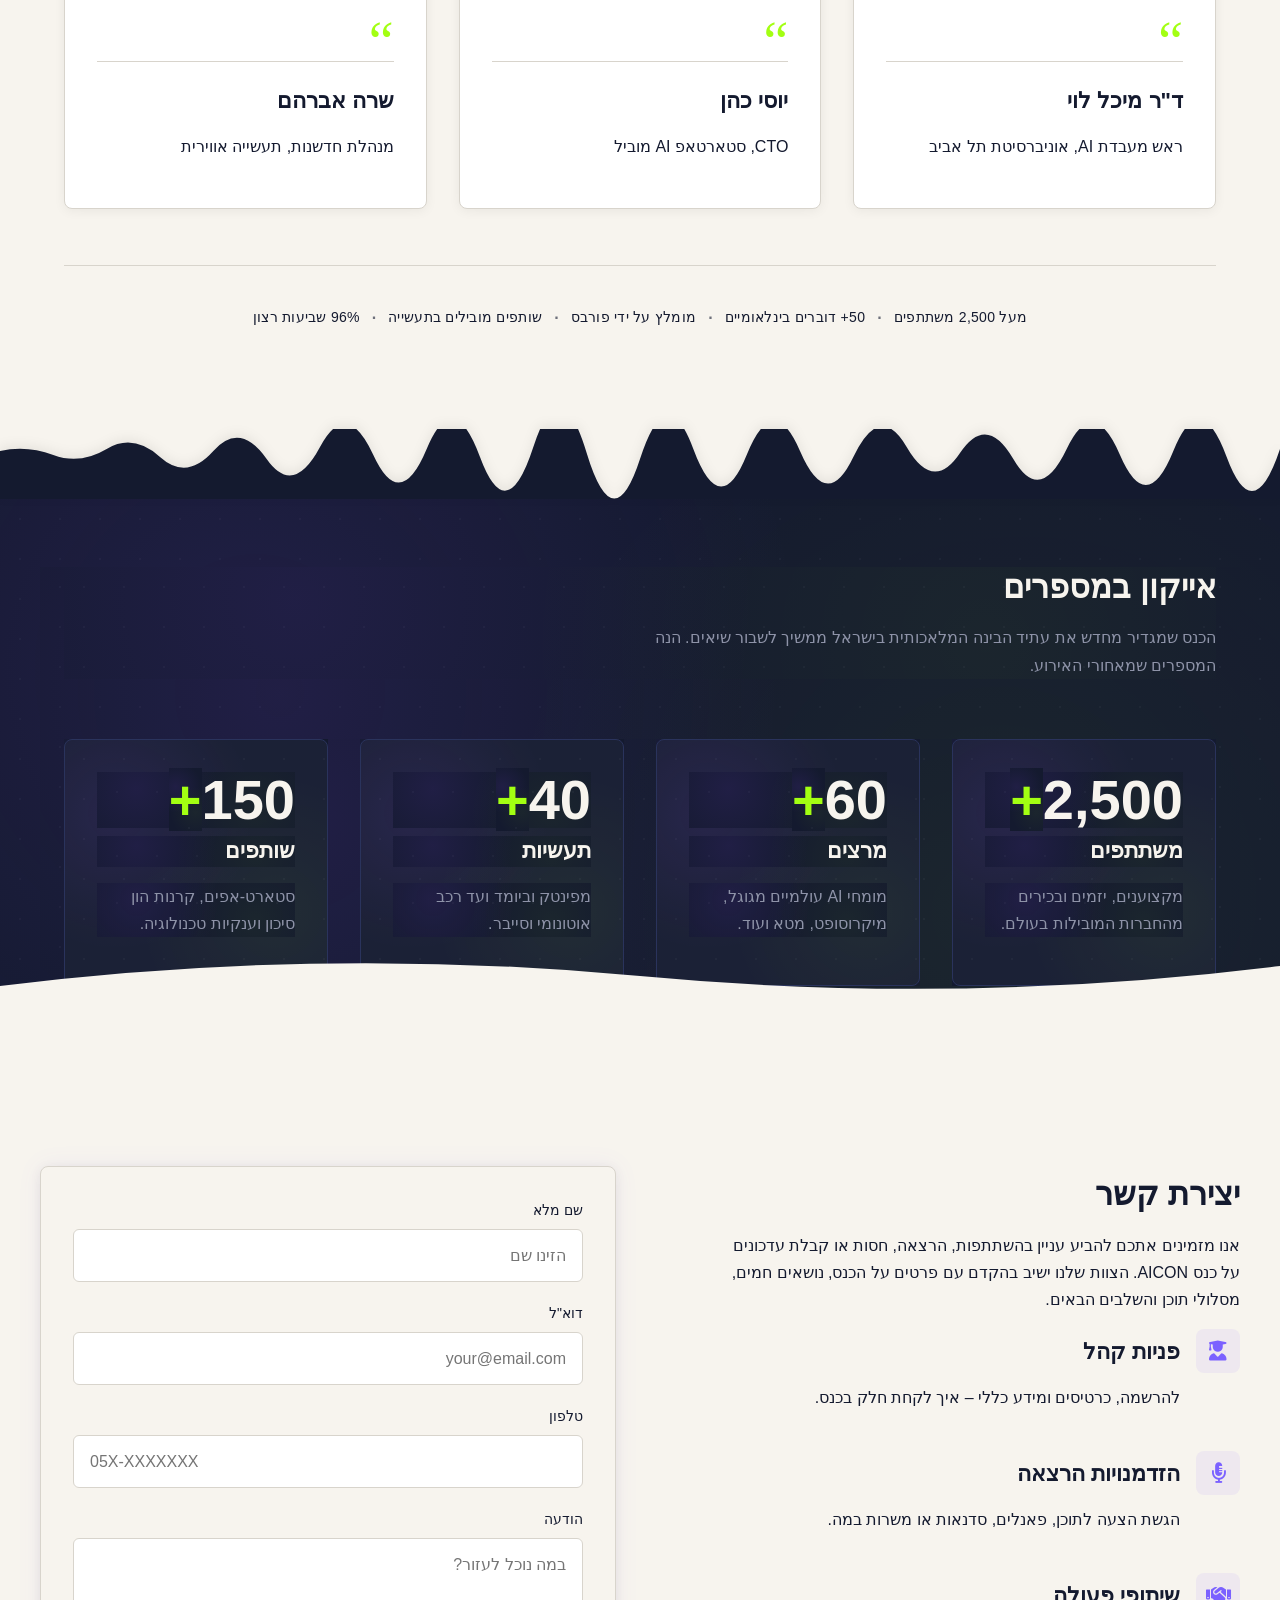
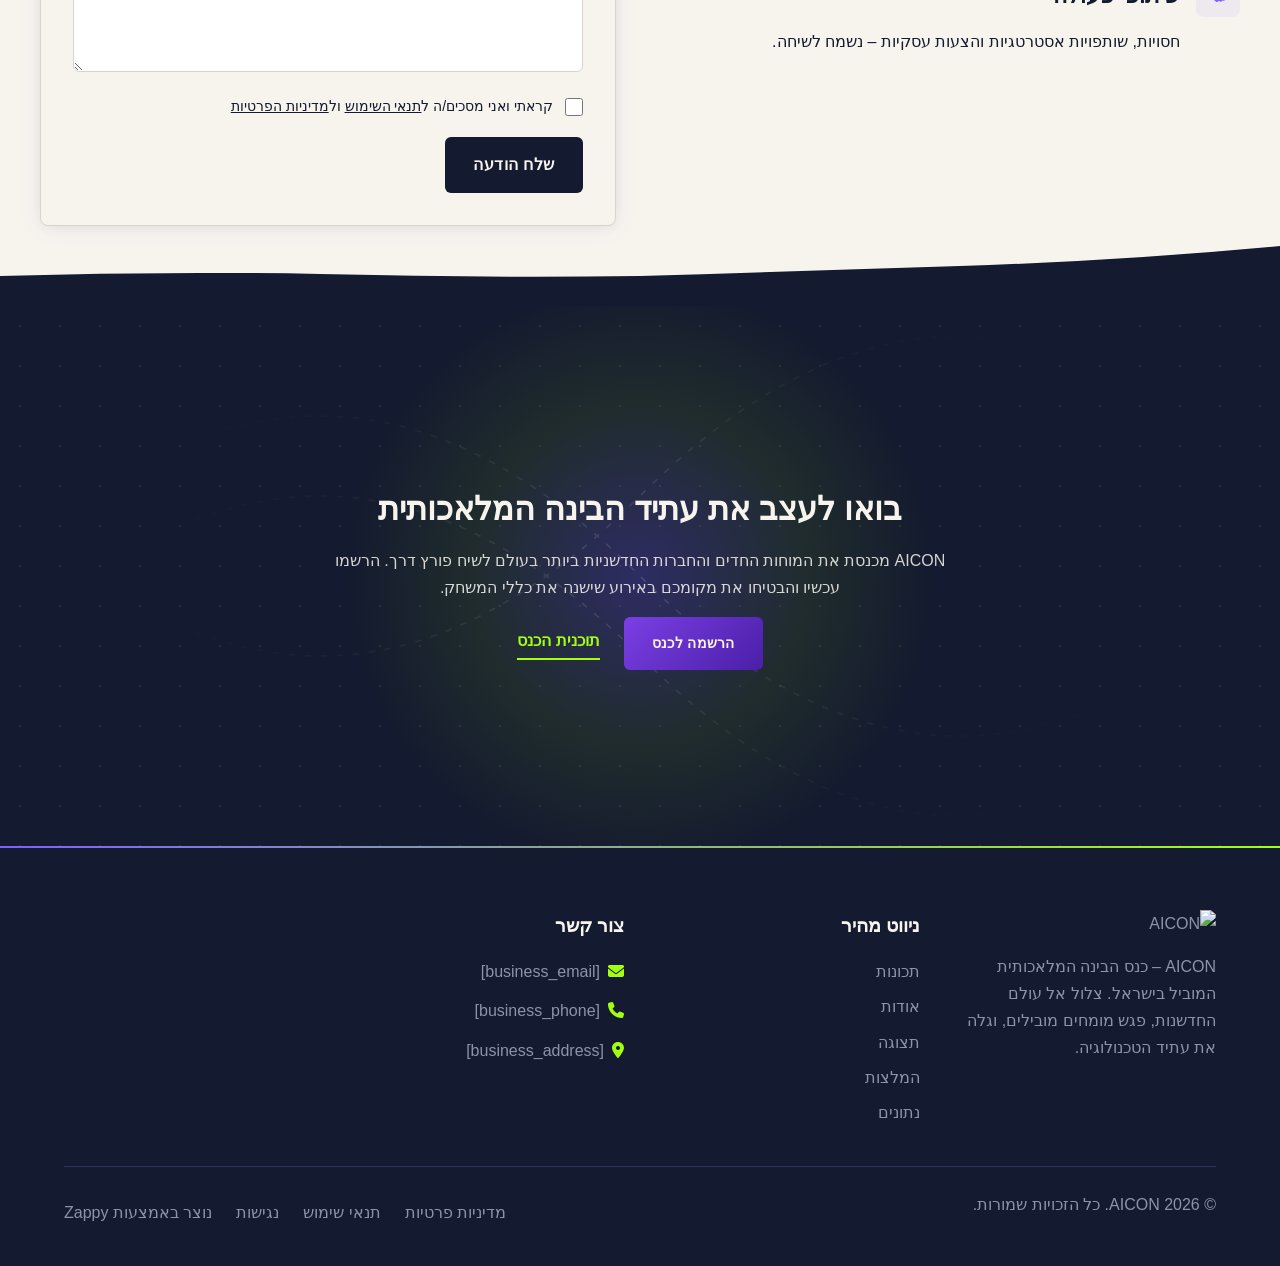
==== commit 74e52170: "Background sync: Progressive GitHub Sync" ====
--- a/index.html
+++ b/index.html
@@ -1085,7 +1085,7 @@
   </div>
 </section>
 
-<section data-band-index="5" id="stats" class="index-stats-section" data-layout-spec="בית-stats" style="background-color: var(--bg-dark); color: var(--text-light); position: relative; overflow: visible; padding-top: var(--spacing-section); padding-bottom: 120px;">
+<section data-band-index="5" id="stats" class="index-stats-section" data-layout-spec="בית-stats" style="background-color: var(--bg-dark); color: var(--text-light); position: relative; overflow: visible; padding-top: var(--spacing-section-mobile); padding-bottom: 80px">
   
   <div class="index-stats-section .container" style="max-width: 1200px; margin: 0 auto; padding: 0 24px; position: relative; z-index: 2;">
     
--- a/styles.css
+++ b/styles.css
@@ -2258,7 +2258,7 @@
   line-height: 1.7;
   text-align: center;
   max-width: 680px;
-  margin: 0 auto 48px auto;
+  margin: 0 auto 32px auto;
   color: var(--text-dark);
   font-family: 'Rubik', sans-serif;
 }
@@ -2266,7 +2266,7 @@
 .index-features-section .index-features-grid {
   display: grid;
   grid-template-columns: repeat(3, 1fr);
-  gap: 32px;
+  gap: 24px;
   direction: rtl;
 }
 
@@ -2602,12 +2602,11 @@
   margin: 0;
 }
 
-/* Mosaic Grid */
 .index-showcase-section .showcase-grid {
   display: grid;
-  grid-template-columns: 2fr 0.5fr 1fr 1fr;
+  grid-template-columns: 1fr 1fr;
   gap: var(--spacing-card-gap, 32px);
-  align-items: start;
+  align-items: stretch;
 }
 
 /* General Tile Styles */
@@ -2689,33 +2688,43 @@
   margin: 0 0 auto 0;
 }
 
-/* Large Tile */
 .index-showcase-section .tile-large {
   grid-column: 1 / 3;
   grid-row: 1 / 3;
+  height: auto;
+  align-self: stretch;
+  grid-area: auto;
 }
 
 .index-showcase-section .tile-large .tile-image {
   aspect-ratio: 16 / 7;
 }
 
-/* Small Tiles */
 .index-showcase-section .tile-small-top {
   grid-column: 3 / 5;
   grid-row: 1 / 2;
+  height: auto;
+  align-self: stretch;
+  grid-area: auto;
 }
 
 .index-showcase-section .tile-small-bottom {
   grid-column: 3 / 4;
   grid-row: 2 / 3;
-}
-
-/* Narrow Trust Tile */
+  align-self: stretch;
+  height: auto;
+  grid-area: auto;
+}
+
 .index-showcase-section .tile-narrow {
   grid-column: 4 / 5;
   grid-row: 2 / 3;
-  border-inline-start: 2px solid var(--accent);
+  border-inline-start: none;
   background: linear-gradient(135deg, #0D1120 0%, #1A0D40 100%);
+  align-self: stretch;
+  height: auto;
+  grid-area: auto;
+  border-top: 2px solid var(--accent);
 }
 
 .index-showcase-section .tile-narrow .tile-content {
@@ -4767,6 +4776,38 @@
 ._access-icon {
   display: flex !important;
 }
+
+@media (max-width: 768px) {
+.index-hero-section .index-hero-section__cta-row {
+  flex-direction: row !important;
+  align-items: center !important;
+  gap: 12px !important;
+  justify-content: flex-start !important;
+}
+
+.index-hero-section .index-hero-section__cta {
+  flex: 0 0 auto !important;
+  padding: 12px 20px !important;
+  font-size: 0.875rem !important;
+  white-space: nowrap !important;
+}
+}
+
+@media (max-width: 768px) {
+.index-hero-section .index-hero-section__cta-row {
+  flex-direction: row !important;
+  align-items: center !important;
+  gap: 12px !important;
+  justify-content: flex-start !important;
+}
+
+.index-hero-section .index-hero-section__cta {
+  flex: 0 0 auto !important;
+  padding: 12px 20px !important;
+  font-size: 0.875rem !important;
+  white-space: nowrap !important;
+}
+}
 /* mobile-submenu-overflow-fix */
 @media (max-width: 768px) {
   .navbar .sub-menu.mobile-expanded,
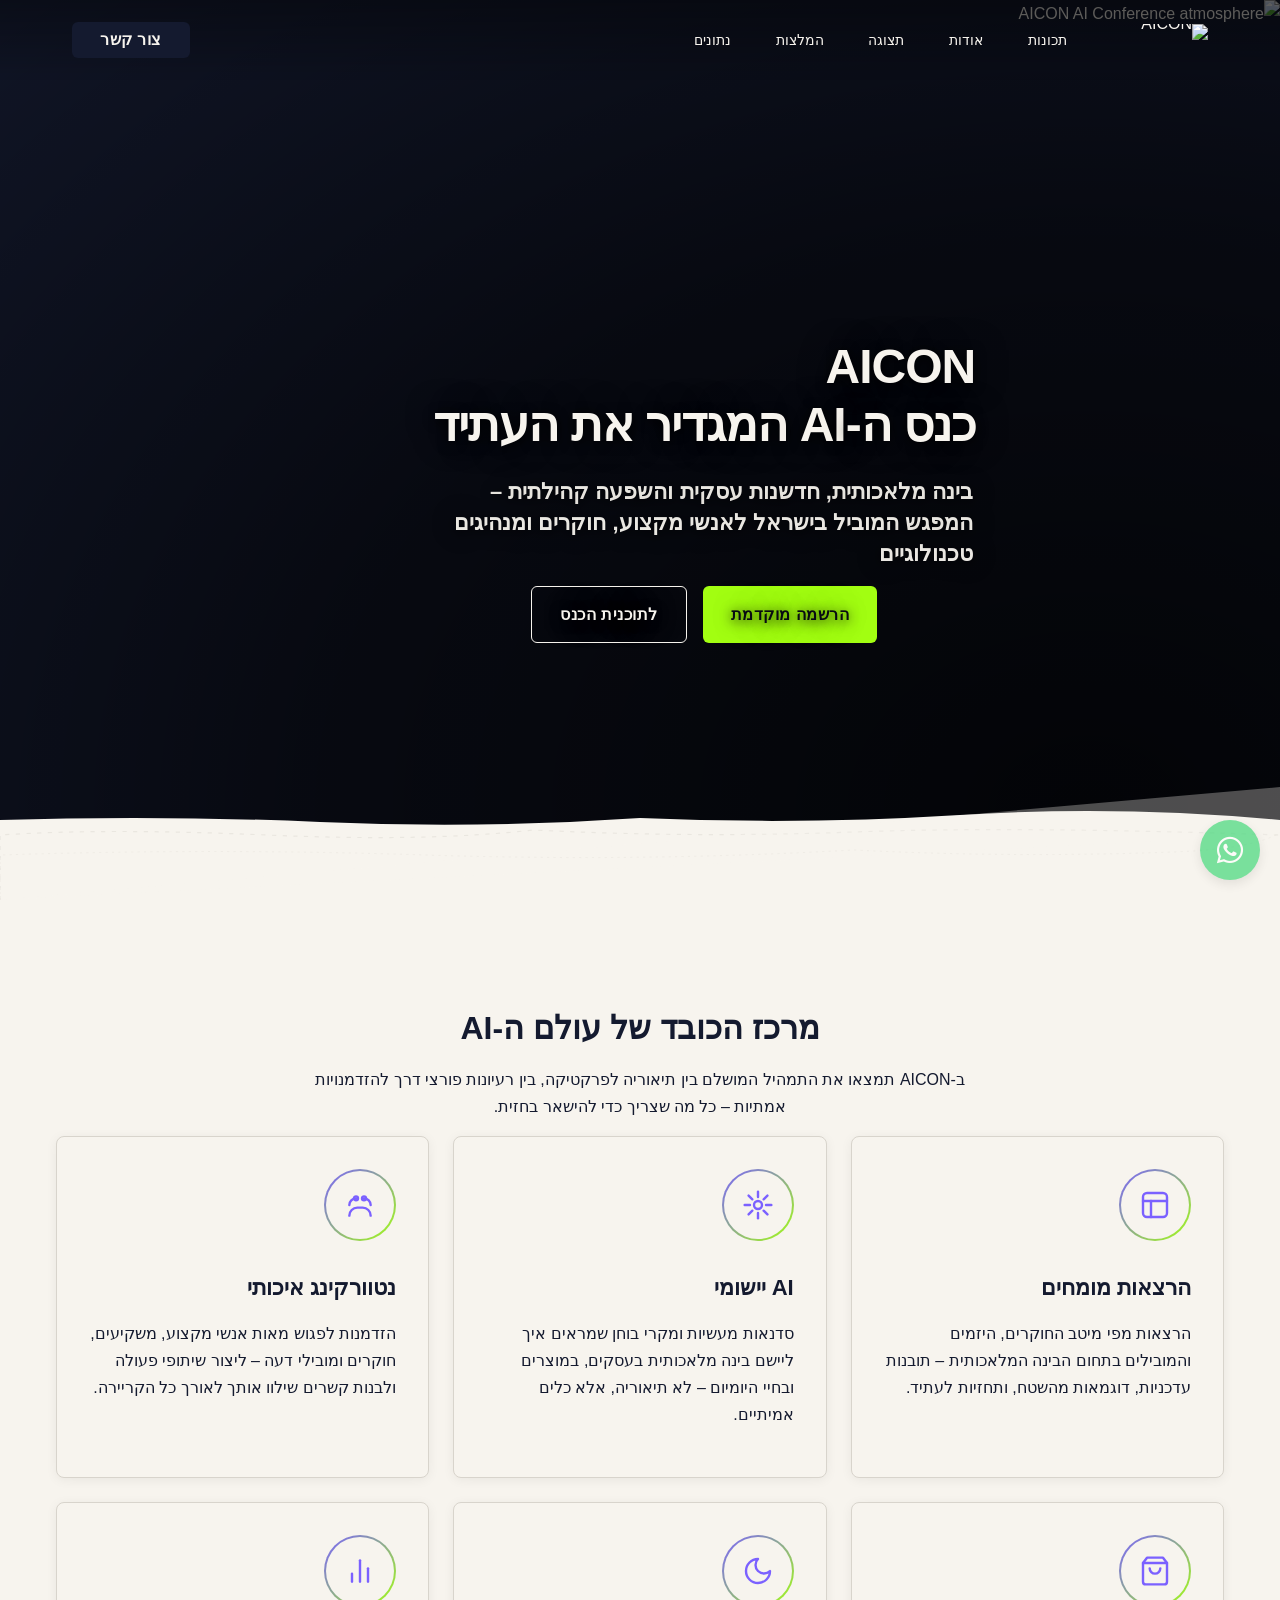
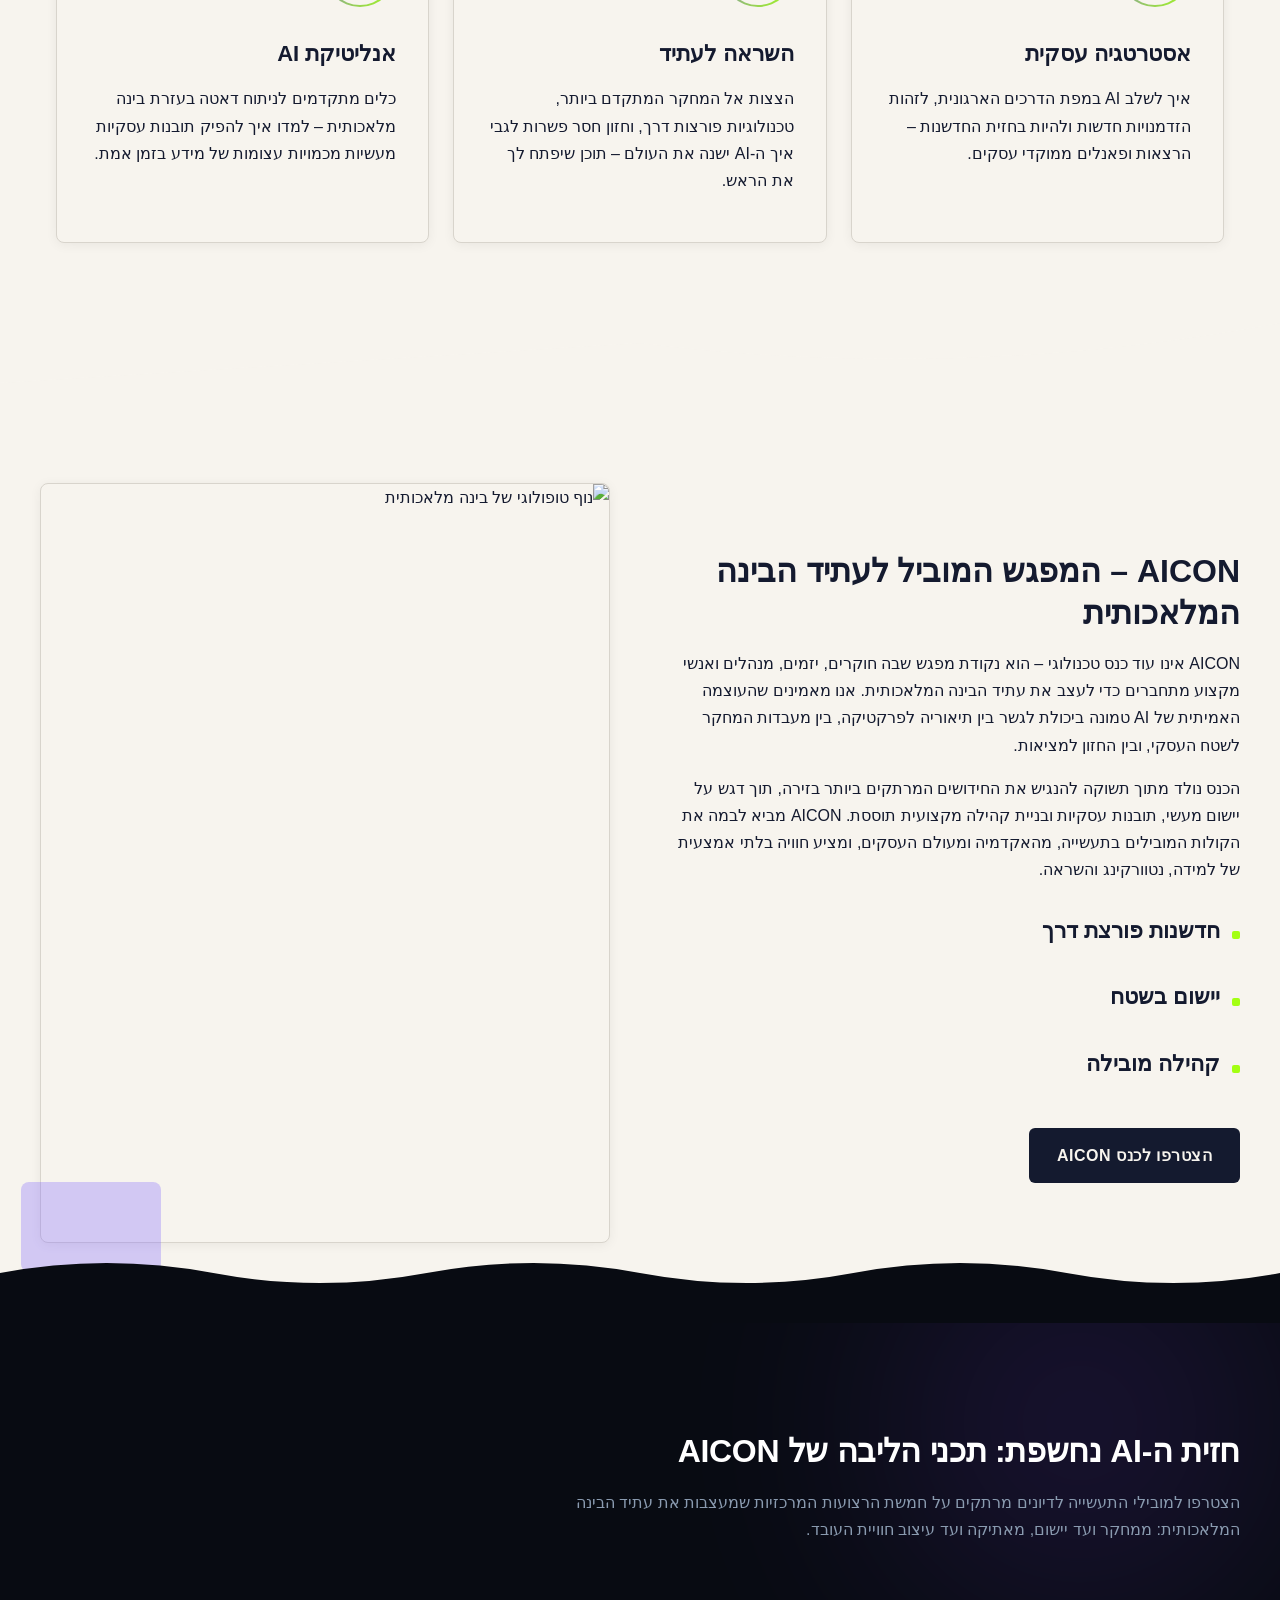
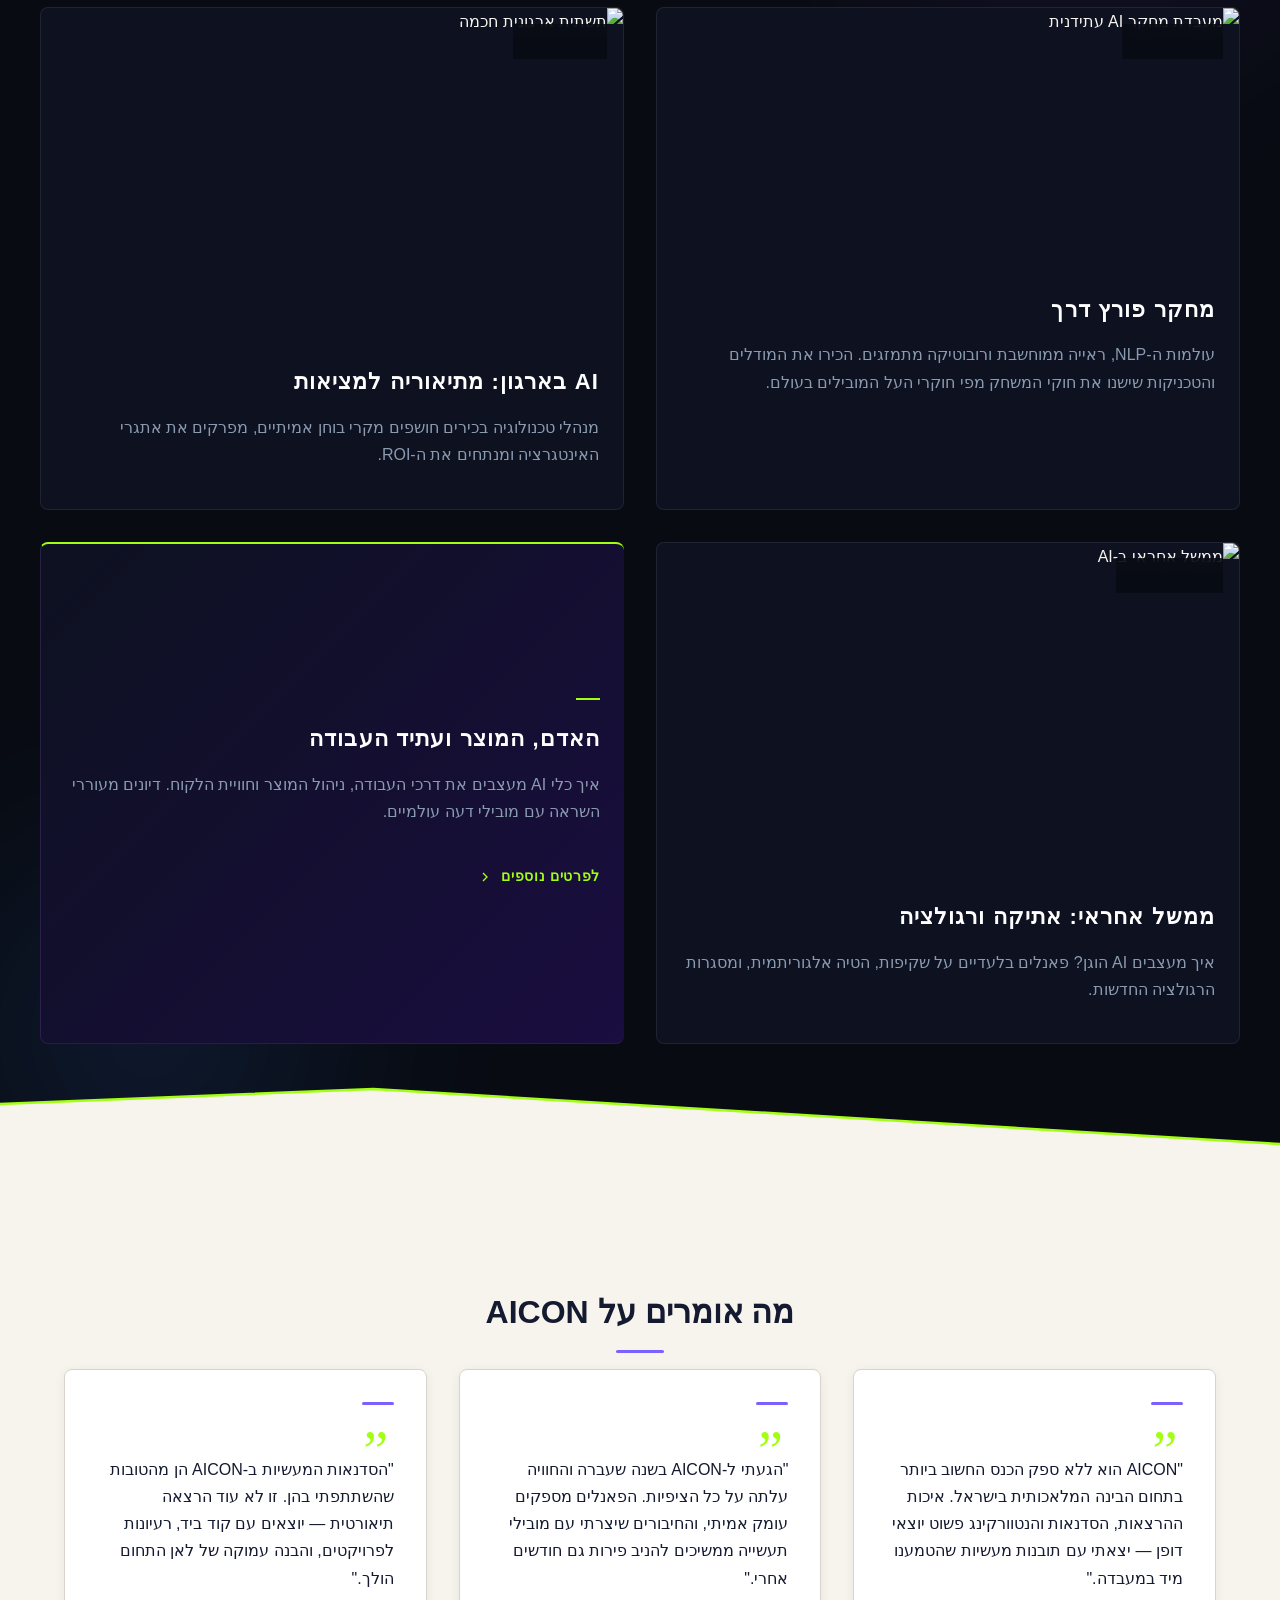
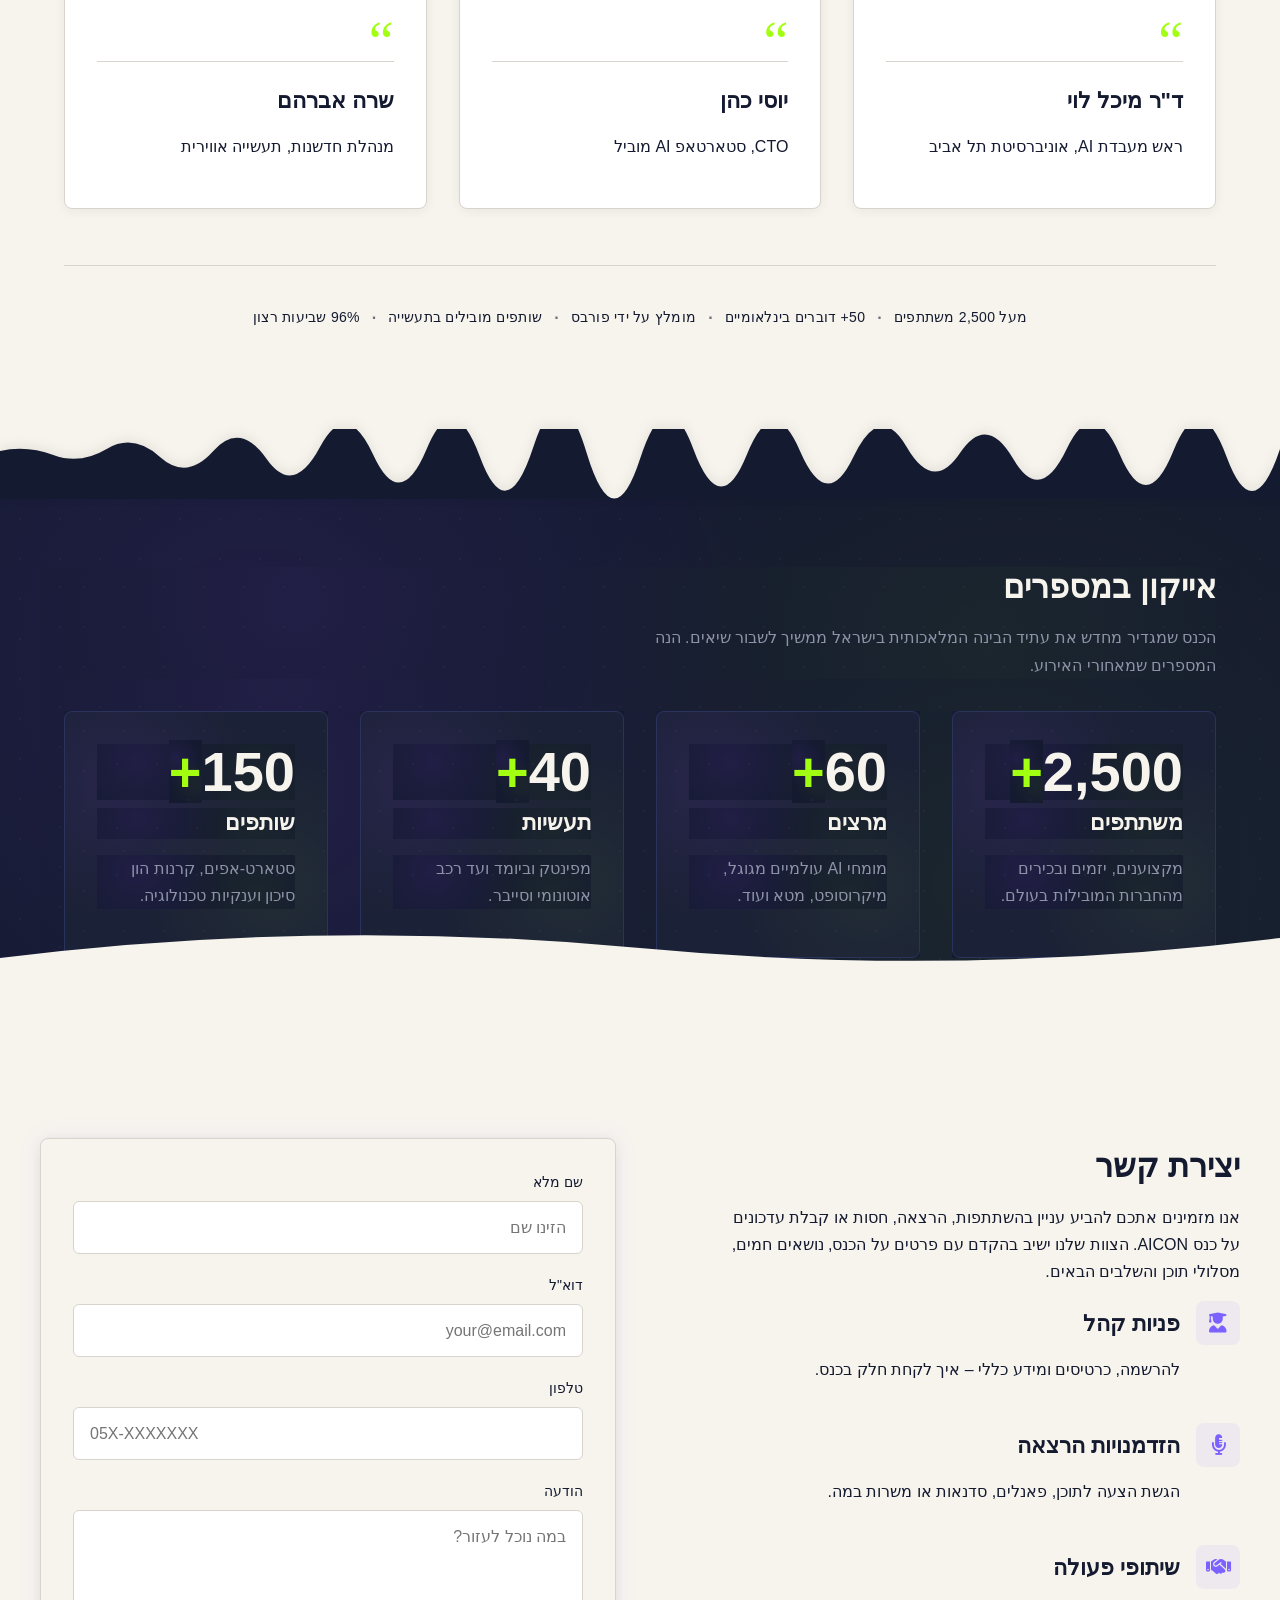
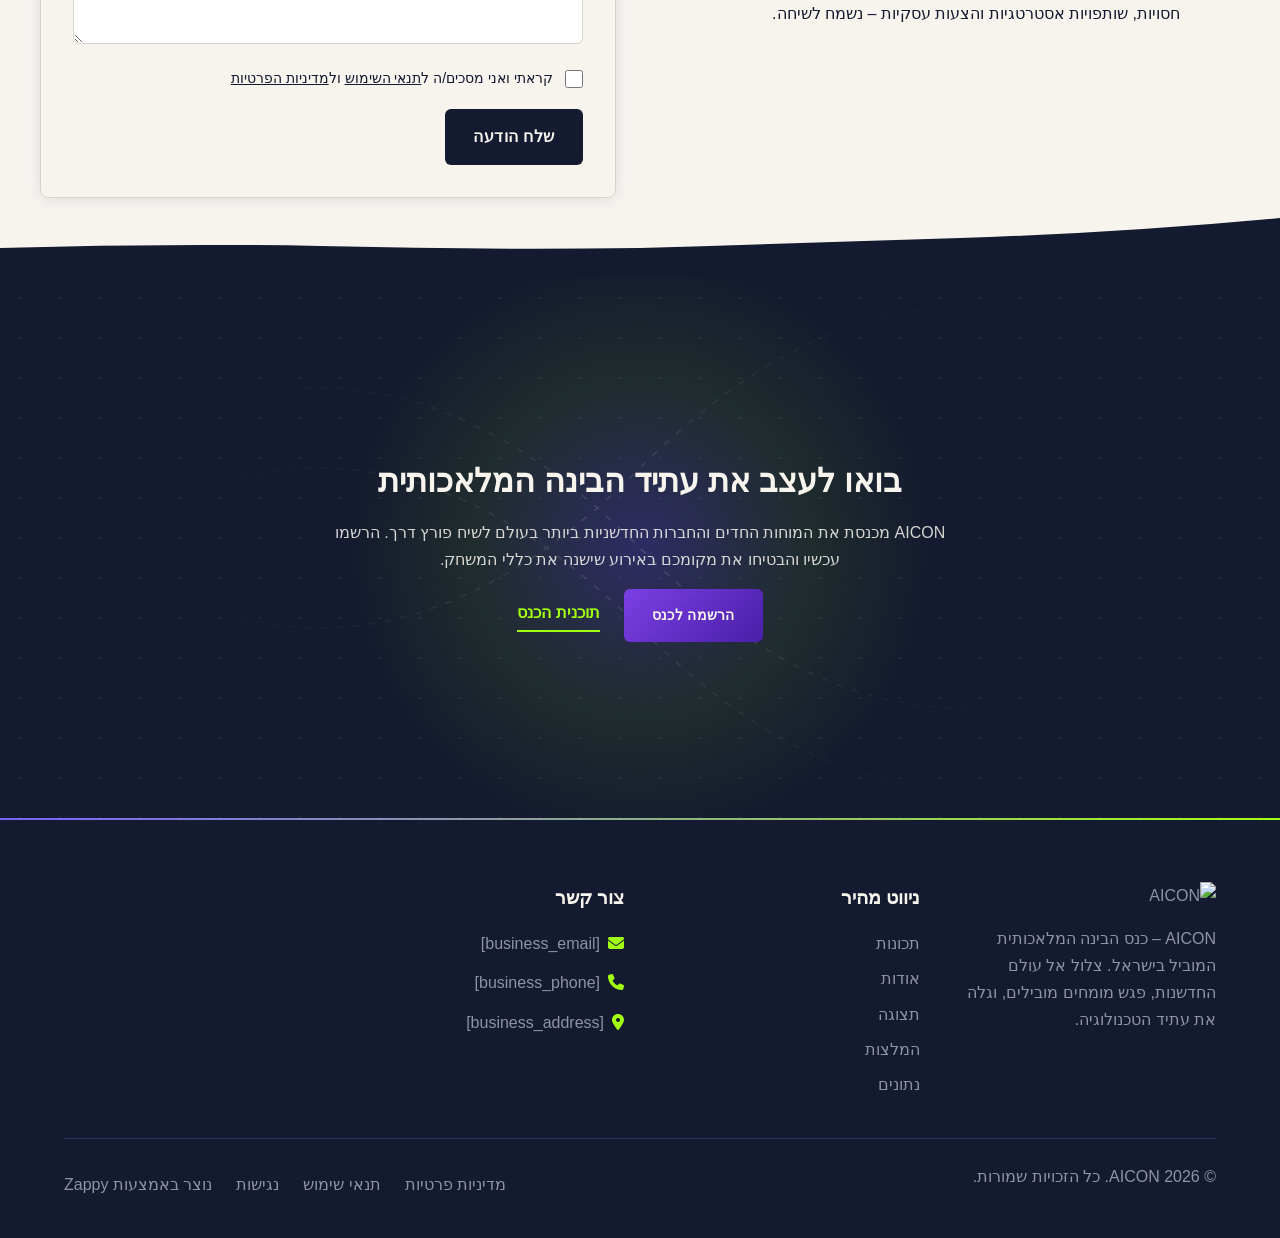
==== commit 23219590: "Background sync: Progressive GitHub Sync" ====
--- a/index.html
+++ b/index.html
@@ -1089,7 +1089,7 @@
   
   <div class="index-stats-section .container" style="max-width: 1200px; margin: 0 auto; padding: 0 24px; position: relative; z-index: 2;">
     
-    <div class="index-stats-section .section-header" style="text-align: right; margin-bottom: 60px;">
+    <div class="index-stats-section .section-header" style="text-align: right; margin-bottom: 32px;">
       <h2 style="font-size: 2rem; font-weight: 600; color: var(--text-light); margin-bottom: 16px; font-family: 'Rubik', sans-serif;">אייקון במספרים</h2>
       <p style="color: var(--text-muted); font-size: 1rem; max-width: 600px; line-height: 1.7;">הכנס שמגדיר מחדש את עתיד הבינה המלאכותית בישראל ממשיך לשבור שיאים. הנה המספרים שמאחורי האירוע.</p>
     </div>
--- a/styles.css
+++ b/styles.css
@@ -4808,6 +4808,29 @@
   white-space: nowrap !important;
 }
 }
+
+@media (max-width: 768px) {
+#stats .index-stats-section\\.\\.metric-card-inner,
+  #stats [class*="metric-card-inner"] {
+  padding: 20px !important;
+}
+
+#stats .index-stats-section\\.\\.metrics-grid,
+  #stats [class*="metrics-grid"] {
+  gap: 14px !important;
+}
+
+#stats .index-stats-section\\.\\.metric-number,
+  #stats [class*="metric-number"] {
+  font-size: 2.2rem !important;
+}
+
+#stats .index-stats-section\\.\\.metric-label,
+  #stats [class*="metric-label"] {
+  font-size: 1.1rem !important;
+  margin-bottom: 6px !important;
+}
+}
 /* mobile-submenu-overflow-fix */
 @media (max-width: 768px) {
   .navbar .sub-menu.mobile-expanded,
